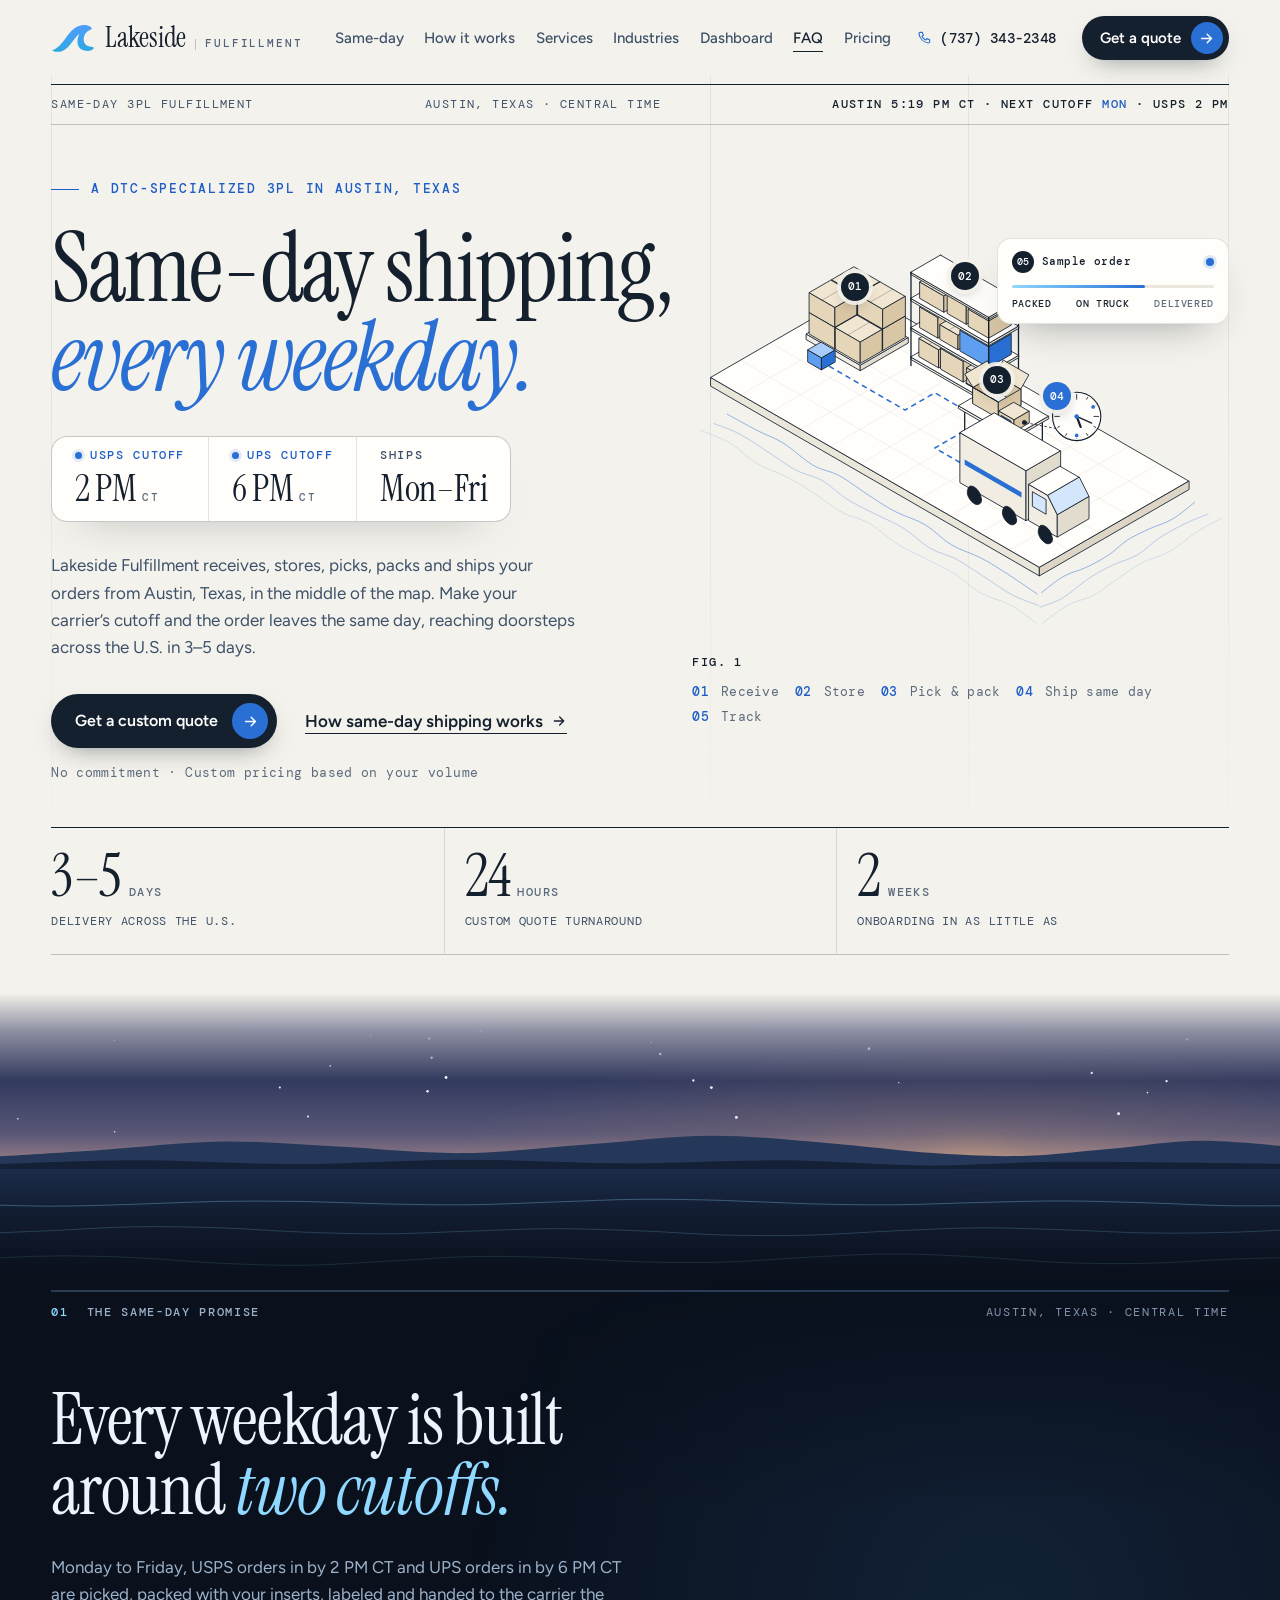
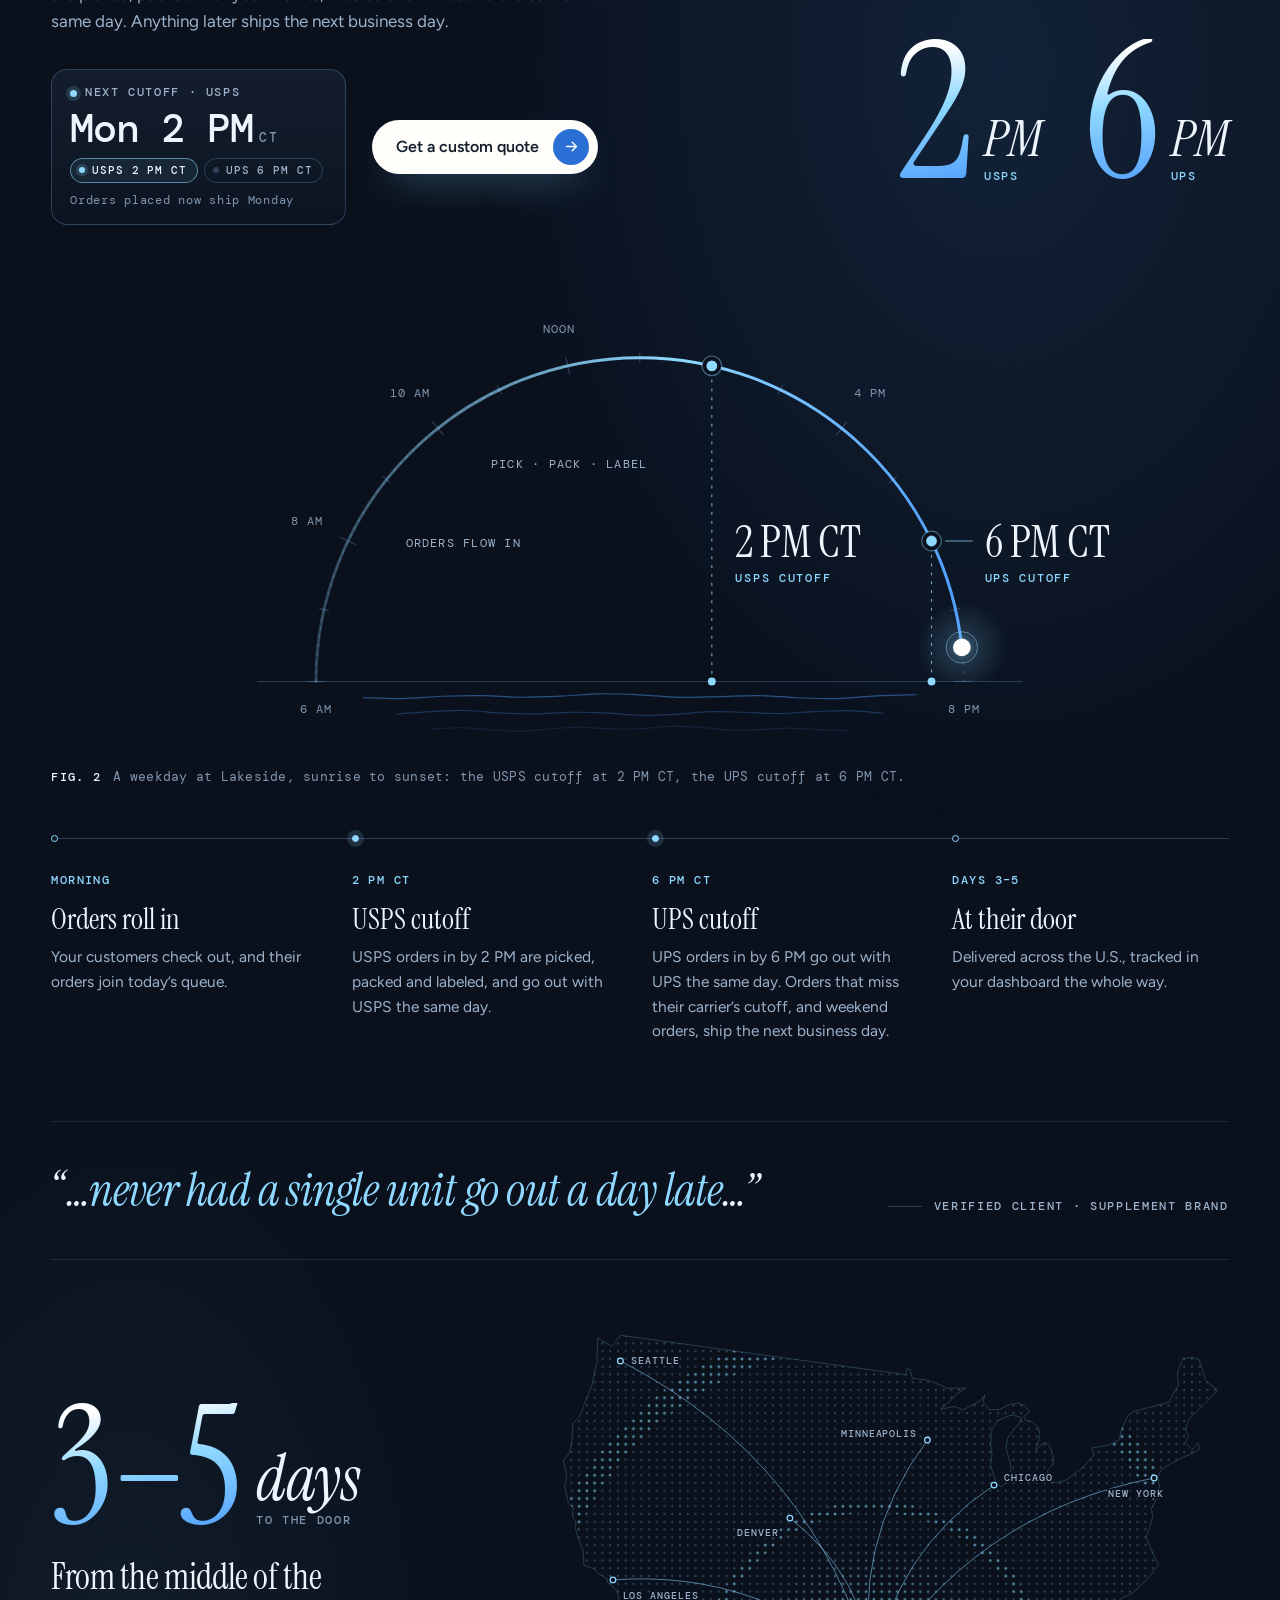
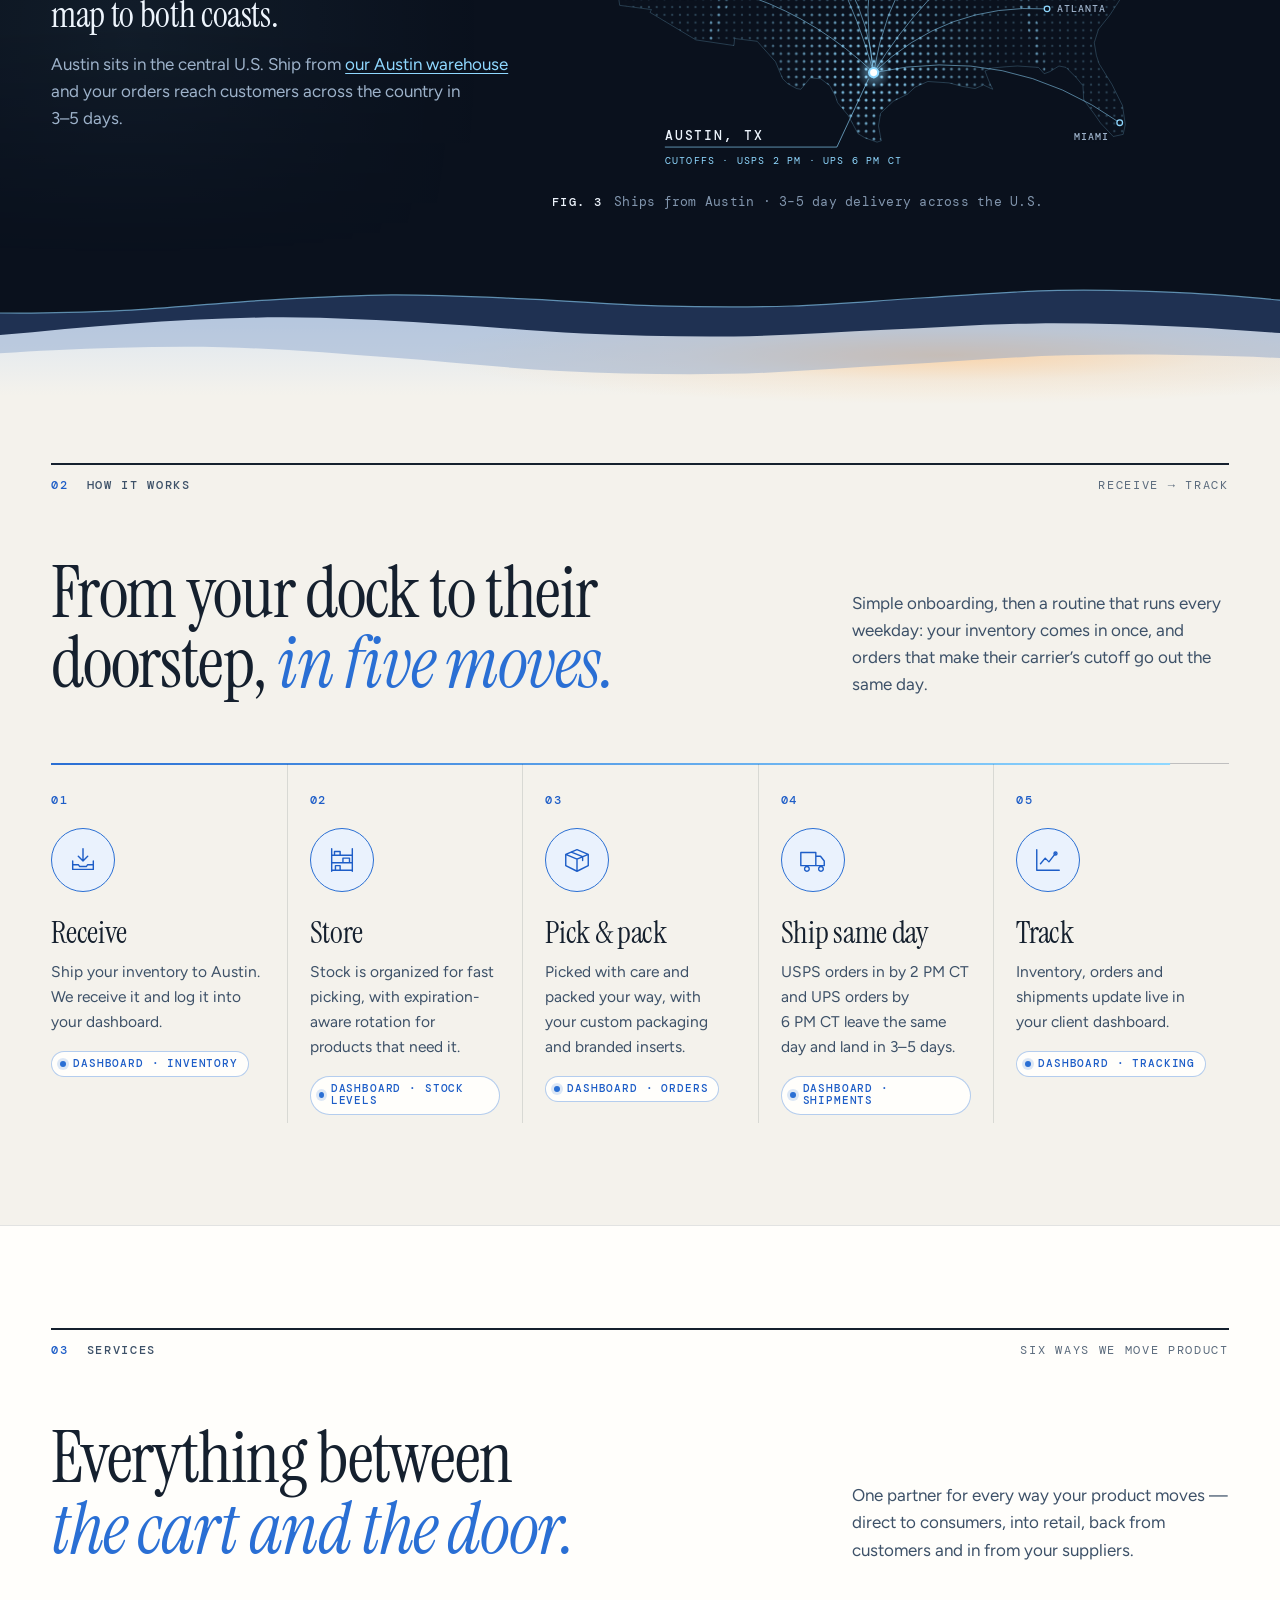
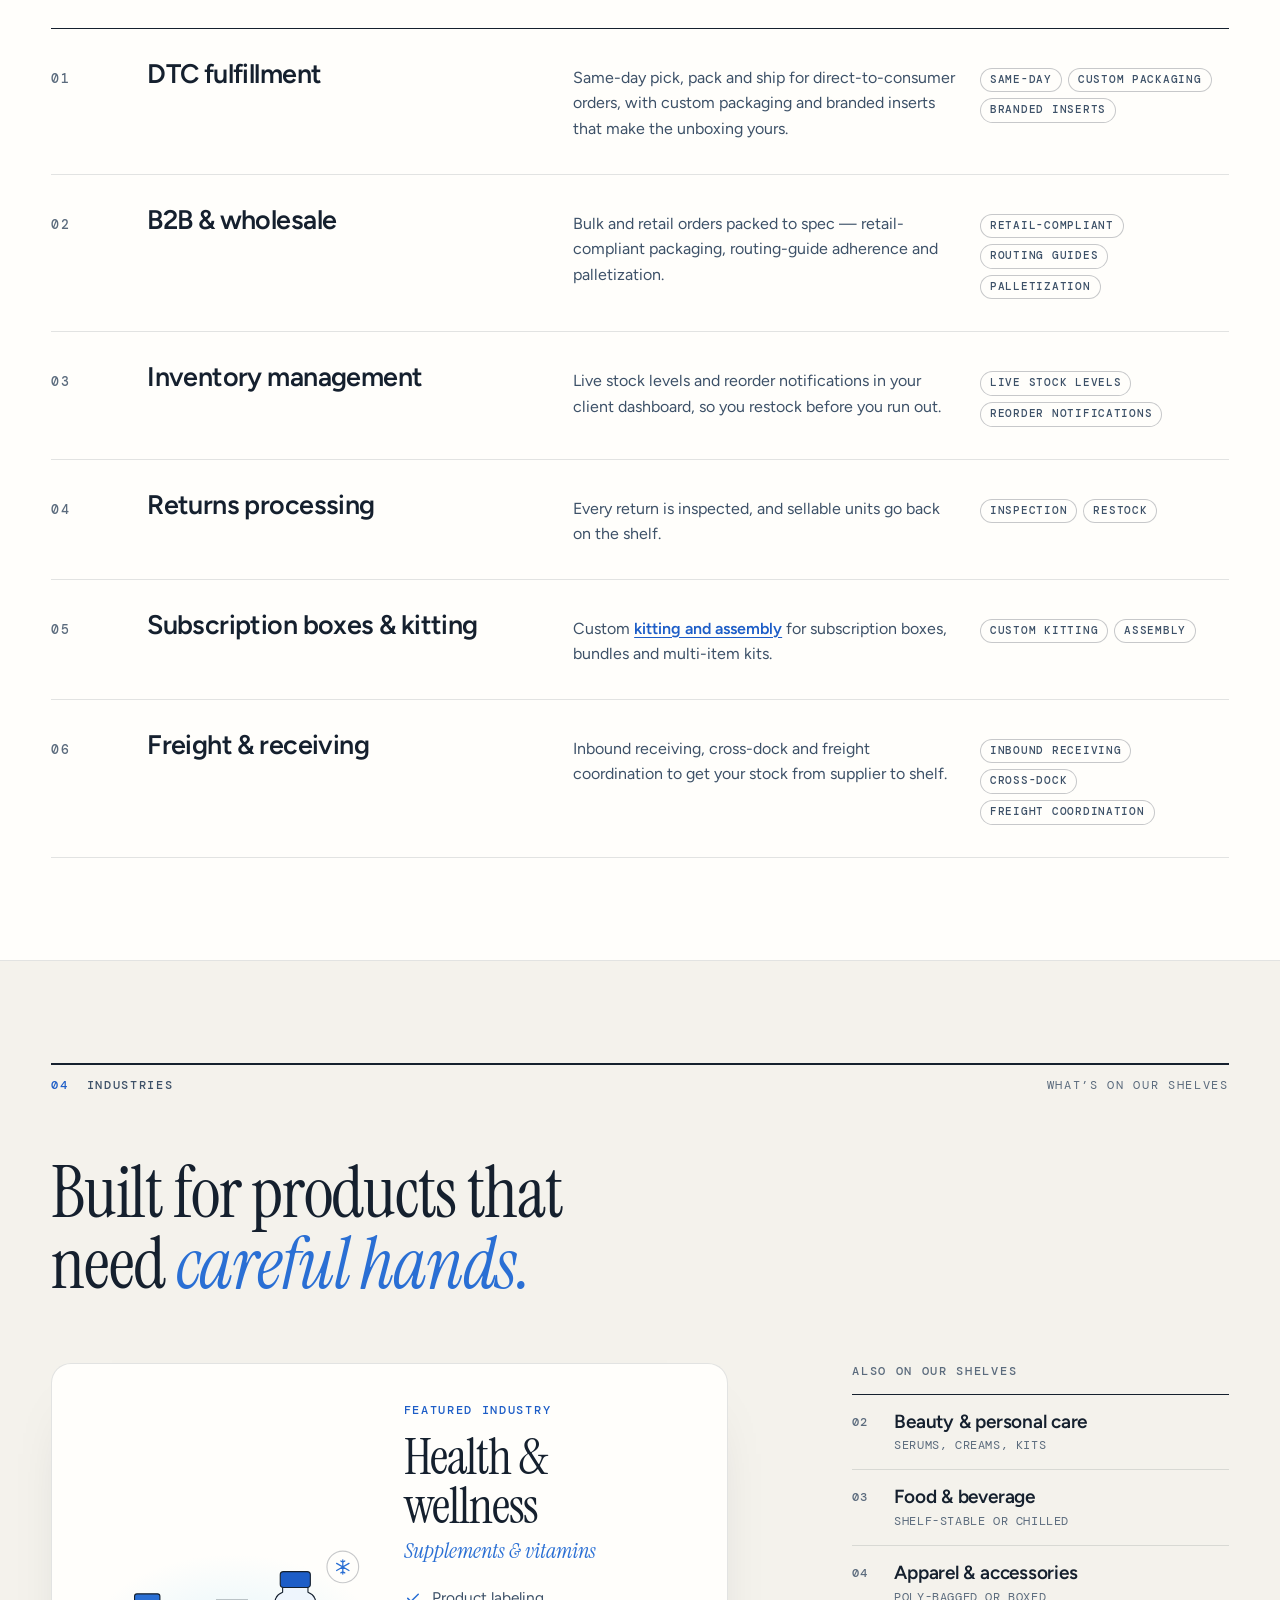
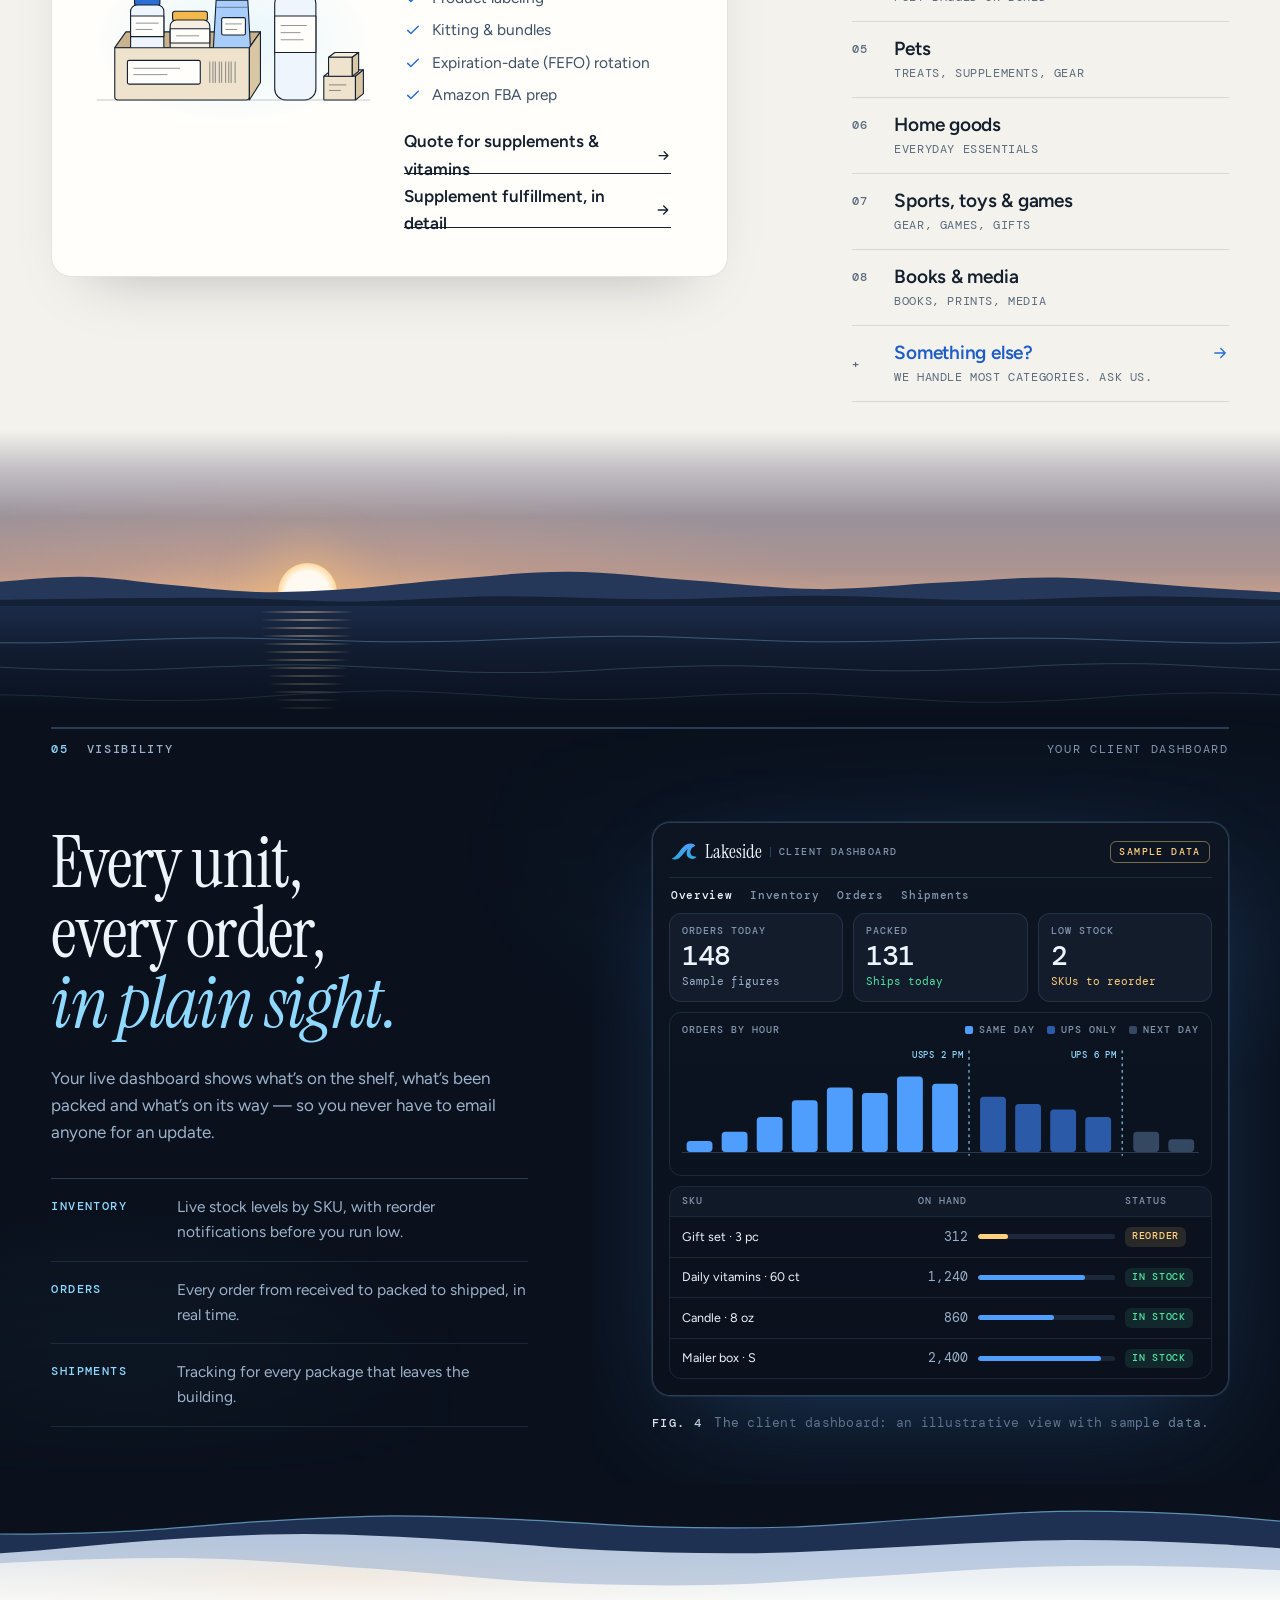
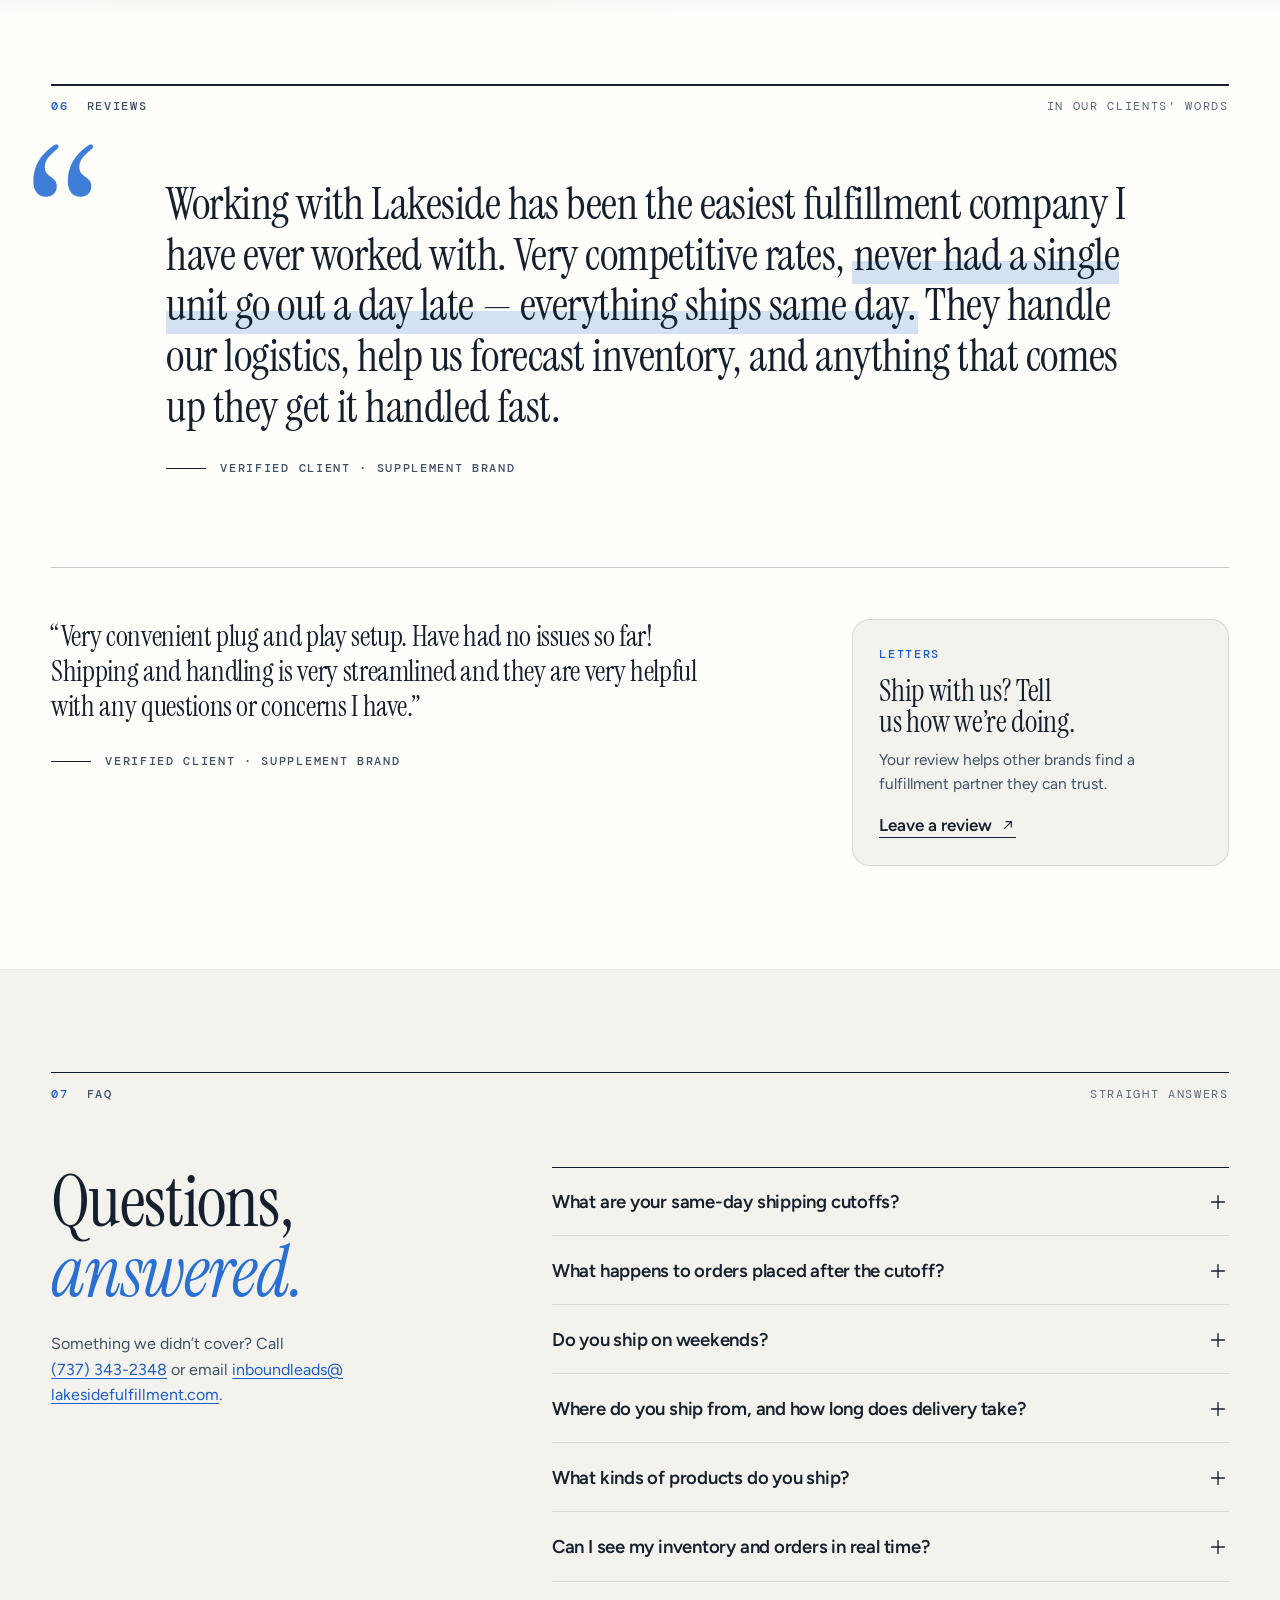
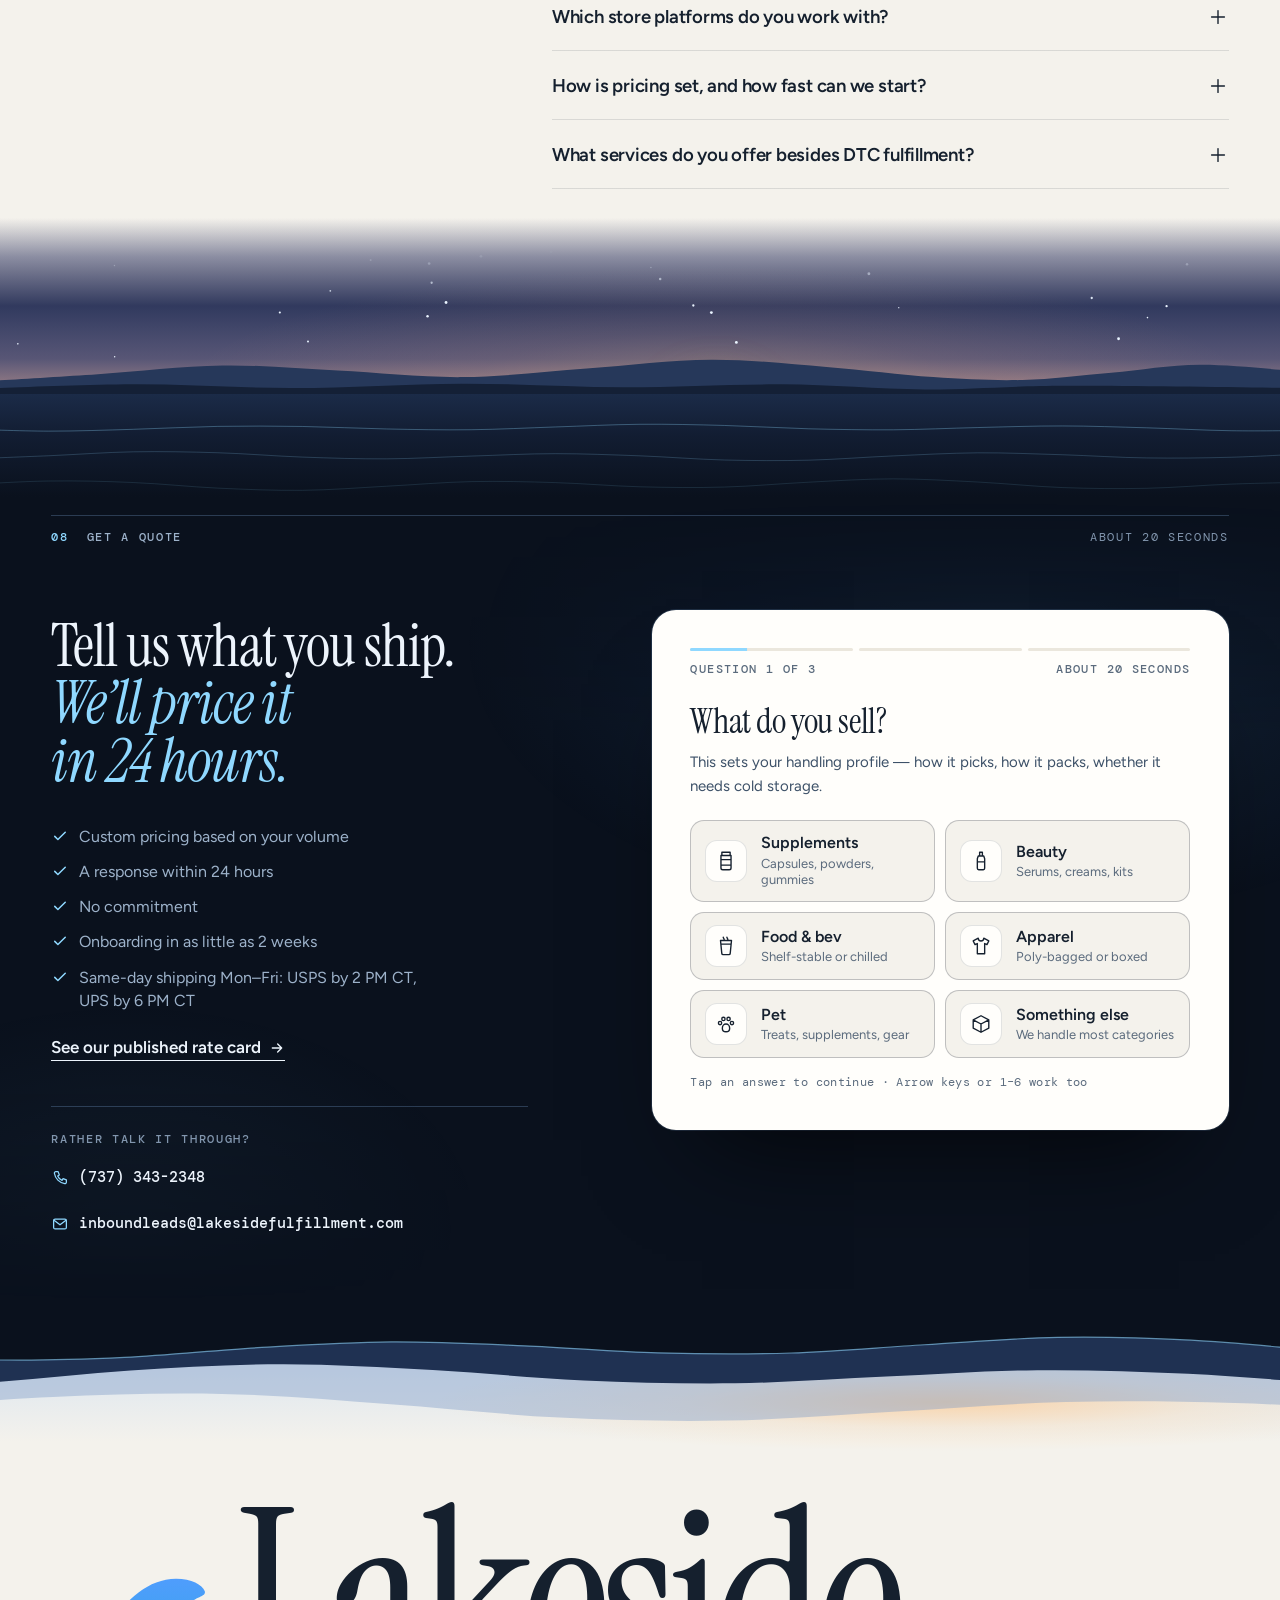
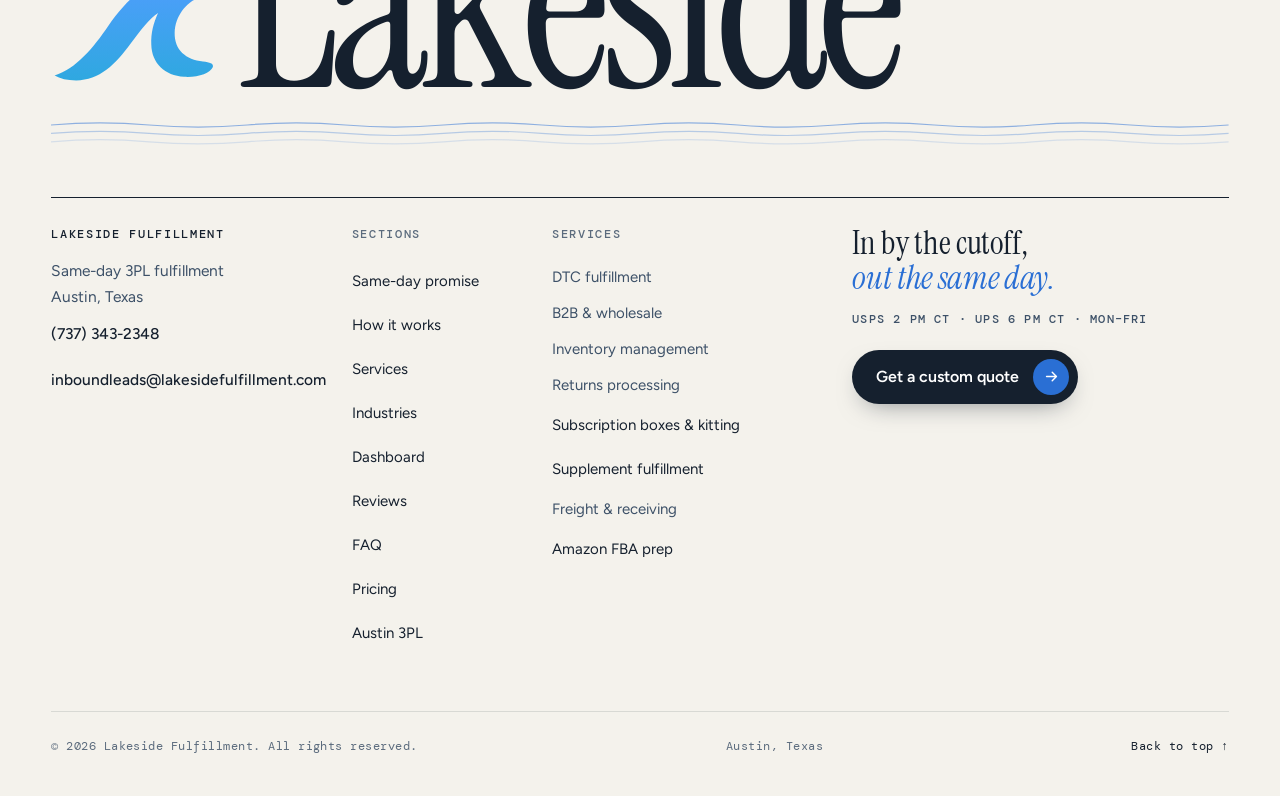
==== index.html @ 793bb011 "Structured data: one business entity, homepage @graph, pricing offers - Homepage: one @graph with Lo" ====
<!DOCTYPE html>
<!--
  CARRIER CUTOFF HOOKS (confirmed by KD 11-13: USPS 2 PM CT, UPS 6 PM CT, Monday to Friday, no weekend shipping):
  data-cutoff="usps"      every element that states the USPS same-day cutoff (2 PM CT).
  data-cutoff="ups"       every element that states the UPS same-day cutoff (6 PM CT).
  data-cutoff="usps ups"  elements that state both (meta tags, the masthead, the map label).
  The script constants CUTOFFS = [{carrier:'USPS', h:14}, {carrier:'UPS', h:18}] and SHIP_DAYS = [1..5] drive
  every countdown, the day-arc markers, ticks, drop lines and labels, the hero clock and the dashboard chart.
  Change the copy under the hooks and the constants together. No pickup clock times are stated anywhere:
  which cutoff applies depends on the carrier an order ships with.
-->
<html lang="en">
<head>
<meta charset="utf-8">
<meta name="viewport" content="width=device-width, initial-scale=1, viewport-fit=cover">
<title>Lakeside Fulfillment — Same-day 3PL in Austin, Texas</title>
<meta name="description" data-cutoff="usps ups" content="DTC-specialized 3PL in Austin, Texas. Same-day shipping Mon–Fri: USPS cutoff 2 PM CT, UPS cutoff 6 PM CT. 3–5 day U.S. delivery. Custom quote in 24 hours.">
<link rel="canonical" href="https://lakesidefulfillment.com/">
<meta name="theme-color" content="#f4f2ec">
<link rel="icon" type="image/png" sizes="64x64" href="assets/lakeside-wave-64.png">
<link rel="icon" type="image/png" sizes="192x192" href="assets/lakeside-wave-192.png">
<link rel="apple-touch-icon" href="assets/lakeside-wave-192.png">
<meta property="og:type" content="website">
<meta property="og:site_name" content="Lakeside Fulfillment">
<meta property="og:title" content="Lakeside Fulfillment — Same-day 3PL in Austin, Texas">
<meta property="og:description" data-cutoff="usps ups" content="Same-day shipping from Austin, Monday to Friday. USPS cutoff 2 PM CT, UPS cutoff 6 PM CT, and 3–5 day delivery across the U.S.">
<meta property="og:url" content="https://lakesidefulfillment.com/">
<meta property="og:image" content="https://lakesidefulfillment.com/assets/lakeside-wave-512.png">
<meta name="twitter:card" content="summary">
<meta name="twitter:title" content="Lakeside Fulfillment — Same-day 3PL in Austin, Texas">
<meta name="twitter:description" data-cutoff="usps ups" content="Same-day shipping from Austin, Monday to Friday. USPS cutoff 2 PM CT, UPS cutoff 6 PM CT, and 3–5 day delivery across the U.S.">
<!-- Structured data: one entity (#business) shared by every page; FAQPage text mirrors the visible FAQ word for word, so edit both together. TODO(Nick): add openingHoursSpecification when hours are confirmed; add sameAs + hasMap with the Google Business Profile URL; if the street address is not public on Maps, drop streetAddress here and on the landing pages. Never add geo or aggregateRating by guess -->
<script type="application/ld+json">{"@context": "https://schema.org", "@graph": [{"@type": "LocalBusiness", "@id": "https://lakesidefulfillment.com/#business", "name": "Lakeside Fulfillment", "url": "https://lakesidefulfillment.com/", "logo": {"@type": "ImageObject", "@id": "https://lakesidefulfillment.com/#logo", "url": "https://lakesidefulfillment.com/assets/lakeside-wave-512.png", "width": 512, "height": 512, "caption": "Lakeside Fulfillment"}, "image": {"@id": "https://lakesidefulfillment.com/#logo"}, "telephone": "+1-737-343-2348", "email": "inboundleads@lakesidefulfillment.com", "description": "DTC-specialized 3PL in Austin, Texas. Same-day shipping Mon–Fri: USPS cutoff 2 PM CT, UPS cutoff 6 PM CT. 3–5 day U.S. delivery. Custom quote in 24 hours.", "address": {"@type": "PostalAddress", "streetAddress": "3100 Scott Dr, STE 201", "addressLocality": "Austin", "addressRegion": "TX", "postalCode": "78734", "addressCountry": "US"}, "areaServed": {"@type": "Country", "name": "United States"}, "contactPoint": {"@type": "ContactPoint", "contactType": "sales", "telephone": "+1-737-343-2348", "email": "inboundleads@lakesidefulfillment.com", "areaServed": "US"}, "knowsAbout": ["Third-party logistics", "E-commerce order fulfillment", "Supplement fulfillment", "Kitting and assembly", "Amazon FBA prep"], "hasOfferCatalog": {"@type": "OfferCatalog", "name": "Fulfillment services", "itemListElement": [{"@type": "Offer", "itemOffered": {"@type": "Service", "name": "DTC fulfillment", "description": "Same-day pick, pack and ship for direct-to-consumer orders, with custom packaging and branded inserts that make the unboxing yours."}}, {"@type": "Offer", "itemOffered": {"@type": "Service", "name": "B2B & wholesale", "description": "Bulk and retail orders packed to spec — retail-compliant packaging, routing-guide adherence and palletization."}}, {"@type": "Offer", "itemOffered": {"@type": "Service", "name": "Inventory management", "description": "Live stock levels and reorder notifications in your client dashboard, so you restock before you run out."}}, {"@type": "Offer", "itemOffered": {"@type": "Service", "name": "Returns processing", "description": "Every return is inspected, and sellable units go back on the shelf."}}, {"@type": "Offer", "itemOffered": {"@type": "Service", "name": "Subscription boxes & kitting", "description": "Custom kitting and assembly for subscription boxes, bundles and multi-item kits.", "url": "https://lakesidefulfillment.com/kitting-assembly/"}}, {"@type": "Offer", "itemOffered": {"@type": "Service", "name": "Freight & receiving", "description": "Inbound receiving, cross-dock and freight coordination to get your stock from supplier to shelf."}}, {"@type": "Offer", "itemOffered": {"@type": "Service", "name": "Amazon FBA prep", "url": "https://lakesidefulfillment.com/kitting-assembly/"}}]}}, {"@type": "WebSite", "@id": "https://lakesidefulfillment.com/#website", "url": "https://lakesidefulfillment.com/", "name": "Lakeside Fulfillment", "inLanguage": "en-US", "publisher": {"@id": "https://lakesidefulfillment.com/#business"}}, {"@type": "WebPage", "@id": "https://lakesidefulfillment.com/#webpage", "url": "https://lakesidefulfillment.com/", "name": "Lakeside Fulfillment — Same-day 3PL in Austin, Texas", "description": "DTC-specialized 3PL in Austin, Texas. Same-day shipping Mon–Fri: USPS cutoff 2 PM CT, UPS cutoff 6 PM CT. 3–5 day U.S. delivery. Custom quote in 24 hours.", "isPartOf": {"@id": "https://lakesidefulfillment.com/#website"}, "about": {"@id": "https://lakesidefulfillment.com/#business"}, "inLanguage": "en-US"}, {"@type": "FAQPage", "@id": "https://lakesidefulfillment.com/#faq", "isPartOf": {"@id": "https://lakesidefulfillment.com/#webpage"}, "mainEntity": [{"@type": "Question", "name": "What are your same-day shipping cutoffs?", "acceptedAnswer": {"@type": "Answer", "text": "Monday to Friday, USPS orders in by 2 PM CT and UPS orders in by 6 PM CT ship the same day. Which cutoff applies depends on the carrier your order ships with. Same-day orders are picked, packed, labeled and handed to the carrier from our warehouse in Austin, Texas."}}, {"@type": "Question", "name": "What happens to orders placed after the cutoff?", "acceptedAnswer": {"@type": "Answer", "text": "It depends on the carrier. On weekdays, USPS orders placed after 2 PM CT ship the next business day, while UPS orders placed before 6 PM CT still ship the same day. Any order placed after 6 PM CT, and any weekend order, ships the next business day."}}, {"@type": "Question", "name": "Do you ship on weekends?", "acceptedAnswer": {"@type": "Answer", "text": "No. We ship Monday to Friday. Orders placed on Saturday or Sunday ship the next business day."}}, {"@type": "Question", "name": "Where do you ship from, and how long does delivery take?", "acceptedAnswer": {"@type": "Answer", "text": "We ship from our warehouse in Austin, Texas, a central U.S. location. Delivery takes 3–5 days across the U.S., so both coasts are within reach."}}, {"@type": "Question", "name": "What kinds of products do you ship?", "acceptedAnswer": {"@type": "Answer", "text": "We’re a DTC-specialized 3PL for many categories: health and wellness, including supplements and vitamins; beauty and personal care; food and beverage; apparel and accessories; pets; home goods; sports, toys and games; and books and media. We offer product labeling, kitting and bundles, and expiration-date (FEFO) rotation."}}, {"@type": "Question", "name": "Can I see my inventory and orders in real time?", "acceptedAnswer": {"@type": "Answer", "text": "Yes. Your client dashboard shows inventory, orders and shipments live, with stock levels and reorder notifications."}}, {"@type": "Question", "name": "Which store platforms do you work with?", "acceptedAnswer": {"@type": "Answer", "text": "Orders reach us through ShipStation, which connects to Shopify, WooCommerce and most other carts. Connecting your store is part of onboarding."}}, {"@type": "Question", "name": "How is pricing set, and how fast can we start?", "acceptedAnswer": {"@type": "Answer", "text": "Your rate depends on your monthly order volume and on how your product packs: its size, weight and fragility. Our published pricing ranges show where most brands land. Tell us what you sell and roughly how many orders you ship a month, and we’ll send a custom quote within 24 hours, with no commitment. Onboarding can take as little as 2 weeks."}}, {"@type": "Question", "name": "What services do you offer besides DTC fulfillment?", "acceptedAnswer": {"@type": "Answer", "text": "Besides DTC fulfillment, we handle B2B and wholesale (retail-compliant packaging, routing guides, palletization), returns processing with inspection and restock, subscription boxes and kitting, Amazon FBA prep and product labeling, and freight and receiving: inbound receiving, cross-dock and freight coordination. Custom packaging and branded inserts are available too."}}]}]}</script>
<!-- Google tag (gtag.js): GA4 G-BYE6PHLJ33 (Nick, 11-12), on every page -->
<script async src="https://www.googletagmanager.com/gtag/js?id=G-BYE6PHLJ33"></script>
<script>
  window.dataLayer = window.dataLayer || [];
  function gtag(){dataLayer.push(arguments);}
  gtag('js', new Date());
  gtag('config', 'G-BYE6PHLJ33');
</script>
<link rel="preconnect" href="https://fonts.googleapis.com">
<link rel="preconnect" href="https://fonts.gstatic.com" crossorigin>
<link rel="stylesheet" href="https://fonts.googleapis.com/css2?family=DM+Mono:wght@400;500&family=Figtree:wght@400;500;600;700&family=Instrument+Serif:ital@0;1&display=swap">
<link rel="stylesheet" href="assets/site.css">
</head>
<body>
<a class="skip" href="#main">Skip to content</a>

<svg class="sprite" aria-hidden="true" focusable="false" width="0" height="0">
  <defs>
    <linearGradient id="wave-g" x1="0" y1="0" x2="0" y2="1"><stop offset="0" stop-color="#4f9dfd"/><stop offset="1" stop-color="#2fa8e0"/></linearGradient>
    <symbol id="wave" viewBox="72 134 370 242"><path fill="url(#wave-g)" d="M80 357C128 342 166 296 200 246C242 186 288 143 350 142C385 142 408 155 414 170C416 176 410 180 402 183C372 195 348 225 347 262C346 300 372 322 410 326C425 328 434 330 432 338C426 352 398 362 368 360C325 357 296 330 295 288C294 262 300 240 310 218C292 230 272 255 250 285C215 333 180 368 128 368C108 368 92 364 80 357Z"/></symbol>
    <symbol id="i-arrow" viewBox="0 0 24 24"><path d="M5 12h14M13 6l6 6-6 6"/></symbol>
    <symbol id="i-ext" viewBox="0 0 24 24"><path d="M7 17 17 7M9 7h8v8"/></symbol>
    <symbol id="i-phone" viewBox="0 0 24 24"><path d="M6.5 3.5h3l1.6 4.4-2.2 1.4a11 11 0 0 0 5.8 5.8l1.4-2.2 4.4 1.6v3a2 2 0 0 1-2.2 2A16.5 16.5 0 0 1 4.5 5.7a2 2 0 0 1 2-2.2z"/></symbol>
    <symbol id="i-mail" viewBox="0 0 24 24"><rect x="3.5" y="5.5" width="17" height="13" rx="2"/><path d="m4 7 8 6 8-6"/></symbol>
    <symbol id="i-check" viewBox="0 0 24 24"><path d="m5 12.5 4.2 4.2L19 7"/></symbol>
    <symbol id="i-plus" viewBox="0 0 24 24"><path d="M12 5v14M5 12h14"/></symbol>
    <symbol id="i-menu" viewBox="0 0 24 24"><path d="M4 9h16M4 15h16"/></symbol>
    <symbol id="i-close" viewBox="0 0 24 24"><path d="M6 6l12 12M18 6 6 18"/></symbol>
    <symbol id="i-receive" viewBox="0 0 32 32"><path d="M16 4v13M11 12l5 5 5-5M5 17v9h22v-9M5 21h6l1.5 2h7l1.5-2h6"/></symbol>
    <symbol id="i-store" viewBox="0 0 32 32"><path d="M5 4v24M27 4v24M5 11h22M5 19h22M5 27h22M8 7h6v4H8zM17 14h7v5h-7zM9 22h5v5H9z"/></symbol>
    <symbol id="i-pack" viewBox="0 0 32 32"><path d="M4 10 16 5l12 5-12 5zM4 10v12l12 6 12-6V10M16 15v13M10 7.5l12 5v4"/></symbol>
    <symbol id="i-truck" viewBox="0 0 32 32"><path d="M3 8h16v14H3zM19 12h5l4 5v5h-9M7 25.5a2.5 2.5 0 1 0 0-.01M22 25.5a2.5 2.5 0 1 0 0-.01"/></symbol>
    <symbol id="i-track" viewBox="0 0 32 32"><path d="M4 5v22h24M8 20l5-6 4 4 7-9"/><circle cx="24" cy="9" r="1.6"/></symbol>
    <symbol id="c-bottle" viewBox="0 0 24 24"><path d="M7.5 2.5h9v3.5h-9zM6.5 6h11v13.5a2 2 0 0 1-2 2h-7a2 2 0 0 1-2-2zM6.5 10.5h11v6h-11"/></symbol>
    <symbol id="c-beauty" viewBox="0 0 24 24"><path d="M10.5 2.5h3v4h-3zM9 6.5h6l1 3v10.5a1.5 1.5 0 0 1-1.5 1.5h-5A1.5 1.5 0 0 1 8 20V9.5zM8 13h8"/></symbol>
    <symbol id="c-food" viewBox="0 0 24 24"><path d="M6 6h12l-1.4 14a1.5 1.5 0 0 1-1.5 1.4H8.9a1.5 1.5 0 0 1-1.5-1.4zM6.4 10h11.2M9 2.5c0 1.2 1 1.3 1 2.5M13 2.5c0 1.2 1 1.3 1 2.5"/></symbol>
    <symbol id="c-apparel" viewBox="0 0 24 24"><path d="M9 3.5 3.5 6.5l2 4 2.5-1.2V20.5h8V9.3l2.5 1.2 2-4L15 3.5a3 3 0 0 1-6 0z"/></symbol>
    <symbol id="c-pet" viewBox="0 0 24 24"><path d="M8 16.5c0-2.4 1.8-4.5 4-4.5s4 2.1 4 4.5-1.8 4-4 4-4-1.6-4-4z"/><circle cx="5.5" cy="11" r="1.8"/><circle cx="9.2" cy="6.5" r="1.8"/><circle cx="14.8" cy="6.5" r="1.8"/><circle cx="18.5" cy="11" r="1.8"/></symbol>
    <symbol id="c-other" viewBox="0 0 24 24"><path d="m12 3 8.5 4.5v9L12 21l-8.5-4.5v-9zM3.5 7.5 12 12l8.5-4.5M12 12v9"/></symbol>
    <symbol id="i-snow" viewBox="0 0 24 24"><path d="M12 3v18M4.2 7.5l15.6 9M4.2 16.5l15.6-9M9.5 4.5 12 6l2.5-1.5M9.5 19.5 12 18l2.5 1.5"/></symbol>
  </defs>
</svg>

<header class="hdr" id="hdr">
  <div class="wrap hdr-in">
    <a class="brand" href="#top" aria-label="Lakeside Fulfillment — back to top">
      <svg class="mark" width="44" height="29" aria-hidden="true"><use href="#wave"/></svg>
      <span class="wm"><span class="wm-1">Lakeside</span><span class="wm-2">Fulfillment</span></span>
    </a>
    <nav class="nav" aria-label="Primary">
      <ul>
        <li><a href="#promise">Same-day</a></li>
        <li><a href="#how">How it works</a></li>
        <li><a href="#services">Services</a></li>
        <li><a href="#industries">Industries</a></li>
        <li><a href="#visibility">Dashboard</a></li>
        <li><a href="#faq">FAQ</a></li>
        <li><a href="/pricing/">Pricing</a></li>
      </ul>
    </nav>
    <a class="hdr-tel" href="tel:+17373432348"><svg class="ic" aria-hidden="true"><use href="#i-phone"/></svg>(737) 343-2348</a>
    <a class="btn btn-ink btn-sm hdr-cta" href="/quote/">Get a quote<span class="chip" aria-hidden="true"><svg class="ic"><use href="#i-arrow"/></svg></span></a>
    <a class="menu-btn" id="menu-btn" href="#site-map" aria-controls="sheet" aria-expanded="false"><span>Menu</span><svg class="ic" aria-hidden="true"><use href="#i-menu"/></svg></a>
  </div>
</header>

<div class="sheet" id="sheet" role="dialog" aria-modal="true" aria-label="Site menu" hidden>
  <div class="sheet-top">
    <a class="brand" href="#top" data-close><svg class="mark" width="44" height="29" aria-hidden="true"><use href="#wave"/></svg><span class="wm"><span class="wm-1">Lakeside</span><span class="wm-2">Fulfillment</span></span></a>
    <button class="sheet-x" type="button" data-close aria-label="Close menu"><svg class="ic" aria-hidden="true"><use href="#i-close"/></svg></button>
  </div>
  <nav aria-label="Menu">
  <ol class="sheet-nav">
    <li style="--i:0"><a href="#promise" data-close><span>01</span>Same-day promise</a></li>
    <li style="--i:1"><a href="#how" data-close><span>02</span>How it works</a></li>
    <li style="--i:2"><a href="#services" data-close><span>03</span>Services</a></li>
    <li style="--i:3"><a href="#industries" data-close><span>04</span>Industries</a></li>
    <li style="--i:4"><a href="#visibility" data-close><span>05</span>Dashboard</a></li>
    <li style="--i:5"><a href="#reviews" data-close><span>06</span>Reviews</a></li>
    <li style="--i:6"><a href="#faq" data-close><span>07</span>FAQ</a></li>
    <li style="--i:7"><a href="/pricing/" data-close><span>08</span>Pricing</a></li>
  </ol>
  </nav>
  <div class="sheet-foot">
    <a class="btn btn-ink btn-block" href="/quote/" data-close>Get a custom quote<span class="chip" aria-hidden="true"><svg class="ic"><use href="#i-arrow"/></svg></span></a>
    <div class="sheet-contact">
      <a href="tel:+17373432348"><svg class="ic" aria-hidden="true"><use href="#i-phone"/></svg>(737) 343-2348</a>
      <a href="mailto:inboundleads@lakesidefulfillment.com"><svg class="ic" aria-hidden="true"><use href="#i-mail"/></svg><span>inboundleads@<wbr>lakesidefulfillment.com</span></a>
    </div>
    <p class="mono-s">Same-day 3PL · Austin, Texas</p>
  </div>
</div>

<main id="main">

<!-- ============================================================ HERO -->
<section class="hero" id="top" aria-labelledby="h1">
  <div class="guides" aria-hidden="true"><div class="wrap"></div></div>
  <div class="wrap">
    <div class="masthead">
      <span class="mh-a">Same-day 3PL fulfillment</span>
      <span class="mh-b">Austin, Texas · Central Time</span>
      <span class="mh-c" id="austin-now" data-cutoff="usps ups">Cutoffs · <span data-cutoff="usps">USPS 2&nbsp;PM</span> · <span data-cutoff="ups">UPS 6&nbsp;PM</span>&nbsp;CT · <span class="nowrap">Mon–Fri</span></span>
    </div>
    <div class="hero-grid">
      <div class="hero-copy">
        <h1 id="h1">
          <span class="h1-kicker">A DTC-specialized 3PL in Austin, Texas</span><span class="sr">: </span>
          <span class="h1-main"><span class="ln"><span>Same-day <br class="br-m">shipping,</span></span> <span class="ln"><span><em>every weekday.</em></span></span></span>
        </h1>
        <ul class="cuts" aria-label="Same-day shipping cutoffs, Central Time">
          <li data-cutoff="usps"><span class="cuts-k"><i aria-hidden="true"></i>USPS cutoff</span><b>2 PM <small>CT</small></b></li>
          <li data-cutoff="ups"><span class="cuts-k"><i aria-hidden="true"></i>UPS cutoff</span><b>6 PM <small>CT</small></b></li>
          <li><span class="cuts-k">Ships</span><b>Mon–Fri</b></li>
        </ul>
        <p class="lede">Lakeside Fulfillment receives, stores, picks, packs and ships your orders from Austin, Texas, in the middle of the map. Make your carrier’s cutoff and the order leaves the same day, reaching doorsteps across the U.S. in <span class="nowrap">3–5 days</span>.</p>
        <div class="cta-row">
          <a class="btn btn-ink" href="/quote/">Get a custom quote<span class="chip" aria-hidden="true"><svg class="ic"><use href="#i-arrow"/></svg></span></a>
          <a class="tlink" href="#promise"><span>How same-day shipping works</span></a>
        </div>
        <p class="cta-note">No commitment · Custom pricing based on your volume</p>
      </div>
      <figure class="hero-art" aria-labelledby="fig1" data-play>
        <div class="art-stage" id="art-stage">
          <svg class="ha" viewBox="30 18 612 462" width="660" height="490" role="img" aria-label="Illustration of one order's journey through the Lakeside warehouse: a pallet is received, cartons are shelved, the order is packed at a table, and it ships out the same day.">
            <g class="lake"><path class="rip r1" d="M65.8 222.4C71.6 225.6 89.7 235.7 100.5 241.3C111.3 246.9 120 249.2 130.8 255.9C141.6 262.6 154.6 275.4 165.4 281.7C176.2 288 185 287.8 195.8 293.7C206.6 299.6 219.6 309.9 230.4 316.8C241.2 323.8 249.9 329.8 260.7 335.4C271.5 341 284.5 344.2 295.3 350.6C306.1 357 314.9 367.5 325.7 373.9C336.5 380.3 349.5 383.7 360.3 389.3C371.1 394.9 379.8 400.7 390.6 407.6C401.4 414.5 419.4 427 425.2 430.9"/><path class="rip r1" d="M608 324.5C603.7 327.8 590.7 339.1 582 344.2C573.3 349.3 564.7 351.2 556 355.2C547.3 359.2 537.9 363.3 530 368.4C522.1 373.5 516.3 380.3 508.4 385.6C500.5 390.9 491.1 395.9 482.4 400C473.7 404.1 465.1 405.4 456.4 410.3C447.7 415.2 434.7 426.1 430.4 429.3"/><path class="rip r2" d="M50.3 233.2C55.4 235.3 69.8 240 80.6 245.7C91.4 251.5 104.4 260.8 115.2 267.7C126 274.6 135.4 282 145.5 287.3C155.6 292.6 165.7 293.6 175.8 299.3C185.9 305.1 195.3 315.1 206.1 321.8C216.9 328.6 230 334.2 240.8 339.8C251.6 345.4 261 348.8 271.1 355.2C281.2 361.6 291.3 372.3 301.4 378.2C311.5 384.1 320.9 385 331.7 390.7C342.5 396.5 355.6 405.8 366.4 412.7C377.2 419.6 386.6 427 396.7 432.3C406.8 437.6 422 442.3 427 444.3"/><path class="rip r2" d="M623.6 338.2C619.3 340 607 344.4 597.6 349C588.2 353.6 576.7 359.7 567.3 365.8C557.9 371.9 550.7 380.3 541.3 385.7C531.9 391.1 520.4 393.8 511 398.4C501.6 403 494.4 406.8 485 413C475.6 419.2 464.1 430.2 454.7 435.7C445.3 441.2 433 444.5 428.7 446.2"/><path class="rip r3" d="M34.7 241C40.5 243.5 58.5 249.6 69.3 256C80.1 262.4 88.8 272.8 99.6 279.3C110.4 285.8 123.5 289.3 134.3 294.9C145.1 300.5 153.8 306 164.6 312.9C175.4 319.8 188.4 330.6 199.2 336.5C210 342.4 218.7 342.2 229.5 348.4C240.3 354.6 253.4 367.1 264.2 373.9C275 380.7 283.7 383.5 294.5 389.1C305.3 394.7 318.3 400.5 329.1 407.3C339.9 414.1 348.6 423.7 359.4 429.7C370.2 435.8 383.3 437.7 394.1 443.6C404.9 449.5 419.4 461.4 424.4 464.9"/><path class="rip r3" d="M639.2 342.9C634.1 345.8 618.9 353.5 608.8 360C598.7 366.5 588.6 376.4 578.5 382.1C568.4 387.8 557.6 389.3 548.2 394C538.8 398.8 531.6 404.3 522.2 410.6C512.8 416.9 502 426.4 491.9 431.9C481.8 437.4 471.7 438.1 461.6 443.6C451.5 449.1 436.4 461.3 431.3 464.8"/></g><g class="slab"><polygon class="fl" points="46.8,190 427.8,410 427.8,400 46.8,180"/><polygon class="fr" points="601.1,310 427.8,410 427.8,400 601.1,300"/><polygon class="ft" points="220,80 601.1,300 427.8,400 46.8,180"/><line class="grid" x1="254.6" y1="100" x2="81.4" y2="200"/><line class="grid" x1="289.3" y1="120" x2="116.1" y2="220"/><line class="grid" x1="323.9" y1="140" x2="150.7" y2="240"/><line class="grid" x1="358.6" y1="160" x2="185.4" y2="260"/><line class="grid" x1="393.2" y1="180" x2="220" y2="280"/><line class="grid" x1="427.8" y1="200" x2="254.6" y2="300"/><line class="grid" x1="462.5" y1="220" x2="289.3" y2="320"/><line class="grid" x1="497.1" y1="240" x2="323.9" y2="340"/><line class="grid" x1="531.8" y1="260" x2="358.6" y2="360"/><line class="grid" x1="566.4" y1="280" x2="393.2" y2="380"/><line class="grid" x1="185.4" y1="100" x2="566.4" y2="320"/><line class="grid" x1="150.7" y1="120" x2="531.8" y2="340"/><line class="grid" x1="116.1" y1="140" x2="497.1" y2="360"/><line class="grid" x1="81.4" y1="160" x2="462.5" y2="380"/></g><path class="route" d="M175 161.6L272 217.6L306.6 197.6L362 229.6L306.6 261.6L360.3 292.6L346.4 300.6L358.6 307.6"/><g class="st st1" style="--i:0"><polygon class="wl" points="157.6,136 220,172 220,165.6 157.6,129.6"/><polygon class="wr" points="275.4,140 220,172 220,165.6 275.4,133.6"/><polygon class="wt" points="213.1,97.6 275.4,133.6 220,165.6 157.6,129.6"/><polygon class="kl" points="187.1,114.6 216.5,131.6 216.5,106.6 187.1,89.6"/><polygon class="kr" points="242.5,116.6 216.5,131.6 216.5,106.6 242.5,91.6"/><polygon class="kt" points="213.1,74.6 242.5,91.6 216.5,106.6 187.1,89.6"/><line class="tape" x1="227.8" y1="83.1" x2="201.8" y2="98.1"/><polygon class="kl" points="217.4,132.1 246,148.6 246,123.6 217.4,107.1"/><polygon class="kr" points="272,133.6 246,148.6 246,123.6 272,108.6"/><polygon class="kt" points="243.4,92.1 272,108.6 246,123.6 217.4,107.1"/><line class="tape" x1="257.7" y1="100.4" x2="231.7" y2="115.4"/><polygon class="kl" points="161.1,129.6 190.6,146.6 190.6,121.6 161.1,104.6"/><polygon class="kr" points="215.7,132.1 190.6,146.6 190.6,121.6 215.7,107.1"/><polygon class="kt" points="186.2,90.1 215.7,107.1 190.6,121.6 161.1,104.6"/><line class="tape" x1="200.9" y1="98.6" x2="175.8" y2="113.1"/><polygon class="kl" points="191.4,147.1 220,163.6 220,138.6 191.4,122.1"/><polygon class="kr" points="245.1,149.1 220,163.6 220,138.6 245.1,124.1"/><polygon class="kt" points="216.5,107.6 245.1,124.1 220,138.6 191.4,122.1"/><line class="tape" x1="230.8" y1="115.9" x2="205.7" y2="130.4"/><polygon class="kl" points="187.1,89.6 216.5,106.6 216.5,83.6 187.1,66.6"/><polygon class="kr" points="242.5,91.6 216.5,106.6 216.5,83.6 242.5,68.6"/><polygon class="kt" points="213.1,51.6 242.5,68.6 216.5,83.6 187.1,66.6"/><line class="tape" x1="227.8" y1="60.1" x2="201.8" y2="75.1"/><polygon class="kl" points="217.4,107.1 246,123.6 246,100.6 217.4,84.1"/><polygon class="kr" points="272,108.6 246,123.6 246,100.6 272,85.6"/><polygon class="kt" points="243.4,69.1 272,85.6 246,100.6 217.4,84.1"/><line class="tape" x1="257.7" y1="77.4" x2="231.7" y2="92.4"/><polygon class="kl" points="161.1,104.6 190.6,121.6 190.6,98.6 161.1,81.6"/><polygon class="kr" points="215.7,107.1 190.6,121.6 190.6,98.6 215.7,84.1"/><polygon class="kt" points="186.2,67.1 215.7,84.1 190.6,98.6 161.1,81.6"/><line class="tape" x1="200.9" y1="75.6" x2="175.8" y2="90.1"/></g><g class="st st2" style="--i:1"><line class="post" x1="313.5" y1="146" x2="313.5" y2="38"/><line class="post" x1="403.6" y1="198" x2="403.6" y2="90"/><polygon class="wl" points="278.9,159 369,211 369,208.2 278.9,156.2"/><polygon class="wr" points="403.6,191 369,211 369,208.2 403.6,188.2"/><polygon class="wt" points="313.5,136.2 403.6,188.2 369,208.2 278.9,156.2"/><polygon class="kl" points="288.4,155.7 310.9,168.7 310.9,147.7 288.4,134.7"/><polygon class="kr" points="336.9,153.7 310.9,168.7 310.9,147.7 336.9,132.7"/><polygon class="kt" points="314.4,119.7 336.9,132.7 310.9,147.7 288.4,134.7"/><line class="tape" x1="325.7" y1="126.2" x2="299.7" y2="141.2"/><polygon class="kl" points="313.5,170.2 339.5,185.2 339.5,161.2 313.5,146.2"/><polygon class="kr" points="365.5,170.2 339.5,185.2 339.5,161.2 365.5,146.2"/><polygon class="kt" points="339.5,131.2 365.5,146.2 339.5,161.2 313.5,146.2"/><line class="tape" x1="352.5" y1="138.7" x2="326.5" y2="153.7"/><polygon class="kl" points="343.8,186.7 369.8,201.7 369.8,183.7 343.8,168.7"/><polygon class="kr" points="394.1,187.7 369.8,201.7 369.8,183.7 394.1,169.7"/><polygon class="kt" points="368.1,154.7 394.1,169.7 369.8,183.7 343.8,168.7"/><line class="tape" x1="381.1" y1="162.2" x2="356.8" y2="176.2"/><polygon class="wl" points="278.9,125 369,177 369,174.2 278.9,122.2"/><polygon class="wr" points="403.6,157 369,177 369,174.2 403.6,154.2"/><polygon class="wt" points="313.5,102.2 403.6,154.2 369,174.2 278.9,122.2"/><polygon class="kl" points="289.3,122.2 310.1,134.2 310.1,110.2 289.3,98.2"/><polygon class="kr" points="336,119.2 310.1,134.2 310.1,110.2 336,95.2"/><polygon class="kt" points="315.3,83.2 336,95.2 310.1,110.2 289.3,98.2"/><line class="tape" x1="325.7" y1="89.2" x2="299.7" y2="104.2"/><polygon class="kl" points="312.7,135.7 333.4,147.7 333.4,130.7 312.7,118.7"/><polygon class="kr" points="359.4,132.7 333.4,147.7 333.4,130.7 359.4,115.7"/><polygon class="kt" points="338.6,103.7 359.4,115.7 333.4,130.7 312.7,118.7"/><line class="tape" x1="349" y1="109.7" x2="323.1" y2="124.7"/><polygon class="al" points="336,149.2 369,168.2 369,144.2 336,125.2"/><polygon class="ar" points="394.9,153.2 369,168.2 369,144.2 394.9,129.2"/><polygon class="at" points="362,110.2 394.9,129.2 369,144.2 336,125.2"/><polygon class="wl" points="278.9,91 369,143 369,140.2 278.9,88.2"/><polygon class="wr" points="403.6,123 369,143 369,140.2 403.6,120.2"/><polygon class="wt" points="313.5,68.2 403.6,120.2 369,140.2 278.9,88.2"/><polygon class="kl" points="289.3,88.2 317,104.2 317,85.2 289.3,69.2"/><polygon class="kr" points="343,89.2 317,104.2 317,85.2 343,70.2"/><polygon class="kt" points="315.3,54.2 343,70.2 317,85.2 289.3,69.2"/><line class="tape" x1="329.1" y1="62.2" x2="303.1" y2="77.2"/><polygon class="kl" points="321.3,105.7 343,118.2 343,94.2 321.3,81.7"/><polygon class="kr" points="367.2,104.2 343,118.2 343,94.2 367.2,80.2"/><polygon class="kt" points="345.6,67.7 367.2,80.2 343,94.2 321.3,81.7"/><line class="tape" x1="356.4" y1="74" x2="332.2" y2="88"/><polygon class="kl" points="345.6,120.7 369,134.2 369,114.2 345.6,100.7"/><polygon class="kr" points="394.9,119.2 369,134.2 369,114.2 394.9,99.2"/><polygon class="kt" points="371.6,85.7 394.9,99.2 369,114.2 345.6,100.7"/><line class="tape" x1="383.2" y1="92.5" x2="357.3" y2="107.5"/><polygon class="wl" points="278.9,60.4 369,112.4 369,110 278.9,58"/><polygon class="wr" points="403.6,92.4 369,112.4 369,110 403.6,90"/><polygon class="wt" points="313.5,38 403.6,90 369,110 278.9,58"/><line class="post" x1="278.9" y1="166" x2="278.9" y2="58"/><line class="post" x1="369" y1="218" x2="369" y2="110"/></g><g class="st st3" style="--i:2"><line class="post" x1="341.2" y1="254" x2="341.2" y2="216"/><line class="post" x1="431.3" y1="266" x2="431.3" y2="228"/><line class="post" x1="396.7" y1="286" x2="396.7" y2="248"/><polygon class="wl" points="334.3,216 396.7,252 396.7,248.8 334.3,212.8"/><polygon class="wr" points="438.2,228 396.7,252 396.7,248.8 438.2,224.8"/><polygon class="wt" points="375.9,188.8 438.2,224.8 396.7,248.8 334.3,212.8"/><polygon class="kr" points="376.8,176.3 406.2,193.3 406.2,212.3 376.8,195.3"/><polygon class="kin" points="376.8,176.3 350.8,191.3 350.8,210.3 376.8,195.3"/><polygon class="kt" points="376.8,176.3 406.2,193.3 415.7,176.8 386.3,159.8"/><polygon class="kt" points="376.8,176.3 350.8,191.3 341.2,175.8 367.2,160.8"/><polygon class="kl" points="350.8,210.3 380.2,227.3 380.2,208.3 350.8,191.3"/><polygon class="kr" points="406.2,212.3 380.2,227.3 380.2,208.3 406.2,193.3"/><polygon class="kt" points="380.2,208.3 371.6,203.3 342.1,186.3 350.8,191.3"/><polygon class="kl" points="381.1,232.8 398.4,242.8 398.4,228.8 381.1,218.8"/><polygon class="kr" points="415.7,232.8 398.4,242.8 398.4,228.8 415.7,218.8"/><polygon class="kt" points="398.4,208.8 415.7,218.8 398.4,228.8 381.1,218.8"/><polygon class="lab" points="383.7,231.3 394.9,237.8 394.9,230.4 383.7,223.9"/><line class="post hid" x1="375.9" y1="234" x2="375.9" y2="196"/></g><g class="parcel" transform="translate(175 162)"><g class="parcel-in"><polygon class="al" points="-15.6,0 0,9 0,-5 -15.6,-14"/><polygon class="ar" points="15.6,0 0,9 0,-5 15.6,-14"/><polygon class="at" points="0,-23 15.6,-14 0,-5 -15.6,-14"/></g></g><g class="st st4" style="--i:3"><polygon class="wl" points="336,302 412.3,346 412.3,288 336,244"/><polygon class="wr" points="452.1,323 412.3,346 412.3,288 452.1,265"/><polygon class="wt" points="375.9,221 452.1,265 412.3,288 336,244"/><polygon class="stripe" points="341.2,281 407.1,319 407.1,313 341.2,275"/><polygon class="wl" points="415.7,346 448.6,365 448.6,339 437.4,316.5 415.7,304"/><polygon class="wr" points="485,344 448.6,365 448.6,339 485,318"/><polygon class="glass" points="485,318 448.6,339 437.4,316.5 473.7,295.5"/><polygon class="wt" points="452.1,283 473.7,295.5 437.4,316.5 415.7,304"/><polygon class="win" points="420.1,329.5 435.6,338.5 435.6,321.5 420.1,312.5"/><path class="wheel" d="M360.6 321.4C360.4 319.3 359.6 315.6 358.2 313.2C356.8 310.8 354.3 308.1 352.3 307C350.3 305.9 347.7 305.2 346.4 306.4C345.1 307.6 344 311.7 344.3 314.4C344.6 317.1 346.5 320.4 348.2 322.5C349.9 324.6 352.6 326.6 354.5 327.1C356.4 327.6 358.5 326.6 359.5 325.6C360.5 324.7 360.8 323.5 360.6 321.4Z"/><path class="wheel" d="M401.3 344.9C401.1 342.8 400.3 339.1 398.9 336.7C397.5 334.3 395 331.6 393 330.5C391.1 329.4 388.5 328.7 387.2 329.9C385.9 331.1 384.7 335.2 385 337.9C385.3 340.6 387.2 343.9 388.9 346C390.6 348.1 393.3 350.1 395.2 350.6C397.1 351.1 399.2 350.1 400.2 349.1C401.2 348.2 401.5 347 401.3 344.9Z"/><path class="wheel" d="M442.9 366.9C442.7 364.8 441.9 361.1 440.5 358.7C439.1 356.3 436.6 353.6 434.6 352.5C432.6 351.4 430 350.7 428.7 351.9C427.4 353.1 426.3 357.2 426.6 359.9C426.9 362.6 428.7 365.9 430.4 368C432.1 370.1 434.9 372.1 436.8 372.6C438.7 373.1 440.8 372.1 441.8 371.1C442.8 370.2 443.1 369 442.9 366.9Z"/></g><g class="clock"><line class="lead" x1="446.9" y1="239" x2="410.5" y2="232"/><circle class="lead-dot" cx="410.5" cy="232" r="2.4"/><circle class="clock-face" cx="471.1" cy="225" r="28"/><line class="tick" x1="471.1" y1="205" x2="471.1" y2="199.5"/><line class="tick" x1="482.6" y1="205.1" x2="483.9" y2="202.9"/><line class="tick" x1="491.1" y1="213.5" x2="493.2" y2="212.3"/><line class="tick" x1="491.1" y1="225" x2="496.6" y2="225"/><line class="tick" x1="491.1" y1="236.5" x2="493.2" y2="237.8"/><line class="tick" x1="482.6" y1="244.9" x2="483.9" y2="247.1"/><line class="tick" x1="471.1" y1="245" x2="471.1" y2="250.5"/><line class="tick" x1="459.6" y1="244.9" x2="458.4" y2="247.1"/><line class="tick" x1="451.2" y1="236.5" x2="449.1" y2="237.8"/><line class="tick" x1="451.1" y1="225" x2="445.6" y2="225"/><line class="tick" x1="451.2" y1="213.5" x2="449.1" y2="212.3"/><line class="tick" x1="459.6" y1="205.1" x2="458.4" y2="202.9"/><circle class="cut-dot" data-cutoff="usps" cx="490.2" cy="214" r="2.8"/><circle class="cut-dot" data-cutoff="ups" cx="471.1" cy="247" r="2.8"/><g class="hand-h" style="transform-origin:471.1px 225px"><line class="hand" x1="471.1" y1="225" x2="460.5" y2="217.5"/></g><g class="hand-m" style="transform-origin:471.1px 225px"><line class="hand thin" x1="471.1" y1="225" x2="487.6" y2="215.5"/></g><circle class="hub" cx="471.1" cy="225" r="2.6"/></g>
          </svg>
          <span class="pin" aria-hidden="true" style="left:30.3%;top:12.4%">01</span>
          <span class="pin" aria-hidden="true" style="left:50.9%;top:9.7%">02</span>
          <span class="pin" aria-hidden="true" style="left:56.8%;top:35.7%">03</span>
          <span class="pin pin-hot" aria-hidden="true" style="left:68%;top:39.8%">04</span>
          <div class="track" aria-hidden="true">
            <div class="track-top"><span class="pin pin-in">05</span><span>Sample order</span><i class="live"></i></div>
            <div class="track-line"><b style="--w:100%"></b></div>
            <div class="track-steps"><span class="on">Packed</span><span class="on">On truck</span><span>Delivered</span></div>
          </div>
        </div>
        <figcaption id="fig1" class="figcap"><span class="fig-n">Fig. 1</span>
          <ol class="legend"><li><b>01</b> Receive</li><li><b>02</b> Store</li><li><b>03</b> Pick &amp; pack</li><li><b>04</b> Ship same day</li><li><b>05</b> Track</li></ol>
        </figcaption>
      </figure>
    </div>
    <dl class="facts">
      <div><dt>Delivery across the U.S.</dt><dd>3–5 <small>days</small></dd></div>
      <div><dt>Custom quote turnaround</dt><dd>24 <small>hours</small></dd></div>
      <div><dt>Onboarding in as little as</dt><dd>2 <small>weeks</small></dd></div>
    </dl>
  </div>
</section>

<!-- dusk: day into night -->
<div class="sky dusk" data-edge=".1" aria-hidden="true" data-play><div class="s-sky"></div><div class="s-dark"></div><div class="s-glow"></div><svg class="s-stars" viewBox="0 0 1440 200" preserveAspectRatio="xMidYMid slice" aria-hidden="true" focusable="false"><circle cx="20.1" cy="142.7" r="0.9"/><circle class="st-tw" cx="314.8" cy="107.5" r="1.2"/><circle cx="481" cy="111.6" r="1.4"/><circle class="st-tw" cx="780" cy="99.6" r="1.3"/><circle cx="1163.5" cy="31.7" r="1"/><circle class="st-tw" cx="1011.1" cy="102" r="0.7"/><circle cx="977.5" cy="63.9" r="1.6"/><circle class="st-tw" cx="1150.4" cy="17.8" r="1.2"/><circle cx="1312.4" cy="100.3" r="1.3"/><circle class="st-tw" cx="828.4" cy="141.1" r="1.6"/><circle cx="541.1" cy="44.2" r="1.5"/><circle class="st-tw" cx="485.2" cy="21" r="0.9"/><circle cx="619.9" cy="38.7" r="1.6"/><circle class="st-tw" cx="800.3" cy="107.5" r="1.6"/><circle cx="102.1" cy="35.8" r="1.2"/><circle class="st-tw" cx="732.3" cy="56.8" r="0.8"/><circle cx="1292.6" cy="11.4" r="1"/><circle class="st-tw" cx="501.8" cy="96.2" r="1.6"/><circle cx="740.8" cy="22.5" r="1"/><circle class="st-tw" cx="417" cy="48.4" r="1.1"/><circle cx="485.6" cy="74" r="1.3"/><circle class="st-tw" cx="346.5" cy="140" r="1.1"/><circle cx="1228.2" cy="91.1" r="1.3"/><circle class="st-tw" cx="742.7" cy="69.7" r="1.4"/><circle cx="1335.4" cy="53.1" r="1.4"/><circle class="st-tw" cx="371.6" cy="83" r="1"/><circle cx="482.8" cy="52.3" r="1.5"/><circle class="st-tw" cx="1248.6" cy="16.6" r="1.5"/><circle cx="128.8" cy="54.6" r="0.8"/><circle class="st-tw" cx="129" cy="157.3" r="0.8"/><circle cx="905.3" cy="20.1" r="1.1"/><circle class="st-tw" cx="850.1" cy="19.4" r="1.6"/><circle cx="1258.4" cy="137" r="1.6"/><circle class="st-tw" cx="1290.9" cy="113.2" r="0.9"/></svg><div class="s-sun"></div><svg class="s-hills" viewBox="0 0 1440 60" preserveAspectRatio="none" aria-hidden="true" focusable="false"><path class="s-far" d="M-20 42C1.7 40.3 65 35.7 110 32C155 28.3 205 20.8 250 20C295 19.2 335 24.3 380 27C425 29.7 473.3 36.5 520 36C566.7 35.5 613.3 28 660 24C706.7 20 755 12.3 800 12C845 11.7 888.3 18 930 22C971.7 26 1013.3 33 1050 36C1086.7 39 1116.7 41 1150 40C1183.3 39 1216.7 33.5 1250 30C1283.3 26.5 1315 19.3 1350 19C1385 18.7 1441.7 26.5 1460 28L1460 61H-20Z"/><path class="s-near" d="M-20 52C8.3 51 91.7 46.2 150 46C208.3 45.8 268.3 51.2 330 51C391.7 50.8 458.3 45.2 520 45C581.7 44.8 640 49.8 700 50C760 50.2 823.3 45.5 880 46C936.7 46.5 986.7 52.7 1040 53C1093.3 53.3 1130 48.3 1200 48C1270 47.7 1416.7 50.5 1460 51L1460 61H-20Z"/></svg><div class="s-lake"></div><div class="s-ref"></div><svg class="s-rips" viewBox="0 0 1440 100" preserveAspectRatio="none" aria-hidden="true" focusable="false"><path class="s-rip" d="M-40 15.6C-24.2 16 23.3 18 55 18.1C86.7 18.1 118.3 16.9 150 15.9C181.7 15 213.3 13 245 12.4C276.7 11.9 308.3 12 340 12.5C371.7 13 403.3 14.9 435 15.5C466.7 16.2 498.3 16.8 530 16.4C561.7 16 593.3 14.2 625 13.1C656.7 12 688.3 10.2 720 9.9C751.7 9.6 783.3 10.4 815 11.3C846.7 12.2 878.3 14.4 910 15.3C941.7 16.1 973.3 16.7 1005 16.5C1036.7 16.2 1068.3 14.6 1100 13.8C1131.7 13 1163.3 11.8 1195 11.9C1226.7 11.9 1258.3 13.2 1290 14.1C1321.7 15.1 1353.3 17.1 1385 17.6C1416.7 18.1 1464.2 17.3 1480 17.2"/><path class="s-rip" d="M-40 51.6C-24.2 50.9 23.3 48.9 55 47.5C86.7 46 118.3 43.4 150 42.8C181.7 42.2 213.3 42.9 245 43.9C276.7 44.9 308.3 47.9 340 49.1C371.7 50.3 403.3 51.4 435 51.2C466.7 51 498.3 48.9 530 47.9C561.7 46.9 593.3 45 625 45C656.7 45 688.3 46.4 720 47.6C751.7 48.9 783.3 51.7 815 52.6C846.7 53.4 878.3 53.6 910 52.8C941.7 51.9 973.3 49.1 1005 47.7C1036.7 46.2 1068.3 44.3 1100 44C1131.7 43.8 1163.3 45.3 1195 46.3C1226.7 47.3 1258.3 49.7 1290 50.1C1321.7 50.6 1353.3 50.2 1385 49.3C1416.7 48.3 1464.2 45.4 1480 44.6"/><path class="s-rip" d="M-40 82.3C-24.2 81.5 23.3 78.1 55 77.7C86.7 77.2 118.3 78 150 79.5C181.7 80.9 213.3 84.6 245 86.2C276.7 87.7 308.3 89.2 340 88.8C371.7 88.5 403.3 85.7 435 83.9C466.7 82.2 498.3 79.1 530 78.4C561.7 77.7 593.3 78.5 625 79.6C656.7 80.6 688.3 83.7 720 84.6C751.7 85.5 783.3 85.9 815 84.9C846.7 84 878.3 80.7 910 79.1C941.7 77.4 973.3 75.1 1005 75.1C1036.7 75.1 1068.3 77.2 1100 78.9C1131.7 80.6 1163.3 84.3 1195 85.5C1226.7 86.8 1258.3 87.1 1290 86.4C1321.7 85.7 1353.3 82.6 1385 81.4C1416.7 80.1 1464.2 79.3 1480 78.9"/></svg></div>

<!-- ============================================================ THE PROMISE (night band 1) -->
<section class="night promise" id="promise" aria-labelledby="promise-h">
  <div class="wrap">
    <div class="runhead" data-fx="rule"><span>01</span><span>The same-day promise</span><span class="rh-r">Austin, Texas · Central Time</span></div>
    <div class="pr-top">
      <div class="pr-copy">
        <h2 id="promise-h" class="display" data-fx="title"><span class="ln"><span>Every weekday is built</span></span> <span class="ln"><span>around <em>two cutoffs.</em></span></span></h2>
        <p class="lede" data-fx="rise">Monday to Friday, USPS orders in by <span data-cutoff="usps">2&nbsp;PM&nbsp;CT</span> and UPS orders in by <span data-cutoff="ups">6&nbsp;PM&nbsp;CT</span> are picked, packed with your inserts, labeled and handed to the carrier the same day. Anything later ships the next business day.</p>
        <div class="pr-act">
          <p class="cd" id="cd" data-fx="rise" role="timer" data-cutoff="usps ups" data-play><span class="cd-l" id="cd-l">Same-day cutoffs · Mon–Fri</span><span class="cd-t" id="cd-t"></span><span class="cd-cuts" id="cd-cuts"><span data-cutoff="usps">USPS 2 PM CT</span><span data-cutoff="ups">UPS 6 PM CT</span></span><span class="cd-sub" id="cd-sub">Weekend orders ship the next business day</span></p>
          <a class="btn btn-ice" href="/quote/">Get a custom quote<span class="chip" aria-hidden="true"><svg class="ic"><use href="#i-arrow"/></svg></span></a>
        </div>
      </div>
      <p class="pr-num pr-pair" aria-hidden="true" data-fx="rise"><span class="pr-c" data-cutoff="usps"><span class="pr-2">2</span><span class="pr-pm"><i>PM</i><small>USPS</small></span></span><span class="pr-c" data-cutoff="ups"><span class="pr-2">6</span><span class="pr-pm"><i>PM</i><small>UPS</small></span></span></p>
    </div>
    <figure class="arc" id="arc" aria-labelledby="arc-cap">
      <svg class="arc-w" viewBox="0 0 1200 470" width="1200" height="470" aria-hidden="true" data-cx="600" data-cy="400" data-r="330"><defs><linearGradient id="litw" x1="0" x2="1"><stop offset="0" stop-color="#8fd8ff" stop-opacity=".25"/><stop offset=".55" stop-color="#8fd8ff"/><stop offset="1" stop-color="#4f9dfd"/></linearGradient><radialGradient id="sunw"><stop offset="0" stop-color="#8fd8ff" stop-opacity=".5"/><stop offset=".35" stop-color="#8fd8ff" stop-opacity=".15"/><stop offset="1" stop-color="#8fd8ff" stop-opacity="0"/></radialGradient><clipPath id="hzw"><rect x="0" y="-80" width="1200" height="480"/></clipPath></defs><path class="arc-day" d="M270 400A330 330 0 0 1 930 400"/><path class="arc-lit" id="dw-lit" pathLength="1" d="M270 400A330 330 0 0 1 930 400"/><line class="arc-tick" x1="261" y1="400" x2="279" y2="400"/><line class="arc-tick" x1="273.4" y1="325.5" x2="283.1" y2="327.7"/><line class="arc-tick" x1="294.6" y1="252.9" x2="310.8" y2="260.7"/><line class="arc-tick" x1="338.1" y1="191.1" x2="345.9" y2="197.4"/><line class="arc-tick" x1="388.6" y1="135" x2="399.9" y2="149"/><line class="arc-tick" x1="454.6" y1="98.2" x2="459" y2="107.2"/><line class="arc-tick" x1="524.6" y1="69.5" x2="528.6" y2="87"/><line class="arc-tick" x1="600" y1="65" x2="600" y2="75"/><line class="arc-tick cut" data-cutoff="usps" x1="675.4" y1="69.5" x2="671.4" y2="87"/><line class="arc-tick" x1="745.4" y1="98.2" x2="741" y2="107.2"/><line class="arc-tick" x1="811.4" y1="135" x2="800.1" y2="149"/><line class="arc-tick" x1="861.9" y1="191.1" x2="854.1" y2="197.4"/><line class="arc-tick cut" data-cutoff="ups" x1="905.4" y1="252.9" x2="889.2" y2="260.7"/><line class="arc-tick" x1="926.6" y1="325.5" x2="916.9" y2="327.7"/><line class="arc-tick" x1="939" y1="400" x2="921" y2="400"/><text class="arc-h" x="270" y="432" text-anchor="middle">6 AM</text><text class="arc-h" x="261.2" y="240.9" text-anchor="middle">8 AM</text><text class="arc-h" x="365.6" y="110" text-anchor="middle">10 AM</text><text class="arc-h" x="518.1" y="45.2" text-anchor="middle">NOON</text><text class="arc-h" x="834.4" y="110" text-anchor="middle">4 PM</text><text class="arc-h" x="930" y="432" text-anchor="middle">8 PM</text><line class="horizon" x1="210" y1="400" x2="990" y2="400"/><path class="lake-l l1" d="M318 416.4C324.7 416.6 344.9 417.7 358.3 417.4C371.7 417.2 385.1 415.5 398.6 415C412 414.5 425.4 414.2 438.9 414.4C452.3 414.5 465.7 415.9 479.1 416C492.6 416.1 506 415.5 519.4 414.9C532.9 414.4 546.3 412.7 559.7 412.5C573.1 412.3 586.6 413 600 413.6C613.4 414.3 626.9 415.8 640.3 416.1C653.7 416.4 667.1 415.6 680.6 415.3C694 415 707.4 414.1 720.9 414.3C734.3 414.5 747.7 416 761.1 416.5C774.6 417 788 417.7 801.4 417.4C814.9 417.1 828.3 415.3 841.7 414.7C855.1 414 875.3 413.7 882 413.5"/><path class="lake-l l2" d="M352 433.1C357.9 432.7 375.6 431.2 387.4 430.6C399.2 430 411 429.3 422.9 429.5C434.7 429.7 446.5 431.4 458.3 432C470.1 432.5 481.9 433.1 493.7 433C505.5 432.9 517.3 431.6 529.1 431.4C541 431.2 552.8 431.5 564.6 432C576.4 432.5 588.2 434.2 600 434.4C611.8 434.6 623.6 434 635.4 433.4C647.2 432.8 659 431.1 670.9 430.7C682.7 430.4 694.5 431 706.3 431.3C718.1 431.6 729.9 432.7 741.7 432.6C753.5 432.5 765.3 431.2 777.1 430.7C789 430.3 800.8 429.4 812.6 429.7C824.4 430 842.1 431.9 848 432.4"/><path class="lake-l l3" d="M388 448.2C393 448.1 408.2 447 418.3 447.1C428.4 447.3 438.5 448.7 448.6 449.2C458.7 449.8 468.8 450.7 478.9 450.5C489 450.3 499 448.7 509.1 448.1C519.2 447.4 529.3 446.6 539.4 446.6C549.5 446.7 559.6 448 569.7 448.2C579.8 448.5 589.9 448.5 600 448.1C610.1 447.6 620.2 446 630.3 445.8C640.4 445.5 650.5 446 660.6 446.6C670.7 447.2 680.8 449 690.9 449.4C701 449.9 711 449.4 721.1 449.1C731.2 448.8 741.3 447.6 751.4 447.5C761.5 447.5 771.6 448.5 781.7 449C791.8 449.4 807 449.9 812 450.1"/><line class="drop" data-cutoff="usps" x1="673.4" y1="92.3" x2="673.4" y2="400"/><circle class="drop-dot" data-cutoff="usps" cx="673.4" cy="400" r="4"/><line class="drop" data-cutoff="ups" x1="897.3" y1="270.8" x2="897.3" y2="400"/><circle class="drop-dot" data-cutoff="ups" cx="897.3" cy="400" r="4"/><g class="cut-m" data-cutoff="usps" transform="translate(673.4 78.3)"><circle class="cm-pulse" r="10"/><circle class="cm-ring" r="10"/><circle class="cm-dot" r="4.5"/></g><g class="cut-m" data-cutoff="ups" transform="translate(897.3 256.8)"><circle class="cm-pulse" r="10"/><circle class="cm-ring" r="10"/><circle class="cm-dot" r="4.5"/></g><g clip-path="url(#hzw)"><g class="sun" id="dw-sun" transform="translate(673.4 78.3)"><circle class="sun-glow" r="46"/><circle class="sun-ring" r="16"/><circle class="sun-core" r="9"/></g></g><text class="arc-note" x="361.3" y="262.9" text-anchor="start">ORDERS FLOW IN</text><text class="arc-note" x="528" y="182" text-anchor="middle">PICK · PACK · LABEL</text><g class="arc-lbl" data-cutoff="usps" data-anchor="x" transform="translate(673.4 0)"><text class="arc-big" x="24" y="273" data-fmt="long">2 PM CT</text><text class="arc-sm" x="24" y="299">USPS cutoff</text></g><g class="arc-lbl" data-cutoff="ups" data-anchor="pt" transform="translate(897.3 256.8)"><line class="arc-lead" x1="14" y1="0" x2="42" y2="0"/><text class="arc-big" x="54" y="16" data-fmt="long">6 PM CT</text><text class="arc-sm" x="54" y="42">UPS cutoff</text></g></svg>
      <svg class="arc-c" viewBox="0 0 600 360" width="600" height="360" aria-hidden="true" data-cx="300" data-cy="300" data-r="236"><defs><linearGradient id="litc" x1="0" x2="1"><stop offset="0" stop-color="#8fd8ff" stop-opacity=".25"/><stop offset=".55" stop-color="#8fd8ff"/><stop offset="1" stop-color="#4f9dfd"/></linearGradient><radialGradient id="sunc"><stop offset="0" stop-color="#8fd8ff" stop-opacity=".5"/><stop offset=".35" stop-color="#8fd8ff" stop-opacity=".15"/><stop offset="1" stop-color="#8fd8ff" stop-opacity="0"/></radialGradient><clipPath id="hzc"><rect x="0" y="-80" width="600" height="380"/></clipPath></defs><path class="arc-day" d="M64 300A236 236 0 0 1 536 300"/><path class="arc-lit" id="dc-lit" pathLength="1" d="M64 300A236 236 0 0 1 536 300"/><line class="arc-tick" x1="55" y1="300" x2="73" y2="300"/><line class="arc-tick" x1="65" y1="246.4" x2="74.8" y2="248.6"/><line class="arc-tick" x1="79.3" y1="193.7" x2="95.5" y2="201.5"/><line class="arc-tick" x1="111.6" y1="149.7" x2="119.4" y2="156"/><line class="arc-tick" x1="147.2" y1="108.5" x2="158.5" y2="122.5"/><line class="arc-tick" x1="195.4" y1="82.9" x2="199.8" y2="91.9"/><line class="arc-tick" x1="245.5" y1="61.1" x2="249.5" y2="78.7"/><line class="arc-tick" x1="300" y1="59" x2="300" y2="69"/><line class="arc-tick cut" data-cutoff="usps" x1="354.5" y1="61.1" x2="350.5" y2="78.7"/><line class="arc-tick" x1="404.6" y1="82.9" x2="400.2" y2="91.9"/><line class="arc-tick" x1="452.8" y1="108.5" x2="441.5" y2="122.5"/><line class="arc-tick" x1="488.4" y1="149.7" x2="480.6" y2="156"/><line class="arc-tick cut" data-cutoff="ups" x1="520.7" y1="193.7" x2="504.5" y2="201.5"/><line class="arc-tick" x1="535" y1="246.4" x2="525.2" y2="248.6"/><line class="arc-tick" x1="545" y1="300" x2="527" y2="300"/><text class="arc-h" x="64" y="330" text-anchor="middle">6 AM</text><text class="arc-h" x="239.5" y="39.8" text-anchor="middle">NOON</text><text class="arc-h" x="536" y="330" text-anchor="middle">8 PM</text><line class="horizon" x1="4" y1="300" x2="596" y2="300"/><path class="lake-l l1" d="M104 315.2C108.7 315.3 122.7 316.2 132 316C141.3 315.8 150.7 314.4 160 314C169.3 313.6 178.7 313.3 188 313.5C197.3 313.6 206.7 314.7 216 314.8C225.3 314.9 234.7 314.4 244 314C253.3 313.5 262.7 312.1 272 311.9C281.3 311.8 290.7 312.4 300 312.9C309.3 313.4 318.7 314.7 328 314.9C337.3 315.1 346.7 314.5 356 314.2C365.3 314 374.7 313.3 384 313.4C393.3 313.6 402.7 314.8 412 315.2C421.3 315.6 430.7 316.2 440 315.9C449.3 315.7 458.7 314.3 468 313.7C477.3 313.2 491.3 312.9 496 312.8"/><path class="lake-l l2" d="M134 328.9C138 328.5 149.8 327.4 157.7 326.9C165.6 326.4 173.5 325.8 181.4 325.9C189.3 326.1 197.2 327.5 205.1 328C213 328.4 221 328.9 228.9 328.8C236.8 328.8 244.7 327.6 252.6 327.5C260.5 327.4 268.4 327.6 276.3 328C284.2 328.4 292.1 329.8 300 330C307.9 330.2 315.8 329.7 323.7 329.2C331.6 328.7 339.5 327.2 347.4 327C355.3 326.7 363.2 327.2 371.1 327.4C379 327.7 387 328.5 394.9 328.5C402.8 328.4 410.7 327.4 418.6 327C426.5 326.6 434.4 325.9 442.3 326.1C450.2 326.3 462 327.9 466 328.3"/><path class="lake-l l3" d="M166 342.2C169.2 342 178.8 341.1 185.1 341.3C191.5 341.4 197.9 342.5 204.3 343C210.7 343.5 217 344.2 223.4 344.1C229.8 343.9 236.2 342.6 242.6 342C249 341.5 255.3 340.8 261.7 340.9C268.1 340.9 274.5 342 280.9 342.2C287.2 342.4 293.6 342.4 300 342C306.4 341.7 312.8 340.4 319.1 340.2C325.5 340 331.9 340.3 338.3 340.8C344.7 341.3 351 342.8 357.4 343.2C363.8 343.5 370.2 343.2 376.6 342.9C383 342.7 389.3 341.6 395.7 341.6C402.1 341.6 408.5 342.4 414.9 342.8C421.2 343.2 430.8 343.6 434 343.8"/><line class="drop" data-cutoff="usps" x1="352.5" y1="83.9" x2="352.5" y2="300"/><circle class="drop-dot" data-cutoff="usps" cx="352.5" cy="300" r="4"/><line class="drop" data-cutoff="ups" x1="512.6" y1="211.6" x2="512.6" y2="300"/><circle class="drop-dot" data-cutoff="ups" cx="512.6" cy="300" r="4"/><g class="cut-m" data-cutoff="usps" transform="translate(352.5 69.9)"><circle class="cm-pulse" r="10"/><circle class="cm-ring" r="10"/><circle class="cm-dot" r="4.5"/></g><g class="cut-m" data-cutoff="ups" transform="translate(512.6 197.6)"><circle class="cm-pulse" r="10"/><circle class="cm-ring" r="10"/><circle class="cm-dot" r="4.5"/></g><g clip-path="url(#hzc)"><g class="sun" id="dc-sun" transform="translate(352.5 69.9)"><circle class="sun-glow" r="40"/><circle class="sun-ring" r="16"/><circle class="sun-core" r="9"/></g></g><g class="arc-lbl" data-cutoff="usps" data-anchor="x" transform="translate(352.5 0)"><text class="arc-big" x="-16" y="196" text-anchor="end" data-fmt="short">2 PM</text><text class="arc-sm" x="-16" y="220" text-anchor="end">USPS cutoff</text></g><g class="arc-lbl" data-cutoff="ups" data-anchor="x" transform="translate(512.6 0)"><text class="arc-big" x="-16" y="262" text-anchor="end" data-fmt="short">6 PM</text><text class="arc-sm" x="-16" y="284" text-anchor="end">UPS cutoff</text></g></svg>
      <figcaption id="arc-cap" class="figcap night-cap"><span class="fig-n">Fig. 2</span><span>A weekday at Lakeside, sunrise to sunset: the USPS cutoff at <span data-cutoff="usps">2&nbsp;PM&nbsp;CT</span>, the UPS cutoff at <span data-cutoff="ups">6&nbsp;PM&nbsp;CT</span>.</span></figcaption>
    </figure>
    <ol class="day">
      <li data-fx="rise"><span class="day-t">Morning</span><h3>Orders roll in</h3><p>Your customers check out, and their orders join today’s queue.</p></li>
      <li data-fx="rise" data-cutoff="usps"><span class="day-t">2 PM CT</span><h3>USPS cutoff</h3><p>USPS orders in by <span data-cutoff="usps">2&nbsp;PM</span> are picked, packed and labeled, and go out with USPS the same day.</p></li>
      <li data-fx="rise" data-cutoff="ups"><span class="day-t">6 PM CT</span><h3>UPS cutoff</h3><p>UPS orders in by <span data-cutoff="ups">6&nbsp;PM</span> go out with UPS the same day. Orders that miss their carrier’s cutoff, and weekend orders, ship the next business day.</p></li>
      <li data-fx="rise"><span class="day-t">Days 3–5</span><h3>At their door</h3><p>Delivered across the U.S., tracked in your dashboard the whole way.</p></li>
    </ol>
    <figure class="pr-proof" data-fx="rise">
      <blockquote><p>“…<span>never had a single unit go out a day late</span>…”</p></blockquote>
      <figcaption>Verified client · Supplement brand</figcaption>
    </figure>
    <div class="reach-row">
      <div class="reach-copy">
        <p class="pr-num pr-num-s" aria-hidden="true" data-fx="rise"><span class="pr-2">3–5</span><span class="pr-pm"><i>days</i><small>to the door</small></span></p>
        <h3 class="h3-d" data-fx="rise">From the middle of the map to both coasts.</h3>
        <p data-fx="rise">Austin sits in the central U.S. Ship from <a href="/austin-3pl/">our Austin warehouse</a> and your orders reach customers across the country in <span class="nowrap">3–5 days</span>.</p>
      </div>
      <figure class="map" data-fx="map" data-play aria-labelledby="map-cap">
        <svg viewBox="0 0 960 640" width="960" height="640" aria-hidden="true">
          <defs>
            <pattern id="mdA" width="11" height="11" patternUnits="userSpaceOnUse"><circle cx="5.5" cy="5.5" r="1.6" fill="rgba(143,216,255,.24)"/></pattern>
            <pattern id="mdB" width="11" height="11" patternUnits="userSpaceOnUse"><circle cx="5.5" cy="5.5" r="2.1" fill="#8fd8ff"/></pattern>
            <pattern id="mdAm" width="16" height="16" patternUnits="userSpaceOnUse"><circle cx="8" cy="8" r="2.7" fill="rgba(143,216,255,.26)"/></pattern>
            <pattern id="mdBm" width="16" height="16" patternUnits="userSpaceOnUse"><circle cx="8" cy="8" r="3.4" fill="#8fd8ff"/></pattern>
            <clipPath id="usc"><path d="M65 20L85 32L97 16L503 72L503 63L508 65L511 77L535 80L560 91L587 91L576 98L561 112L551 121L564 118L572 117L583 122L594 116L607 109L614 101L611 111L621 122L636 121L646 115L661 112L671 116L677 125L669 131L671 136L682 139L690 147L692 157L690 165L686 179L694 171L700 168L705 172L712 190L710 200L703 207L703 213L699 222L715 225L728 222L752 204L769 185L765 176L788 172L805 164L807 151L817 129L825 124L875 111L879 103L888 87L887 68L895 49L908 47L918 51L927 80L944 94L929 110L908 130L902 137L899 151L903 159L898 168L908 178L916 169L919 177L911 182L897 188L878 198L864 207L859 217L860 221L862 237L858 247L852 258L850 262L852 273L847 290L843 301L844 307L851 322L860 342L846 360L823 382L806 390L791 413L775 433L769 452L772 470L776 482L794 511L809 541L813 568L810 582L796 585L778 566L769 553L754 533L753 513L744 502L729 487L719 485L706 493L698 496L690 487L660 485L645 486L633 487L624 488L614 492L619 505L625 518L612 512L600 517L582 514L563 509L533 507L515 515L504 525L484 535L466 552L463 570L467 591L461 593L444 587L434 581L420 555L405 537L402 528L394 513L381 503L366 502L353 518L347 517L334 510L327 503L317 479L291 450L259 446L258 456L204 448L139 409L141 405L96 399L95 392L92 378L81 368L79 367L78 361L67 355L59 347L45 342L45 332L44 321L37 304L33 289L34 281L29 273L30 261L23 253L18 230L21 214L16 194L25 182L28 165L30 141L40 130L49 105L57 86L60 69L64 55L64 39ZM664 132L652 129L643 132L631 138L623 153L622 169L624 184L622 200L630 226L637 231L646 223L651 212L650 197L644 177L646 162L655 149L663 141L666 133Z"/></clipPath>
            <radialGradient id="mrg"><stop offset="0" stop-color="#fff"/><stop offset="1" stop-color="#fff" stop-opacity="0"/></radialGradient>
            <radialGradient id="ag"><stop offset="0" stop-color="#8fd8ff" stop-opacity=".6"/><stop offset="1" stop-color="#8fd8ff" stop-opacity="0"/></radialGradient>
            <mask id="mmk" maskUnits="userSpaceOnUse" x="0" y="0" width="960" height="611"><rect width="960" height="611" fill="#000"/><circle class="ring" cx="456" cy="494" r="560"/><circle class="ring rg2" cx="456" cy="494" r="560"/><circle cx="456" cy="494" r="190" fill="url(#mrg)"/></mask>
          </defs>
          <g clip-path="url(#usc)"><rect class="m-base" width="960" height="611"/><rect class="m-lit" width="960" height="611" mask="url(#mmk)"/></g>
          <path class="m-edge" d="M65 20L85 32L97 16L503 72L503 63L508 65L511 77L535 80L560 91L587 91L576 98L561 112L551 121L564 118L572 117L583 122L594 116L607 109L614 101L611 111L621 122L636 121L646 115L661 112L671 116L677 125L669 131L671 136L682 139L690 147L692 157L690 165L686 179L694 171L700 168L705 172L712 190L710 200L703 207L703 213L699 222L715 225L728 222L752 204L769 185L765 176L788 172L805 164L807 151L817 129L825 124L875 111L879 103L888 87L887 68L895 49L908 47L918 51L927 80L944 94L929 110L908 130L902 137L899 151L903 159L898 168L908 178L916 169L919 177L911 182L897 188L878 198L864 207L859 217L860 221L862 237L858 247L852 258L850 262L852 273L847 290L843 301L844 307L851 322L860 342L846 360L823 382L806 390L791 413L775 433L769 452L772 470L776 482L794 511L809 541L813 568L810 582L796 585L778 566L769 553L754 533L753 513L744 502L729 487L719 485L706 493L698 496L690 487L660 485L645 486L633 487L624 488L614 492L619 505L625 518L612 512L600 517L582 514L563 509L533 507L515 515L504 525L484 535L466 552L463 570L467 591L461 593L444 587L434 581L420 555L405 537L402 528L394 513L381 503L366 502L353 518L347 517L334 510L327 503L317 479L291 450L259 446L258 456L204 448L139 409L141 405L96 399L95 392L92 378L81 368L79 367L78 361L67 355L59 347L45 342L45 332L44 321L37 304L33 289L34 281L29 273L30 261L23 253L18 230L21 214L16 194L25 182L28 165L30 141L40 130L49 105L57 86L60 69L64 55L64 39ZM664 132L652 129L643 132L631 138L623 153L622 169L624 184L622 200L630 226L637 231L646 223L651 212L650 197L644 177L646 162L655 149L663 141L666 133Z"/>
          <g class="arcs"><path class="reach" pathLength="1" style="--i:0" d="M456.1 494.4Q373.8 194.4 97 52.4"/><path class="com" pathLength="1" style="--i:0" d="M456.1 494.4Q373.8 194.4 97 52.4"/><path class="reach" pathLength="1" style="--i:1" d="M456.1 494.4Q300.2 347.3 86.4 362.9"/><path class="com" pathLength="1" style="--i:1" d="M456.1 494.4Q300.2 347.3 86.4 362.9"/><path class="reach" pathLength="1" style="--i:2" d="M456.1 494.4Q444.9 358.7 337.4 275.3"/><path class="com" pathLength="1" style="--i:2" d="M456.1 494.4Q444.9 358.7 337.4 275.3"/><path class="reach" pathLength="1" style="--i:3" d="M456.1 494.4Q483 323.9 626.9 228.5"/><path class="com" pathLength="1" style="--i:3" d="M456.1 494.4Q483 323.9 626.9 228.5"/><path class="reach" pathLength="1" style="--i:4" d="M456.1 494.4Q594.3 268.9 853.9 218.4"/><path class="com" pathLength="1" style="--i:4" d="M456.1 494.4Q594.3 268.9 853.9 218.4"/><path class="reach" pathLength="1" style="--i:5" d="M456.1 494.4Q646.2 453.2 805.1 565.4"/><path class="com" pathLength="1" style="--i:5" d="M456.1 494.4Q646.2 453.2 805.1 565.4"/><path class="reach" pathLength="1" style="--i:6" d="M456.1 494.4Q421.7 312.8 532.4 164.6"/><path class="com" pathLength="1" style="--i:6" d="M456.1 494.4Q421.7 312.8 532.4 164.6"/><path class="reach" pathLength="1" style="--i:7" d="M456.1 494.4Q559.2 395.1 702.1 404"/><path class="com" pathLength="1" style="--i:7" d="M456.1 494.4Q559.2 395.1 702.1 404"/></g>
          <g class="dests"><circle class="dest" style="--i:0" cx="97" cy="52.4" r="4"/><circle class="dest" style="--i:1" cx="86.4" cy="362.9" r="4"/><circle class="dest" style="--i:2" cx="337.4" cy="275.3" r="4"/><circle class="dest" style="--i:3" cx="626.9" cy="228.5" r="4"/><circle class="dest" style="--i:4" cx="853.9" cy="218.4" r="4"/><circle class="dest" style="--i:5" cx="805.1" cy="565.4" r="4"/><circle class="dest" style="--i:6" cx="532.4" cy="164.6" r="4"/><circle class="dest" style="--i:7" cx="702.1" cy="404" r="4"/></g>
          <g class="cities"><text class="city" style="--i:0" x="112" y="57" text-anchor="start">Seattle</text><text class="city" style="--i:1" x="100" y="390" text-anchor="start">Los Angeles</text><text class="city d-only" style="--i:2" x="322" y="300" text-anchor="end">Denver</text><text class="city d-only" style="--i:3" x="641" y="222" text-anchor="start">Chicago</text><text class="city p-only" style="--i:3" x="612" y="214" text-anchor="end">Chicago</text><text class="city" style="--i:4" x="868" y="246" text-anchor="end">New York</text><text class="city" style="--i:5" x="790" y="590" text-anchor="end">Miami</text><text class="city d-only" style="--i:6" x="518" y="160" text-anchor="end">Minneapolis</text><text class="city d-only" style="--i:7" x="716" y="409" text-anchor="start">Atlanta</text></g>
          <path class="lead-l" pathLength="1" d="M449 503L404 600H160"/>
          <text class="map-l" x="160" y="590">Austin, TX</text>
          <text class="map-s" x="160" y="624" data-cutoff="usps ups">Cutoffs · USPS 2 PM · UPS 6 PM CT</text>
          <g class="austin" transform="translate(456.1 494.4)"><circle class="pulse" r="10"/><circle class="pulse p2" r="10"/><circle class="a-glow" r="24"/><circle class="a-core" r="6.5"/></g>
        </svg>
        <figcaption id="map-cap" class="figcap night-cap"><span class="fig-n">Fig. 3</span> <span>Ships from Austin · <span class="nowrap">3–5 day</span> delivery across the U.S.</span></figcaption>
      </figure>
    </div>
  </div>
</section>

<!-- dawn: night into day -->
<div class="sky dawn" data-edge=".5" aria-hidden="true" data-play><div class="d-light"></div><div class="d-glow"></div><svg class="d-waves" viewBox="0 0 1440 120" preserveAspectRatio="none" aria-hidden="true" focusable="false"><g class="w3"><path class="w-drift" d="M-160 88.9C-128.3 86.9 -33.3 79.5 30 76.9C93.3 74.4 156.7 72.5 220 73.8C283.3 75 346.7 80.3 410 84.4C473.3 88.5 536.7 95.5 600 98.4C663.3 101.2 726.7 102.6 790 101.5C853.3 100.5 916.7 95.3 980 92.1C1043.3 88.9 1106.7 83.7 1170 82.2C1233.3 80.7 1296.7 81.5 1360 83.2C1423.3 84.9 1518.3 90.9 1550 92.4L1550 -20H-160Z"/></g><g class="w2"><path class="w-drift" d="M-160 77C-131.7 75.9 -46.7 73.8 10 70.5C66.7 67.2 123.3 60.5 180 57.2C236.7 53.9 293.3 50.7 350 50.6C406.7 50.5 463.3 53.9 520 56.7C576.7 59.6 633.3 65.2 690 67.5C746.7 69.8 803.3 71.1 860 70.5C916.7 69.8 973.3 65.8 1030 63.5C1086.7 61.2 1143.3 57.4 1200 56.9C1256.7 56.4 1313.3 58.1 1370 60.6C1426.7 63.1 1511.7 69.9 1540 71.8L1540 -20H-160Z"/></g><g class="w1"><path d="M-160 43.1C-135 44.6 -60 50.9 -10 51.9C40 53 90 51.5 140 49.4C190 47.3 240 42 290 39.3C340 36.6 390 33.7 440 33.3C490 33 540 35.4 590 37.3C640 39.1 690 43.4 740 44.6C790 45.9 840 46.2 890 44.8C940 43.4 990 38.9 1040 36.2C1090 33.5 1140 29.3 1190 28.5C1240 27.7 1290 29 1340 31.4C1390 33.8 1465 41 1490 43L1490 -20H-160Z"/><path class="w-foam" d="M-160 43.1C-135 44.6 -60 50.9 -10 51.9C40 53 90 51.5 140 49.4C190 47.3 240 42 290 39.3C340 36.6 390 33.7 440 33.3C490 33 540 35.4 590 37.3C640 39.1 690 43.4 740 44.6C790 45.9 840 46.2 890 44.8C940 43.4 990 38.9 1040 36.2C1090 33.5 1140 29.3 1190 28.5C1240 27.7 1290 29 1340 31.4C1390 33.8 1465 41 1490 43"/></g></svg></div>

<!-- ============================================================ HOW IT WORKS -->
<section class="sec how" id="how" aria-labelledby="how-h">
  <div class="wrap">
    <div class="runhead" data-fx="rule"><span>02</span><span>How it works</span><span class="rh-r">Receive → Track</span></div>
    <div class="sec-head">
      <h2 id="how-h" class="display" data-fx="title"><span class="ln"><span>From your dock to their</span></span> <span class="ln"><span>doorstep, <em>in five moves.</em></span></span></h2>
      <p class="lede" data-fx="rise">Simple onboarding, then a routine that runs every weekday: your inventory comes in once, and orders that make their carrier’s cutoff go out the same day.</p>
    </div>
    <ol class="steps" id="steps">
      <li data-fx="pop"><span class="st-n">01</span><span class="st-ic"><svg aria-hidden="true"><use href="#i-receive"/></svg></span><h3>Receive</h3><p>Ship your inventory to Austin. We receive it and log it into your dashboard.</p><span class="st-dash"><i></i>Dashboard · inventory</span></li>
      <li data-fx="pop"><span class="st-n">02</span><span class="st-ic"><svg aria-hidden="true"><use href="#i-store"/></svg></span><h3>Store</h3><p>Stock is organized for fast picking, with expiration-aware rotation for products that need it.</p><span class="st-dash"><i></i>Dashboard · stock levels</span></li>
      <li data-fx="pop"><span class="st-n">03</span><span class="st-ic"><svg aria-hidden="true"><use href="#i-pack"/></svg></span><h3>Pick &amp; pack</h3><p>Picked with care and packed your way, with your custom packaging and branded inserts.</p><span class="st-dash"><i></i>Dashboard · orders</span></li>
      <li data-fx="pop"><span class="st-n">04</span><span class="st-ic"><svg aria-hidden="true"><use href="#i-truck"/></svg></span><h3>Ship same day</h3><p>USPS orders in by <span data-cutoff="usps">2&nbsp;PM&nbsp;CT</span> and UPS orders by <span data-cutoff="ups">6&nbsp;PM&nbsp;CT</span> leave the same day and land in <span class="nowrap">3–5 days</span>.</p><span class="st-dash"><i></i>Dashboard · shipments</span></li>
      <li data-fx="pop"><span class="st-n">05</span><span class="st-ic"><svg aria-hidden="true"><use href="#i-track"/></svg></span><h3>Track</h3><p>Inventory, orders and shipments update live in your client dashboard.</p><span class="st-dash"><i></i>Dashboard · tracking</span></li>
    </ol>
  </div>
</section>

<!-- ============================================================ SERVICES -->
<section class="sec services" id="services" aria-labelledby="svc-h">
  <div class="wrap">
    <div class="runhead" data-fx="rule"><span>03</span><span>Services</span><span class="rh-r">Six ways we move product</span></div>
    <div class="sec-head">
      <h2 id="svc-h" class="display" data-fx="title"><span class="ln"><span>Everything between</span></span> <span class="ln"><span><em>the cart and the door.</em></span></span></h2>
      <p class="lede" data-fx="rise">One partner for every way your product moves — direct to consumers, into retail, back from customers and in from your suppliers.</p>
    </div>
    <ol class="ix" id="ix">
      <li class="ix-row" data-fx="slide"><span class="ix-n">01</span><h3>DTC fulfillment</h3><p>Same-day pick, pack and ship for direct-to-consumer orders, with custom packaging and branded inserts that make the unboxing yours.</p><ul class="ix-t"><li>Same-day</li><li>Custom packaging</li><li>Branded inserts</li></ul></li>
      <li class="ix-row" data-fx="slide"><span class="ix-n">02</span><h3>B2B &amp; wholesale</h3><p>Bulk and retail orders packed to spec — retail-compliant packaging, routing-guide adherence and palletization.</p><ul class="ix-t"><li>Retail-compliant</li><li>Routing guides</li><li>Palletization</li></ul></li>
      <li class="ix-row" data-fx="slide"><span class="ix-n">03</span><h3>Inventory management</h3><p>Live stock levels and reorder notifications in your client dashboard, so you restock before you run out.</p><ul class="ix-t"><li>Live stock levels</li><li>Reorder notifications</li></ul></li>
      <li class="ix-row" data-fx="slide"><span class="ix-n">04</span><h3>Returns processing</h3><p>Every return is inspected, and sellable units go back on the shelf.</p><ul class="ix-t"><li>Inspection</li><li>Restock</li></ul></li>
      <li class="ix-row" data-fx="slide"><span class="ix-n">05</span><h3>Subscription boxes &amp; kitting</h3><p>Custom <a href="/kitting-assembly/">kitting and assembly</a> for subscription boxes, bundles and multi-item kits.</p><ul class="ix-t"><li>Custom kitting</li><li>Assembly</li></ul></li>
      <li class="ix-row" data-fx="slide"><span class="ix-n">06</span><h3>Freight &amp; receiving</h3><p>Inbound receiving, cross-dock and freight coordination to get your stock from supplier to shelf.</p><ul class="ix-t"><li>Inbound receiving</li><li>Cross-dock</li><li>Freight coordination</li></ul></li>
    </ol>
  </div>
</section>

<!-- ============================================================ INDUSTRIES -->
<section class="sec industries pre-dusk" id="industries" aria-labelledby="ind-h">
  <div class="wrap">
    <div class="runhead" data-fx="rule"><span>04</span><span>Industries</span><span class="rh-r">What’s on our shelves</span></div>
    <div class="sec-head">
      <h2 id="ind-h" class="display" data-fx="title"><span class="ln"><span>Built for products that</span></span> <span class="ln"><span>need <em>careful hands.</em></span></span></h2>
    </div>
    <div class="ind">
      <article class="feat" data-fx="clip" data-play aria-labelledby="feat-h">
        <div class="feat-art" aria-hidden="true">
          <svg viewBox="0 0 360 250" width="360" height="250">
            <path class="fa-floor" d="M8 226H352"/>
            <g class="fa-kit">
              <path class="fa-in" d="M30 160 44 140H214L200 160Z"/>
              <g class="fa-b"><rect class="fa-cap" x="55" y="92" width="32" height="15" rx="3"/><rect class="fa-body" x="50" y="106" width="42" height="64" rx="8"/><rect class="fa-label" x="50" y="120" width="42" height="26"/><path class="fa-txt" d="M57 129H85M57 137H77"/></g>
              <g class="fa-b"><rect class="fa-cap alt" x="103" y="114" width="44" height="12" rx="3"/><rect class="fa-jar" x="100" y="125" width="50" height="45" rx="8"/><rect class="fa-label" x="100" y="136" width="50" height="18"/><path class="fa-txt" d="M108 145H136"/></g>
              <g class="fa-b"><path class="fa-pouch" d="M158 100H198L202 170H154Z"/><path class="fa-zip" d="M159 109H197"/><rect class="fa-label" x="165" y="122" width="30" height="22" rx="2"/><path class="fa-txt" d="M170 130H190M170 137H184"/></g>
              <path class="fa-box" d="M30 160H200V222a4 4 0 0 1-4 4H34a4 4 0 0 1-4-4Z"/>
              <path class="fa-box2" d="M200 160 214 140V204L200 226Z"/>
              <rect class="fa-label" x="46" y="176" width="92" height="30" rx="2"/>
              <path class="fa-txt" d="M54 186H112M54 194H96"/>
              <path class="fa-bars" d="M150 178v26M154 178v26M157 178v26M162 178v26M165 178v26M170 178v26M174 178v26M177 178v26M182 178v26"/>
            </g>
            <g class="fa-tall">
              <rect class="fa-cap deep" x="239" y="64" width="38" height="20" rx="4"/>
              <path class="fa-body" d="M242 84H274V90Q284 94 284 104V212A14 14 0 0 1 270 226H246A14 14 0 0 1 232 212V104Q232 94 242 90Z"/>
              <rect class="fa-label" x="232" y="120" width="52" height="46"/>
              <path class="fa-txt" d="M240 132H272M240 141H264M240 150H268"/>
            </g>
            <g class="fa-snow"><circle class="fa-snow-bg" cx="318" cy="58" r="20"/><svg x="306" y="46" width="24" height="24"><use href="#i-snow"/></svg></g>
            <g class="fa-ctn"><path class="fa-top" d="M294 196l10-8h40l-10 8z"/><rect class="fa-box" x="294" y="196" width="40" height="30" rx="1"/><path class="fa-box2" d="M334 196l10-8v30l-10 8z"/><path class="fa-txt" d="M301 207H322M301 214H315"/><path class="fa-top" d="M300 172l8-6h30l-8 6z"/><rect class="fa-box" x="300" y="172" width="30" height="24" rx="1"/><path class="fa-box2" d="M330 172l8-6v24l-8 6z"/></g>
          </svg>
        </div>
        <div class="feat-body">
          <p class="feat-k">Featured industry</p>
          <h3 id="feat-h">Health &amp; wellness</h3>
          <p class="feat-sub">Supplements &amp; vitamins</p>
          <ul class="ticks">
            <li><svg class="ic" aria-hidden="true"><use href="#i-check"/></svg>Product labeling</li>
            <li><svg class="ic" aria-hidden="true"><use href="#i-check"/></svg>Kitting &amp; bundles</li>
            <li><svg class="ic" aria-hidden="true"><use href="#i-check"/></svg>Expiration-date (FEFO) rotation</li>
            <li><svg class="ic" aria-hidden="true"><use href="#i-check"/></svg>Amazon FBA prep</li>
          </ul>
          <a class="tlink" href="/quote/?sell=Supplements%20%26%20vitamins">Quote for supplements &amp; vitamins</a>
          <a class="tlink" href="/supplement-fulfillment/">Supplement fulfillment, in detail</a>
        </div>
      </article>
      <div class="others">
        <p class="others-k" data-fx="rise">Also on our shelves</p>
        <ol class="ol-ind">
          <li data-fx="slide"><span>02</span><b>Beauty &amp; personal care</b><i>Serums, creams, kits</i></li>
          <li data-fx="slide"><span>03</span><b>Food &amp; beverage</b><i>Shelf-stable or chilled</i></li>
          <li data-fx="slide"><span>04</span><b>Apparel &amp; accessories</b><i>Poly-bagged or boxed</i></li>
          <li data-fx="slide"><span>05</span><b>Pets</b><i>Treats, supplements, gear</i></li>
          <li data-fx="slide"><span>06</span><b>Home goods</b><i>Everyday essentials</i></li>
          <li data-fx="slide"><span>07</span><b>Sports, toys &amp; games</b><i>Gear, games, gifts</i></li>
          <li data-fx="slide"><span>08</span><b>Books &amp; media</b><i>Books, prints, media</i></li>
          <li class="ol-more" data-fx="slide"><a href="/quote/?sell=Something%20else"><span>+</span><b>Something else?</b><svg class="ic" aria-hidden="true"><use href="#i-arrow"/></svg><i>We handle most categories. Ask us.</i></a></li>
        </ol>
      </div>
    </div>
  </div>
</section>

<!-- dusk: day into night -->
<div class="sky dusk flip" data-edge=".1" aria-hidden="true" data-play style="--sx:24%"><div class="s-sky"></div><div class="s-dark"></div><div class="s-glow"></div><svg class="s-stars" viewBox="0 0 1440 200" preserveAspectRatio="xMidYMid slice" aria-hidden="true" focusable="false"><circle cx="20.1" cy="142.7" r="0.9"/><circle class="st-tw" cx="314.8" cy="107.5" r="1.2"/><circle cx="481" cy="111.6" r="1.4"/><circle class="st-tw" cx="780" cy="99.6" r="1.3"/><circle cx="1163.5" cy="31.7" r="1"/><circle class="st-tw" cx="1011.1" cy="102" r="0.7"/><circle cx="977.5" cy="63.9" r="1.6"/><circle class="st-tw" cx="1150.4" cy="17.8" r="1.2"/><circle cx="1312.4" cy="100.3" r="1.3"/><circle class="st-tw" cx="828.4" cy="141.1" r="1.6"/><circle cx="541.1" cy="44.2" r="1.5"/><circle class="st-tw" cx="485.2" cy="21" r="0.9"/><circle cx="619.9" cy="38.7" r="1.6"/><circle class="st-tw" cx="800.3" cy="107.5" r="1.6"/><circle cx="102.1" cy="35.8" r="1.2"/><circle class="st-tw" cx="732.3" cy="56.8" r="0.8"/><circle cx="1292.6" cy="11.4" r="1"/><circle class="st-tw" cx="501.8" cy="96.2" r="1.6"/><circle cx="740.8" cy="22.5" r="1"/><circle class="st-tw" cx="417" cy="48.4" r="1.1"/><circle cx="485.6" cy="74" r="1.3"/><circle class="st-tw" cx="346.5" cy="140" r="1.1"/><circle cx="1228.2" cy="91.1" r="1.3"/><circle class="st-tw" cx="742.7" cy="69.7" r="1.4"/><circle cx="1335.4" cy="53.1" r="1.4"/><circle class="st-tw" cx="371.6" cy="83" r="1"/><circle cx="482.8" cy="52.3" r="1.5"/><circle class="st-tw" cx="1248.6" cy="16.6" r="1.5"/><circle cx="128.8" cy="54.6" r="0.8"/><circle class="st-tw" cx="129" cy="157.3" r="0.8"/><circle cx="905.3" cy="20.1" r="1.1"/><circle class="st-tw" cx="850.1" cy="19.4" r="1.6"/><circle cx="1258.4" cy="137" r="1.6"/><circle class="st-tw" cx="1290.9" cy="113.2" r="0.9"/></svg><div class="s-sun"></div><svg class="s-hills" viewBox="0 0 1440 60" preserveAspectRatio="none" aria-hidden="true" focusable="false"><path class="s-far" d="M-20 42C1.7 40.3 65 35.7 110 32C155 28.3 205 20.8 250 20C295 19.2 335 24.3 380 27C425 29.7 473.3 36.5 520 36C566.7 35.5 613.3 28 660 24C706.7 20 755 12.3 800 12C845 11.7 888.3 18 930 22C971.7 26 1013.3 33 1050 36C1086.7 39 1116.7 41 1150 40C1183.3 39 1216.7 33.5 1250 30C1283.3 26.5 1315 19.3 1350 19C1385 18.7 1441.7 26.5 1460 28L1460 61H-20Z"/><path class="s-near" d="M-20 52C8.3 51 91.7 46.2 150 46C208.3 45.8 268.3 51.2 330 51C391.7 50.8 458.3 45.2 520 45C581.7 44.8 640 49.8 700 50C760 50.2 823.3 45.5 880 46C936.7 46.5 986.7 52.7 1040 53C1093.3 53.3 1130 48.3 1200 48C1270 47.7 1416.7 50.5 1460 51L1460 61H-20Z"/></svg><div class="s-lake"></div><div class="s-ref"></div><svg class="s-rips" viewBox="0 0 1440 100" preserveAspectRatio="none" aria-hidden="true" focusable="false"><path class="s-rip" d="M-40 15.6C-24.2 16 23.3 18 55 18.1C86.7 18.1 118.3 16.9 150 15.9C181.7 15 213.3 13 245 12.4C276.7 11.9 308.3 12 340 12.5C371.7 13 403.3 14.9 435 15.5C466.7 16.2 498.3 16.8 530 16.4C561.7 16 593.3 14.2 625 13.1C656.7 12 688.3 10.2 720 9.9C751.7 9.6 783.3 10.4 815 11.3C846.7 12.2 878.3 14.4 910 15.3C941.7 16.1 973.3 16.7 1005 16.5C1036.7 16.2 1068.3 14.6 1100 13.8C1131.7 13 1163.3 11.8 1195 11.9C1226.7 11.9 1258.3 13.2 1290 14.1C1321.7 15.1 1353.3 17.1 1385 17.6C1416.7 18.1 1464.2 17.3 1480 17.2"/><path class="s-rip" d="M-40 51.6C-24.2 50.9 23.3 48.9 55 47.5C86.7 46 118.3 43.4 150 42.8C181.7 42.2 213.3 42.9 245 43.9C276.7 44.9 308.3 47.9 340 49.1C371.7 50.3 403.3 51.4 435 51.2C466.7 51 498.3 48.9 530 47.9C561.7 46.9 593.3 45 625 45C656.7 45 688.3 46.4 720 47.6C751.7 48.9 783.3 51.7 815 52.6C846.7 53.4 878.3 53.6 910 52.8C941.7 51.9 973.3 49.1 1005 47.7C1036.7 46.2 1068.3 44.3 1100 44C1131.7 43.8 1163.3 45.3 1195 46.3C1226.7 47.3 1258.3 49.7 1290 50.1C1321.7 50.6 1353.3 50.2 1385 49.3C1416.7 48.3 1464.2 45.4 1480 44.6"/><path class="s-rip" d="M-40 82.3C-24.2 81.5 23.3 78.1 55 77.7C86.7 77.2 118.3 78 150 79.5C181.7 80.9 213.3 84.6 245 86.2C276.7 87.7 308.3 89.2 340 88.8C371.7 88.5 403.3 85.7 435 83.9C466.7 82.2 498.3 79.1 530 78.4C561.7 77.7 593.3 78.5 625 79.6C656.7 80.6 688.3 83.7 720 84.6C751.7 85.5 783.3 85.9 815 84.9C846.7 84 878.3 80.7 910 79.1C941.7 77.4 973.3 75.1 1005 75.1C1036.7 75.1 1068.3 77.2 1100 78.9C1131.7 80.6 1163.3 84.3 1195 85.5C1226.7 86.8 1258.3 87.1 1290 86.4C1321.7 85.7 1353.3 82.6 1385 81.4C1416.7 80.1 1464.2 79.3 1480 78.9"/></svg></div>

<!-- ============================================================ VISIBILITY (night band 2) -->
<section class="night vis" id="visibility" aria-labelledby="vis-h">
  <div class="wrap">
    <div class="runhead" data-fx="rule"><span>05</span><span>Visibility</span><span class="rh-r">Your client dashboard</span></div>
    <div class="vis-grid">
      <div class="vis-copy">
        <h2 id="vis-h" class="display" data-fx="title"><span class="ln"><span>Every unit,</span></span> <span class="ln"><span>every order,</span></span> <span class="ln"><span><em>in plain sight.</em></span></span></h2>
        <p class="lede" data-fx="rise">Your live dashboard shows what’s on the shelf, what’s been packed and what’s on its way — so you never have to email anyone for an update.</p>
        <dl class="vis-list">
          <div data-fx="slide"><dt>Inventory</dt><dd>Live stock levels by SKU, with reorder notifications before you run low.</dd></div>
          <div data-fx="slide"><dt>Orders</dt><dd>Every order from received to packed to shipped, in real time.</dd></div>
          <div data-fx="slide"><dt>Shipments</dt><dd>Tracking for every package that leaves the building.</dd></div>
        </dl>
      </div>
      <figure class="vis-art" aria-labelledby="dash-cap">
        <div class="dash" aria-hidden="true" data-fx="clip">
          <div class="d-top"><svg class="mark" width="26" height="17"><use href="#wave"/></svg><b>Lakeside</b><span class="d-tag">Client dashboard</span><span class="d-sample">Sample data</span></div>
          <div class="d-tabs"><span class="on">Overview</span><span>Inventory</span><span>Orders</span><span>Shipments</span></div>
          <div class="d-kpis">
            <div><span>Orders today</span><b>148</b><em>Sample figures</em></div>
            <div><span>Packed</span><b>131</b><em class="g">Ships today</em></div>
            <div><span>Low stock</span><b>2</b><em class="a">SKUs to reorder</em></div>
          </div>
          <div class="d-chart">
            <div class="d-ch-h"><span>Orders by hour</span><span class="d-key"><span><i></i>Same day</span><span><i class="win"></i>UPS only</span><span><i class="nd"></i>Next day</span></span></div>
            <svg viewBox="0 0 560 128" width="560" height="128"><g class="d-bars" id="d-bars"><rect x="5" y="104" width="28" height="12" rx="4"/><rect x="43" y="94" width="28" height="22" rx="4"/><rect x="81" y="78" width="28" height="38" rx="4"/><rect x="119" y="60" width="28" height="56" rx="4"/><rect x="157" y="46" width="28" height="70" rx="4"/><rect x="195" y="52" width="28" height="64" rx="4"/><rect x="233" y="34" width="28" height="82" rx="4"/><rect x="271" y="42" width="28" height="74" rx="4"/><rect class="win" x="323" y="56" width="28" height="60" rx="4"/><rect class="win" x="361" y="64" width="28" height="52" rx="4"/><rect class="win" x="399" y="70" width="28" height="46" rx="4"/><rect class="win" x="437" y="78" width="28" height="38" rx="4"/><rect class="aft" x="489" y="94" width="28" height="22" rx="4"/><rect class="aft" x="527" y="102" width="28" height="14" rx="4"/></g><path class="d-cut" data-cutoff="usps" d="M311 6V120"/><text class="d-cut-t" data-cutoff="usps" x="305" y="14" text-anchor="end">USPS 2 PM</text><path class="d-cut" data-cutoff="ups" d="M477 6V120"/><text class="d-cut-t" data-cutoff="ups" x="471" y="14" text-anchor="end">UPS 6 PM</text><path class="d-axis" d="M0 116.5H560"/></svg>
          </div>
          <div class="d-table">
            <div class="d-row d-hd"><span>SKU</span><span>On hand</span><span></span><span>Status</span></div>
            <div class="d-row"><span>Gift set · 3 pc</span><span>312</span><span class="d-bar"><i style="width:22%" class="a"></i></span><span class="chip-a">Reorder</span></div>
            <div class="d-row"><span>Daily vitamins · 60 ct</span><span>1,240</span><span class="d-bar"><i style="width:78%"></i></span><span class="chip-g">In stock</span></div>
            <div class="d-row"><span>Candle · 8 oz</span><span>860</span><span class="d-bar"><i style="width:56%"></i></span><span class="chip-g">In stock</span></div>
            <div class="d-row"><span>Mailer box · S</span><span>2,400</span><span class="d-bar"><i style="width:90%"></i></span><span class="chip-g">In stock</span></div>
          </div>
        </div>
        <figcaption id="dash-cap" class="figcap night-cap"><span class="fig-n">Fig. 4</span> The client dashboard: an illustrative view with sample data.</figcaption>
      </figure>
    </div>
  </div>
</section>

<!-- dawn: night into day -->
<div class="sky dawn" data-edge=".5" aria-hidden="true" data-play style="--day:var(--paper-2);--gx:26%"><div class="d-light"></div><div class="d-glow"></div><svg class="d-waves" viewBox="0 0 1440 120" preserveAspectRatio="none" aria-hidden="true" focusable="false"><g class="w3"><path class="w-drift" d="M-160 88.9C-128.3 86.9 -33.3 79.5 30 76.9C93.3 74.4 156.7 72.5 220 73.8C283.3 75 346.7 80.3 410 84.4C473.3 88.5 536.7 95.5 600 98.4C663.3 101.2 726.7 102.6 790 101.5C853.3 100.5 916.7 95.3 980 92.1C1043.3 88.9 1106.7 83.7 1170 82.2C1233.3 80.7 1296.7 81.5 1360 83.2C1423.3 84.9 1518.3 90.9 1550 92.4L1550 -20H-160Z"/></g><g class="w2"><path class="w-drift" d="M-160 77C-131.7 75.9 -46.7 73.8 10 70.5C66.7 67.2 123.3 60.5 180 57.2C236.7 53.9 293.3 50.7 350 50.6C406.7 50.5 463.3 53.9 520 56.7C576.7 59.6 633.3 65.2 690 67.5C746.7 69.8 803.3 71.1 860 70.5C916.7 69.8 973.3 65.8 1030 63.5C1086.7 61.2 1143.3 57.4 1200 56.9C1256.7 56.4 1313.3 58.1 1370 60.6C1426.7 63.1 1511.7 69.9 1540 71.8L1540 -20H-160Z"/></g><g class="w1"><path d="M-160 43.1C-135 44.6 -60 50.9 -10 51.9C40 53 90 51.5 140 49.4C190 47.3 240 42 290 39.3C340 36.6 390 33.7 440 33.3C490 33 540 35.4 590 37.3C640 39.1 690 43.4 740 44.6C790 45.9 840 46.2 890 44.8C940 43.4 990 38.9 1040 36.2C1090 33.5 1140 29.3 1190 28.5C1240 27.7 1290 29 1340 31.4C1390 33.8 1465 41 1490 43L1490 -20H-160Z"/><path class="w-foam" d="M-160 43.1C-135 44.6 -60 50.9 -10 51.9C40 53 90 51.5 140 49.4C190 47.3 240 42 290 39.3C340 36.6 390 33.7 440 33.3C490 33 540 35.4 590 37.3C640 39.1 690 43.4 740 44.6C790 45.9 840 46.2 890 44.8C940 43.4 990 38.9 1040 36.2C1090 33.5 1140 29.3 1190 28.5C1240 27.7 1290 29 1340 31.4C1390 33.8 1465 41 1490 43"/></g></svg></div>

<!-- ============================================================ REVIEWS -->
<section class="sec reviews" id="reviews" aria-labelledby="rev-h">
  <div class="wrap">
    <div class="runhead" id="testimonials" data-fx="rule"><span>06</span><span>Reviews</span><span class="rh-r">In our clients’ words</span></div>
    <h2 id="rev-h" class="sr">What clients say</h2>
    <figure class="pull" data-fx="rise">
      <span class="qmark" aria-hidden="true">“</span>
      <blockquote><p>Working with Lakeside has been the easiest fulfillment company I have ever worked with. Very competitive rates, <mark>never had a single unit go out a day late — everything ships same day.</mark> They handle our logistics, help us forecast inventory, and anything that comes up they get it handled fast.</p></blockquote>
      <figcaption><span class="rule-s"></span>Verified client · Supplement brand</figcaption>
    </figure>
    <div class="rev-row">
      <figure class="pull pull-s" data-fx="rise">
        <blockquote><p>“Very convenient plug and play setup. Have had no issues so far! Shipping and handling is very streamlined and they are very helpful with any questions or concerns I have.”</p></blockquote>
        <figcaption><span class="rule-s"></span>Verified client · Supplement brand</figcaption>
      </figure>
      <aside class="letter" data-fx="rise" aria-labelledby="letter-h">
        <p class="feat-k">Letters</p>
        <h3 id="letter-h">Ship with us? Tell us how we’re doing.</h3>
        <p>Your review helps other brands find a fulfillment partner they can trust.</p>
        <a class="tlink" href="https://docs.google.com/forms/d/e/1FAIpQLSenGO7fmb72tJkM8x6o81GaAl1Ic8IctPUCqahVb4ky-nECEw/viewform" target="_blank" rel="noopener">Leave a review<svg class="ic" aria-hidden="true"><use href="#i-ext"/></svg><span class="sr"> (opens in a new tab)</span></a>
      </aside>
    </div>
  </div>
</section>

<!-- ============================================================ FAQ -->
<section class="sec faq pre-dusk" id="faq" aria-labelledby="faq-h">
  <div class="wrap">
    <div class="runhead" data-fx="rule"><span>07</span><span>FAQ</span><span class="rh-r">Straight answers</span></div>
    <div class="faq-grid">
      <div class="faq-head">
        <h2 id="faq-h" class="display" data-fx="title"><span class="ln"><span>Questions,</span></span> <span class="ln"><span><em>answered.</em></span></span></h2>
        <p data-fx="rise">Something we didn’t cover? Call <a href="tel:+17373432348">(737) 343-2348</a> or email <a href="mailto:inboundleads@lakesidefulfillment.com">inboundleads@<wbr>lakesidefulfillment.com</a>.</p>
      </div>
      <div class="qa">
        <details data-fx="slide"><summary><span>What are your same-day shipping cutoffs?</span><svg class="ic pm" aria-hidden="true"><use href="#i-plus"/></svg></summary><div class="ans"><p>Monday to Friday, USPS orders in by <span data-cutoff="usps">2&nbsp;PM&nbsp;CT</span> and UPS orders in by <span data-cutoff="ups">6&nbsp;PM&nbsp;CT</span> ship the same day. Which cutoff applies depends on the carrier your order ships with. Same-day orders are picked, packed, labeled and handed to the carrier from our warehouse in Austin, Texas.</p></div></details>
        <details data-fx="slide"><summary><span>What happens to orders placed after the cutoff?</span><svg class="ic pm" aria-hidden="true"><use href="#i-plus"/></svg></summary><div class="ans"><p>It depends on the carrier. On weekdays, USPS orders placed after <span data-cutoff="usps">2&nbsp;PM&nbsp;CT</span> ship the next business day, while UPS orders placed before <span data-cutoff="ups">6&nbsp;PM&nbsp;CT</span> still ship the same day. Any order placed after <span data-cutoff="ups">6&nbsp;PM&nbsp;CT</span>, and any weekend order, ships the next business day.</p></div></details>
        <details data-fx="slide"><summary><span>Do you ship on weekends?</span><svg class="ic pm" aria-hidden="true"><use href="#i-plus"/></svg></summary><div class="ans"><p>No. We ship Monday to Friday. Orders placed on Saturday or Sunday ship the next business day.</p></div></details>
        <details data-fx="slide"><summary><span>Where do you ship from, and how long does delivery take?</span><svg class="ic pm" aria-hidden="true"><use href="#i-plus"/></svg></summary><div class="ans"><p>We ship from <a href="/austin-3pl/">our warehouse in Austin, Texas</a>, a central U.S. location. Delivery takes <span class="nowrap">3–5 days</span> across the U.S., so both coasts are within reach.</p></div></details>
        <details data-fx="slide"><summary><span>What kinds of products do you ship?</span><svg class="ic pm" aria-hidden="true"><use href="#i-plus"/></svg></summary><div class="ans"><p>We’re a DTC-specialized 3PL for many categories: health and wellness, including <a href="/supplement-fulfillment/">supplements and vitamins</a>; beauty and personal care; food and beverage; apparel and accessories; pets; home goods; sports, toys and games; and books and media. We offer product labeling, <a href="/kitting-assembly/">kitting and bundles</a>, and expiration-date (FEFO) rotation.</p></div></details>
        <details data-fx="slide"><summary><span>Can I see my inventory and orders in real time?</span><svg class="ic pm" aria-hidden="true"><use href="#i-plus"/></svg></summary><div class="ans"><p>Yes. Your client dashboard shows inventory, orders and shipments live, with stock levels and reorder notifications.</p></div></details>
        <details data-fx="slide"><summary><span>Which store platforms do you work with?</span><svg class="ic pm" aria-hidden="true"><use href="#i-plus"/></svg></summary><div class="ans"><p>Orders reach us through ShipStation, which connects to Shopify, WooCommerce and most other carts. Connecting your store is part of onboarding.</p></div></details>
        <details data-fx="slide"><summary><span>How is pricing set, and how fast can we start?</span><svg class="ic pm" aria-hidden="true"><use href="#i-plus"/></svg></summary><div class="ans"><p>Your rate depends on your monthly order volume and on how your product packs: its size, weight and fragility. Our <a href="/pricing/">published pricing ranges</a> show where most brands land. Tell us what you sell and roughly how many orders you ship a month, and we’ll send a custom quote within 24&nbsp;hours, with no commitment. Onboarding can take as little as 2&nbsp;weeks.</p></div></details>
        <details data-fx="slide"><summary><span>What services do you offer besides DTC fulfillment?</span><svg class="ic pm" aria-hidden="true"><use href="#i-plus"/></svg></summary><div class="ans"><p>Besides DTC fulfillment, we handle B2B and wholesale (retail-compliant packaging, routing guides, palletization), returns processing with inspection and restock, <a href="/kitting-assembly/">subscription boxes and kitting</a>, Amazon FBA prep and product labeling, and freight and receiving: inbound receiving, cross-dock and freight coordination. Custom packaging and branded inserts are available too.</p></div></details>
      </div>
    </div>
  </div>
</section>

<!-- dusk: day into night -->
<div class="sky dusk" data-edge=".1" aria-hidden="true" data-play style="--sx:56%"><div class="s-sky"></div><div class="s-dark"></div><div class="s-glow"></div><svg class="s-stars" viewBox="0 0 1440 200" preserveAspectRatio="xMidYMid slice" aria-hidden="true" focusable="false"><circle cx="20.1" cy="142.7" r="0.9"/><circle class="st-tw" cx="314.8" cy="107.5" r="1.2"/><circle cx="481" cy="111.6" r="1.4"/><circle class="st-tw" cx="780" cy="99.6" r="1.3"/><circle cx="1163.5" cy="31.7" r="1"/><circle class="st-tw" cx="1011.1" cy="102" r="0.7"/><circle cx="977.5" cy="63.9" r="1.6"/><circle class="st-tw" cx="1150.4" cy="17.8" r="1.2"/><circle cx="1312.4" cy="100.3" r="1.3"/><circle class="st-tw" cx="828.4" cy="141.1" r="1.6"/><circle cx="541.1" cy="44.2" r="1.5"/><circle class="st-tw" cx="485.2" cy="21" r="0.9"/><circle cx="619.9" cy="38.7" r="1.6"/><circle class="st-tw" cx="800.3" cy="107.5" r="1.6"/><circle cx="102.1" cy="35.8" r="1.2"/><circle class="st-tw" cx="732.3" cy="56.8" r="0.8"/><circle cx="1292.6" cy="11.4" r="1"/><circle class="st-tw" cx="501.8" cy="96.2" r="1.6"/><circle cx="740.8" cy="22.5" r="1"/><circle class="st-tw" cx="417" cy="48.4" r="1.1"/><circle cx="485.6" cy="74" r="1.3"/><circle class="st-tw" cx="346.5" cy="140" r="1.1"/><circle cx="1228.2" cy="91.1" r="1.3"/><circle class="st-tw" cx="742.7" cy="69.7" r="1.4"/><circle cx="1335.4" cy="53.1" r="1.4"/><circle class="st-tw" cx="371.6" cy="83" r="1"/><circle cx="482.8" cy="52.3" r="1.5"/><circle class="st-tw" cx="1248.6" cy="16.6" r="1.5"/><circle cx="128.8" cy="54.6" r="0.8"/><circle class="st-tw" cx="129" cy="157.3" r="0.8"/><circle cx="905.3" cy="20.1" r="1.1"/><circle class="st-tw" cx="850.1" cy="19.4" r="1.6"/><circle cx="1258.4" cy="137" r="1.6"/><circle class="st-tw" cx="1290.9" cy="113.2" r="0.9"/></svg><div class="s-sun"></div><svg class="s-hills" viewBox="0 0 1440 60" preserveAspectRatio="none" aria-hidden="true" focusable="false"><path class="s-far" d="M-20 42C1.7 40.3 65 35.7 110 32C155 28.3 205 20.8 250 20C295 19.2 335 24.3 380 27C425 29.7 473.3 36.5 520 36C566.7 35.5 613.3 28 660 24C706.7 20 755 12.3 800 12C845 11.7 888.3 18 930 22C971.7 26 1013.3 33 1050 36C1086.7 39 1116.7 41 1150 40C1183.3 39 1216.7 33.5 1250 30C1283.3 26.5 1315 19.3 1350 19C1385 18.7 1441.7 26.5 1460 28L1460 61H-20Z"/><path class="s-near" d="M-20 52C8.3 51 91.7 46.2 150 46C208.3 45.8 268.3 51.2 330 51C391.7 50.8 458.3 45.2 520 45C581.7 44.8 640 49.8 700 50C760 50.2 823.3 45.5 880 46C936.7 46.5 986.7 52.7 1040 53C1093.3 53.3 1130 48.3 1200 48C1270 47.7 1416.7 50.5 1460 51L1460 61H-20Z"/></svg><div class="s-lake"></div><div class="s-ref"></div><svg class="s-rips" viewBox="0 0 1440 100" preserveAspectRatio="none" aria-hidden="true" focusable="false"><path class="s-rip" d="M-40 15.6C-24.2 16 23.3 18 55 18.1C86.7 18.1 118.3 16.9 150 15.9C181.7 15 213.3 13 245 12.4C276.7 11.9 308.3 12 340 12.5C371.7 13 403.3 14.9 435 15.5C466.7 16.2 498.3 16.8 530 16.4C561.7 16 593.3 14.2 625 13.1C656.7 12 688.3 10.2 720 9.9C751.7 9.6 783.3 10.4 815 11.3C846.7 12.2 878.3 14.4 910 15.3C941.7 16.1 973.3 16.7 1005 16.5C1036.7 16.2 1068.3 14.6 1100 13.8C1131.7 13 1163.3 11.8 1195 11.9C1226.7 11.9 1258.3 13.2 1290 14.1C1321.7 15.1 1353.3 17.1 1385 17.6C1416.7 18.1 1464.2 17.3 1480 17.2"/><path class="s-rip" d="M-40 51.6C-24.2 50.9 23.3 48.9 55 47.5C86.7 46 118.3 43.4 150 42.8C181.7 42.2 213.3 42.9 245 43.9C276.7 44.9 308.3 47.9 340 49.1C371.7 50.3 403.3 51.4 435 51.2C466.7 51 498.3 48.9 530 47.9C561.7 46.9 593.3 45 625 45C656.7 45 688.3 46.4 720 47.6C751.7 48.9 783.3 51.7 815 52.6C846.7 53.4 878.3 53.6 910 52.8C941.7 51.9 973.3 49.1 1005 47.7C1036.7 46.2 1068.3 44.3 1100 44C1131.7 43.8 1163.3 45.3 1195 46.3C1226.7 47.3 1258.3 49.7 1290 50.1C1321.7 50.6 1353.3 50.2 1385 49.3C1416.7 48.3 1464.2 45.4 1480 44.6"/><path class="s-rip" d="M-40 82.3C-24.2 81.5 23.3 78.1 55 77.7C86.7 77.2 118.3 78 150 79.5C181.7 80.9 213.3 84.6 245 86.2C276.7 87.7 308.3 89.2 340 88.8C371.7 88.5 403.3 85.7 435 83.9C466.7 82.2 498.3 79.1 530 78.4C561.7 77.7 593.3 78.5 625 79.6C656.7 80.6 688.3 83.7 720 84.6C751.7 85.5 783.3 85.9 815 84.9C846.7 84 878.3 80.7 910 79.1C941.7 77.4 973.3 75.1 1005 75.1C1036.7 75.1 1068.3 77.2 1100 78.9C1131.7 80.6 1163.3 84.3 1195 85.5C1226.7 86.8 1258.3 87.1 1290 86.4C1321.7 85.7 1353.3 82.6 1385 81.4C1416.7 80.1 1464.2 79.3 1480 78.9"/></svg></div>

<!-- ============================================================ QUOTE (night band 3) -->
<section class="night quote" id="quote" aria-labelledby="quote-h">
  <div class="wrap">
    <div class="runhead" data-fx="rule"><span>08</span><span>Get a quote</span><span class="rh-r">About 20 seconds</span></div>
    <div class="q-grid">
      <div class="q-head">
        <h2 id="quote-h" class="display" data-fx="title"><span class="ln"><span>Tell us what you ship.</span></span> <span class="ln"><span><em>We’ll price it</em></span></span> <span class="ln"><span><em>in 24 hours.</em></span></span></h2>
      </div>
      <div class="q-card" id="q-card">
        <form class="qf" id="quote-form" name="quote-request" method="POST" action="/thank-you/" data-netlify="true" data-netlify-honeypot="bot-field">
          <input type="hidden" name="form-name" value="quote-request">
          <p class="hp" hidden><label>Leave this empty <input name="bot-field" tabindex="-1" autocomplete="off"></label></p>
          <input type="hidden" name="what-you-sell" id="qf-sell" value="">
          <input type="hidden" name="monthly-orders" id="qf-vol" value="">
          <input type="hidden" name="last-name" value="">
          <input type="hidden" name="company-name" value="">
          <input type="hidden" name="fulfillment-type" value="">

          <div class="qf-head">
            <div class="qf-rail" aria-hidden="true"><i></i><i></i><i></i></div>
            <div class="qf-meta"><span id="qf-stepno">Question 1 of 3</span><span id="qf-time">About 20 seconds</span></div>
          </div>
          <p class="sr" id="qf-live" aria-live="polite"></p>

          <fieldset class="qf-step on" id="qf-1" data-step="1">
            <legend class="qf-q" tabindex="-1">What do you sell?</legend>
            <noscript><p class="qf-ns">JavaScript is off, so the answer buttons won’t respond. Add your name and email below and we’ll ask about your products and volume when we reply, or call <a href="tel:+17373432348">(737) 343-2348</a>.</p></noscript>
            <p class="qf-sub">This sets your handling profile — how it picks, how it packs, whether it needs cold storage.</p>
            <div class="qf-choices two" role="group" aria-label="What do you sell?">
              <button type="button" class="qf-choice" aria-pressed="false" data-sell="Supplements &amp; vitamins"><span class="qf-ic"><svg aria-hidden="true"><use href="#c-bottle"/></svg></span><span class="qf-lbl">Supplements<small>Capsules, powders, gummies</small></span></button>
              <button type="button" class="qf-choice" aria-pressed="false" data-sell="Beauty &amp; skincare"><span class="qf-ic"><svg aria-hidden="true"><use href="#c-beauty"/></svg></span><span class="qf-lbl">Beauty<small>Serums, creams, kits</small></span></button>
              <button type="button" class="qf-choice" aria-pressed="false" data-sell="Food &amp; beverage"><span class="qf-ic"><svg aria-hidden="true"><use href="#c-food"/></svg></span><span class="qf-lbl">Food &amp; bev<small>Shelf-stable or chilled</small></span></button>
              <button type="button" class="qf-choice" aria-pressed="false" data-sell="Apparel &amp; accessories"><span class="qf-ic"><svg aria-hidden="true"><use href="#c-apparel"/></svg></span><span class="qf-lbl">Apparel<small>Poly-bagged or boxed</small></span></button>
              <button type="button" class="qf-choice" aria-pressed="false" data-sell="Pet products"><span class="qf-ic"><svg aria-hidden="true"><use href="#c-pet"/></svg></span><span class="qf-lbl">Pet<small>Treats, supplements, gear</small></span></button>
              <button type="button" class="qf-choice" aria-pressed="false" data-sell="Something else"><span class="qf-ic"><svg aria-hidden="true"><use href="#c-other"/></svg></span><span class="qf-lbl">Something else<small>We handle most categories</small></span></button>
            </div>
            <p class="qf-hint" id="qf-hint1">Tap an answer to continue<span class="kb"> · Arrow keys work too</span></p>
          </fieldset>

          <fieldset class="qf-step" id="qf-2" data-step="2">
            <legend class="qf-q" tabindex="-1">How many orders a month?</legend>
            <div class="qf-picked" id="qf-picked2" hidden><button type="button" class="qf-edit" data-go="1" aria-label="Change what you sell"><svg class="ic" aria-hidden="true"><use href="#i-check"/></svg><span data-show="sell"></span><em>Change</em></button></div>
            <p class="qf-sub">Your best estimate is fine. Volume is the single biggest driver of your rate.</p>
            <div class="qf-choices" role="group" aria-label="How many orders a month?">
              <button type="button" class="qf-choice" aria-pressed="false" data-vol="0 &#8211; 500"><span class="qf-ic vol" data-n="1"><i></i><i></i><i></i><i></i></span><span class="qf-lbl">Under 500<small>Starting out or seasonal</small></span></button>
              <button type="button" class="qf-choice" aria-pressed="false" data-vol="500 &#8211; 2,000"><span class="qf-ic vol" data-n="2"><i></i><i></i><i></i><i></i></span><span class="qf-lbl">500 – 2,000<small>Growing brand</small></span></button>
              <button type="button" class="qf-choice" aria-pressed="false" data-vol="2,000 &#8211; 10,000"><span class="qf-ic vol" data-n="3"><i></i><i></i><i></i><i></i></span><span class="qf-lbl">2,000 – 10,000<small>Established volume</small></span></button>
              <button type="button" class="qf-choice" aria-pressed="false" data-vol="10,000+"><span class="qf-ic vol" data-n="4"><i></i><i></i><i></i><i></i></span><span class="qf-lbl">10,000+<small>High volume — custom pricing</small></span></button>
            </div>
            <p class="qf-hint" id="qf-hint2" hidden></p>
            <button type="button" class="qf-back" data-go="1">← Back</button>
          </fieldset>

          <fieldset class="qf-step" id="qf-3" data-step="3">
            <legend class="qf-q" tabindex="-1">Where do we send it?</legend>
            <p class="qf-sub">Last one. We’ll put together your custom pricing and send it within 24 hours.</p>
            <div class="qf-picked" id="qf-picked3" hidden><button type="button" class="qf-edit" data-go="1" aria-label="Change what you sell"><svg class="ic" aria-hidden="true"><use href="#i-check"/></svg><span data-show="sell"></span><em>Edit</em></button><button type="button" class="qf-edit" data-go="2" aria-label="Change monthly orders"><svg class="ic" aria-hidden="true"><use href="#i-check"/></svg><span data-show="vol"></span><em>Edit</em></button></div>
            <div class="qf-fields">
              <div class="fld"><label for="qf-fn">First name</label><input type="text" id="qf-fn" name="first-name" autocomplete="given-name" placeholder="e.g. Jake" required></div>
              <div class="fld"><label for="qf-ph">Phone <span class="opt">optional</span></label><input type="tel" id="qf-ph" name="phone" autocomplete="tel" placeholder="e.g. (512) 555-0123"></div>
              <div class="fld full"><label for="qf-em">Business email</label><input type="email" id="qf-em" name="business-email" autocomplete="email" placeholder="you@yourbrand.com" required></div>
            </div>
            <div class="qf-err" id="qf-err" role="alert" hidden></div>
            <button type="submit" class="btn btn-ink btn-block" id="submit-btn"><span class="btn-t">Get my custom quote</span><span class="chip" aria-hidden="true"><svg class="ic"><use href="#i-arrow"/></svg></span></button>
            <div class="qf-foot"><button type="button" class="qf-back" data-go="2">← Back</button><p class="qf-note">No spam. No commitment.</p></div>
          </fieldset>
        </form>
      </div>
      <div class="q-aside">
        <ul class="ticks ticks-n" data-fx="rise">
          <li><svg class="ic" aria-hidden="true"><use href="#i-check"/></svg>Custom pricing based on your volume</li>
          <li><svg class="ic" aria-hidden="true"><use href="#i-check"/></svg>A response within 24&nbsp;hours</li>
          <li><svg class="ic" aria-hidden="true"><use href="#i-check"/></svg>No commitment</li>
          <li><svg class="ic" aria-hidden="true"><use href="#i-check"/></svg>Onboarding in as little as 2&nbsp;weeks</li>
          <li><svg class="ic" aria-hidden="true"><use href="#i-check"/></svg><span>Same-day shipping <span class="nowrap">Mon–Fri</span>: <span class="nowrap">USPS by <span data-cutoff="usps">2&nbsp;PM&nbsp;CT</span></span>, <span class="nowrap">UPS by <span data-cutoff="ups">6&nbsp;PM&nbsp;CT</span></span></span></li>
        </ul>
        <p class="q-rates" data-fx="rise"><a class="tlink" href="/pricing/">See our published rate card</a></p>
        <div class="q-contact" data-fx="rise">
          <p>Rather talk it through?</p>
          <a href="tel:+17373432348"><svg class="ic" aria-hidden="true"><use href="#i-phone"/></svg>(737) 343-2348</a>
          <a href="mailto:inboundleads@lakesidefulfillment.com"><svg class="ic" aria-hidden="true"><use href="#i-mail"/></svg>inboundleads@<wbr>lakesidefulfillment.com</a>
        </div>
      </div>
    </div>
  </div>
</section>

<!-- dawn: night into day -->
<div class="sky dawn" data-edge=".5" aria-hidden="true" data-play><div class="d-light"></div><div class="d-glow"></div><svg class="d-waves" viewBox="0 0 1440 120" preserveAspectRatio="none" aria-hidden="true" focusable="false"><g class="w3"><path class="w-drift" d="M-160 88.9C-128.3 86.9 -33.3 79.5 30 76.9C93.3 74.4 156.7 72.5 220 73.8C283.3 75 346.7 80.3 410 84.4C473.3 88.5 536.7 95.5 600 98.4C663.3 101.2 726.7 102.6 790 101.5C853.3 100.5 916.7 95.3 980 92.1C1043.3 88.9 1106.7 83.7 1170 82.2C1233.3 80.7 1296.7 81.5 1360 83.2C1423.3 84.9 1518.3 90.9 1550 92.4L1550 -20H-160Z"/></g><g class="w2"><path class="w-drift" d="M-160 77C-131.7 75.9 -46.7 73.8 10 70.5C66.7 67.2 123.3 60.5 180 57.2C236.7 53.9 293.3 50.7 350 50.6C406.7 50.5 463.3 53.9 520 56.7C576.7 59.6 633.3 65.2 690 67.5C746.7 69.8 803.3 71.1 860 70.5C916.7 69.8 973.3 65.8 1030 63.5C1086.7 61.2 1143.3 57.4 1200 56.9C1256.7 56.4 1313.3 58.1 1370 60.6C1426.7 63.1 1511.7 69.9 1540 71.8L1540 -20H-160Z"/></g><g class="w1"><path d="M-160 43.1C-135 44.6 -60 50.9 -10 51.9C40 53 90 51.5 140 49.4C190 47.3 240 42 290 39.3C340 36.6 390 33.7 440 33.3C490 33 540 35.4 590 37.3C640 39.1 690 43.4 740 44.6C790 45.9 840 46.2 890 44.8C940 43.4 990 38.9 1040 36.2C1090 33.5 1140 29.3 1190 28.5C1240 27.7 1290 29 1340 31.4C1390 33.8 1465 41 1490 43L1490 -20H-160Z"/><path class="w-foam" d="M-160 43.1C-135 44.6 -60 50.9 -10 51.9C40 53 90 51.5 140 49.4C190 47.3 240 42 290 39.3C340 36.6 390 33.7 440 33.3C490 33 540 35.4 590 37.3C640 39.1 690 43.4 740 44.6C790 45.9 840 46.2 890 44.8C940 43.4 990 38.9 1040 36.2C1090 33.5 1140 29.3 1190 28.5C1240 27.7 1290 29 1340 31.4C1390 33.8 1465 41 1490 43"/></g></svg></div>

</main>

<!-- ============================================================ FOOTER -->
<footer class="foot" id="site-map">
  <div class="wrap">
    <div class="foot-mark" aria-hidden="true" data-fx="clip"><svg class="mark" width="160" height="105"><use href="#wave"/></svg><span><i style="--k:0">L</i><i style="--k:1">a</i><i style="--k:2">k</i><i style="--k:3">e</i><i style="--k:4">s</i><i style="--k:5">i</i><i style="--k:6">d</i><i style="--k:7">e</i></span></div>
    <svg data-play class="foot-lake" viewBox="0 0 1200 40" preserveAspectRatio="none" aria-hidden="true"><path d="M0 10Q50 4 100 10T200 10T300 10T400 10T500 10T600 10T700 10T800 10T900 10T1000 10T1100 10T1200 10"/><path d="M0 22Q50 16 100 22T200 22T300 22T400 22T500 22T600 22T700 22T800 22T900 22T1000 22T1100 22T1200 22"/><path d="M0 34Q50 28 100 34T200 34T300 34T400 34T500 34T600 34T700 34T800 34T900 34T1000 34T1100 34T1200 34"/></svg>
    <div class="foot-grid">
      <div class="f-nap">
        <h2 class="f-h">Lakeside Fulfillment</h2>
        <address>
          <span>Same-day 3PL fulfillment</span>
          <span>Austin, Texas</span>
          <!-- TODO(Nick): street address. If it is public on Maps, show "3100 Scott Dr, STE 201, Austin, TX 78734" here on every page to match the JSON-LD. If NOT, remove streetAddress from the JSON-LD on every page and from the /austin-3pl/ FAQ answer. Business hours go here too once confirmed. -->
          <a href="tel:+17373432348">(737) 343-2348</a>
          <a href="mailto:inboundleads@lakesidefulfillment.com">inboundleads@<wbr>lakesidefulfillment.com</a>
        </address>
      </div>
      <nav class="f-col" aria-label="Sections">
        <h2 class="f-h">Sections</h2>
        <ul><li><a href="#promise">Same-day promise</a></li><li><a href="#how">How it works</a></li><li><a href="#services">Services</a></li><li><a href="#industries">Industries</a></li><li><a href="#visibility">Dashboard</a></li><li><a href="#reviews">Reviews</a></li><li><a href="#faq">FAQ</a></li><li><a href="/pricing/">Pricing</a></li><li><a href="/austin-3pl/">Austin 3PL</a></li></ul>
      </nav>
      <div class="f-col">
        <h2 class="f-h">Services</h2>
        <ul><li>DTC fulfillment</li><li>B2B &amp; wholesale</li><li>Inventory management</li><li>Returns processing</li><li><a href="/kitting-assembly/">Subscription boxes &amp; kitting</a></li><li><a href="/supplement-fulfillment/">Supplement fulfillment</a></li><li>Freight &amp; receiving</li><li><a href="/kitting-assembly/">Amazon FBA prep</a></li></ul>
      </div>
      <div class="f-cta">
        <p class="f-big">In by the cutoff, <em>out the same&nbsp;day.</em></p>
        <p class="f-cuts"><span class="nowrap">USPS <span data-cutoff="usps">2&nbsp;PM&nbsp;CT</span></span> · <span class="nowrap">UPS <span data-cutoff="ups">6&nbsp;PM&nbsp;CT</span></span> · <span class="nowrap">Mon–Fri</span></p>
        <a class="btn btn-ink" href="/quote/">Get a custom quote<span class="chip" aria-hidden="true"><svg class="ic"><use href="#i-arrow"/></svg></span></a>
      </div>
    </div>
    <div class="foot-bot">
      <p>© 2026 Lakeside Fulfillment. All rights reserved.</p>
      <p>Austin, Texas</p>
      <a href="#top">Back to top ↑</a>
    </div>
  </div>
</footer>

<nav class="mbar" id="mbar" aria-label="Quick actions">
  <a class="mbar-call" href="tel:+17373432348" aria-label="Call Lakeside Fulfillment at (737) 343-2348"><svg class="ic" aria-hidden="true"><use href="#i-phone"/></svg></a>
  <a class="btn btn-paper mbar-cta" href="/quote/">Get a quote<span class="chip" aria-hidden="true"><svg class="ic"><use href="#i-arrow"/></svg></span></a>
</nav>

<script>
(function () {
var root = document.documentElement, W = window;
var $ = function (s, c) { return (c || document).querySelector(s); };
var $$ = function (s, c) { return [].slice.call((c || document).querySelectorAll(s)); };
var clamp = function (v, a, b) { return Math.max(a, Math.min(b, v)); };
var motionOK = !!(W.matchMedia && matchMedia('screen and (prefers-reduced-motion: no-preference)').matches);
/* Carrier cutoffs in Central Time (24 h), confirmed 11-13. They drive the countdowns, the day-arc markers, ticks,
   drop lines and labels, the hero clock and the dashboard chart. Copy that states them carries data-cutoff="<key>". */
var CUTOFFS = [{ carrier: 'USPS', key: 'usps', h: 14 }, { carrier: 'UPS', key: 'ups', h: 18 }];
/* Shipping days, 0 = Sunday: Monday to Friday. Weekend orders ship the next business day. */
var SHIP_DAYS = [1, 2, 3, 4, 5];
/* Austin dates with no carrier pickup, 'YYYY-MM-DD' (e.g. carrier holidays). Empty until Nick confirms them; a listed date
   is skipped by both countdowns exactly like a weekend day. */
var CLOSED = [];
CUTOFFS.sort(function (a, b) { return a.h - b.h; });
var byKey = function (k) { return CUTOFFS.filter(function (c) { return c.key === k; })[0]; };
var hm = function (h) { return (h % 12 || 12) + (h < 12 ? '\u00a0AM' : '\u00a0PM'); }; /* no-break space: a time never splits from its unit */
var setHands = function () {};
var MH_STATIC = ($('#austin-now') || {}).innerHTML; /* the no-JS masthead line, restored for print */
var DAYS = ['Sunday', 'Monday', 'Tuesday', 'Wednesday', 'Thursday', 'Friday', 'Saturday'];
var WD = ['Sun', 'Mon', 'Tue', 'Wed', 'Thu', 'Fri', 'Sat'];
var fmtCT = null;
try { fmtCT = new Intl.DateTimeFormat('en-US', { timeZone: 'America/Chicago', weekday: 'short', year: 'numeric', month: 'numeric', day: 'numeric', hour: 'numeric', minute: 'numeric', second: 'numeric', hourCycle: 'h23' }); } catch (e) {}
/* Austin wall-clock time, whatever the viewer's own timezone is */
var ct = function () {
var d = new Date(), o = {};
if (!fmtCT) return { wd: d.getDay(), y: d.getFullYear(), mo: d.getMonth() + 1, d: d.getDate(), h: d.getHours(), m: d.getMinutes(), s: d.getSeconds() };
fmtCT.formatToParts(d).forEach(function (x) { o[x.type] = x.value; });
return { wd: WD.indexOf(o.weekday), y: +o.year, mo: +o.month, d: +o.day, h: +o.hour % 24, m: +o.minute, s: +o.second };
};
var p2 = function (n) { return (n < 10 ? '0' : '') + n; };
var clock12 = function (t) { return (t.h % 12 || 12) + ':' + p2(t.m) + (t.h < 12 ? ' AM' : ' PM'); };
/* is the Austin day `add` days after t a shipping day? (a ship weekday and not a CLOSED date) */
var isoDay = function (t, add) { return new Date(Date.UTC(t.y, t.mo - 1, t.d + add)).toISOString().slice(0, 10); };
var isShip = function (t, add) { return SHIP_DAYS.indexOf((t.wd + add) % 7) >= 0 && (!CLOSED.length || CLOSED.indexOf(isoDay(t, add)) < 0); };
/* The next cutoff: today's next carrier cutoff on a shipping day; otherwise the first cutoff of the next shipping day. */
var nextCut = function (t) {
var sec = t.h * 3600 + t.m * 60 + t.s, i;
if (isShip(t, 0)) for (i = 0; i < CUTOFFS.length; i++) if (sec < CUTOFFS[i].h * 3600) return { c: CUTOFFS[i], i: i, add: 0, wd: t.wd, rem: CUTOFFS[i].h * 3600 - sec };
var add = 1;
while (!isShip(t, add) && add < 21) add++;
var nd = (t.wd + add) % 7;
return { c: CUTOFFS[0], i: 0, add: add, wd: nd, rem: 86400 - sec + (add - 1) * 86400 + CUTOFFS[0].h * 3600 };
};
var arcAng = function (h) { return Math.PI - ((h - 6) / 14) * Math.PI; };

/* ---------- cutoff-driven geometry: day-arc markers and labels, hero clock, dashboard chart ---------- */
try {
$$('.arc svg').forEach(function (svg) {
var cx = +svg.dataset.cx, cy = +svg.dataset.cy, r = +svg.dataset.r;
CUTOFFS.forEach(function (c) {
var a = arcAng(c.h), co = Math.cos(a), sn = Math.sin(a), x = cx + r * co, y = cy - r * sn, q = '[data-cutoff="' + c.key + '"]';
var tk = $('.arc-tick.cut' + q, svg);
if (tk) { tk.setAttribute('x1', (cx + (r + 9) * co).toFixed(1)); tk.setAttribute('y1', (cy - (r + 9) * sn).toFixed(1)); tk.setAttribute('x2', (cx + (r - 9) * co).toFixed(1)); tk.setAttribute('y2', (cy - (r - 9) * sn).toFixed(1)); }
var m = $('.cut-m' + q, svg); if (m) m.setAttribute('transform', 'translate(' + x.toFixed(1) + ' ' + y.toFixed(1) + ')');
var dl = $('.drop' + q, svg); if (dl) { dl.setAttribute('x1', x.toFixed(1)); dl.setAttribute('x2', x.toFixed(1)); dl.setAttribute('y1', (y + 14).toFixed(1)); }
var dd = $('.drop-dot' + q, svg); if (dd) dd.setAttribute('cx', x.toFixed(1));
var lb = $('.arc-lbl' + q, svg);
if (lb) {
lb.setAttribute('transform', 'translate(' + x.toFixed(1) + ' ' + (lb.dataset.anchor === 'pt' ? y.toFixed(1) : 0) + ')');
var big = $('.arc-big', lb); big.textContent = hm(c.h) + (big.dataset.fmt === 'short' ? '' : ' CT');
$('.arc-sm', lb).textContent = c.carrier + ' cutoff';
}
});
});
/* hero clock: live Austin time. Its two azure dots mark the carrier cutoffs; the hands never sit on a fixed 'pickup' time. */
var hH = $('.ha .hand-h line'), hMn = $('.ha .hand-m line');
setHands = function (t) {
var a = ((t.h % 12) + t.m / 60) / 6 * Math.PI, b = t.m / 30 * Math.PI;
if (hH) { hH.setAttribute('x2', (471.1 + 13 * Math.sin(a)).toFixed(1)); hH.setAttribute('y2', (225 - 13 * Math.cos(a)).toFixed(1)); }
if (hMn) { hMn.setAttribute('x2', (471.1 + 19 * Math.sin(b)).toFixed(1)); hMn.setAttribute('y2', (225 - 19 * Math.cos(b)).toFixed(1)); }
};
setHands(ct());
$$('.ha .cut-dot').forEach(function (d) {
var c = byKey(d.dataset.cutoff); if (!c) return;
var g = (c.h % 12) / 12 * 2 * Math.PI;
d.setAttribute('cx', (471.1 + 22 * Math.sin(g)).toFixed(1)); d.setAttribute('cy', (225 - 22 * Math.cos(g)).toFixed(1));
});
/* chart: one bar per hour from 6 AM, a gap and a labelled line at each cutoff */
var START = 6, SLOT = 38, GAP = 14, BW = 28;
$$('#d-bars rect').forEach(function (b, i) {
var k = CUTOFFS.filter(function (c) { return c.h <= START + i; }).length;
b.setAttribute('x', 5 + SLOT * i + GAP * k);
b.setAttribute('class', k === 0 ? '' : k < CUTOFFS.length ? 'win' : 'aft');
});
CUTOFFS.forEach(function (c, j) {
var bi = c.h - START, lx = (5 + SLOT * (bi - 1) + GAP * j + BW + 5 + SLOT * bi + GAP * (j + 1)) / 2;
var ln = $('.d-cut[data-cutoff="' + c.key + '"]'), tx = $('.d-cut-t[data-cutoff="' + c.key + '"]');
if (ln) ln.setAttribute('d', 'M' + lx + ' 6V120');
if (tx) { tx.setAttribute('x', lx - 6); tx.textContent = c.carrier + ' ' + hm(c.h).toUpperCase(); }
});
} catch (e) { if (W.console) console.warn('cutoff geometry:', e); }

/* ---------- menu sheet ---------- */
try {
var sheet = $('#sheet'), mbtn = $('#menu-btn'), lastFocus = null;
mbtn.setAttribute('role', 'button');
var openMenu = function () {
lastFocus = document.activeElement;
sheet.hidden = false; root.classList.add('menu-open'); mbtn.setAttribute('aria-expanded', 'true');
setTimeout(function () { $('.sheet-x', sheet).focus(); }, 30);
};
var closeMenu = function (restore) {
if (sheet.hidden) return;
sheet.hidden = true; root.classList.remove('menu-open'); mbtn.setAttribute('aria-expanded', 'false');
if (restore && lastFocus) lastFocus.focus();
};
mbtn.addEventListener('click', function (e) { e.preventDefault(); openMenu(); });
mbtn.addEventListener('keydown', function (e) { if (e.key === ' ') { e.preventDefault(); openMenu(); } });
$$('[data-close]', sheet).forEach(function (el) { el.addEventListener('click', function () { closeMenu(el.tagName === 'BUTTON'); }); });
document.addEventListener('keydown', function (e) {
if (sheet.hidden) return;
if (e.key === 'Escape') { closeMenu(true); return; }
if (e.key === 'Tab') {
var f = $$('a,button', sheet), a = f[0], z = f[f.length - 1];
if (e.shiftKey && document.activeElement === a) { e.preventDefault(); z.focus(); }
else if (!e.shiftKey && document.activeElement === z) { e.preventDefault(); a.focus(); }
}
});
addEventListener('resize', function () { if (innerWidth > 1060) closeMenu(false); });
} catch (e) { if (W.console) console.warn('menu:', e); }

/* ---------- Austin clock: masthead line + the next-cutoff countdown ---------- */
try {
var mh = $('#austin-now'), cd = $('#cd'), cdT = $('#cd-t'), cdL = $('#cd-l'), cdS = $('#cd-sub'), cdC = $$('#cd-cuts > span');
var printing = false, lastMin = -1, lastState = '', lastS = -1, built = false, H = null, M, S;
var put = function (el, s) { if (el.textContent !== s) el.textContent = s; };
var cutTag = function (c) { return '<span data-cutoff="' + c.key + '">' + c.carrier + '\u00a0' + hm(c.h) + '</span>'; };
var tick = function () {
if (document.hidden || printing) return;
var t = ct(), n = nextCut(t), c = n.c, today = n.add === 0, state = c.key + n.add + n.wd;
if (t.m !== lastMin || state !== lastState) {
lastMin = t.m; setHands(t);
var left = Math.ceil(n.rem / 60), lh = Math.floor(left / 60);
mh.innerHTML = '<i>Austin ' + clock12(t) + ' CT · </i>' + (today
? '<b>' + (lh ? lh + 'h ' : '') + (left % 60) + 'm</b> to the ' + cutTag(c) + ' cutoff'
: 'Next cutoff <b>' + WD[n.wd] + '</b> · ' + cutTag(c));
}
if (state !== lastState) {
lastState = state;
cdC.forEach(function (s) {
var k = byKey(s.dataset.cutoff), ki = CUTOFFS.indexOf(k);
s.classList.toggle('now', k === c);
s.classList.toggle('past', today && ki < n.i);
});
}
if (!cd || (built && !cd.classList.contains('play'))) return;
if (n.rem < 86400) {
if (!H) { cdT.innerHTML = '<b>00</b><i>:</i><b>00</b><i>:</i><b>00</b>'; var bs = $$('b', cdT); H = bs[0]; M = bs[1]; S = bs[2]; }
H.textContent = p2(Math.floor(n.rem / 3600)); M.textContent = p2(Math.floor(n.rem % 3600 / 60)); S.textContent = p2(n.rem % 60);
if (motionOK && built && lastS !== n.rem % 60 && S.animate) S.animate([{ transform: 'translateY(-34%)' }, { transform: 'none' }], { duration: 420, easing: 'cubic-bezier(.16,1,.3,1)' }); /* motion only: the digit never fades, so it stays AA mid-flip */
lastS = n.rem % 60;
put(cdL, today ? c.carrier + ' cutoff in' : 'Next cutoff in · ' + c.carrier);
put(cdS, today ? 'In by ' + hm(c.h) + '\u00a0CT, ' + c.carrier + ' orders ship today' : DAYS[n.wd] + ' ' + hm(c.h) + '\u00a0CT · Orders placed now ship ' + (n.add === 1 ? 'tomorrow' : DAYS[n.wd]));
} else {
H = null;
put(cdL, 'Next cutoff · ' + c.carrier);
var far = WD[n.wd] + ' ' + hm(c.h).replace('\u00a0', '&nbsp;') + ' <small>CT</small>';
if (cdT.innerHTML !== far) cdT.innerHTML = far;
put(cdS, 'Orders placed now ship ' + DAYS[n.wd]);
}
built = true;
};
(function loop() { tick(); setTimeout(loop, 1015 - Date.now() % 1000); })();
} catch (e) { if (W.console) console.warn('clock:', e); }

/* ---------- nav spy and ambient-animation pausing ---------- */
try {
if ('IntersectionObserver' in W) {
var links = $$('.nav a');
var spy = new IntersectionObserver(function (es) {
es.forEach(function (en) {
if (en.isIntersecting) links.forEach(function (l) { l.setAttribute('aria-current', l.getAttribute('href') === '#' + en.target.id ? 'true' : 'false'); });
});
}, { rootMargin: '-45% 0px -50% 0px' });
links.forEach(function (l) { var s = $(l.getAttribute('href')); if (s) spy.observe(s); });
['#top', '#reviews', '#quote', '#site-map'].forEach(function (id) { var s = $(id); if (s) spy.observe(s); }); /* sections with no nav link clear the highlight */
var pio = new IntersectionObserver(function (es) { es.forEach(function (en) { en.target.classList.toggle('play', en.isIntersecting); }); }, { rootMargin: '120px 0px' });
$$('[data-play]').forEach(function (el) { pio.observe(el); });
} else $$('[data-play]').forEach(function (el) { el.classList.add('play'); });
addEventListener('beforeprint', function () { $$('.qa details').forEach(function (d) { d.open = true; }); printing = true; var m = $('#austin-now'); if (m && MH_STATIC) m.innerHTML = MH_STATIC; });
addEventListener('afterprint', function () { printing = false; lastMin = -1; lastState = ''; });
} catch (e) {}

/* ---------- scroll layer: one rAF loop that reads every rect first, then writes ----------
   Always on: header tighten, header tone (night only while a dark stretch is under the header), phone bar.
   Motion only: progress line, parallax, dusk/dawn progress (--k), the day-arc sun, scrubbed figures, reveals. */
try {
var hero = $('.hero'), mbar = $('#mbar'), quote = $('#quote'), fgrid = $('.foot-grid'), hdr = $('#hdr'), meta = $('meta[name="theme-color"]');
var ticking = false, fx = null, night = null;
var zones = $$('.sky').map(function (el) { return { el: el, edge: +el.dataset.edge || 0.5, k: -1 }; });
/* each dark stretch runs from a dusk zone's horizon to the next dawn zone's wave edge */
var spans = [];
zones.forEach(function (z, i) { if (z.el.classList.contains('dusk') && zones[i + 1] && zones[i + 1].el.classList.contains('dawn')) spans.push([i, i + 1]); });
var frame = function () {
ticking = false;
/* read */
var y = scrollY, vh = innerHeight, hb = hero.getBoundingClientRect().bottom, q = quote.getBoundingClientRect(), ft = fgrid.getBoundingClientRect().top, mid = hdr.offsetHeight / 2;
var zr = zones.map(function (z) { return z.el.getBoundingClientRect(); });
var st = fx ? fx.read(vh) : null;
/* write */
root.classList.toggle('scrolled', y > 12);
var on = spans.some(function (p) { var a = zr[p[0]], b = zr[p[1]]; return a.top + a.height * zones[p[0]].edge <= mid && b.top + b.height * zones[p[1]].edge > mid; });
if (on !== night) {
night = on; root.classList.add('tone-snap'); root.classList.toggle('on-night', on); if (meta) meta.setAttribute('content', on ? '#0a111d' : '#f4f2ec');
requestAnimationFrame(function () { requestAnimationFrame(function () { root.classList.remove('tone-snap'); }); });
}
mbar.classList.toggle('show', hb < vh * 0.35 && (q.top > vh * 0.8 || q.bottom < 0) && ft > vh * 0.9 && !root.classList.contains('menu-open'));
if (fx) fx.write(st, y, vh, hb, zr);
};
var moving = false, still = 0;
var settle = function () { moving = false; root.classList.remove('scrolling'); };
var onScroll = function () { if (!ticking) { ticking = true; requestAnimationFrame(frame); } if (!moving) { moving = true; root.classList.add('scrolling'); } clearTimeout(still); still = setTimeout(settle, 180); };
addEventListener('scroll', onScroll, { passive: true });
addEventListener('resize', onScroll, { passive: true });
frame();
if (!motionOK) return;
var targets = $$('[data-fx]');
$$('[data-fx=title]').forEach(function (t) { $$('.ln', t).forEach(function (l, i) { l.style.setProperty('--li', i); }); });
$$('#d-bars rect').forEach(function (r, i) { r.style.setProperty('--i', i); });
var reveal = function (els) {
var count = new Map();
els.forEach(function (el) {
if (el.classList.contains('in')) return;
var g = el.parentElement, n = count.get(g) || 0;
count.set(g, n + 1);
el.style.setProperty('--d', Math.min(n, 7) * 80 + 'ms');
el.classList.add('in');
});
};
var sweep = function () {
var late = targets.filter(function (el) { return !el.classList.contains('in') && el.getBoundingClientRect().top < innerHeight; });
if (late.length) reveal(late);
};
if (!('IntersectionObserver' in W)) reveal(targets);
else {
var io = new IntersectionObserver(function (es) {
var show = es.filter(function (e) { return e.isIntersecting; }).map(function (e) { io.unobserve(e.target); return e.target; });
if (show.length) reveal(show);
}, { rootMargin: '0px 0px -8% 0px', threshold: 0.08 });
targets.forEach(function (t) { io.observe(t); });
document.addEventListener('focusin', function (e) {
var late = targets.filter(function (t) { return !t.classList.contains('in') && t.contains(e.target); });
if (late.length) reveal(late);
}, true);
addEventListener('load', function () { setTimeout(sweep, 1200); });
var idle; addEventListener('scroll', function () { clearTimeout(idle); idle = setTimeout(sweep, 160); }, { passive: true });
}
if (W.matchMedia && matchMedia('(hover:hover)').matches) {
$('#ix').addEventListener('pointermove', function (e) {
var row = e.target.closest('.ix-row'); if (!row) return;
var r = row.getBoundingClientRect();
row.style.setProperty('--mx', (e.clientX - r.left + 18).toFixed(0) + 'px'); row.style.setProperty('--my', (e.clientY - r.top).toFixed(0) + 'px');
}, { passive: true });
}
var bar = document.createElement('div');
bar.setAttribute('aria-hidden', 'true');
bar.style.cssText = 'position:fixed;top:0;left:0;right:0;height:2px;z-index:60;pointer-events:none;background:linear-gradient(90deg,#8fd8ff,#2a6fd4);box-shadow:0 0 10px rgba(79,157,253,.5);transform-origin:0 50%;transform:scaleX(0)';
document.body.appendChild(bar);
var stage = $('#art-stage'), prNum = $('.pr-top .pr-num'), fm = $('.foot-mark'), arcFig = $('#arc'), stepsEl = $('#steps'), lis = $$('#steps > li'), dash = $('.dash');
var suns = $$('.arc svg').map(function (svg) {
return { svg: svg, cx: +svg.dataset.cx, cy: +svg.dataset.cy, r: +svg.dataset.r, sun: $('.sun', svg), lit: $('.arc-lit', svg),
marks: CUTOFFS.map(function (c) { return { h: c.h, el: $('.cut-m[data-cutoff="' + c.key + '"]', svg), hit: null }; }).filter(function (m) { return m.el; }) };
});
var near = function (r, vh, m) { return r.bottom > -m && r.top < vh + m; };
fx = {
read: function (vh) {
var w = innerWidth, sr = stepsEl.getBoundingClientRect(), vert = w <= 1060, stepsNear = near(sr, vh, 60);
return {
w: w, max: root.scrollHeight - vh, pr: prNum.getBoundingClientRect(), ar: arcFig.getBoundingClientRect(), sr: sr, vert: vert, stepsNear: stepsNear,
dr: dash.getBoundingClientRect(), fr: fm.getBoundingClientRect(),
lr: stepsNear && vert ? lis.map(function (li) { return li.getBoundingClientRect(); }) : null,
sunW: suns.map(function (s) { return s.svg.getBoundingClientRect().width; })
};
},
write: function (s, y, vh, hb, zr) {
var w = s.w;
bar.style.transform = 'scaleX(' + (s.max > 0 ? Math.min(1, y / s.max) : 0) + ')';
if (s.max - y < 4) setTimeout(sweep, 0);
/* dusk builds as a zone rises through the viewport; dawn the same way */
zones.forEach(function (z, i) {
var r = zr[i];
if (r.bottom < -40 || r.top > vh + 40) return;
var k = clamp((vh - r.top) / (vh * 0.9), 0, 1);
if (Math.abs(k - z.k) > 0.008 || (k !== z.k && (k === 0 || k === 1))) { z.k = k; z.el.style.setProperty('--k', k.toFixed(3)); }
});
if (hb > 0 && w > 1060) { stage.style.setProperty('--hp', (y * -0.07).toFixed(1) + 'px'); stage.style.setProperty('--hp2', (y * -0.06).toFixed(1) + 'px'); }
var pr = s.pr;
var pnMax = w > 1060 ? 36 : 16; /* stacked layouts: never drift up into the button above */
if (near(pr, vh, 100)) prNum.style.setProperty('--pn', clamp(((pr.top + pr.height / 2) - vh / 2) * 0.12, -pnMax, pnMax).toFixed(1) + 'px');
/* the sun crosses the whole day, 6 AM to 8 PM, passing each carrier cutoff */
if (near(s.ar, vh, 50)) {
var p = clamp((vh * 0.92 - s.ar.top) / (vh * 0.85), 0, 1), hour = 6 + p * 14, a = arcAng(hour);
suns.forEach(function (o, i) {
if (!s.sunW[i]) return;
o.sun.setAttribute('transform', 'translate(' + (o.cx + o.r * Math.cos(a)).toFixed(1) + ' ' + (o.cy - o.r * Math.sin(a)).toFixed(1) + ')');
o.lit.style.strokeDasharray = ((hour - 6) / 14).toFixed(4) + ' 1';
o.marks.forEach(function (m) { var hit = hour >= m.h - 0.02; if (hit !== m.hit) { m.hit = hit; m.el.classList.toggle('hit', hit); } });
});
}
if (s.stepsNear) {
if (!s.vert) {
var sp = clamp((vh * 0.84 - s.sr.top) / (vh * 0.46), 0, 1);
stepsEl.style.setProperty('--sp', sp.toFixed(3));
lis.forEach(function (li, i) { li.classList.toggle('lit', sp >= i / 5 + 0.03); });
} else {
var line = vh * 0.64, ih = w <= 760 ? 56 : 64;
lis.forEach(function (li, i) {
var r = s.lr[i];
li.style.setProperty('--f', clamp((line - r.top - ih) / Math.max(1, r.height - ih), 0, 1).toFixed(3));
li.classList.toggle('lit', line > r.top + ih * 0.4);
});
}
}
var dr = s.dr;
if (near(dr, vh, 0)) {
var e = clamp((vh - dr.top) / (vh * 0.75), 0, 1), k = (1 - e) * (1 - e);
dash.style.setProperty('--tx', ((w > 760 ? 18 : 10) * k).toFixed(2) + 'deg');
dash.style.setProperty('--ty', ((w > 1060 ? -9 : 0) * k).toFixed(2) + 'deg');
dash.style.setProperty('--ts', (1 - 0.06 * k).toFixed(4));
}
if (s.fr.top < vh) fm.style.setProperty('--fm', Math.max(0, (s.fr.top - vh * 0.55) * 0.18).toFixed(1) + 'px');
}
};
frame();
root.classList.add('fx'); // LAST: if anything above threw, nothing was ever hidden
var rm = matchMedia('(prefers-reduced-motion: reduce)'), rmOff = function () { if (rm.matches) root.classList.remove('fx'); }; /* not the screen query: print must not switch motion off */
if (rm.addEventListener) rm.addEventListener('change', rmOff); else if (rm.addListener) rm.addListener(rmOff);
} catch (e) {
root.classList.remove('fx');
if (W.console) console.warn('motion layer off:', e);
}
})();
</script>
<script src="assets/quote-form.js"></script>
</body>
</html>
---- assets/site.css ----
:root{
--paper:#f4f2ec;--paper-2:#fffefb;--paper-3:#ebe7dd;--ink:#15202e;--soft:#3d5168;--mute:#5b6b7d;
--line:rgba(21,32,46,.12);--line-2:rgba(21,32,46,.24);
--azure:#2a6fd4;--deep:#1d5dc7;--ice:#8fd8ff;--az-n:#4f9dfd;
--night:#060b14;--night-2:#0a111d;--night-3:#0d1522;--n-text:#edf4fc;--n-soft:#9db2ca;--n-mute:#8296ae;--n-line:rgba(148,197,255,.12);--n-line-2:rgba(148,197,255,.24);
--serif:"Instrument Serif","Iowan Old Style",Georgia,serif;--sans:Figtree,system-ui,-apple-system,"Segoe UI",sans-serif;--mono:"DM Mono",ui-monospace,Menlo,Consolas,monospace;
--ease:cubic-bezier(.16,1,.3,1);--pop:cubic-bezier(.22,1.25,.36,1);
--gut:clamp(16px,4vw,56px);--max:1320px;--hdr:76px;
}
*,*::before,*::after{box-sizing:border-box}
html{-webkit-text-size-adjust:100%;scroll-padding-top:72px}
body{margin:0;background:var(--paper);color:var(--ink);font:400 17px/1.6 var(--sans);-webkit-font-smoothing:antialiased;text-rendering:optimizeLegibility;overflow-x:clip}
img,svg{display:block;max-width:100%}
h1,h2,h3,p,ol,ul,dl,dd,figure,blockquote{margin:0}
ol,ul{padding:0;list-style:none}
a{color:inherit}
button{font:inherit;color:inherit}
::selection{background:#cfe0fb;color:var(--ink)}
:focus-visible{outline:2px solid var(--azure);outline-offset:3px;border-radius:6px}
.night :focus-visible{outline-color:var(--ice)}
.sprite{position:absolute;width:0;height:0;overflow:hidden}
.sr{position:absolute!important;width:1px;height:1px;padding:0;margin:-1px;overflow:hidden;clip:rect(0 0 0 0);white-space:nowrap;border:0}
.skip{position:absolute;left:12px;top:-60px;z-index:100;background:var(--ink);color:#fff;padding:12px 16px;border-radius:10px;text-decoration:none;font-weight:600}
.skip:focus{top:12px}
.wrap{width:min(100% - 2*var(--gut),var(--max));margin-inline:auto}
.ic{width:18px;height:18px;fill:none;stroke:currentColor;stroke-width:1.7;stroke-linecap:round;stroke-linejoin:round;flex:none}
.nowrap{white-space:nowrap}
.br-m{display:none}
.display{font:400 clamp(42px,5.6vw,84px)/.98 var(--serif);letter-spacing:-.018em}
h3,.qa summary span{text-wrap:balance}
.lede,.day p,.steps p{text-wrap:pretty}
.display em,.h1-main em{font-style:italic;color:var(--azure)}
.night .display em{color:var(--ice)}
.lede{font-size:clamp(17px,1.3vw,19.5px);line-height:1.6;color:var(--soft);max-width:34em}
.night .lede{color:var(--n-soft)}
.ln{display:block;padding-bottom:.1em;margin-bottom:-.1em}
.ln>span{display:inline-block}
.figcap{display:flex;gap:12px;align-items:baseline;flex-wrap:wrap;margin-top:18px;font:400 12.5px/1.5 var(--mono);color:var(--mute);letter-spacing:.02em}
.fig-n{font-weight:500;color:var(--ink);text-transform:uppercase;letter-spacing:.12em;font-size:11.5px}
.night-cap{color:var(--n-mute)}.night-cap .fig-n{color:var(--n-text)}
.feat-k,.others-k{font:500 12px/1.4 var(--mono);text-transform:uppercase;letter-spacing:.14em;color:var(--deep)}
.mono-s{font:400 12px/1.5 var(--mono);color:var(--mute);letter-spacing:.06em;text-transform:uppercase}
.btn{display:inline-flex;align-items:center;justify-content:space-between;gap:14px;min-height:54px;padding:0 9px 0 24px;border-radius:999px;border:0;font:600 16px/1 var(--sans);text-decoration:none;cursor:pointer;white-space:nowrap;
transition:translate .35s var(--ease),scale .12s ease,box-shadow .35s var(--ease),background-color .25s ease}
.btn .chip{display:grid;place-items:center;width:36px;height:36px;border-radius:50%;background:var(--azure);color:#fff;transition:translate .35s var(--ease),background-color .25s}
.btn .chip .ic{width:17px;height:17px;stroke-width:2}
.btn-ink{background:var(--ink);color:#fff;box-shadow:0 10px 26px -12px rgba(21,32,46,.55)}
.btn-paper{background:var(--paper-2);color:var(--ink)}
.btn-sm{min-height:44px;padding:0 6px 0 18px;font-size:15px;gap:10px}
.btn-sm .chip{width:32px;height:32px}
.btn-block{display:flex;width:100%}
@media (hover:hover){
.btn:hover{translate:0 -2px;box-shadow:0 18px 36px -14px rgba(21,32,46,.55)}
.btn:hover .chip{translate:3px 0;background:var(--deep)}
}
.btn:active{scale:.97}
.tlink{display:inline-flex;align-items:center;gap:8px;min-height:44px;font-weight:600;color:var(--ink);text-decoration:none;background:linear-gradient(currentColor,currentColor) 0 calc(100% - 9px)/100% 1px no-repeat;transition:background-size .5s var(--ease),color .2s}
.tlink .ic{width:16px;height:16px}
.tlink::after{content:"";width:16px;height:16px;background:currentColor;-webkit-mask:url("data:image/svg+xml,%3Csvg xmlns='http://www.w3.org/2000/svg' viewBox='0 0 24 24' fill='none' stroke='black' stroke-width='2' stroke-linecap='round' stroke-linejoin='round'%3E%3Cpath d='M5 12h14M13 6l6 6-6 6'/%3E%3C/svg%3E") center/contain no-repeat;mask:url("data:image/svg+xml,%3Csvg xmlns='http://www.w3.org/2000/svg' viewBox='0 0 24 24' fill='none' stroke='black' stroke-width='2' stroke-linecap='round' stroke-linejoin='round'%3E%3Cpath d='M5 12h14M13 6l6 6-6 6'/%3E%3C/svg%3E") center/contain no-repeat;transition:translate .35s var(--ease)}
.tlink:has(.ic)::after{display:none}
@media (hover:hover){.tlink:hover{color:var(--deep);background-size:0 1px;background-position:100% calc(100% - 9px)}.tlink:hover::after{translate:4px 0}}
.night .tlink{color:var(--n-text)}
.hdr{position:fixed;inset:0 0 auto;z-index:50;background:rgba(244,242,236,.94);-webkit-backdrop-filter:saturate(160%) blur(14px);backdrop-filter:saturate(160%) blur(14px);transition:background-color .4s ease,box-shadow .4s ease,-webkit-backdrop-filter .4s,backdrop-filter .4s}
.hdr-in{display:flex;align-items:center;gap:clamp(16px,2vw,28px);height:var(--hdr);transition:height .45s var(--ease)}
.scrolled .hdr{box-shadow:0 1px 0 var(--line),0 8px 16px -14px rgba(21,32,46,.14)} /* faint: text sliding under it stays AA */
.scrolled .hdr-in{height:62px}
.brand{display:flex;align-items:center;gap:10px;text-decoration:none;color:var(--ink);min-height:44px;margin-right:auto}
.brand .mark{width:44px;height:auto;aspect-ratio:370/242;transition:scale .45s var(--ease);transform-origin:50% 60%}
.scrolled .hdr .mark{scale:.86}
.hdr,.hdr .wm-1,.hdr .wm-2,.nav a,.hdr-tel,.menu-btn{transition:background-color .25s ease,color .25s ease,border-color .25s ease,box-shadow .25s ease}
.on-night .hdr{background:rgba(8,14,24,.92);box-shadow:0 1px 0 var(--n-line)}
.on-night .hdr .wm-1,.on-night .hdr-tel{color:var(--n-text)}
.on-night .hdr .wm-2{color:var(--n-mute);border-color:var(--n-line-2)}
.on-night .nav a{color:var(--n-soft)}
.on-night .nav a:hover,.on-night .nav a[aria-current="true"]{color:var(--n-text)}
.on-night .nav a::after{background:var(--ice)}
.on-night .hdr-tel .ic{color:var(--ice)}
.on-night .hdr-cta{background:var(--paper-2);color:var(--ink);box-shadow:none}
.on-night .menu-btn{background:rgba(255,255,255,.06);border-color:var(--n-line-2);color:var(--n-text)}
.on-night .hdr :focus-visible{outline-color:var(--ice)}
.tone-snap .hdr,.tone-snap .hdr *,.tone-snap .mbar{transition:none!important} /* the tone switch is a hard cut: no mid-grey frame */
.wm{display:flex;align-items:baseline;gap:9px}
.wm-1{font:400 28px/1 var(--serif);letter-spacing:-.01em}
.wm-2{font:500 10.5px/1 var(--mono);text-transform:uppercase;letter-spacing:.18em;color:#52627a;padding-left:9px;border-left:1px solid var(--line-2)}
.nav ul{display:flex;gap:clamp(14px,1.6vw,26px)}
.nav a{position:relative;display:flex;align-items:center;min-height:44px;padding:0 8px;margin:0 -8px;font-size:15px;font-weight:500;color:var(--soft);text-decoration:none;transition:color .2s}
.nav a::after{content:"";position:absolute;left:8px;right:8px;bottom:8px;height:1px;background:var(--ink);scale:0 1;transform-origin:100% 50%;transition:scale .5s var(--ease)}
.nav a:hover,.nav a[aria-current="true"]{color:var(--ink)}
.nav a:hover::after,.nav a[aria-current="true"]::after{scale:1 1;transform-origin:0 50%}
.hdr-tel{display:flex;align-items:center;gap:8px;font:500 14px/1 var(--mono);color:var(--ink);text-decoration:none;min-height:44px;letter-spacing:.02em}
.hdr-tel .ic{width:16px;height:16px;color:var(--azure)}
.menu-btn{display:none;align-items:center;gap:10px;min-height:44px;min-width:44px;padding:0 14px;border:1px solid var(--line-2);border-radius:999px;background:var(--paper-2);text-decoration:none;font:500 13px/1 var(--mono);text-transform:uppercase;letter-spacing:.12em;color:var(--ink);cursor:pointer}
.menu-btn:active{scale:.96}
.sheet{position:fixed;inset:0;z-index:80;background:var(--paper);display:flex;flex-direction:column;padding:12px var(--gut) calc(24px + env(safe-area-inset-bottom));overflow-y:auto;overscroll-behavior:contain}
.sheet[hidden]{display:none}
.sheet-top{display:flex;align-items:center;justify-content:space-between;min-height:52px}
.sheet-x{display:grid;place-items:center;width:48px;height:48px;border-radius:50%;border:1px solid var(--line-2);background:var(--paper-2);cursor:pointer}
.sheet-x .ic{width:20px;height:20px}
.sheet-nav{margin:16px 0 24px;border-top:1px solid var(--ink)}
.sheet-nav a{display:flex;align-items:baseline;gap:16px;padding:12px 0;border-bottom:1px solid var(--line);font:400 clamp(30px,8.4vw,42px)/1.05 var(--serif);text-decoration:none;letter-spacing:-.01em}
.sheet-nav a:active{color:var(--deep)}
.sheet-nav span{font:500 12px/1 var(--mono);color:var(--deep);letter-spacing:.1em;min-width:22px}
.sheet-foot{margin-top:auto;display:grid;gap:18px}
.sheet-contact{display:grid;gap:4px}
.sheet-contact a{display:flex;align-items:center;gap:10px;min-height:44px;font:500 14px/1.3 var(--mono);text-decoration:none}
.sheet-contact .ic{color:var(--azure)}
html.menu-open{overflow:hidden}
.hero{position:relative;padding-top:calc(var(--hdr) + 8px);overflow:clip}
.guides{position:absolute;inset:0;pointer-events:none;-webkit-mask:linear-gradient(#000 40%,transparent 92%);mask:linear-gradient(#000 40%,transparent 92%)}
.guides .wrap{height:100%;border-inline:1px solid var(--line);background:linear-gradient(var(--line),var(--line)) 56% 0/1px 100% no-repeat,linear-gradient(var(--line),var(--line)) 78% 0/1px 100% no-repeat;opacity:.55}
.masthead{position:relative;display:flex;justify-content:space-between;gap:16px;padding:11px 0;border-top:1.5px solid var(--ink);border-bottom:1px solid var(--line-2);font:400 12px/1.4 var(--mono);text-transform:uppercase;letter-spacing:.12em;color:var(--soft)}
.mh-c{color:var(--ink);font-weight:500}
.mh-c b{font-weight:500;color:var(--deep)}
.mh-c i{font-style:normal}
.hero-grid{position:relative;display:grid;grid-template-columns:repeat(12,minmax(0,1fr));column-gap:24px;align-items:center;padding:clamp(28px,4.4vw,64px) 0 clamp(28px,3.4vw,48px)}
.hero-copy{grid-column:1/8;grid-row:1;position:relative;z-index:2}
h1{font-weight:400}
.h1-kicker{text-wrap:balance;display:flex;align-items:center;gap:12px;font:500 12.5px/1.4 var(--mono);text-transform:uppercase;letter-spacing:.14em;color:var(--deep);margin-bottom:clamp(18px,2vw,26px)}
.h1-kicker::before{content:"";width:28px;height:1px;background:currentColor}
.h1-main{display:block;font:400 clamp(56px,7.5vw,116px)/.93 var(--serif);letter-spacing:-.024em;color:var(--ink)}
.tz{font:500 13px/1 var(--mono);letter-spacing:.12em;color:var(--mute);vertical-align:top;position:relative;top:.55em;margin-left:-.3em}
.hero .lede{margin-top:clamp(22px,2.4vw,32px);max-width:31em}
.cta-row{display:flex;align-items:center;flex-wrap:wrap;gap:14px 28px;margin-top:clamp(26px,2.6vw,36px)}
.cta-note{margin-top:16px;font:400 12.5px/1.5 var(--mono);color:var(--mute);letter-spacing:.03em}
.hero-art{grid-column:7/13;grid-row:1;margin-left:7%;position:relative;z-index:1}
.art-stage{position:relative;translate:0 var(--hp,0px)}
.ha{width:100%;height:auto;overflow:visible}
.ha polygon,.ha path,.ha line,.ha circle{stroke:var(--ink);stroke-width:1;stroke-linejoin:round;stroke-linecap:round}
.ft,.wt{fill:#fffefb}.fl{fill:#ebe6da}.fr{fill:#ddd6c7}.wl{fill:#f1ede3}.wr{fill:#e2dccf}
.ha .grid{stroke:rgba(21,32,46,.07)}
.kt{fill:#f1e6d1}.kl{fill:#e5d6b9}.kr{fill:#d8c6a4}.kin{fill:#c9b38c}
.at{fill:#a9cdfb}.al{fill:#5d9ef0}.ar{fill:#2a6fd4}
.ha .tape{stroke:rgba(21,32,46,.3)}
.lab{fill:var(--azure)}
.ha .stripe{fill:var(--azure);stroke:none}
.glass,.win{fill:#d4e6fb}
.wheel{fill:var(--ink)}
.ha .post{stroke-width:1.5}
.hid{display:none}
.ha .route{fill:none;stroke:var(--azure);stroke-width:1.8;stroke-dasharray:5 6}
.ha .rip{fill:none;stroke:var(--azure);stroke-width:1.1;opacity:.5}
.ha .r2{opacity:.3}.ha .r3{opacity:.16}
.ha .lead{stroke-dasharray:2 3.5;stroke-width:1}
.ha .lead-dot{fill:var(--ink)}
.ha .clock-face{fill:#fffefb;stroke-width:1.3}
.ha .hand{stroke-width:2.6}.ha .hand.thin{stroke-width:1.6}
.ha .hub{fill:var(--azure);stroke:none}
.pin{position:absolute;display:grid;place-items:center;width:28px;height:28px;margin:-14px 0 0 -14px;border-radius:50%;background:var(--ink);color:#fff;font:500 11px/1 var(--mono);letter-spacing:.02em;box-shadow:0 0 0 4px rgba(244,242,236,.9),0 6px 14px -4px rgba(21,32,46,.4)}
.pin-hot{background:var(--azure)}
.track{position:absolute;right:0;top:0;width:min(44%,232px);padding:12px 14px 13px;background:var(--paper-2);border:1px solid var(--line);border-radius:14px;box-shadow:0 18px 40px -22px rgba(21,32,46,.45);font:500 11px/1.3 var(--mono);color:var(--ink);translate:0 var(--hp2,0px)}
.track-top{display:flex;align-items:center;gap:8px;letter-spacing:.04em}
.pin-in{position:static;margin:0;width:22px;height:22px;font-size:10px;box-shadow:none}
.live{width:8px;height:8px;border-radius:50%;background:var(--azure);margin-left:auto;box-shadow:0 0 0 3px rgba(42,111,212,.16)}
.track-line{position:relative;height:3px;margin:12px 0 9px;border-radius:3px;background:var(--paper-3);overflow:hidden}
.track-line b{position:absolute;inset:0 auto 0 0;width:66%;border-radius:3px;background:linear-gradient(90deg,var(--ice),var(--azure))}
.track-steps{display:flex;justify-content:space-between;color:var(--mute);font-size:10px;letter-spacing:.06em;text-transform:uppercase}
.track-steps .on{color:var(--ink)}
.legend{display:flex;flex-wrap:wrap;gap:6px 16px}
.legend b{font-weight:500;color:var(--deep);margin-right:4px}
.ha .cut-dot{fill:var(--azure);stroke:var(--paper-2);stroke-width:1.2}
.cuts{display:grid;grid-template-columns:repeat(3,auto);justify-content:start;width:max-content;max-width:100%;margin-top:clamp(24px,2.6vw,34px);background:var(--paper-2);border:1px solid var(--line-2);border-radius:16px;box-shadow:0 22px 44px -34px rgba(21,32,46,.5)}
.cuts li{display:grid;align-content:start;gap:8px;padding:13px clamp(16px,1.8vw,26px) 14px;border-left:1px solid var(--line)}
.cuts li:first-child{border-left:0}
.cuts-k{display:flex;align-items:center;gap:8px;font:500 11.5px/1 var(--mono);text-transform:uppercase;letter-spacing:.14em;color:var(--deep);white-space:nowrap}
.cuts-k i{width:7px;height:7px;border-radius:50%;background:var(--azure);box-shadow:0 0 0 3px rgba(42,111,212,.14)}
.cuts li:last-child .cuts-k{color:var(--soft)}
.cuts b{display:flex;align-items:baseline;gap:6px;font:400 clamp(32px,2.9vw,44px)/1 var(--serif);letter-spacing:-.012em;color:var(--ink);white-space:nowrap}
.cuts small{font:500 11px/1 var(--mono);letter-spacing:.12em;color:var(--mute)}
.facts{display:grid;grid-template-columns:repeat(3,minmax(0,1fr));border-top:1.5px solid var(--ink);border-bottom:1px solid var(--line-2);margin-bottom:clamp(20px,3vw,40px);position:relative;background:var(--paper)}
.facts>div{display:flex;flex-direction:column-reverse;justify-content:flex-end;gap:10px;padding:22px 20px 24px;border-left:1px solid var(--line)}
.facts>div:first-child{border-left:0;padding-left:0}
.facts dd{font:400 clamp(44px,4.6vw,72px)/.9 var(--serif);letter-spacing:-.02em;display:flex;align-items:baseline;gap:8px}
.facts small{font:500 12px/1 var(--mono);letter-spacing:.12em;text-transform:uppercase;color:var(--mute)}
.facts dt{font:400 12px/1.45 var(--mono);letter-spacing:.06em;text-transform:uppercase;color:var(--soft)}
.sec{padding:clamp(64px,8vw,128px) 0}
.runhead{display:grid;grid-template-columns:auto 1fr auto;gap:18px;align-items:center;padding-top:14px;margin-bottom:clamp(40px,5vw,72px);font:500 12px/1.4 var(--mono);text-transform:uppercase;letter-spacing:.14em;color:var(--soft);position:relative}
.runhead::before{content:"";position:absolute;left:0;right:0;top:0;height:1.5px;background:var(--ink);transform-origin:0 50%}
.runhead>span:first-child{color:var(--deep)}
.rh-r{color:var(--mute);font-weight:400}
.night .runhead{color:var(--n-soft)}.night .runhead::before{background:var(--n-line-2)}.night .runhead>span:first-child{color:var(--ice)}.night .rh-r{color:var(--n-mute)}
.sec-head{display:grid;grid-template-columns:repeat(12,minmax(0,1fr));column-gap:24px;align-items:end;margin-bottom:clamp(40px,5vw,72px)}
.sec-head .display{grid-column:1/9}
.sec-head .lede{grid-column:9/13;font-size:17px}
.night{position:relative;background:var(--night-2);color:var(--n-text);padding:clamp(8px,1.4vw,20px) 0 clamp(36px,4vw,56px);overflow:clip}
.night::before{content:"";position:absolute;inset:0;pointer-events:none;background:radial-gradient(60% 50% at 78% 18%,rgba(79,157,253,.12),transparent 70%),radial-gradient(40% 40% at 10% 90%,rgba(143,216,255,.06),transparent 70%);-webkit-mask:linear-gradient(transparent,#000 240px,#000 calc(100% - 240px),transparent);mask:linear-gradient(transparent,#000 240px,#000 calc(100% - 240px),transparent)}
.night>.wrap{position:relative}
.pr-top{display:grid;grid-template-columns:repeat(12,minmax(0,1fr));column-gap:24px;align-items:end}
.pr-copy{grid-column:1/8}
.pr-copy .lede{margin-top:28px}
.pr-num{grid-column:8/13;justify-self:end;display:flex;align-items:flex-end;gap:14px;line-height:.78;translate:0 var(--pn,0px)}
.pr-pair{gap:clamp(22px,3.2vw,48px)}
.pr-c{display:flex;align-items:flex-end;gap:10px}
.pr-pair .pr-2{font-size:clamp(130px,15vw,236px)}
.pr-pair .pr-pm i{font-size:clamp(40px,4vw,62px)}
.pr-2{white-space:nowrap;font:400 clamp(150px,21vw,320px)/.78 var(--serif);letter-spacing:-.04em;background:linear-gradient(170deg,#fff 10%,var(--ice) 45%,var(--az-n) 100%);-webkit-background-clip:text;background-clip:text;color:transparent;padding-right:.04em}
.pr-pm{display:flex;flex-direction:column;gap:10px;padding-bottom:.4em}
.pr-pm i{font:italic 400 clamp(44px,5vw,76px)/.8 var(--serif);color:var(--n-text)}
.pr-pm small{font:500 12px/1 var(--mono);letter-spacing:.14em;text-transform:uppercase;color:var(--n-mute)}
.pr-c .pr-pm small{color:var(--ice)}
.pr-act{display:flex;flex-wrap:wrap;align-items:center;gap:18px 26px;margin-top:34px}
.cd{display:grid;gap:8px;padding:16px 22px 15px 18px;border:1px solid var(--n-line-2);border-radius:16px;background:linear-gradient(180deg,rgba(148,197,255,.07),rgba(148,197,255,.02));min-width:252px}
.cd-t:empty{display:none}
.cd-cuts{display:flex;flex-wrap:wrap;gap:6px;margin:2px 0 1px}
.cd-cuts span{display:inline-flex;align-items:center;gap:7px;padding:6px 10px 6px 8px;border:1px solid var(--n-line-2);border-radius:999px;font:500 11px/1 var(--mono);letter-spacing:.08em;text-transform:uppercase;color:var(--n-soft);white-space:nowrap;transition:border-color .4s,color .4s,background-color .4s}
.cd-cuts span::before{content:"";width:6px;height:6px;border-radius:50%;background:var(--n-line-2);transition:background-color .4s,box-shadow .4s}
.cd-cuts .now{border-color:rgba(143,216,255,.55);color:var(--n-text);background:rgba(143,216,255,.08)}
.cd-cuts .now::before{background:var(--ice);box-shadow:0 0 0 3px rgba(143,216,255,.18)}
.cd-cuts .past{color:var(--n-mute)}
.cd-cuts .past::before{background:transparent;border:1px solid var(--n-mute)}
.cd-l{display:flex;align-items:center;gap:8px;font:500 11.5px/1.2 var(--mono);text-transform:uppercase;letter-spacing:.14em;color:var(--n-soft)}
.cd-l::before{content:"";width:7px;height:7px;border-radius:50%;background:var(--ice);box-shadow:0 0 0 4px rgba(143,216,255,.16)}
.cd-t{display:flex;align-items:baseline;font:500 40px/1 var(--mono);letter-spacing:-.03em;font-variant-numeric:tabular-nums;color:var(--n-text)}
.cd-t b{font-weight:500;display:inline-block;min-width:1.2em}
.cd-t i{font-style:normal;color:var(--n-mute);margin:0 .06em}
.cd-t small{font:500 13px/1 var(--mono);letter-spacing:.12em;color:var(--n-mute);margin-left:.5em}
.cd-sub{font:400 12px/1.4 var(--mono);letter-spacing:.06em;color:var(--n-mute)}
.btn-ice{background:var(--paper-2);color:var(--ink);box-shadow:0 18px 40px -18px rgba(143,216,255,.45)}
.pr-proof{display:grid;grid-template-columns:repeat(12,minmax(0,1fr));column-gap:24px;align-items:end;margin-top:clamp(48px,6vw,88px);padding:clamp(28px,3.4vw,44px) 0;border-block:1px solid var(--n-line)}
.pr-proof blockquote{grid-column:1/9;position:relative}
.pr-proof p{font:italic 400 clamp(30px,3.6vw,54px)/1.08 var(--serif);letter-spacing:-.012em;color:var(--n-text);text-wrap:balance}
.pr-proof p span{color:var(--ice)}
.pr-proof figcaption{grid-column:9/13;justify-self:end;display:flex;align-items:center;gap:12px;font:500 12px/1.5 var(--mono);text-transform:uppercase;letter-spacing:.14em;color:var(--n-soft);text-align:right}
.pr-proof figcaption::before{content:"";width:34px;height:1px;background:var(--n-line-2);flex:none}
.pr-proof+.reach-row{margin-top:0;border-top:0}
.arc{margin-top:clamp(36px,5vw,64px)}
.arc svg{width:100%;height:auto;overflow:visible}
.arc-c{display:none!important}
.arc-day{fill:none;stroke:var(--n-line-2);stroke-width:1.2;stroke-dasharray:2 7;stroke-linecap:round}
.arc-lit{fill:none;stroke-width:3;stroke-linecap:round;stroke-dasharray:.5714 1}
#dw-lit{stroke:url(#litw)}#dc-lit{stroke:url(#litc)}
.arc-tick{stroke:var(--n-line-2);stroke-width:1.2}
.arc-tick.cut{stroke:var(--ice);stroke-width:2}
.cm-ring{fill:var(--night-2);stroke:rgba(143,216,255,.45);stroke-width:1.2}
.cm-dot{fill:var(--ice);stroke:var(--ice);stroke-width:2}
.cm-pulse{fill:none;stroke:var(--ice);stroke-width:1.5;opacity:0}
.arc-lead{stroke:var(--ice);stroke-width:1.2;opacity:.6}
.arc-h{font:400 12.5px var(--mono);fill:var(--n-mute);letter-spacing:.08em}
.horizon{stroke:var(--n-line-2);stroke-width:1}
.lake-l{fill:none;stroke:var(--az-n);stroke-width:1.2;opacity:.45}.l2{opacity:.26}.l3{opacity:.13}
.drop{stroke:var(--ice);stroke-width:1.2;stroke-dasharray:3 6;opacity:.7}
.drop-dot{fill:var(--ice)}
#dw-sun .sun-glow{fill:url(#sunw)}#dc-sun .sun-glow{fill:url(#sunc)}
.sun-ring{fill:none;stroke:rgba(143,216,255,.5);stroke-width:1}
.sun-core{fill:#fff}
.arc-note{font:400 12.5px var(--mono);fill:var(--n-soft);letter-spacing:.1em}
.arc-big{font:400 46px var(--serif);fill:var(--n-text);letter-spacing:-.01em}
.arc-sm{font:500 12.5px var(--mono);fill:var(--ice);letter-spacing:.14em;text-transform:uppercase}
.arc-sm.dim{fill:var(--n-mute)}
.day{display:grid;grid-template-columns:repeat(4,minmax(0,1fr));column-gap:24px;margin-top:clamp(36px,4vw,56px);border-top:1px solid var(--n-line-2)}
.day li{position:relative;padding:26px 8px 0 0}
.day li::before{content:"";position:absolute;top:-4px;left:0;width:7px;height:7px;border-radius:50%;background:var(--night-2);border:1.5px solid var(--ice)}
.day li[data-cutoff]::before{background:var(--ice);box-shadow:0 0 0 5px rgba(143,216,255,.15)}
.day-t{font:500 12px/1.4 var(--mono);color:var(--ice);letter-spacing:.12em;text-transform:uppercase}
.day h3{font:400 clamp(26px,2.3vw,34px)/1.05 var(--serif);margin:12px 0 10px}
.day p{font-size:15.5px;color:var(--n-soft);max-width:22em}
.reach-row{display:grid;grid-template-columns:repeat(12,minmax(0,1fr));column-gap:24px;align-items:center;margin-top:clamp(72px,9vw,140px);padding-top:clamp(40px,5vw,64px);border-top:1px solid var(--n-line)}
.reach-copy{grid-column:1/6}
.pr-num-s{justify-self:start;margin-bottom:26px}
.pr-num-s .pr-2{font-size:clamp(110px,13vw,200px)}
.h3-d{font:400 clamp(30px,2.8vw,42px)/1.05 var(--serif);margin-bottom:16px;letter-spacing:-.01em}
.reach-copy p:last-child{color:var(--n-soft);max-width:30em}
.map{grid-column:6/13}
.map svg{width:100%;height:auto;overflow:visible}
.m-base{fill:url(#mdA)}.m-lit{fill:url(#mdB)}
.city.p-only{display:none}
.m-edge{fill:none;stroke:rgba(143,216,255,.3);stroke-width:1;stroke-linejoin:round}
.ring{fill:none;stroke:#fff;stroke-width:38;transform-origin:456px 494px;transform-box:view-box;opacity:.5}
.ring{transform:scale(.42)}.ring.rg2{transform:scale(.86)}
.reach{fill:none;stroke:rgba(143,216,255,.55);stroke-width:1.4;stroke-linecap:round;stroke-dasharray:1;stroke-dashoffset:0}
.com{fill:none;stroke:#e6f6ff;stroke-width:2.6;stroke-linecap:round;stroke-dasharray:0 1;opacity:0}
.dest{fill:var(--night-2);stroke:var(--ice);stroke-width:1.8}
.city{font:500 13.5px var(--mono);fill:var(--n-soft);letter-spacing:.1em;text-transform:uppercase;paint-order:stroke;stroke:var(--night-2);stroke-width:5px;stroke-linejoin:round}
.pulse{fill:none;stroke:var(--ice);stroke-width:1.2;opacity:0}
.a-glow{fill:url(#ag)}
.a-core{fill:#fff;stroke:var(--ice);stroke-width:3}
.lead-l{fill:none;stroke:var(--ice);stroke-width:1.2;opacity:.75}
.map-l{font:500 19px var(--mono);fill:var(--n-text);letter-spacing:.14em;text-transform:uppercase}
.map-s{font:400 14px var(--mono);fill:var(--ice);letter-spacing:.12em;text-transform:uppercase}
.steps{display:grid;grid-template-columns:repeat(5,minmax(0,1fr));border-top:1px solid var(--line-2);position:relative}
.steps::before{content:"";position:absolute;left:0;top:-1px;height:2px;width:100%;background:linear-gradient(90deg,var(--azure),var(--ice));transform-origin:0 50%;scale:var(--sp,1) 1}
.steps li{position:relative;padding:30px 22px 8px;border-left:1px solid var(--line)}
.steps li:first-child{border-left:0;padding-left:0}
.st-n{display:block;font:500 12px/1 var(--mono);letter-spacing:.12em;color:var(--deep)}
.st-ic{display:grid;place-items:center;width:64px;height:64px;margin:22px 0 26px;border-radius:50%;border:1px solid var(--line-2);background:var(--paper-2);color:var(--ink);transition:background-color .35s,color .35s,border-color .35s}
.st-ic svg{width:30px;height:30px;fill:none;stroke:currentColor;stroke-width:1.5;stroke-linecap:round;stroke-linejoin:round}
.steps h3{font:400 clamp(28px,2.4vw,36px)/1 var(--serif);margin-bottom:12px;letter-spacing:-.01em}
.steps p{font-size:15.5px;color:var(--soft)}
.st-dash{display:inline-flex;align-items:center;gap:7px;margin-top:16px;padding:6px 10px 6px 8px;border:1px solid var(--line);border-radius:999px;background:var(--paper-2);font:500 10.5px/1.2 var(--mono);text-transform:uppercase;letter-spacing:.08em;color:var(--soft);transition:border-color .5s,color .5s,background-color .5s}
.st-dash i{width:6px;height:6px;border-radius:50%;background:var(--line-2);transition:background-color .5s,box-shadow .5s}
.steps li.lit .st-ic{background:#eaf2fd;border-color:var(--azure);color:var(--deep)}
.steps li.lit .st-dash{border-color:rgba(42,111,212,.35);color:var(--deep)}
.steps li.lit .st-dash i{background:var(--azure);box-shadow:0 0 0 3px rgba(42,111,212,.16)}
@media (hover:hover){.steps li:hover .st-ic{background:var(--ink);color:#fff;border-color:var(--ink)}}
.services{background:var(--paper-2);border-block:1px solid var(--line)}
.ix{border-top:1.5px solid var(--ink)}
.ix-row{position:relative;display:grid;grid-template-columns:72px minmax(0,4.2fr) minmax(0,4fr) minmax(0,2.6fr);column-gap:24px;align-items:baseline;padding:30px 0 32px;border-bottom:1px solid var(--line)}
.ix-row::before{content:"";position:absolute;inset:0 -18px;background:radial-gradient(420px 220px at var(--mx,30%) var(--my,50%),rgba(143,216,255,.28),transparent 70%),var(--paper);border-radius:6px;scale:1 0;transform-origin:50% 100%;transition:scale .5s var(--ease);z-index:0}
.ix-row>*{position:relative;z-index:1}
.ix-n{font:500 13px/1 var(--mono);color:var(--mute);letter-spacing:.1em;transition:color .3s}
.ix-row h3{font:600 clamp(23px,2.1vw,30px)/1.12 var(--sans);letter-spacing:-.022em;transition:translate .5s var(--ease)}
.ix-row p{color:var(--soft);font-size:16px}
.ix-t{display:flex;flex-wrap:wrap;gap:6px}
.ix-t li{padding:5px 9px;border:1px solid var(--line-2);border-radius:999px;font:500 10.5px/1.2 var(--mono);letter-spacing:.07em;text-transform:uppercase;color:var(--soft);white-space:nowrap;background:var(--paper-2);transition:border-color .3s,color .3s}
@media (hover:hover){.ix-row:hover::before{scale:1 1}.ix-row:hover .ix-n{color:var(--deep)}.ix-row:hover h3{translate:8px 0}.ix-row:hover .ix-t li{border-color:rgba(42,111,212,.4);color:var(--deep)}}
.ind{display:grid;grid-template-columns:repeat(12,minmax(0,1fr));column-gap:24px;align-items:start}
.feat{grid-column:1/8;position:sticky;top:104px;display:grid;grid-template-columns:minmax(0,1fr) minmax(0,1fr);gap:28px;padding:clamp(24px,3vw,40px);background:var(--paper-2);border:1px solid var(--line);border-radius:20px;box-shadow:0 30px 60px -40px rgba(21,32,46,.35)}
.feat-art{align-self:center;background:radial-gradient(70% 60% at 50% 60%,rgba(143,216,255,.22),transparent 72%)}
.feat-art svg{width:100%;height:auto}
.feat-art svg *{stroke:var(--ink);stroke-width:1.4;stroke-linejoin:round;stroke-linecap:round}
.fa-floor{stroke:var(--line-2)!important}
.fa-in{fill:#c9b38c}.fa-box{fill:#efe3cd}.fa-box2{fill:#d8c6a4}.fa-top{fill:#f6ecda}
.fa-body{fill:#eef5fd}.fa-cap{fill:var(--azure)}.fa-cap.alt{fill:#f2b84b}.fa-cap.deep{fill:var(--deep)}
.fa-jar{fill:#f7efe2}.fa-pouch{fill:#a9cdfb}
.fa-label{fill:#fffefb}
.fa-txt,.fa-bars,.fa-zip{fill:none;stroke-width:1.1!important;opacity:.55}
.fa-snow-bg{fill:#fffefb;stroke:var(--line-2)!important}
.fa-snow use,.fa-snow svg{fill:none;stroke:var(--azure)!important;stroke-width:1.6}
.feat h3{font:400 clamp(40px,4vw,60px)/.95 var(--serif);letter-spacing:-.02em;margin:14px 0 8px}
.feat-sub{font:italic 400 22px/1.2 var(--serif);color:var(--azure);margin-bottom:22px}
.ticks{display:grid;gap:10px;margin-bottom:22px}
.ticks li{display:flex;gap:10px;align-items:flex-start;font-size:15.5px;line-height:1.45;color:var(--soft)}
.ticks .ic{width:18px;height:18px;margin-top:2px;color:var(--azure);stroke-width:2}
.others{grid-column:9/13}
.others-k{color:var(--mute);padding-bottom:14px;border-bottom:1.5px solid var(--ink)}
.ol-ind li{display:grid;grid-template-columns:34px minmax(0,1fr);column-gap:8px;padding:15px 0 14px;border-bottom:1px solid var(--line)}
.ol-ind span{font:500 12px/2 var(--mono);color:var(--mute);letter-spacing:.08em;grid-row:span 2}
.ol-ind b{font:600 19px/1.25 var(--sans);letter-spacing:-.012em}
.ol-more a{display:grid;grid-template-columns:34px minmax(0,1fr) auto;column-gap:8px;align-items:center;min-height:44px;text-decoration:none;color:var(--ink)}
.ol-more{display:block!important}
.ol-more b{color:var(--deep)}
.ol-more i{grid-column:2/4}
.ol-more .ic{width:18px;height:18px;color:var(--azure);transition:translate .35s var(--ease)}
@media (hover:hover){.ol-more a:hover .ic{translate:4px 0}}
.ol-ind i{font:400 12px/1.6 var(--mono);font-style:normal;color:var(--mute);letter-spacing:.05em;text-transform:uppercase;margin-top:3px}
.vis-grid{display:grid;grid-template-columns:repeat(12,minmax(0,1fr));column-gap:24px;align-items:center}
.night .vis-list{border-top-color:var(--n-line-2)}
.night .vis-list div{border-bottom-color:var(--n-line)}
.night .vis-list dt{color:var(--ice)}
.night .vis-list dd{color:var(--n-soft)}
.night .dash{box-shadow:0 0 0 1px rgba(143,216,255,.1),0 40px 110px -40px rgba(79,157,253,.42),0 60px 90px -50px rgba(0,0,0,.8)}
.vis-copy{grid-column:1/6}
.vis-copy .lede{margin-top:26px}
.vis-list{margin-top:32px;border-top:1px solid var(--line-2)}
.vis-list div{display:grid;grid-template-columns:110px minmax(0,1fr);gap:16px;padding:16px 0;border-bottom:1px solid var(--line)}
.vis-list dt{font:500 12px/1.9 var(--mono);text-transform:uppercase;letter-spacing:.12em;color:var(--deep)}
.vis-list dd{font-size:15.5px;color:var(--soft)}
.vis-art{grid-column:7/13}
.vis-art{perspective:1600px}
.dash{transform:rotateX(var(--tx,0deg)) rotateY(var(--ty,0deg)) scale(var(--ts,1));transform-origin:50% 100%;padding:16px;border-radius:18px;background:linear-gradient(180deg,#0d1522,#0a111d);border:1px solid var(--n-line-2);color:var(--n-text);box-shadow:0 50px 90px -40px rgba(10,17,29,.6),0 0 0 6px rgba(21,32,46,.04);font:400 12px/1.3 var(--sans)}
.d-top{display:flex;align-items:center;gap:8px;padding:2px 2px 14px;border-bottom:1px solid var(--n-line)}
.d-top .mark{width:26px;height:auto}
.d-top b{font:400 19px/1 var(--serif)}
.d-tag{font:500 10px/1 var(--mono);text-transform:uppercase;letter-spacing:.14em;color:var(--n-mute);padding-left:8px;border-left:1px solid var(--n-line-2)}
.d-sample{margin-left:auto;padding:5px 8px;border:1px solid rgba(255,207,125,.45);border-radius:6px;font:500 10px/1 var(--mono);text-transform:uppercase;letter-spacing:.14em;color:#ffcf7d;white-space:nowrap}
.d-tabs{display:flex;gap:18px;padding:12px 2px;font:500 11px/1 var(--mono);color:var(--n-mute);letter-spacing:.06em}
.d-tabs .on{color:var(--n-text);box-shadow:0 9px 0 -7px var(--az-n)}
.d-kpis{display:grid;grid-template-columns:repeat(3,minmax(0,1fr));gap:10px}
.d-kpis div{padding:12px;border-radius:12px;background:rgba(148,197,255,.05);border:1px solid var(--n-line);display:grid;gap:6px}
.d-kpis span{font:500 10px/1 var(--mono);color:var(--n-mute);text-transform:uppercase;letter-spacing:.1em}
.d-kpis b{font:500 28px/1 var(--mono);letter-spacing:-.04em;font-variant-numeric:tabular-nums}
.d-kpis em{font:400 10.5px/1.2 var(--mono);font-style:normal;color:var(--n-soft)}
.d-kpis em.g{color:#52e5a3}.d-kpis em.a{color:#ffcf7d}
.d-chart{margin-top:10px;padding:12px;border-radius:12px;border:1px solid var(--n-line)}
.d-ch-h{display:flex;flex-wrap:wrap;gap:6px 12px;justify-content:space-between;font:500 10px/1 var(--mono);color:var(--n-mute);text-transform:uppercase;letter-spacing:.1em;margin-bottom:10px}
.d-key{display:flex;flex-wrap:wrap;gap:5px 12px}.d-key>span{display:inline-flex;align-items:center;gap:6px;white-space:nowrap}.d-key i{width:8px;height:8px;border-radius:2px;background:var(--az-n)}
.d-key i.win{background:#2a5aa8}.d-key i.nd{background:rgba(148,197,255,.3)}
.d-chart svg{width:100%;height:auto}
.d-bars rect{fill:var(--az-n)}
.d-bars rect.win{fill:#2a5aa8}
.d-bars rect.aft{fill:rgba(148,197,255,.3)}
.d-cut{stroke:var(--ice);stroke-dasharray:3 4;stroke-width:1.2}
.d-cut-t{font:500 10px var(--mono);fill:var(--ice);letter-spacing:.08em}
.d-axis{stroke:var(--n-line-2)}
.d-table{margin-top:10px;border-radius:12px;border:1px solid var(--n-line);overflow:hidden}
.d-row{display:grid;grid-template-columns:minmax(0,1.6fr) 56px minmax(0,1fr) 74px;gap:10px;align-items:center;padding:10px 12px;border-top:1px solid var(--n-line);font-size:12.5px}
.d-row span:nth-child(2){font-family:var(--mono);color:var(--n-soft);text-align:right}
.d-hd{border-top:0;font:500 9.5px/1 var(--mono)!important;color:var(--n-mute);text-transform:uppercase;letter-spacing:.12em;background:rgba(148,197,255,.04)}
.d-hd span{white-space:nowrap}
.d-hd span:nth-child(2){text-align:right;color:var(--n-mute);direction:rtl}
.d-bar{height:5px;border-radius:5px;background:rgba(148,197,255,.12);overflow:hidden}
.d-bar i{display:block;height:100%;border-radius:5px;background:var(--az-n)}
.d-bar i.a{background:#ffcf7d}
.chip-a,.chip-g{justify-self:start;white-space:nowrap;font:500 9.5px/1 var(--mono);text-transform:uppercase;letter-spacing:.08em;padding:5px 7px;border-radius:6px}
.chip-a{color:#ffcf7d;background:rgba(255,207,125,.12)}.chip-g{color:#52e5a3;background:rgba(82,229,163,.1)}
.reviews{background:var(--paper-2);border-bottom:1px solid var(--line)}
.pull{position:relative}
.pull>.qmark{position:absolute;left:-.06em;top:-.2em;font:400 clamp(160px,18vw,280px)/1 var(--serif);color:var(--azure);opacity:.9;pointer-events:none}
.pull blockquote{padding-left:clamp(0px,9vw,140px)}
.pull blockquote p{font:400 clamp(30px,3.5vw,52px)/1.13 var(--serif);letter-spacing:-.012em;max-width:22em;text-wrap:pretty}
.pull mark{color:inherit;background:linear-gradient(transparent 60%,rgba(42,111,212,.2) 60%) 0 0/100% 100% no-repeat;padding:0 .04em}
.pull figcaption{display:flex;align-items:center;gap:14px;margin-top:28px;padding-left:clamp(0px,9vw,140px);font:500 12px/1.4 var(--mono);text-transform:uppercase;letter-spacing:.14em;color:var(--soft)}
.rule-s{width:40px;height:1px;background:var(--ink)}
.rev-row{display:grid;grid-template-columns:repeat(12,minmax(0,1fr));column-gap:24px;margin-top:clamp(56px,7vw,96px);padding-top:clamp(36px,4vw,56px);border-top:1px solid var(--line-2)}
.pull-s{grid-column:1/8}
.pull-s blockquote,.pull-s figcaption{padding-left:0}
.pull-s blockquote p{font-size:clamp(24px,2.3vw,32px);line-height:1.2;color:var(--ink)}
.letter{grid-column:9/13;padding:26px 26px 18px;border-radius:18px;background:var(--paper);border:1px solid var(--line)}
.letter h3{font:400 30px/1.05 var(--serif);margin:12px 0 10px;letter-spacing:-.01em}
.letter p:not(.feat-k){font-size:15.5px;color:var(--soft);margin-bottom:6px}
.faq-grid{display:grid;grid-template-columns:repeat(12,minmax(0,1fr));column-gap:24px;align-items:start}
.faq-head{grid-column:1/5;position:sticky;top:96px}
.faq-head p{margin-top:24px;color:var(--soft);font-size:16px;max-width:22em}
.faq-head a{color:var(--deep);text-underline-offset:3px}
.faq-head a[href^=tel],.qf-err a[href^=tel]{white-space:nowrap}
.qa{grid-column:6/13;border-top:1.5px solid var(--ink)}
.qa details{border-bottom:1px solid var(--line)}
.qa summary{display:flex;align-items:center;justify-content:space-between;gap:24px;min-height:44px;padding:22px 0;cursor:pointer;list-style:none;font:600 clamp(18px,1.45vw,21px)/1.3 var(--sans);letter-spacing:-.012em;transition:color .2s}
.qa summary::-webkit-details-marker{display:none}
.qa .pm{width:22px;height:22px;stroke-width:1.5;transition:rotate .45s var(--ease),color .2s}
.qa details[open] .pm{rotate:45deg;color:var(--azure)}
.qa summary:hover{color:var(--deep)}
.ans{padding:0 56px 26px 0}
.ans p{color:var(--soft);max-width:40em}
.quote{padding-bottom:clamp(72px,9vw,136px)}
.q-grid{display:grid;grid-template-columns:repeat(12,minmax(0,1fr));grid-template-rows:auto 1fr;column-gap:24px;align-items:start}
.q-head{grid-column:1/6;grid-row:1;padding-top:8px}
.q-aside{grid-column:1/6;grid-row:2}
.q-head .display{font-size:clamp(42px,4.6vw,70px)}
.ticks-n{margin:34px 0 0;gap:12px}
.ticks-n li{color:var(--n-soft);font-size:16px}
.ticks-n .ic{color:var(--ice)}
.q-contact{margin-top:36px;padding-top:24px;border-top:1px solid var(--n-line-2);display:grid;gap:2px}
.q-contact p{font:500 12px/1.4 var(--mono);text-transform:uppercase;letter-spacing:.14em;color:var(--n-mute);margin-bottom:6px}
.q-contact a{display:flex;align-items:center;gap:10px;min-height:44px;font:500 15px/1.3 var(--mono);color:var(--n-text);text-decoration:none}
.q-contact .ic{color:var(--ice)}
@media (hover:hover){.q-contact a:hover{color:var(--ice)}}
.q-card{grid-column:7/13;grid-row:1/span 2;position:relative;background:var(--paper-2);color:var(--ink);border-radius:24px;padding:clamp(22px,3vw,40px);box-shadow:0 60px 100px -50px rgba(0,0,0,.7),0 0 0 1px rgba(148,197,255,.15)}
.qf{margin:0}
.qf fieldset{border:0;margin:0;padding:0;min-width:0}
.qf-head{margin-bottom:26px}
.qf-rail{display:grid;grid-template-columns:repeat(3,1fr);gap:6px}
.qf-rail i{height:3px;border-radius:3px;background:var(--paper-3);position:relative;overflow:hidden}
.qf-rail i::after{content:"";position:absolute;inset:0;background:var(--azure);scale:0 1;transform-origin:0 50%;transition:scale .6s var(--ease)}
.qf-rail i.done::after{scale:1 1}
.qf-rail i.cur::after{scale:.35 1;background:var(--ice)}
.qf-meta{display:flex;justify-content:space-between;gap:12px;margin-top:12px;font:500 11.5px/1.3 var(--mono);text-transform:uppercase;letter-spacing:.12em;color:var(--mute)}
.qf-q{display:block;padding:0;font:400 clamp(30px,2.7vw,40px)/1.05 var(--serif);letter-spacing:-.012em;margin-bottom:10px;outline:none}
.qf-sub{font-size:15px;color:var(--soft);margin-bottom:22px;max-width:36em}
.qf-choices{display:grid;grid-template-columns:1fr;gap:10px}
.qf-choices.two{grid-template-columns:1fr 1fr}
.qf-choice{display:flex;align-items:center;gap:14px;min-height:68px;padding:12px 14px;text-align:left;background:var(--paper);border:1px solid var(--line-2);border-radius:14px;cursor:pointer;font:600 16px/1.2 var(--sans);color:var(--ink);transition:border-color .2s,background-color .2s,translate .3s var(--ease),scale .12s,box-shadow .3s var(--ease)}
.qf-ic{display:grid;place-items:center;flex:none;width:42px;height:42px;border-radius:12px;background:var(--paper-2);border:1px solid var(--line);color:var(--ink);transition:background-color .2s,color .2s,border-color .2s}
.qf-ic svg{width:22px;height:22px;fill:none;stroke:currentColor;stroke-width:1.5;stroke-linecap:round;stroke-linejoin:round}
.qf-lbl{display:flex;flex-direction:column;gap:3px;min-width:0}
.qf-lbl small{font:400 13px/1.3 var(--sans);color:var(--mute)}
.vol{display:flex;align-items:flex-end;justify-content:center;gap:3px;padding-bottom:12px}
.vol i{width:4px;border-radius:2px;background:var(--line-2)}
.vol i:nth-child(1){height:6px}.vol i:nth-child(2){height:10px}.vol i:nth-child(3){height:14px}.vol i:nth-child(4){height:18px}
.vol[data-n="1"] i:nth-child(-n+1),.vol[data-n="2"] i:nth-child(-n+2),.vol[data-n="3"] i:nth-child(-n+3),.vol[data-n="4"] i{background:var(--azure)}
@media (hover:hover){.qf-choice:hover{border-color:var(--azure);translate:0 -2px;box-shadow:0 12px 24px -16px rgba(42,111,212,.5)}}
.qf-choice:active{scale:.98}
.qf-choice[aria-pressed="true"]{border-color:var(--azure);background:#eaf2fd;box-shadow:inset 0 0 0 1px var(--azure)}
.qf-choice[aria-pressed="true"] .qf-ic{background:var(--azure);border-color:var(--azure);color:#fff}
.qf-choice[aria-pressed="true"] .vol i{background:rgba(255,255,255,.4)}
.qf-choice[aria-pressed="true"] .vol[data-n="1"] i:nth-child(-n+1),.qf-choice[aria-pressed="true"] .vol[data-n="2"] i:nth-child(-n+2),.qf-choice[aria-pressed="true"] .vol[data-n="3"] i:nth-child(-n+3),.qf-choice[aria-pressed="true"] .vol[data-n="4"] i{background:#fff}
.qf-hint{margin-top:16px;font:400 12px/1.4 var(--mono);color:var(--mute);letter-spacing:.03em}
.qf-hint.warn{color:#b3361f;font-weight:500}
.qf-picked{display:flex;flex-wrap:wrap;gap:8px;margin:2px 0 18px}
.qf-picked[hidden]{display:none}
.qf-edit{display:inline-flex;align-items:center;gap:8px;min-height:44px;max-width:100%;padding:0 5px 0 12px;border:1px solid var(--line-2);border-radius:999px;background:var(--paper);font:600 14px/1.2 var(--sans);color:var(--ink);cursor:pointer;transition:border-color .2s,background-color .2s,scale .12s}
.qf-edit>span{overflow:hidden;text-overflow:ellipsis;white-space:nowrap;min-width:0}
.qf-edit .ic{width:16px;height:16px;color:var(--azure);stroke-width:2.2}
.qf-edit em{flex:none;font:500 10.5px/1 var(--mono);letter-spacing:.1em;text-transform:uppercase;font-style:normal;color:var(--deep);padding:8px 9px;border-radius:999px;background:#eaf2fd}
@media (hover:hover){.qf-edit:hover{border-color:var(--azure)}}
.qf-edit:active{scale:.97}
.qf:not(.qf-js) .qf-back,.qf:not(.qf-js) .qf-picked,.qf:not(.qf-js) .qf-hint{display:none}
.qf-ns{margin:0 0 20px;padding:12px 14px;border-radius:12px;background:#fff4e2;border:1px solid #efc277;font-size:14.5px;line-height:1.5}
.qf-ns a{color:var(--deep);font-weight:600}
.qf-back{display:inline-flex;align-items:center;min-height:44px;margin-top:10px;padding:0 4px 0 0;background:none;border:0;cursor:pointer;font:500 13px/1 var(--mono);letter-spacing:.06em;color:var(--soft)}
.qf-back:hover{color:var(--deep)}
.qf-fields{display:grid;grid-template-columns:1fr 1fr;gap:14px;margin-bottom:18px}
.fld{display:grid;gap:7px}
.fld.full{grid-column:1/-1}
.fld label{font:500 11.5px/1.2 var(--mono);text-transform:uppercase;letter-spacing:.12em;color:var(--soft)}
.opt{color:var(--mute);font-weight:400;margin-left:4px}
.fld input{width:100%;min-height:54px;padding:0 16px;border:1px solid var(--line-2);border-radius:12px;background:var(--paper);font:400 16px/1 var(--sans);color:var(--ink);transition:border-color .2s,box-shadow .2s,background-color .2s}
.fld input::placeholder{color:#5f6b7a;opacity:1}
.fld input:focus{outline:none;border-color:var(--azure);background:#fff;box-shadow:0 0 0 4px rgba(42,111,212,.16)}
.fld input[aria-invalid="true"]{border-color:#c2412d;box-shadow:0 0 0 4px rgba(194,65,45,.12)}
.qf-err{margin-bottom:16px;padding:14px 16px;border-radius:12px;background:#fff4e2;border:1px solid #efc277;font-size:14.5px;line-height:1.5;color:var(--ink)}
.qf-err a{color:var(--deep);font-weight:600}
.qf-foot{display:flex;justify-content:space-between;align-items:center;gap:16px}
.qf-note{font:400 12px/1.4 var(--mono);color:var(--mute);margin-top:10px}
.btn[disabled]{opacity:.7;cursor:progress}
.qf-js .qf-step:not(.on){display:none}
.qf-done{padding:12px 0 6px;outline:none}
.qf-done[hidden]{display:none}
.done-mark{width:64px;height:64px;margin-bottom:22px}
.done-mark circle{fill:#eaf2fd;stroke:var(--azure);stroke-width:1.5}
.done-mark path{fill:none;stroke:var(--azure);stroke-width:3;stroke-linecap:round;stroke-linejoin:round}
.qf-done h3{font:400 clamp(30px,2.8vw,40px)/1.08 var(--serif);letter-spacing:-.01em;margin-bottom:14px}
.qf-done p{color:var(--soft)}
.qf-done a{color:var(--deep)}
.foot{padding:clamp(32px,4vw,56px) 0 28px;overflow:clip}
.foot-mark{display:flex;align-items:flex-end;gap:clamp(10px,1.4vw,22px);font:400 clamp(92px,19.5vw,300px)/.78 var(--serif);letter-spacing:-.04em;color:var(--ink);translate:0 var(--fm,0px)}
.foot-mark .mark{width:clamp(70px,13vw,200px);height:auto;margin-bottom:.06em}
.foot-mark>span{display:flex}
.foot-mark>span i{font-style:normal;display:inline-block}
.foot-lake{width:100%;height:28px;margin:18px 0 clamp(36px,4vw,56px)}
.foot-lake path{fill:none;stroke:var(--azure);stroke-width:1.2;vector-effect:non-scaling-stroke;opacity:.5}
.foot-lake path:nth-child(2){opacity:.3}.foot-lake path:nth-child(3){opacity:.15}
.foot-grid{display:grid;grid-template-columns:repeat(12,minmax(0,1fr));column-gap:24px;row-gap:40px;padding-top:28px;border-top:1.5px solid var(--ink)}
.f-h{font:500 12px/1.4 var(--mono);text-transform:uppercase;letter-spacing:.14em;color:var(--mute);margin-bottom:16px}
.f-nap{grid-column:1/4}
.f-nap .f-h{color:var(--ink)}
address{display:grid;gap:2px;font-style:normal;font-size:15.5px;color:var(--soft)}
address a{display:flex;align-items:center;min-height:44px;color:var(--ink);text-decoration:none;font-weight:500}
address a:hover{color:var(--deep)}
.f-col{grid-column:span 2}
.f-col li{display:flex;align-items:center;min-height:36px;font-size:15px;color:var(--soft)}
.f-col a{display:inline-flex;align-items:center;min-height:44px;min-width:44px;text-decoration:none;color:var(--ink)}
.f-col a:hover{color:var(--deep)}
.f-col:nth-of-type(2){grid-column:span 3}
.f-cta{grid-column:9/13;display:grid;gap:22px;align-content:start;justify-items:start}
.f-big{font:400 clamp(30px,2.6vw,40px)/1.05 var(--serif);letter-spacing:-.01em;text-wrap:balance}
.f-big em{font-style:italic;color:var(--azure)}
.f-cuts{margin-top:-8px;font:500 12px/1.5 var(--mono);letter-spacing:.1em;text-transform:uppercase;color:var(--soft)}
.foot-bot{display:flex;justify-content:space-between;align-items:center;gap:16px;flex-wrap:wrap;margin-top:56px;padding-top:12px;border-top:1px solid var(--line);font:400 12px/1.5 var(--mono);color:var(--mute);letter-spacing:.04em}
.foot-bot a{display:inline-flex;align-items:center;min-height:44px;color:var(--ink);text-decoration:none}
/* ---------- day to night: dusk and dawn zones. Decorative and text-free, so no text ever sits on a moving gradient.
   --k (0..1) is scroll progress, written by the scroll layer; the CSS default is the static (reduced-motion / no-JS) look. */
.sky{position:relative;overflow:clip;pointer-events:none;--k:.55;--day:var(--paper)}
.sky>*{position:absolute}
.sky svg{display:block;max-width:none}
.pre-dusk{padding-bottom:clamp(16px,2.2vw,32px)}
.sky+.sec{padding-top:clamp(36px,4.4vw,64px)}
.quote{padding-bottom:clamp(40px,5vw,72px)}
.dusk{height:clamp(220px,31vh,320px);background:var(--night-2);--hz:63%;--sx:76%;--sd:clamp(44px,4.6vw,70px)}
.s-sky,.s-dark,.s-stars{left:0;right:0;top:0;height:var(--hz);width:100%}
.s-sky{background:linear-gradient(180deg,var(--day) 0%,#f3ede6 16%,#f1e0d6 42%,#f3cdb0 72%,#f5bb8c 100%)}
.s-dark{background:linear-gradient(180deg,rgba(37,50,98,0) 0%,rgba(37,50,98,.5) 22%,rgba(28,40,82,.9) 50%,rgba(44,54,104,.78) 80%,rgba(86,78,128,.5) 100%);opacity:var(--k)}
.s-glow{left:calc(var(--sx) - 42%);width:84%;top:calc(var(--hz) - 46%);height:92%;background:radial-gradient(closest-side,rgba(255,196,132,.7),rgba(255,176,128,.24) 48%,rgba(255,176,128,0));opacity:calc(1 - var(--k)*.62)}
.s-stars{opacity:clamp(0,calc((var(--k) - .55)*2.6),1);-webkit-mask:linear-gradient(transparent 0 18%,#000 48%);mask:linear-gradient(transparent 0 18%,#000 48%)}
.s-stars circle{fill:#eaf4ff}
.s-sun{left:var(--sx);top:var(--hz);width:var(--sd);height:var(--sd);margin-left:calc(var(--sd)/-2);border-radius:50%;background:radial-gradient(circle,#fffaf1 0 50%,#ffe7c2 62%,#ffd394 72%,rgba(255,207,125,0) 74%);box-shadow:0 0 calc(var(--sd)*.8) calc(var(--sd)*.28) rgba(255,196,120,.4);translate:0 calc((var(--k)*1.08 - 1)*(var(--sd) + 26px))}
.s-hills{left:0;width:100%;height:clamp(24px,3.4vw,46px);top:calc(var(--hz) - clamp(24px,3.4vw,46px) + 1px)}
.s-far{fill:#26385a}.s-near{fill:#142036}
.flip :is(.s-hills,.s-stars,.s-rips){scale:-1 1}
.s-lake{left:0;right:0;top:var(--hz);bottom:0;background:linear-gradient(180deg,#1b2b48 0%,#121d32 40%,var(--night-2) 100%)}
.s-ref{left:var(--sx);top:calc(var(--hz) + 5px);width:calc(var(--sd)*1.6);height:44%;margin-left:calc(var(--sd)*-.8);background:repeating-linear-gradient(180deg,rgba(255,216,165,.9) 0 2px,transparent 2px 8px);-webkit-mask:radial-gradient(50% 100% at 50% 0,#000 10%,transparent 100%);mask:radial-gradient(50% 100% at 50% 0,#000 10%,transparent 100%);opacity:calc((1 - var(--k))*.85)}
.s-rips{left:0;width:100%;top:calc(var(--hz) + 8%);height:30%}
.s-rip{fill:none;stroke:rgba(143,216,255,.32);stroke-width:1;vector-effect:non-scaling-stroke}
.s-rip:nth-child(2){stroke:rgba(143,216,255,.2)}.s-rip:nth-child(3){stroke:rgba(143,216,255,.12)}
.dawn{height:clamp(116px,16vh,176px);background:var(--day)}
.d-light{inset:0;background:linear-gradient(180deg,#c9d7e7 0%,#dfe7ef 42%,var(--day) 92%)}
.d-glow{inset:0;background:radial-gradient(40% 34% at var(--gx,74%) 64%,rgba(255,204,148,.78),rgba(255,214,166,.28) 52%,rgba(255,214,166,0) 100%);opacity:calc(var(--k)*.95)}
.d-waves{left:0;top:0;width:100%;height:80%;overflow:visible}
.w1 path{fill:var(--night-2)}.w2 path{fill:#1f3152}.w3 path{fill:#7e9cc6;opacity:.42}
.w1 .w-foam{fill:none;stroke:rgba(143,216,255,.6);stroke-width:1.2;vector-effect:non-scaling-stroke}
.w2{translate:calc(var(--k)*-34px) calc(var(--k)*6px)}.w3{translate:calc(var(--k)*30px) calc(var(--k)*14px)}
@media (max-width:760px){
.dusk{height:clamp(196px,28vh,246px);--sx:72%}
.dawn{height:clamp(100px,14vh,132px)}
.d-waves{height:84%}
}
.mbar{display:none}
@keyframes parcel{0%{translate:0 0;opacity:0}5%{translate:0 0;opacity:1}8%{translate:0 0}31.5%{translate:97px 56px}39.9%{translate:131.6px 36px}53.3%{translate:187.1px 68px}66.7%{translate:131.6px 100px}79.7%{translate:185.3px 131px}83.1%{translate:171.5px 139px}86%{translate:183.6px 146px}88%,100%{translate:183.6px 146px;opacity:0}}
@media screen and (prefers-reduced-motion:no-preference){
html{scroll-behavior:smooth}
html.fx [data-fx]{transition:opacity .9s var(--ease) var(--d,0ms),translate .9s var(--ease) var(--d,0ms),scale .9s var(--pop) var(--d,0ms),clip-path 1.2s var(--ease) var(--d,0ms)}
html.fx [data-fx=rise]:not(.in){opacity:0;translate:0 28px}
html.fx [data-fx=pop]:not(.in){opacity:0;translate:0 26px;scale:.94}
html.fx [data-fx=slide]:not(.in){opacity:0;translate:-26px 0}
html.fx [data-fx=clip]{clip-path:inset(-60px -60px -90px -60px round 20px)}
html.fx [data-fx=clip]:not(.in){clip-path:inset(22% 0 0 0 round 20px);opacity:0;translate:0 30px}
html.fx [data-fx=title] .ln{clip-path:inset(-.4em -1em 0 -.3em)}
html.fx [data-fx=title] .ln>span{transform-origin:0 100%;transition:translate 1.2s var(--ease) calc(var(--d,0ms) + var(--li,0)*110ms),rotate 1.2s var(--ease) calc(var(--d,0ms) + var(--li,0)*110ms)}
html.fx [data-fx=title]:not(.in) .ln>span{translate:0 135%;rotate:4deg}
html.fx [data-fx=rule]::before{transition:scale 1.3s var(--ease)}
html.fx [data-fx=rule]:not(.in)::before{scale:0 1}
html.fx [data-fx=rule]:not(.in){opacity:.001}
html.fx [data-fx=rule]{transition:opacity .6s ease .2s}
html.fx [data-fx=rule]>span{transition:letter-spacing 1.3s var(--ease) .15s,opacity 1s ease .15s}
html.fx [data-fx=rule]:not(.in)>span{letter-spacing:.42em;opacity:0}
html.fx .steps{--sp:0}
html.fx .steps li{--f:0}
html.fx .steps::before{transition:scale .25s linear}
html.fx .steps li .st-ic{transition:scale .7s var(--pop) calc(var(--d,0ms) + 250ms),background-color .35s,color .35s,border-color .35s}
html.fx .steps li:not(.in) .st-ic{scale:.5}
html.fx .qa details{border-bottom-color:transparent;background:linear-gradient(var(--line),var(--line)) 0 100%/0 1px no-repeat;transition:opacity .8s var(--ease) var(--d,0ms),translate .9s var(--ease) var(--d,0ms),background-size 1.1s var(--ease) calc(var(--d,0ms) + 200ms)}
html.fx .qa details.in{background-size:100% 1px}
html.fx .ix-row{transition:opacity .8s var(--ease) var(--d,0ms),translate .9s var(--ease) var(--d,0ms)}
html.fx .pull mark{transition:background-size 1.4s var(--ease) .6s}
html.fx .pull:not(.in) mark{background-size:0 100%}
html.fx .map .reach{transition:stroke-dashoffset 1.6s var(--ease) calc(var(--i)*110ms + 200ms)}
html.fx .map:not(.in) .reach{stroke-dashoffset:1}
html.fx .map .dest,html.fx .map .city{transition:opacity .5s ease calc(var(--i)*110ms + 1.1s)}
html.fx .map:not(.in) .dest,html.fx .map:not(.in) .city{opacity:0}
html.fx .map .lead-l{stroke-dasharray:1;transition:stroke-dashoffset 1s var(--ease) .6s}
html.fx .map:not(.in) .lead-l{stroke-dashoffset:1}
html.fx .map .map-l,html.fx .map .map-s{transition:opacity .7s ease 1s}
html.fx .map:not(.in) .map-l,html.fx .map:not(.in) .map-s{opacity:0}
html.fx .map.in .pulse{animation:pulse 3.2s ease-out infinite}
html.fx .map.in .pulse.p2{animation-delay:1.6s}
html.fx .map.in .com{opacity:1;animation:comet 3.8s cubic-bezier(.45,0,.25,1) calc(var(--i)*420ms + 1.8s) infinite backwards}
html.fx .map.in .ring{animation:ring 6.4s cubic-bezier(.2,.6,.3,1) infinite}
html.fx .map.in .ring.rg2{animation-delay:-3.2s}
@keyframes pulse{0%{opacity:.8;scale:1}100%{opacity:0;scale:7}}
@keyframes comet{0%{stroke-dasharray:0 1;stroke-dashoffset:0}35%{stroke-dasharray:.14 1;stroke-dashoffset:-.26}100%{stroke-dasharray:0 1;stroke-dashoffset:-1}}
@keyframes ring{from{transform:scale(.04);opacity:.95}to{transform:scale(1.05);opacity:0}}
html.fx .pulse{transform-box:fill-box;transform-origin:center}
html.fx [data-play]:not(.play) :is(.parcel-in,.rip,.ring,.com,.pulse,.fa-b,.fa-tall,.st-tw,.s-rip,.w-drift),html.fx .foot-lake:not(.play) path,html.fx.scrolling .sky :is(.st-tw,.s-rip,.w-drift){animation-play-state:paused}
html.fx .feat.in .fa-b,html.fx .feat.in .fa-tall{animation:bob 5.6s ease-in-out infinite}
html.fx .feat.in .fa-b:nth-child(3){animation-delay:-1.4s}html.fx .feat.in .fa-b:nth-child(4){animation-delay:-2.8s}html.fx .feat.in .fa-tall{animation-delay:-4s;animation-duration:6.4s}
html.fx .cut-m:not(.hit) .cm-dot{fill:var(--night-2)}
html.fx .cm-dot{transition:fill .4s ease}
html.fx .cm-pulse{transform-box:fill-box;transform-origin:center}
html.fx .cut-m.hit .cm-pulse{animation:cmp 1.5s var(--ease) 1}
@keyframes cmp{0%{opacity:.9;scale:.5}100%{opacity:0;scale:2.8}}
html.fx .st-tw{animation:twinkle 3.6s ease-in-out infinite alternate}
html.fx .st-tw:nth-child(3n){animation-delay:-1.2s;animation-duration:4.4s}html.fx .st-tw:nth-child(3n+1){animation-delay:-2.5s}
@keyframes twinkle{from{opacity:1}to{opacity:.35}}
html.fx .s-rip{animation:ripple 7s ease-in-out infinite alternate}
html.fx .s-rip:nth-child(2){animation-delay:-2.4s}html.fx .s-rip:nth-child(3){animation-delay:-4.8s}
html.fx .w-drift{animation:drift 11s ease-in-out infinite alternate}
html.fx .w2 .w-drift{animation-duration:14s;animation-delay:-5s}html.fx .w3 .w-drift{animation-duration:17s;animation-delay:-9s}
@keyframes drift{from{translate:-22px 0}to{translate:22px 0}}
html.fx .cuts{animation:rise 1s var(--ease) .36s backwards}
@keyframes bob{50%{translate:0 -5px}}
html.fx .foot-mark>span i{transition:translate 1.1s var(--ease) calc(var(--k)*60ms + 200ms),opacity .8s ease calc(var(--k)*60ms + 200ms)}
html.fx .foot-mark:not(.in)>span i{translate:0 45%;opacity:0}
html.fx .d-bars rect{transform-box:fill-box;transform-origin:50% 100%;transition:scale .9s var(--ease) calc(var(--i,0)*60ms + 400ms)}
html.fx .dash:not(.in) .d-bars rect{scale:1 0}
html.fx .dash .d-bar i{transition:scale 1.2s var(--ease) .6s;transform-origin:0 50%}
html.fx .dash:not(.in) .d-bar i{scale:0 1}
html.fx .masthead{animation:fade .9s ease both}
html.fx .h1-kicker{animation:rise 1s var(--ease) .1s backwards}
html.fx .h1-main .ln{clip-path:inset(-.4em -1em 0 -.3em)}
html.fx .h1-main .ln>span{transform-origin:0 100%;animation:lineup 1.2s var(--ease) .18s backwards}
html.fx .h1-main .ln+.ln>span{animation-delay:.3s}
html.fx .hero .lede{animation:rise 1s var(--ease) .46s backwards}
html.fx .ha .lake,html.fx .ha .slab{animation:rise 1.1s var(--ease) .15s backwards}
html.fx .ha .st{animation:drop .8s var(--pop) calc(.32s + var(--i)*.1s) backwards}
html.fx .ha .route{animation:fade .8s ease .8s backwards}
html.fx .ha .clock{animation:fade .6s ease .7s backwards}
html.fx .ha .hand-h g,html.fx .ha .hand-h{animation:handh 1.6s var(--ease) .9s backwards}
html.fx .ha .hand-m{animation:handm 1.6s var(--ease) .9s backwards}
html.fx .ha .parcel-in{animation:parcel 9s linear 1.4s infinite}
html.fx .ha .rip{animation:ripple 7s ease-in-out infinite alternate}
html.fx .ha .r2{animation-delay:-2.3s}html.fx .ha .r3{animation-delay:-4.6s}
html.fx .pin{animation:pinpop .6s var(--pop) backwards}
html.fx .pin:nth-of-type(1){animation-delay:.62s}html.fx .pin:nth-of-type(2){animation-delay:.7s}html.fx .pin:nth-of-type(3){animation-delay:.78s}html.fx .pin:nth-of-type(4){animation-delay:.86s}
html.fx .track{animation:rise .8s var(--ease) .7s backwards}
html.fx .track-line b{animation:grow 2.2s var(--ease) 1.2s backwards}
html.fx .facts>div{animation:rise .9s var(--ease) backwards}
html.fx .facts>div:nth-child(1){animation-delay:.5s}html.fx .facts>div:nth-child(2){animation-delay:.58s}html.fx .facts>div:nth-child(3){animation-delay:.66s}
@keyframes fade{from{opacity:0}}
@keyframes rise{from{opacity:0;translate:0 26px}}
@keyframes lineup{from{translate:0 112%;rotate:4deg}}
@keyframes drop{from{opacity:0;translate:0 -22px}}
@keyframes pinpop{from{opacity:0;scale:.4}}
@keyframes grow{from{width:0}}
@keyframes handh{from{transform:rotate(-300deg)}}
@keyframes handm{from{transform:rotate(-1440deg)}}
@keyframes ripple{from{translate:-6px 0}to{translate:6px 0}}
.foot-lake path{animation:ripple 6s ease-in-out infinite alternate}
.foot-lake path:nth-child(2){animation-delay:-2s}.foot-lake path:nth-child(3){animation-delay:-4s}
html.menu-open .sheet-nav li{animation:rise .7s var(--ease) calc(var(--i)*55ms + 60ms) backwards}
html.menu-open .sheet{animation:fade .3s ease}
.qf-js .qf-step.on{animation:stepin .5s var(--ease)}
@keyframes stepin{from{opacity:0;translate:14px 0}}
.done-mark path{stroke-dasharray:40;animation:draw .8s var(--ease) .2s backwards}
@keyframes draw{from{stroke-dashoffset:40}}
}
@media (prefers-reduced-motion:reduce){html{scroll-behavior:auto}}
@media (hover:none) and (pointer:coarse){.kb{display:none}}
@media (max-width:1240px){.hdr-tel{display:none}}
@media (max-width:1060px){
.nav{display:none}
.menu-btn{display:inline-flex}
.hero-copy{grid-column:1/-1}
.hero-art{grid-column:1/-1;grid-row:2;margin:28px auto 0;width:min(100%,640px)}
.sec-head .display,.sec-head .lede{grid-column:1/-1}
.sec-head .lede{margin-top:20px}
.pr-copy{grid-column:1/-1}
.pr-num{grid-column:1/-1;justify-self:start;margin-top:28px}
.guides .wrap{background:none}
.mh-b{display:none}
.steps{grid-template-columns:1fr;border-top:0;padding-left:0}
.steps::before{display:none}
.steps li{display:grid;grid-template-columns:72px minmax(0,1fr);column-gap:18px;padding:0 0 30px;border-left:0}
.steps li::before,.steps li::after{content:"";position:absolute;left:31.5px;top:64px;bottom:0;width:1px;background:var(--line-2)}
.steps li::after{width:2px;left:31px;background:linear-gradient(var(--azure),var(--ice));transform-origin:50% 0;scale:1 var(--f,1)}
.steps li:last-child::before,.steps li:last-child::after{display:none}
.st-ic{grid-row:1/4;margin:0;background:var(--paper)}
.st-n{margin:6px 0 8px}
.st-dash{grid-column:2;justify-self:start;margin-top:14px}
.ix-row{grid-template-columns:48px minmax(0,1fr);row-gap:10px}
.ix-row p,.ix-t{grid-column:2}
.feat,.others{grid-column:1/-1}
.feat{position:relative;top:0}
.others{margin-top:40px}
.vis-copy,.vis-art{grid-column:1/-1}
.vis-art{margin-top:40px}
.reach-copy,.map{grid-column:1/-1}
.map{margin-top:32px}
.faq-head,.qa{grid-column:1/-1}
.faq-head{position:static;margin-bottom:36px}
.q-head,.q-card,.q-aside{grid-column:1/-1;grid-row:auto}
.q-card{margin-top:28px}
.q-aside{margin-top:44px}
.ticks-n{margin-top:0}
.pr-proof blockquote,.pr-proof figcaption{grid-column:1/-1}
.pr-proof figcaption{justify-self:start;margin-top:22px;text-align:left}
.pull-s,.letter{grid-column:1/-1}
.letter{margin-top:32px}
.f-nap{grid-column:1/7}.f-col{grid-column:span 3}.f-col:nth-of-type(2){grid-column:span 3}.f-cta{grid-column:1/-1}
}
@media (max-width:900px){
.arc-w{display:none!important}
.arc-c{display:block!important}
.arc-big{font-size:40px}.arc-sm{font-size:17px;letter-spacing:.06em}.arc-h{font-size:15px}
}
@media (max-width:760px){
:root{--hdr:64px}
.hdr-cta{display:none}
body{font-size:16px}
.scrolled .hdr-in{height:58px}
.brand .mark{width:38px}
.wm-1{font-size:25px}
.wm-2{font-size:9.5px;letter-spacing:.14em;padding-left:8px}
.menu-btn span{display:none}
.menu-btn{padding:0;width:46px;justify-content:center;border-radius:50%}
.masthead{font-size:11px;letter-spacing:.08em}
.mh-a,.mh-b,.mh-c i{display:none}
.mh-c{flex:1}
.hero-grid{padding-top:26px}
.br-m{display:inline}
.h1-main{font-size:clamp(54px,16.2vw,72px);line-height:.92}
.h1-kicker{font-size:11.5px;letter-spacing:.12em}
.h1-kicker::before{width:18px}
.tz{font-size:11px}
.cta-row{display:grid;gap:8px}
.cta-row .btn{width:100%}
.cta-row .tlink{justify-self:start}
.hero-art{margin-top:36px}
.pin{width:24px;height:24px;margin:-12px 0 0 -12px;font-size:10px;box-shadow:0 0 0 3px rgba(244,242,236,.9)}
.track{width:46%;padding:9px 10px;top:-3%}
.track-steps span:last-child{display:none}
.track-top span:nth-child(2){font-size:10px}
.legend{gap:4px 12px}
.cuts{grid-template-columns:repeat(3,minmax(0,auto));width:100%;margin-top:22px;border-radius:14px}
.cuts li{padding:12px 12px 13px;gap:7px}
.cuts-k{font-size:10.5px;letter-spacing:.1em;gap:6px}
.cuts-k i{width:6px;height:6px}
.cuts b{font-size:clamp(27px,8.4vw,34px);gap:4px}
.cuts small{font-size:9.5px;letter-spacing:.08em}
.facts>div{padding:16px 10px 18px}
.facts>div:last-child{padding-right:0}
.facts dd{font-size:clamp(34px,10.4vw,44px);flex-direction:column;align-items:flex-start;gap:6px}
.facts small{font-size:10.5px;letter-spacing:.1em}
.facts dt{font-size:10.5px;letter-spacing:.04em}
.runhead{grid-template-columns:auto 1fr;font-size:11px}
.rh-r{display:none}
.display{font-size:clamp(40px,11.4vw,56px);line-height:1}
.pr-2{font-size:clamp(150px,46vw,200px)}
.pr-pm i{font-size:52px}
.pr-pair{gap:clamp(14px,6vw,28px)}
.pr-pair .pr-2{font-size:clamp(104px,33vw,136px)}
.pr-pair .pr-pm i{font-size:clamp(32px,10vw,40px)}
.pr-c{gap:6px}
.pr-c .pr-pm{gap:8px}
.pr-c .pr-pm small{font-size:11px;letter-spacing:.12em}
.day{grid-template-columns:1fr;border-top:0;margin-top:28px;padding-left:22px;border-left:1px solid var(--n-line-2)}
.day li{padding:0 0 28px}
.day li::before{left:-26px;top:3px}
.day li:last-child{padding-bottom:0}
.pr-num-s .pr-2{font-size:120px}
.reach-row{margin-top:72px}
.map{margin-inline:calc(-1*var(--gut))}
.map .figcap{padding-inline:var(--gut)}
.m-base{fill:url(#mdAm)}.m-lit{fill:url(#mdBm)}
.map-l{font-size:31px}.map-s{font-size:23px}
.city{font-size:24px;letter-spacing:.05em;stroke-width:8px}.city.d-only{display:none}.city.p-only{display:inline}
.dest{r:6px}
.reach{stroke-width:2.2}
.pr-act{display:grid;gap:14px;margin-top:28px}
.pr-act .btn{width:100%}
.cd{min-width:0}
.cd-t{font-size:36px}
.pr-proof p{font-size:clamp(28px,8vw,36px)}
.pr-proof figcaption{font-size:11px;letter-spacing:.1em}
.steps li{grid-template-columns:58px minmax(0,1fr);column-gap:16px}
.st-ic{width:56px;height:56px}
.steps li::before{left:27.5px;top:56px}.steps li::after{left:27px;top:56px}
.ix-row{grid-template-columns:1fr;padding:24px 0}
.ix-row p,.ix-t{grid-column:1}
.ix-row::before{inset:0 -10px}
.ix-row h3{font-size:23px}
.feat{grid-template-columns:1fr;padding:22px 20px 18px;gap:12px}
.feat-art{max-width:320px}
.feat h3{font-size:44px}
.ol-ind b{font-size:18px}
.vis-list div{grid-template-columns:1fr;gap:4px}
.dash{padding:12px;border-radius:16px}
.d-tabs{gap:12px;overflow:hidden}
.d-tabs span:nth-child(4){display:none}
.d-kpis{gap:6px}
.d-kpis div{padding:9px}
.d-kpis b{font-size:22px}
.d-tag{display:none}
.d-cut-t{font-size:19px}
.d-ch-h{font-size:10px}
.d-kpis span{font-size:9.5px;letter-spacing:.05em;white-space:nowrap}
.d-kpis em{display:none}
.d-row{grid-template-columns:minmax(0,1fr) 46px 72px;padding:9px 10px}
.d-row>span:nth-child(3){display:none}
.pull>.qmark{font-size:150px;top:-.2em;left:-.04em}
.pull blockquote{padding-left:0;padding-top:64px}
.pull blockquote p{font-size:clamp(27px,7.6vw,34px);line-height:1.16}
.pull figcaption{padding-left:0;font-size:11px}
.pull-s blockquote{padding-top:0}
.pull-s blockquote p{font-size:23px}
.letter{padding:22px 20px 14px}
.qa summary{font-size:18px;padding:18px 0;gap:16px}
.ans{padding-right:0}
.q-card{padding:20px 16px 18px;border-radius:20px;margin-inline:-4px}
.qf-q{font-size:32px}
.qf-choices.two .qf-choice{flex-direction:column;align-items:flex-start;gap:10px;min-height:118px;padding:12px}
.qf-choices.two .qf-lbl small{font-size:12.5px}
.qf-fields{grid-template-columns:1fr}
.qf-foot{flex-direction:column-reverse;align-items:flex-start;gap:0}
.foot{padding-bottom:110px}
.foot-mark{font-size:clamp(84px,24vw,130px)}
.f-nap{grid-column:1/-1}.f-col,.f-col:nth-of-type(2){grid-column:span 6}
.f-col li{font-size:14.5px}
.f-col li,.f-col a{min-height:44px}
.foot-bot{flex-direction:column;align-items:flex-start;gap:6px;margin-top:40px}
.foot-bot a{display:inline-flex;align-items:center;min-height:44px}
.mbar{position:fixed;left:12px;right:12px;bottom:calc(12px + env(safe-area-inset-bottom));z-index:40;display:flex;gap:8px;padding:6px;border-radius:999px;background:rgba(21,32,46,.9);-webkit-backdrop-filter:blur(14px) saturate(150%);backdrop-filter:blur(14px) saturate(150%);box-shadow:0 20px 40px -16px rgba(6,11,20,.6);translate:0 140%;visibility:hidden;transition:translate .5s var(--ease),visibility 0s linear .5s}
.mbar.show{translate:0 0;visibility:visible;transition:translate .5s var(--ease),visibility 0s}
.on-night .mbar{box-shadow:0 0 0 1px rgba(148,197,255,.22),0 20px 40px -16px rgba(0,0,0,.7)}
.mbar-call{display:grid;place-items:center;width:50px;height:50px;border-radius:50%;background:rgba(255,255,255,.1);color:#fff;flex:none}
.mbar-call .ic{width:20px;height:20px}
.mbar-cta{flex:1;min-height:50px}
}
@media (max-width:380px){
.h1-main{font-size:56px}
.track .live{display:none}.track-top{gap:6px}
.wm-2{font-size:9px;letter-spacing:.12em;padding-left:7px}
}
@media (max-width:360px){.cuts{grid-template-columns:1fr 1fr}.cuts li:last-child{grid-column:1/-1;border-left:0;border-top:1px solid var(--line);display:flex;justify-content:space-between;align-items:baseline}}
@media (max-width:345px){.wm-2{display:none}.h1-main{font-size:52px}.cd-t{font-size:32px}.qf-choices.two .qf-choice{min-height:124px}}
@media print{
.hdr,.mbar,.sheet,.guides,.skip,.foot-lake,.art-stage .track,.qf-head,.qf-hint,.qf-back,.qf-picked,.cd,.rh-r,.sky{display:none!important}
.cuts{background:#fff!important;border:1px solid #000!important}
*,*::before,*::after{color:#000!important;-webkit-text-fill-color:#000!important;text-shadow:none!important;box-shadow:none!important}
body,.night,.services,.reviews,.q-card,.dash,.feat,.letter,.facts,.qf-choice,.fld input{background:#fff!important}
.night::before{display:none}
.night,.sec{padding:28px 0!important}
.hero{padding-top:0}
svg text{fill:#000!important}
.btn{border:1.5px solid #000!important;background:#fff!important}.btn .chip{display:none}
.dash,.q-card,.feat,.letter,.qf-choice,.d-kpis div,.d-chart,.d-table{border:1px solid #000!important}
.ix-t li,.st-dash{border-color:#000!important;background:#fff!important}
.pr-2{background:none!important}
a[href^="http"]::after{content:" (" attr(href) ")";font-size:10px;word-break:break-all}
details .ans{display:block}
}

/* ==================================================================== /quote/ and /thank-you/ (KD 11-13)
   The homepage's CSS above is unchanged; these rules only touch the two new pages. */
.subpage main{display:block}
.qpage{padding-top:calc(var(--hdr) + clamp(14px,2.2vw,32px))}
.qp-lede{margin-top:22px;max-width:25em;font-size:17px;line-height:1.6;color:var(--n-soft)}
.qp-rev{margin:34px 0 0;padding-top:24px;border-top:1px solid var(--n-line-2)}
.qp-rev blockquote{margin:0}
.qp-rev blockquote p{font:400 21px/1.4 var(--serif);font-style:italic;color:var(--n-text);max-width:24em}
.qp-rev figcaption{margin-top:14px;font:500 12px/1.4 var(--mono);text-transform:uppercase;letter-spacing:.14em;color:var(--n-mute)}
.subpage .q-contact{margin-top:30px}

.ty{padding:calc(var(--hdr) + clamp(30px,5vw,76px)) 0 clamp(56px,7vw,96px)}
.ty-wrap{display:grid;grid-template-columns:repeat(12,minmax(0,1fr));column-gap:24px;row-gap:clamp(40px,4.6vw,64px)}
.ty-card{grid-column:1/10}
.ty .done-mark{width:58px;height:58px;margin-bottom:24px}
.ty .done-mark circle{fill:rgba(143,216,255,.08);stroke:var(--ice)}
.ty .done-mark path{stroke:var(--ice)}
.ty-k{display:block;margin:0 0 16px;font:500 12px/1.4 var(--mono);text-transform:uppercase;letter-spacing:.14em;color:var(--ice)}
.ty-h{max-width:13.5em;font-size:clamp(40px,5vw,76px)}
.ty-recap{display:flex;flex-wrap:wrap;gap:8px;margin-top:26px}
.ty-recap[hidden],.ty-recap span[hidden]{display:none}
.ty-recap span{display:inline-flex;align-items:center;min-height:34px;padding:0 14px;border:1px solid var(--n-line-2);border-radius:999px;font:500 13px/1.3 var(--mono);color:var(--n-text)}
.ty-lede{margin-top:22px;max-width:34em;font-size:18px;line-height:1.6;color:var(--n-soft)}
.ty-next{grid-column:1/-1;padding-top:30px;border-top:1px solid var(--n-line-2)}
.ty-steps{display:grid;grid-template-columns:repeat(3,minmax(0,1fr));gap:clamp(20px,3vw,44px);margin:6px 0 0;padding:0;list-style:none}
.ty-steps li{display:grid;gap:8px;align-content:start}
.ty-n{font:500 13px/1 var(--mono);letter-spacing:.12em;color:var(--ice)}
.ty-steps b{font:600 19px/1.3 var(--sans);color:var(--n-text)}
.ty-steps p{margin:0;font-size:16px;line-height:1.55;color:var(--n-soft)}
.ty-sooner{grid-column:1/-1;display:flex;flex-wrap:wrap;align-items:center;gap:6px 28px;padding-top:24px;border-top:1px solid var(--n-line-2)}
.ty-sooner p{margin:0;font:500 12px/1.4 var(--mono);text-transform:uppercase;letter-spacing:.14em;color:var(--n-mute)}
.ty-sooner a{display:inline-flex;align-items:center;gap:10px;min-height:44px;font:500 15px/1.3 var(--mono);color:var(--n-text);text-decoration:none}
.ty-sooner a .ic{color:var(--ice)}
.ty-sooner a:hover{color:var(--ice)}
.ty-more-h{max-width:20em;margin:0 0 clamp(28px,3.4vw,44px);font:400 clamp(30px,3.4vw,48px)/1.08 var(--serif);letter-spacing:-.012em;color:var(--ink)}
.ty-links{display:grid;grid-template-columns:repeat(3,minmax(0,1fr));gap:16px;margin:0;padding:0;list-style:none}
.ty-links a{display:grid;gap:10px;align-content:start;height:100%;padding:24px 24px 18px;border:1px solid var(--line);border-radius:18px;background:var(--paper-2);color:var(--ink);text-decoration:none;transition:border-color .25s,translate .35s var(--ease)}
.ty-links a:hover{border-color:var(--azure);translate:0 -2px}
.ty-links b{font:600 19px/1.3 var(--sans)}
.ty-links a>span{font-size:15.5px;line-height:1.55;color:var(--soft)}
.ty-links i{display:inline-flex;align-items:center;gap:10px;margin-top:6px;font:600 15px/1.3 var(--sans);font-style:normal;color:var(--deep)}
.ty-links .chip{width:26px;height:26px}
@media (max-width:1060px){.ty-card{grid-column:1/-1}}
@media (max-width:760px){
  .ty-steps,.ty-links{grid-template-columns:1fr}
  .ty-steps{gap:24px}
  .ty-sooner{flex-direction:column;align-items:flex-start;gap:2px}
  .qp-rev blockquote p{font-size:19px}
}
@media (max-width:760px){.subpage .foot{padding-bottom:calc(32px + env(safe-area-inset-bottom))}}   /* no phone quote bar on these pages, so no room kept for it */
@media print{.subpage .hdr{position:static}}



/* ==================================================================== landing pages (Nick's 11-12 pages in the v2 design) */
.lp-hero{padding:calc(var(--hdr) + clamp(28px,4vw,64px)) 0 clamp(52px,6vw,92px)}
.lp-hero-in{display:grid;grid-template-columns:repeat(12,minmax(0,1fr));column-gap:24px;row-gap:44px;align-items:center}
.lp-hero-copy{grid-column:1/8}
.lp-crumbs{display:flex;flex-wrap:wrap;gap:10px;align-items:center;margin-bottom:22px;font:500 12px/1.4 var(--mono);text-transform:uppercase;letter-spacing:.14em;color:var(--n-mute)}
.lp-crumbs a{color:var(--n-soft);text-decoration:none}
.lp-crumbs a:hover{color:var(--ice)}
.lp-badge{display:inline-flex;align-items:center;gap:10px;margin:0 0 22px;padding:7px 14px;border:1px solid var(--n-line-2);border-radius:999px;font:500 12px/1.35 var(--mono);text-transform:uppercase;letter-spacing:.12em;color:var(--ice)}
.lp-badge::before{content:"";flex:none;width:7px;height:7px;border-radius:50%;background:var(--ice);box-shadow:0 0 0 4px rgba(143,216,255,.14)}
.lp-h{font-size:clamp(42px,5.4vw,80px)}
.lp-sub{margin-top:24px;max-width:33em;font-size:clamp(17px,1.3vw,19px);line-height:1.6;color:var(--n-soft)}
.lp-actions{display:flex;flex-wrap:wrap;align-items:center;gap:14px 28px;margin-top:32px}
.lp-call{display:inline-flex;align-items:center;gap:10px;min-height:44px;font:500 15px/1.3 var(--mono);color:var(--n-text);text-decoration:none}
.lp-call .ic{color:var(--ice)}
.lp-call:hover{color:var(--ice)}
.lp-board{grid-column:8/13;padding:26px 26px 20px;border:1px solid var(--n-line-2);border-radius:20px;background:rgba(255,255,255,.035)}
.lp-board-k{margin:0 0 8px;font:500 12px/1.4 var(--mono);text-transform:uppercase;letter-spacing:.14em;color:var(--n-mute)}
.lp-board dl{margin:0}
.lp-row{display:flex;justify-content:space-between;align-items:baseline;gap:18px;padding:13px 0;border-bottom:1px dashed var(--n-line-2)}
.lp-row dt{font-size:15px;color:var(--n-soft)}
.lp-row dd{margin:0;text-align:right;font:600 15px/1.35 var(--sans);color:var(--n-text)}
.lp-row dd.sky,.lp-row dd.green{color:var(--ice)}
.lp-board-f{display:flex;align-items:center;gap:10px;margin:16px 0 0;font:500 12.5px/1.45 var(--mono);color:var(--n-soft)}
.lp-dot{flex:none;width:7px;height:7px;border-radius:50%;background:var(--ice);box-shadow:0 0 0 4px rgba(143,216,255,.14)}
.lp-sec.alt{background:var(--paper-3)}
.lp-head{display:grid;grid-template-columns:repeat(12,minmax(0,1fr));column-gap:24px;row-gap:16px;margin-bottom:clamp(32px,4vw,52px)}
.lp-title{grid-column:1/8;margin:0;font:400 clamp(34px,3.9vw,58px)/1.04 var(--serif);letter-spacing:-.014em;color:var(--ink);text-wrap:balance}
.lp-lede{grid-column:8/13;align-self:end;margin:0;font-size:17px;line-height:1.6;color:var(--soft)}
.lp-cards{display:grid;grid-template-columns:repeat(3,minmax(0,1fr));gap:16px;margin:0;padding:0;list-style:none}
.lp-card{padding:26px 26px 24px;border:1px solid var(--line);border-radius:18px;background:var(--paper-2)}
.lp-n{display:block;margin-bottom:18px;font:500 13px/1 var(--mono);letter-spacing:.12em;color:var(--azure)}
.lp-card h3{margin:0 0 10px;font:600 19px/1.3 var(--sans);color:var(--ink)}
.lp-card p{margin:0;font-size:15.5px;line-height:1.6;color:var(--soft)}
.lp-card a,.lp-prose a,.lp-note a,.lp-sec .ans a{color:var(--deep);font-weight:600;text-underline-offset:3px}
.faq .ans a,.ix-row p a,.lp-table td a{color:var(--deep);font-weight:600;text-underline-offset:3px}
.lp-table td a{font-weight:inherit}
.night .reach-copy a{color:var(--ice);text-underline-offset:3px}
.feat-body .tlink{margin-right:18px}
.q-rates{margin-top:14px}
.lp-prose{max-width:40em}
.lp-prose p{margin:0 0 18px;font-size:18px;line-height:1.7;color:var(--soft)}
.lp-table-wrap{border:1px solid var(--line);border-radius:18px;background:var(--paper-2);overflow:hidden}
.lp-table{width:100%;border-collapse:collapse;font-size:16px}
.lp-table th{padding:16px 22px;text-align:left;font:500 12px/1.4 var(--mono);text-transform:uppercase;letter-spacing:.14em;color:var(--soft);border-bottom:1px solid var(--line)}
.lp-table td{padding:18px 22px;vertical-align:top;border-bottom:1px solid var(--line);color:var(--ink)}
.lp-table tr:last-child td{border-bottom:0}
.lp-table td:first-child{font-weight:600}
.lp-table td small{display:block;margin-top:4px;font-weight:400;font-size:14.5px;line-height:1.5;color:var(--soft)}
.lp-table .amt{font:600 16px/1.45 var(--mono);color:var(--deep);white-space:nowrap}
.lp-note{max-width:46em;margin:20px 0 0;font-size:15.5px;line-height:1.6;color:var(--soft)}
.lp-quotes{display:grid;grid-template-columns:repeat(2,minmax(0,1fr));gap:20px;max-width:1000px}
.lp-quote{margin:0;padding:28px;border:1px solid var(--line);border-radius:18px;background:var(--paper-2)}
.lp-stars{margin:0 0 14px;color:#a86d0c;letter-spacing:.18em;font-size:14px}
.lp-quote blockquote{margin:0}
.lp-quote blockquote p{margin:0;font:400 21px/1.42 var(--serif);font-style:italic;color:var(--ink)}
.lp-quote figcaption{margin-top:16px;font:500 12px/1.4 var(--mono);text-transform:uppercase;letter-spacing:.14em;color:var(--soft)}
.lp-related{margin-top:clamp(40px,5vw,64px);padding-top:24px;border-top:1px solid var(--line)}
.lp-related p{margin:0 0 14px;font:500 12px/1.4 var(--mono);text-transform:uppercase;letter-spacing:.14em;color:var(--soft)}
.lp-related ul{display:flex;flex-wrap:wrap;gap:10px;margin:0;padding:0;list-style:none}
.lp-related a{display:inline-flex;align-items:center;min-height:44px;padding:0 18px;border:1px solid var(--line);border-radius:999px;background:var(--paper-2);color:var(--ink);font-weight:600;font-size:15px;text-decoration:none;transition:border-color .2s,color .2s}
.lp-related a:hover{border-color:var(--azure);color:var(--deep)}
.lp-cta{padding:clamp(52px,7vw,104px) 0}
.lp-cta h2{max-width:15em;font-size:clamp(36px,4.4vw,64px)}
.lp-cta p{margin-top:20px;max-width:34em;font-size:18px;line-height:1.6;color:var(--n-soft)}
@media (max-width:1060px){
  .lp-hero-copy,.lp-board,.lp-title,.lp-lede{grid-column:1/-1}
  .lp-board{max-width:560px}
  .lp-cards{grid-template-columns:repeat(2,minmax(0,1fr))}
}
@media (max-width:760px){
  .lp-cards,.lp-quotes{grid-template-columns:1fr}
  .lp-board{padding:20px 18px 16px}
  .lp-table thead{display:none}
  .lp-table,.lp-table tbody{display:block}
  .lp-table tr{display:grid;grid-template-columns:auto 1fr;column-gap:12px;padding:16px 18px;border-bottom:1px solid var(--line)}
  .lp-table tr:last-child{border-bottom:0}
  .lp-table td{padding:0;border:0}
  .lp-table td:first-child{grid-column:1/-1;margin-bottom:8px}
  .lp-table td:last-child{align-self:baseline;color:var(--soft);font-size:14.5px}
  .lp-quote blockquote p{font-size:19px}
}
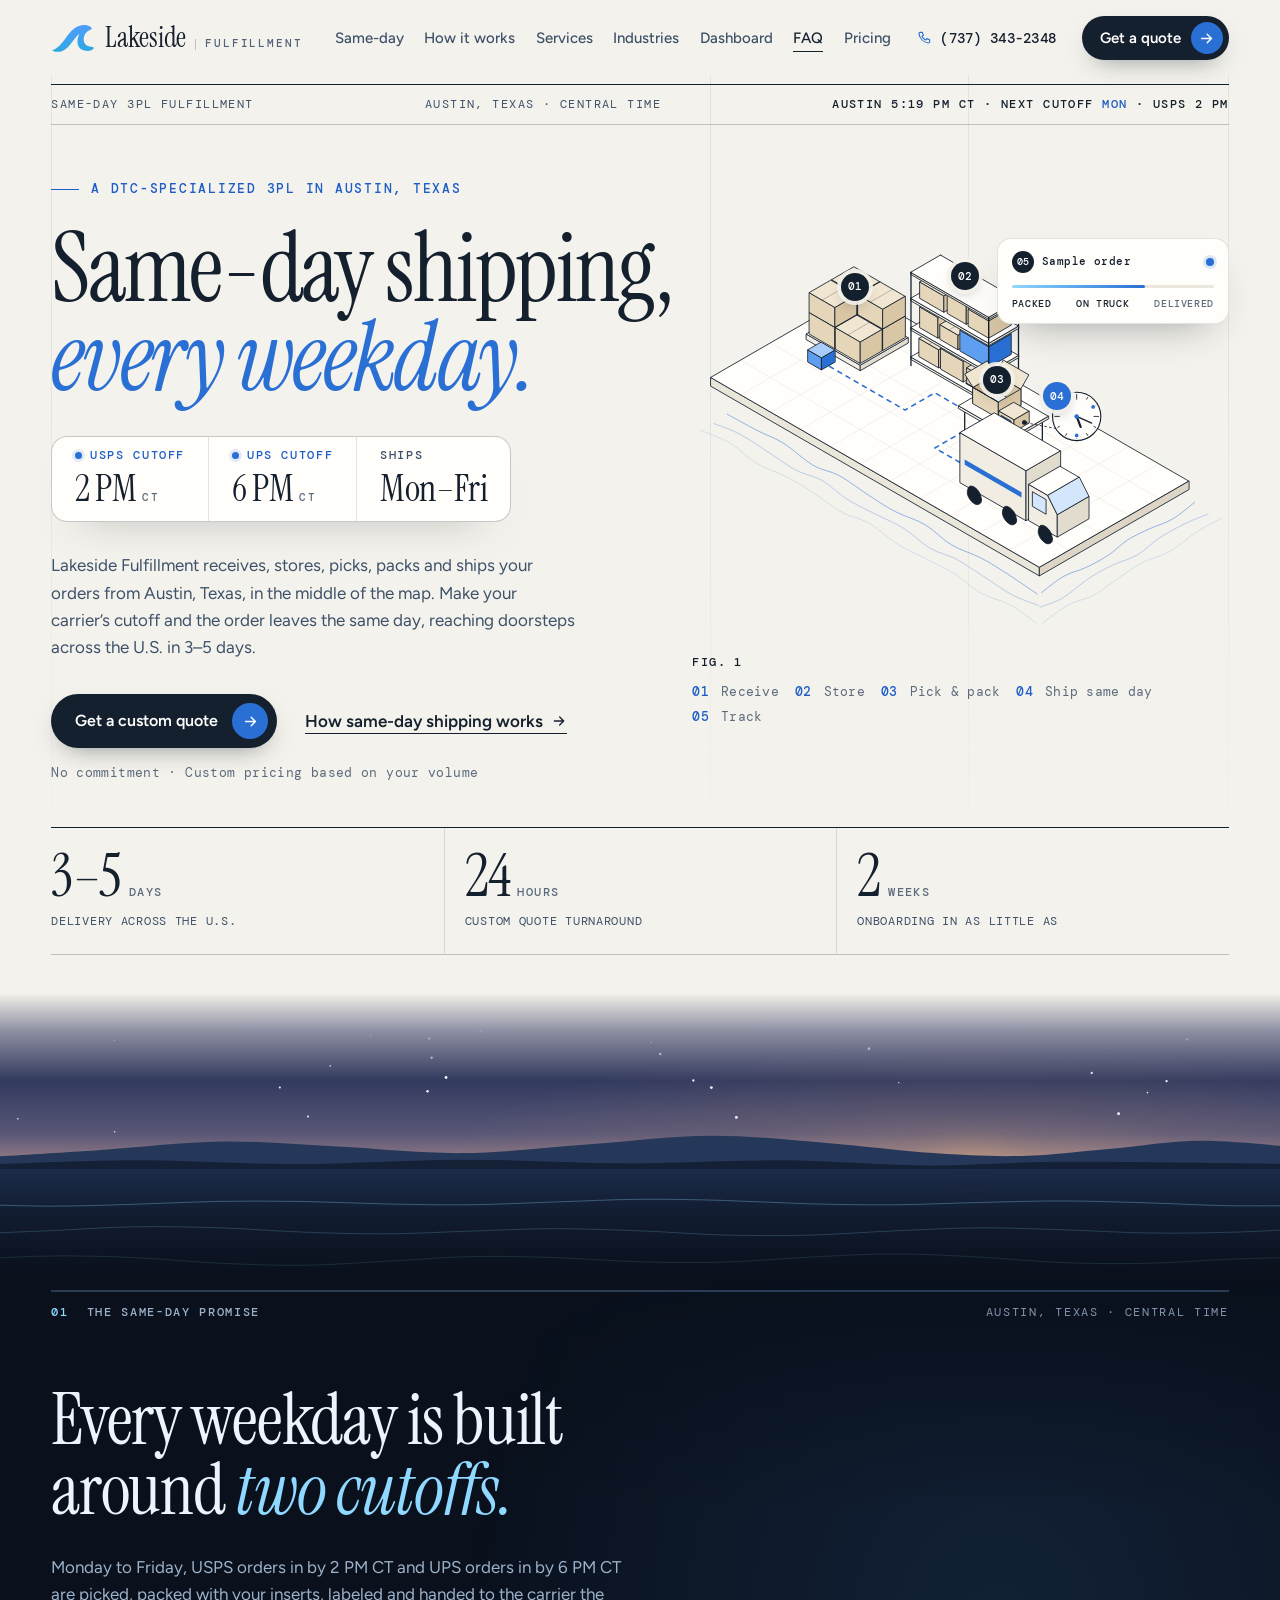
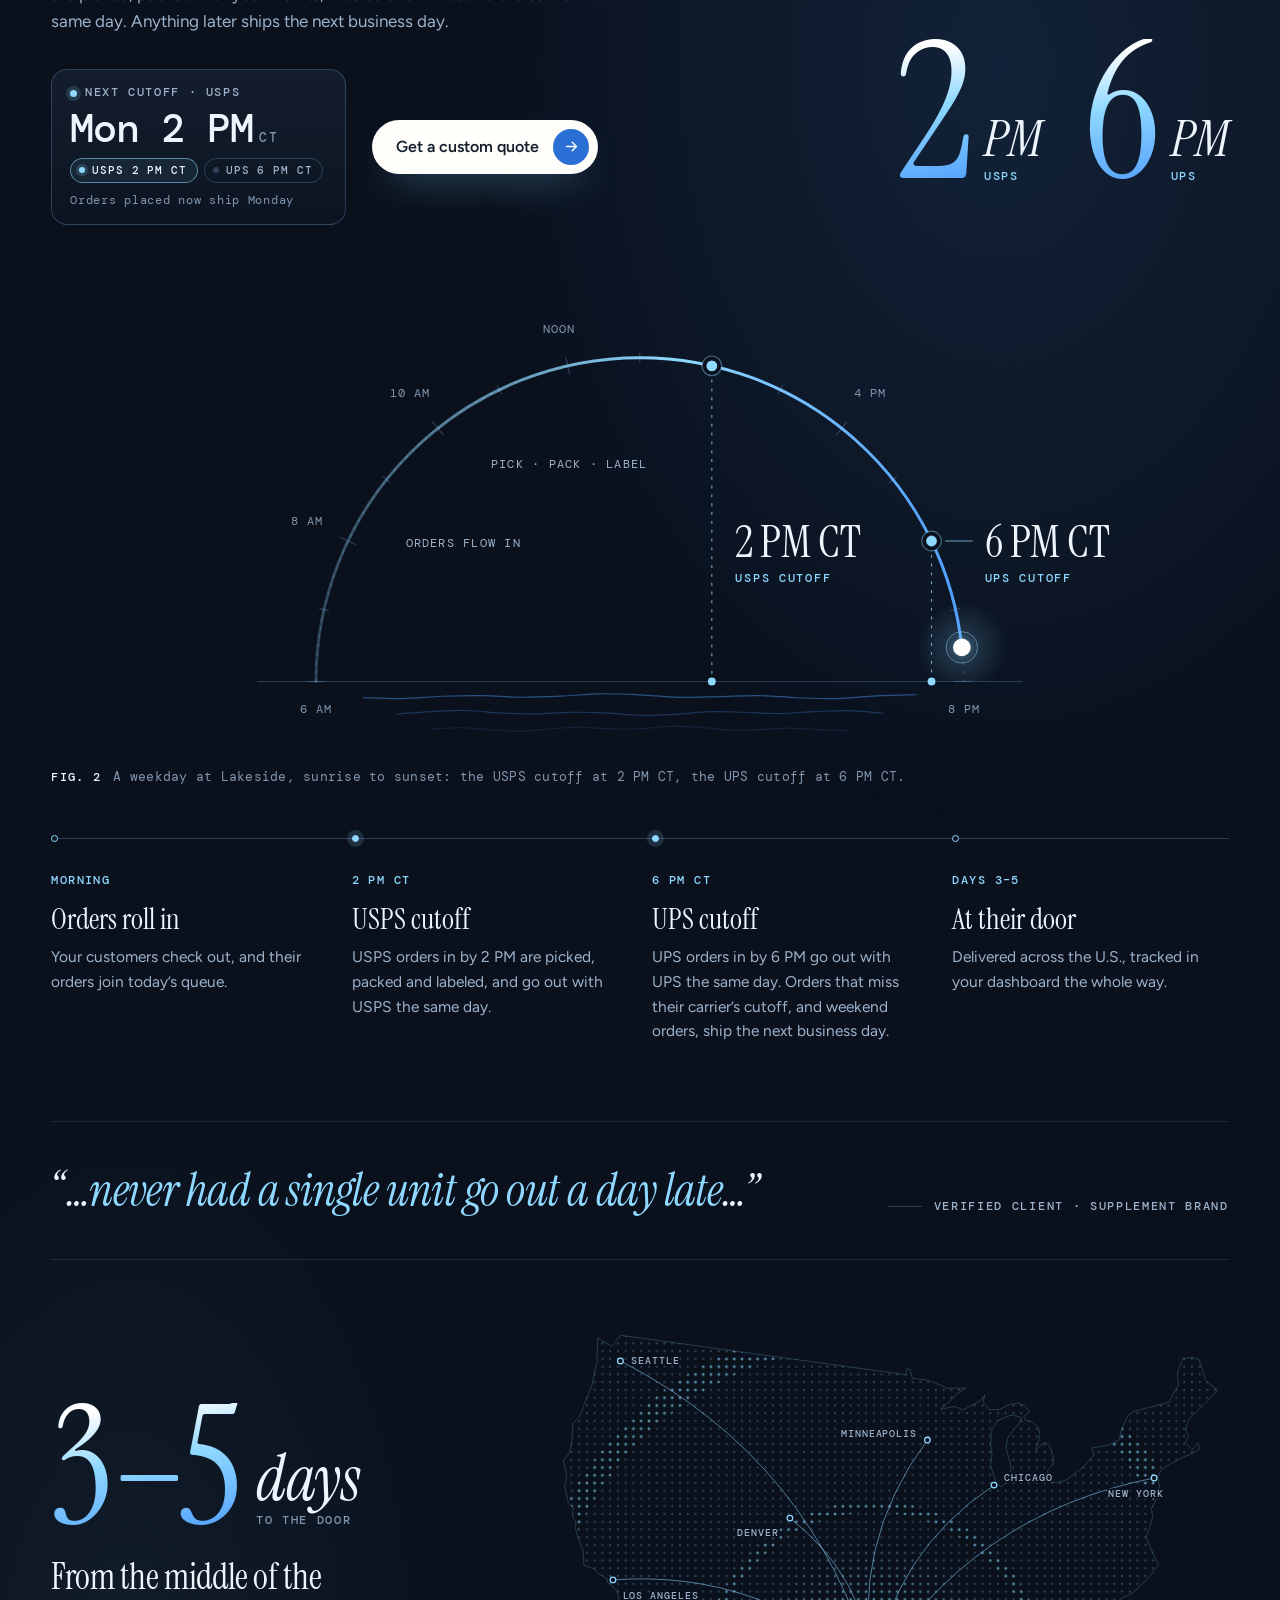
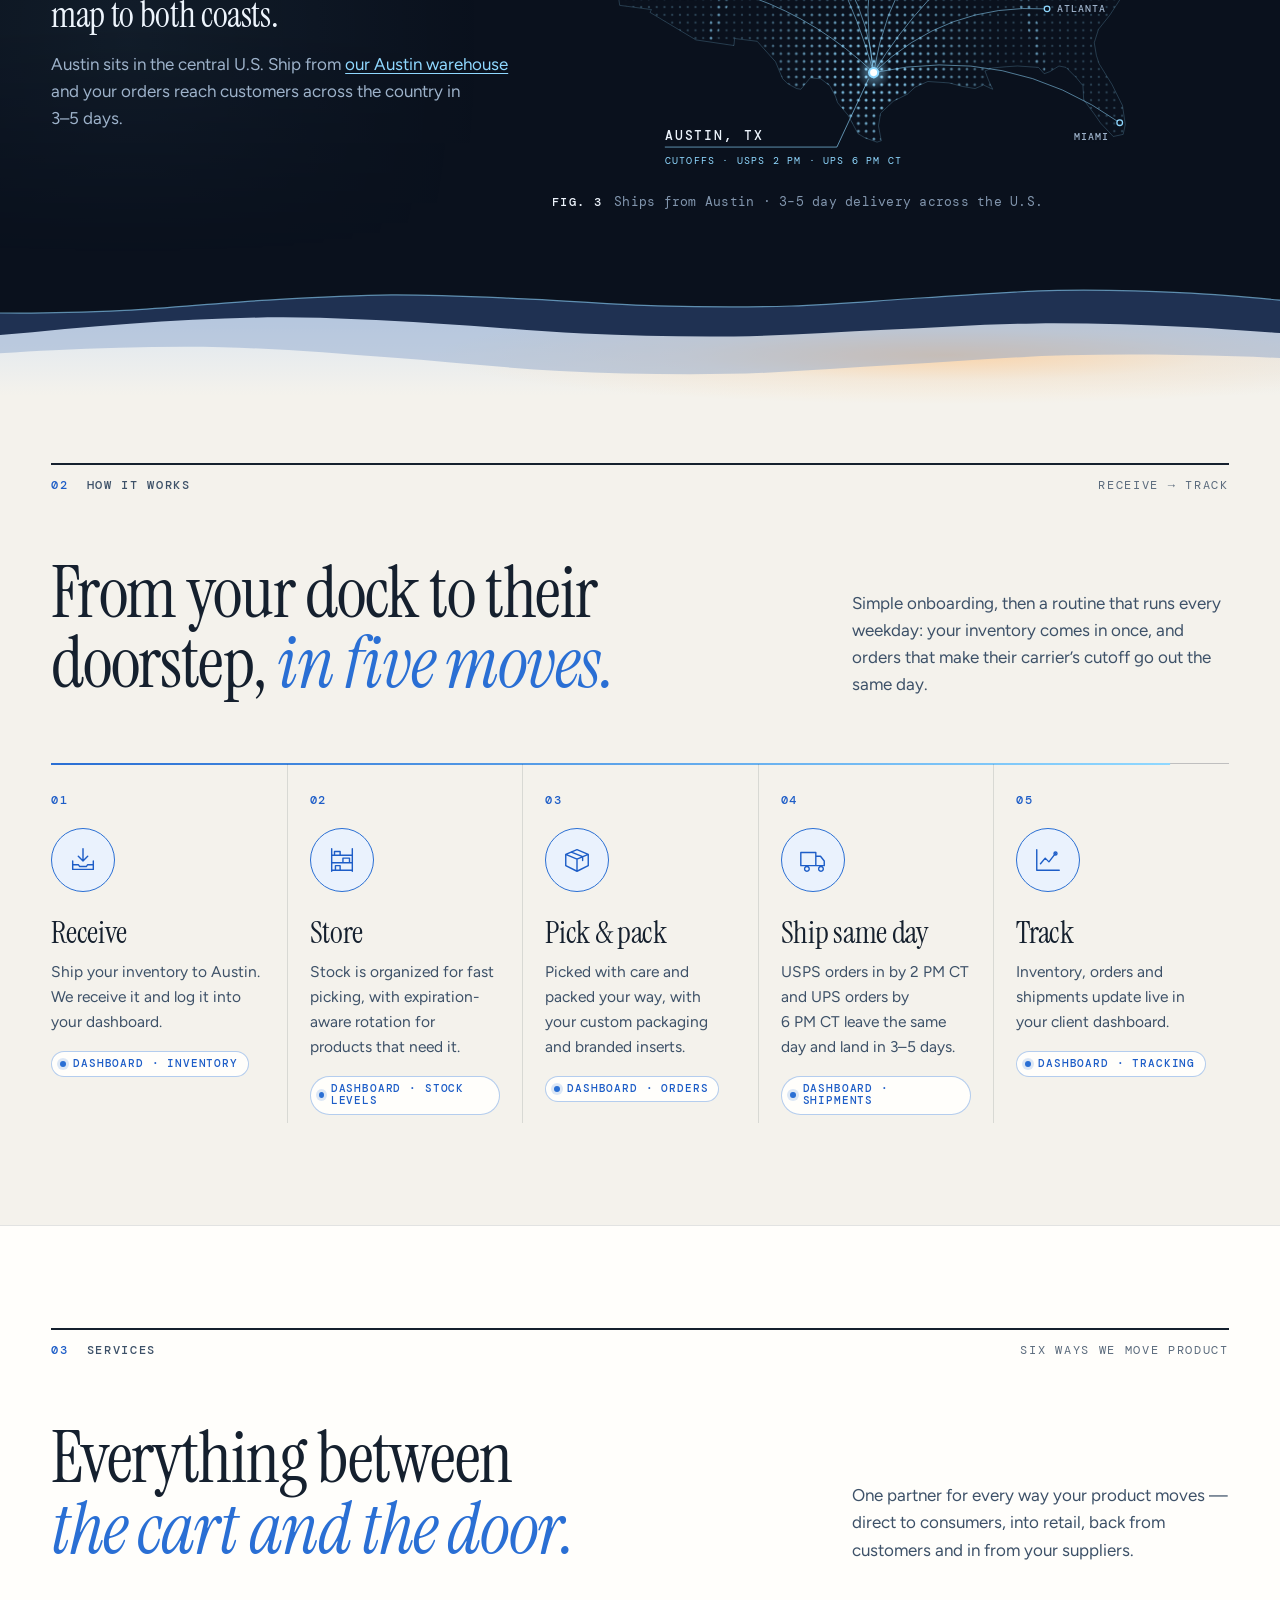
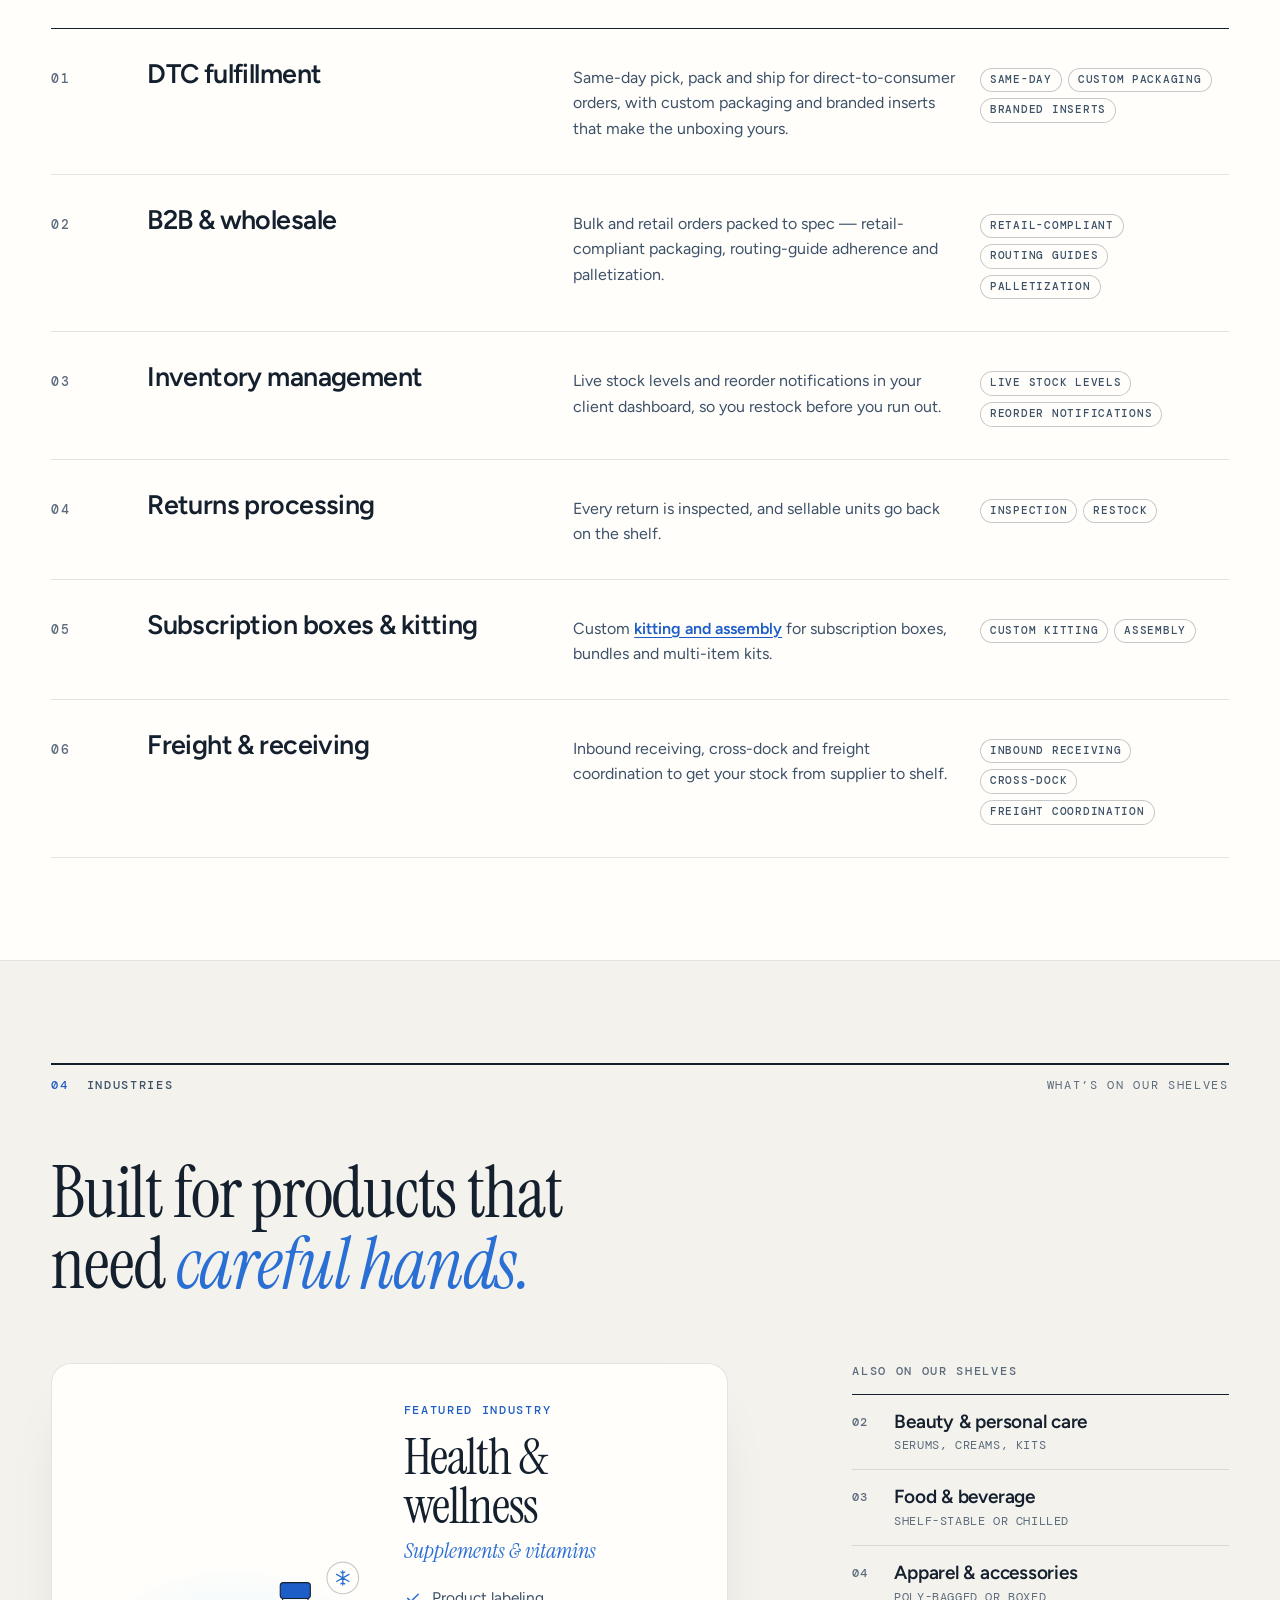
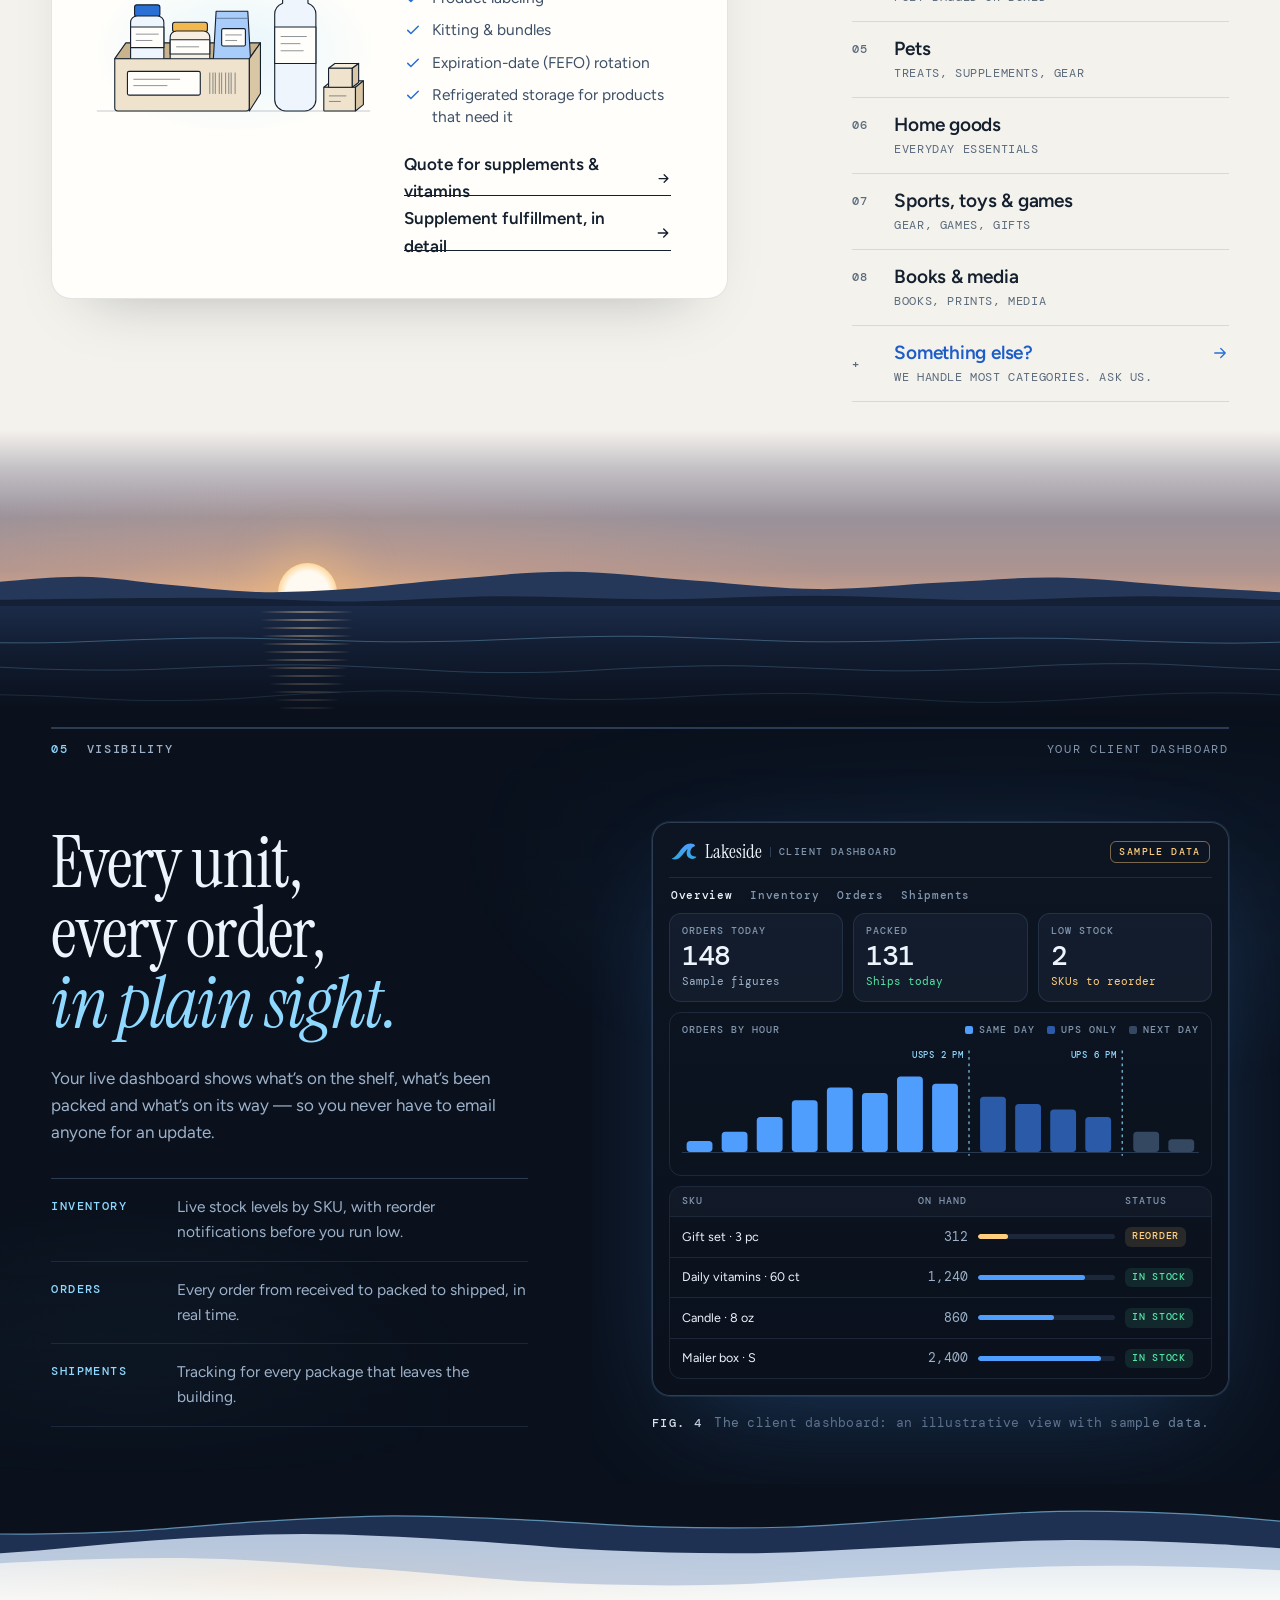
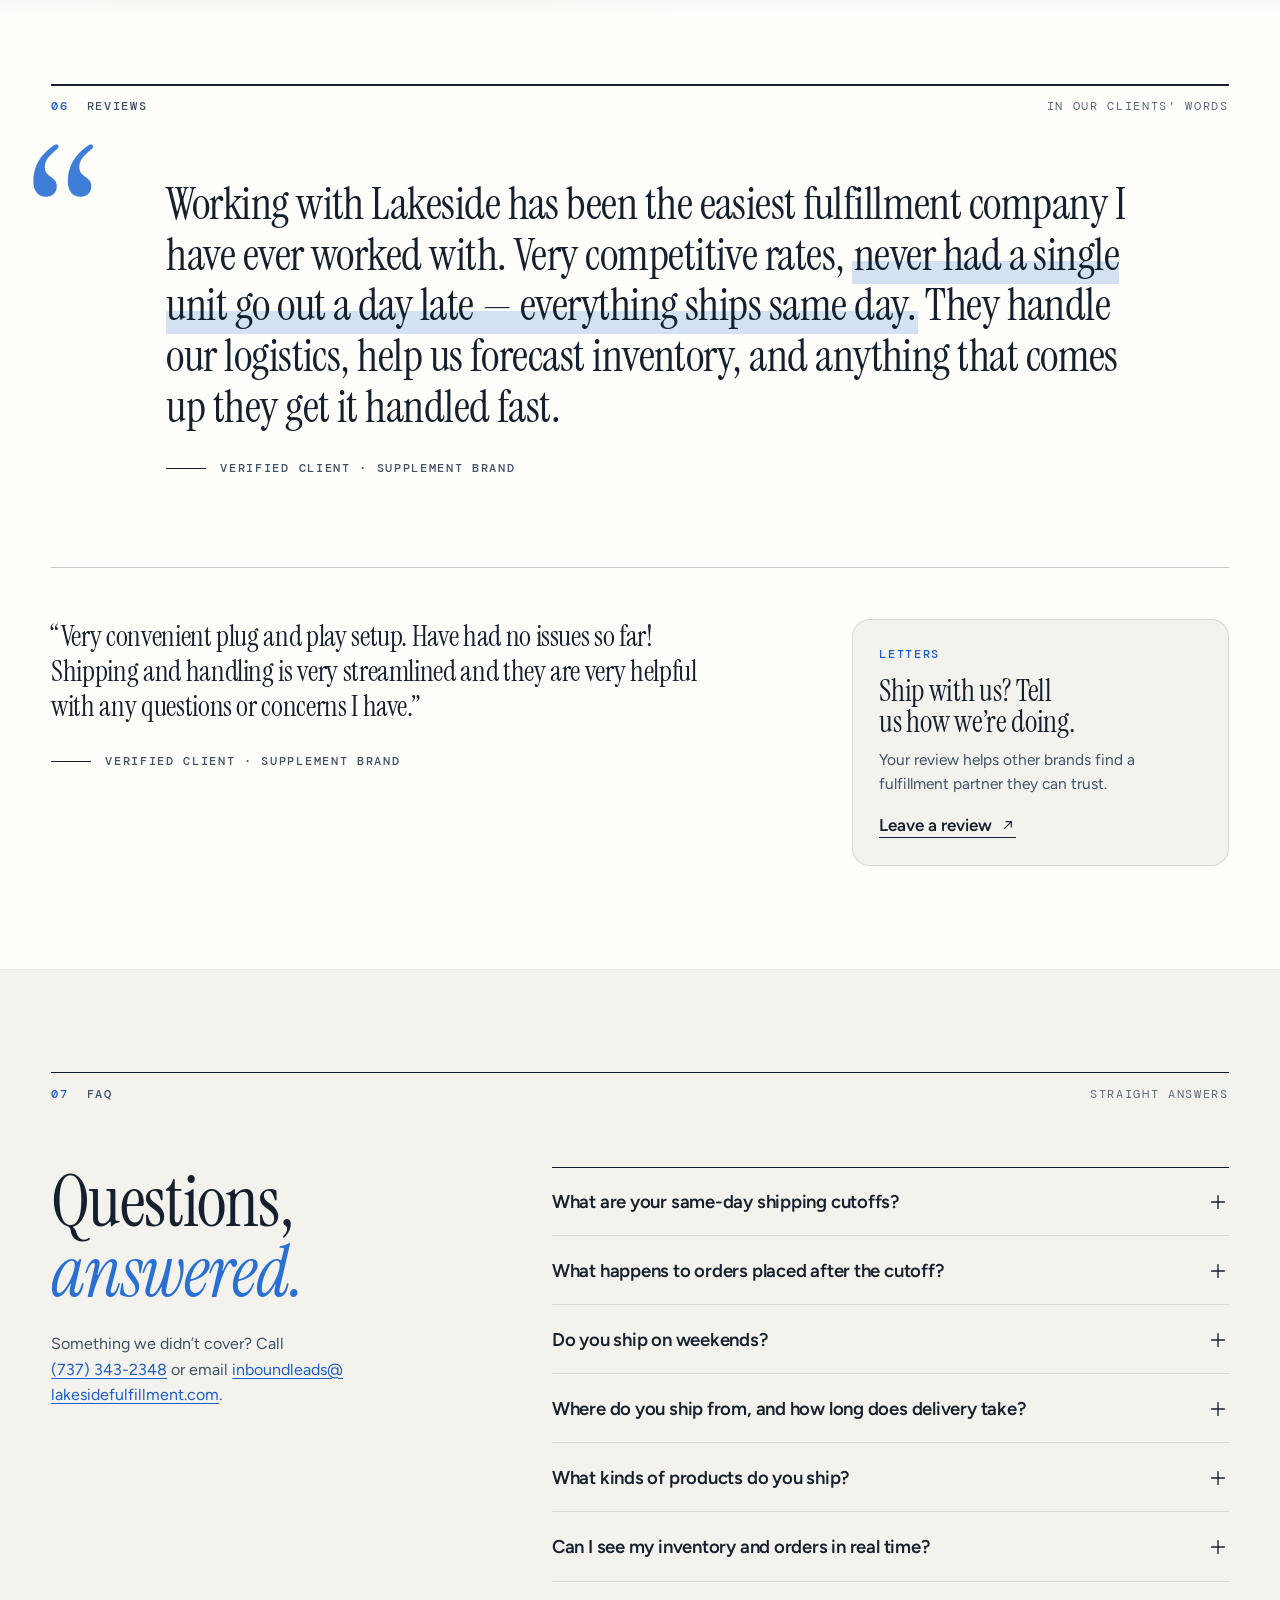
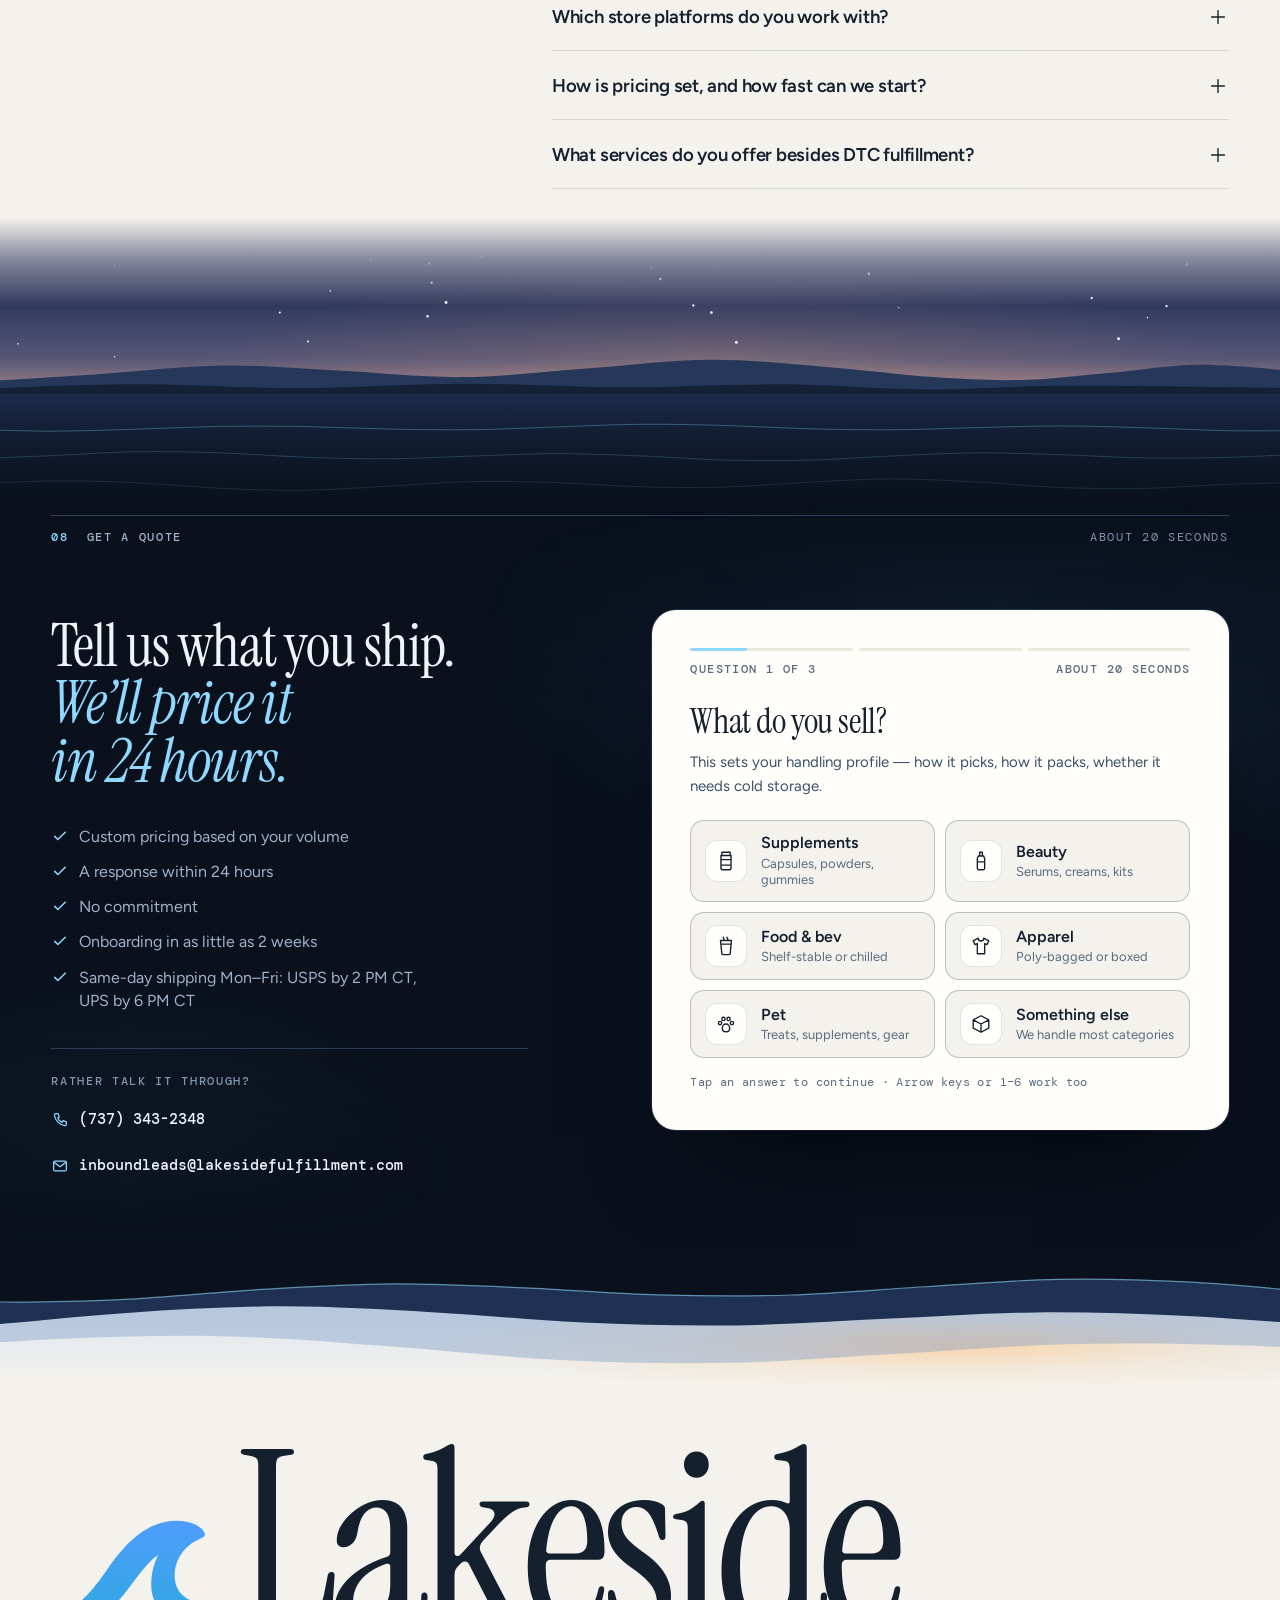
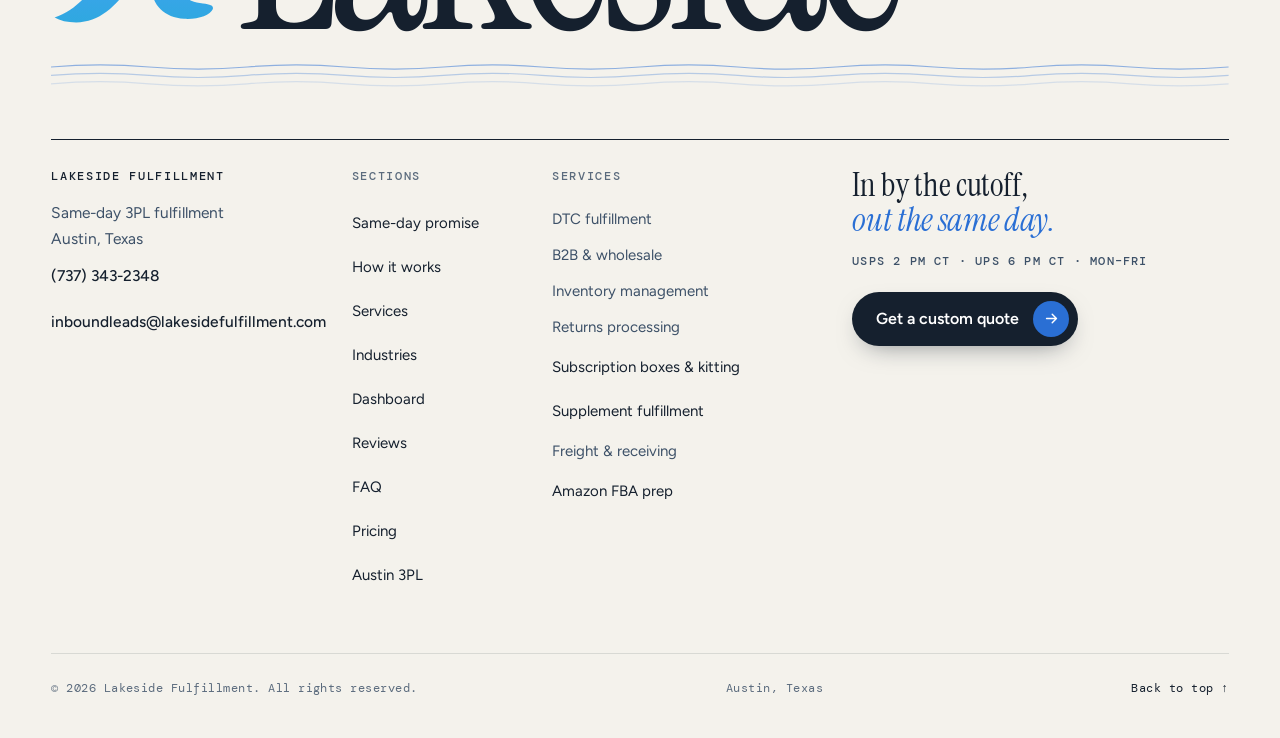
==== commit e3a11207: "KD calls: keep refrigerated storage, hold the rate-card link - Homepage: "Refrigerated storage for p" ====
--- a/index.html
+++ b/index.html
@@ -25,12 +25,18 @@
 <meta property="og:title" content="Lakeside Fulfillment — Same-day 3PL in Austin, Texas">
 <meta property="og:description" data-cutoff="usps ups" content="Same-day shipping from Austin, Monday to Friday. USPS cutoff 2 PM CT, UPS cutoff 6 PM CT, and 3–5 day delivery across the U.S.">
 <meta property="og:url" content="https://lakesidefulfillment.com/">
-<meta property="og:image" content="https://lakesidefulfillment.com/assets/lakeside-wave-512.png">
-<meta name="twitter:card" content="summary">
+<meta property="og:image" content="https://lakesidefulfillment.com/assets/og-card.png">
+<meta property="og:image:width" content="1200">
+<meta property="og:image:height" content="630">
+<meta property="og:image:alt" content="Lakeside Fulfillment, same-day 3PL in Austin, Texas. USPS cutoff 2 PM CT, UPS cutoff 6 PM CT, Monday to Friday.">
+<meta property="og:locale" content="en_US">
+<meta name="twitter:card" content="summary_large_image">
 <meta name="twitter:title" content="Lakeside Fulfillment — Same-day 3PL in Austin, Texas">
 <meta name="twitter:description" data-cutoff="usps ups" content="Same-day shipping from Austin, Monday to Friday. USPS cutoff 2 PM CT, UPS cutoff 6 PM CT, and 3–5 day delivery across the U.S.">
-<!-- Structured data: one entity (#business) shared by every page; FAQPage text mirrors the visible FAQ word for word, so edit both together. TODO(Nick): add openingHoursSpecification when hours are confirmed; add sameAs + hasMap with the Google Business Profile URL; if the street address is not public on Maps, drop streetAddress here and on the landing pages. Never add geo or aggregateRating by guess -->
-<script type="application/ld+json">{"@context": "https://schema.org", "@graph": [{"@type": "LocalBusiness", "@id": "https://lakesidefulfillment.com/#business", "name": "Lakeside Fulfillment", "url": "https://lakesidefulfillment.com/", "logo": {"@type": "ImageObject", "@id": "https://lakesidefulfillment.com/#logo", "url": "https://lakesidefulfillment.com/assets/lakeside-wave-512.png", "width": 512, "height": 512, "caption": "Lakeside Fulfillment"}, "image": {"@id": "https://lakesidefulfillment.com/#logo"}, "telephone": "+1-737-343-2348", "email": "inboundleads@lakesidefulfillment.com", "description": "DTC-specialized 3PL in Austin, Texas. Same-day shipping Mon–Fri: USPS cutoff 2 PM CT, UPS cutoff 6 PM CT. 3–5 day U.S. delivery. Custom quote in 24 hours.", "address": {"@type": "PostalAddress", "streetAddress": "3100 Scott Dr, STE 201", "addressLocality": "Austin", "addressRegion": "TX", "postalCode": "78734", "addressCountry": "US"}, "areaServed": {"@type": "Country", "name": "United States"}, "contactPoint": {"@type": "ContactPoint", "contactType": "sales", "telephone": "+1-737-343-2348", "email": "inboundleads@lakesidefulfillment.com", "areaServed": "US"}, "knowsAbout": ["Third-party logistics", "E-commerce order fulfillment", "Supplement fulfillment", "Kitting and assembly", "Amazon FBA prep"], "hasOfferCatalog": {"@type": "OfferCatalog", "name": "Fulfillment services", "itemListElement": [{"@type": "Offer", "itemOffered": {"@type": "Service", "name": "DTC fulfillment", "description": "Same-day pick, pack and ship for direct-to-consumer orders, with custom packaging and branded inserts that make the unboxing yours."}}, {"@type": "Offer", "itemOffered": {"@type": "Service", "name": "B2B & wholesale", "description": "Bulk and retail orders packed to spec — retail-compliant packaging, routing-guide adherence and palletization."}}, {"@type": "Offer", "itemOffered": {"@type": "Service", "name": "Inventory management", "description": "Live stock levels and reorder notifications in your client dashboard, so you restock before you run out."}}, {"@type": "Offer", "itemOffered": {"@type": "Service", "name": "Returns processing", "description": "Every return is inspected, and sellable units go back on the shelf."}}, {"@type": "Offer", "itemOffered": {"@type": "Service", "name": "Subscription boxes & kitting", "description": "Custom kitting and assembly for subscription boxes, bundles and multi-item kits.", "url": "https://lakesidefulfillment.com/kitting-assembly/"}}, {"@type": "Offer", "itemOffered": {"@type": "Service", "name": "Freight & receiving", "description": "Inbound receiving, cross-dock and freight coordination to get your stock from supplier to shelf."}}, {"@type": "Offer", "itemOffered": {"@type": "Service", "name": "Amazon FBA prep", "url": "https://lakesidefulfillment.com/kitting-assembly/"}}]}}, {"@type": "WebSite", "@id": "https://lakesidefulfillment.com/#website", "url": "https://lakesidefulfillment.com/", "name": "Lakeside Fulfillment", "inLanguage": "en-US", "publisher": {"@id": "https://lakesidefulfillment.com/#business"}}, {"@type": "WebPage", "@id": "https://lakesidefulfillment.com/#webpage", "url": "https://lakesidefulfillment.com/", "name": "Lakeside Fulfillment — Same-day 3PL in Austin, Texas", "description": "DTC-specialized 3PL in Austin, Texas. Same-day shipping Mon–Fri: USPS cutoff 2 PM CT, UPS cutoff 6 PM CT. 3–5 day U.S. delivery. Custom quote in 24 hours.", "isPartOf": {"@id": "https://lakesidefulfillment.com/#website"}, "about": {"@id": "https://lakesidefulfillment.com/#business"}, "inLanguage": "en-US"}, {"@type": "FAQPage", "@id": "https://lakesidefulfillment.com/#faq", "isPartOf": {"@id": "https://lakesidefulfillment.com/#webpage"}, "mainEntity": [{"@type": "Question", "name": "What are your same-day shipping cutoffs?", "acceptedAnswer": {"@type": "Answer", "text": "Monday to Friday, USPS orders in by 2 PM CT and UPS orders in by 6 PM CT ship the same day. Which cutoff applies depends on the carrier your order ships with. Same-day orders are picked, packed, labeled and handed to the carrier from our warehouse in Austin, Texas."}}, {"@type": "Question", "name": "What happens to orders placed after the cutoff?", "acceptedAnswer": {"@type": "Answer", "text": "It depends on the carrier. On weekdays, USPS orders placed after 2 PM CT ship the next business day, while UPS orders placed before 6 PM CT still ship the same day. Any order placed after 6 PM CT, and any weekend order, ships the next business day."}}, {"@type": "Question", "name": "Do you ship on weekends?", "acceptedAnswer": {"@type": "Answer", "text": "No. We ship Monday to Friday. Orders placed on Saturday or Sunday ship the next business day."}}, {"@type": "Question", "name": "Where do you ship from, and how long does delivery take?", "acceptedAnswer": {"@type": "Answer", "text": "We ship from our warehouse in Austin, Texas, a central U.S. location. Delivery takes 3–5 days across the U.S., so both coasts are within reach."}}, {"@type": "Question", "name": "What kinds of products do you ship?", "acceptedAnswer": {"@type": "Answer", "text": "We’re a DTC-specialized 3PL for many categories: health and wellness, including supplements and vitamins; beauty and personal care; food and beverage; apparel and accessories; pets; home goods; sports, toys and games; and books and media. We offer product labeling, kitting and bundles, and expiration-date (FEFO) rotation."}}, {"@type": "Question", "name": "Can I see my inventory and orders in real time?", "acceptedAnswer": {"@type": "Answer", "text": "Yes. Your client dashboard shows inventory, orders and shipments live, with stock levels and reorder notifications."}}, {"@type": "Question", "name": "Which store platforms do you work with?", "acceptedAnswer": {"@type": "Answer", "text": "Orders reach us through ShipStation, which connects to Shopify, WooCommerce and most other carts. Connecting your store is part of onboarding."}}, {"@type": "Question", "name": "How is pricing set, and how fast can we start?", "acceptedAnswer": {"@type": "Answer", "text": "Your rate depends on your monthly order volume and on how your product packs: its size, weight and fragility. Our published pricing ranges show where most brands land. Tell us what you sell and roughly how many orders you ship a month, and we’ll send a custom quote within 24 hours, with no commitment. Onboarding can take as little as 2 weeks."}}, {"@type": "Question", "name": "What services do you offer besides DTC fulfillment?", "acceptedAnswer": {"@type": "Answer", "text": "Besides DTC fulfillment, we handle B2B and wholesale (retail-compliant packaging, routing guides, palletization), returns processing with inspection and restock, subscription boxes and kitting, Amazon FBA prep and product labeling, and freight and receiving: inbound receiving, cross-dock and freight coordination. Custom packaging and branded inserts are available too."}}]}]}</script>
+<meta name="twitter:image" content="https://lakesidefulfillment.com/assets/og-card.png">
+<meta name="twitter:image:alt" content="Lakeside Fulfillment, same-day 3PL in Austin, Texas. USPS cutoff 2 PM CT, UPS cutoff 6 PM CT, Monday to Friday.">
+<!-- Structured data: one entity (#business) shared by every page; FAQPage text mirrors the visible FAQ word for word, so edit both together. Two visible questions ("What kinds of products do you ship?" and "What services do you offer besides DTC fulfillment?") are left out of FAQPage, and the offer catalog lists service names only, until Nick confirms the categories and services those answers list. TODO(Nick): add openingHoursSpecification when hours are confirmed; add sameAs + hasMap with the Google Business Profile URL; if the street address is not public on Maps, drop streetAddress here and on the landing pages. Never add geo or aggregateRating by guess -->
+<script type="application/ld+json">{"@context": "https://schema.org", "@graph": [{"@type": "LocalBusiness", "@id": "https://lakesidefulfillment.com/#business", "name": "Lakeside Fulfillment", "url": "https://lakesidefulfillment.com/", "logo": {"@type": "ImageObject", "@id": "https://lakesidefulfillment.com/#logo", "url": "https://lakesidefulfillment.com/assets/lakeside-wave-512.png", "width": 512, "height": 512, "caption": "Lakeside Fulfillment"}, "image": {"@id": "https://lakesidefulfillment.com/#logo"}, "telephone": "+1-737-343-2348", "email": "inboundleads@lakesidefulfillment.com", "description": "DTC-specialized 3PL in Austin, Texas. Same-day shipping Mon–Fri: USPS cutoff 2 PM CT, UPS cutoff 6 PM CT. 3–5 day U.S. delivery. Custom quote in 24 hours.", "address": {"@type": "PostalAddress", "streetAddress": "3100 Scott Dr, STE 201", "addressLocality": "Austin", "addressRegion": "TX", "postalCode": "78734", "addressCountry": "US"}, "areaServed": {"@type": "Country", "name": "United States"}, "contactPoint": {"@type": "ContactPoint", "contactType": "sales", "telephone": "+1-737-343-2348", "email": "inboundleads@lakesidefulfillment.com", "areaServed": "US"}, "knowsAbout": ["Third-party logistics", "E-commerce order fulfillment", "Supplement fulfillment", "Kitting and assembly", "Amazon FBA prep"], "hasOfferCatalog": {"@type": "OfferCatalog", "name": "Fulfillment services", "itemListElement": [{"@type": "Offer", "itemOffered": {"@type": "Service", "name": "DTC fulfillment"}}, {"@type": "Offer", "itemOffered": {"@type": "Service", "name": "B2B & wholesale"}}, {"@type": "Offer", "itemOffered": {"@type": "Service", "name": "Inventory management"}}, {"@type": "Offer", "itemOffered": {"@type": "Service", "name": "Returns processing"}}, {"@type": "Offer", "itemOffered": {"@type": "Service", "name": "Subscription boxes & kitting", "url": "https://lakesidefulfillment.com/kitting-assembly/"}}, {"@type": "Offer", "itemOffered": {"@type": "Service", "name": "Freight & receiving"}}, {"@type": "Offer", "itemOffered": {"@type": "Service", "name": "Amazon FBA prep", "url": "https://lakesidefulfillment.com/kitting-assembly/"}}]}}, {"@type": "WebSite", "@id": "https://lakesidefulfillment.com/#website", "url": "https://lakesidefulfillment.com/", "name": "Lakeside Fulfillment", "inLanguage": "en-US", "publisher": {"@id": "https://lakesidefulfillment.com/#business"}}, {"@type": "WebPage", "@id": "https://lakesidefulfillment.com/#webpage", "url": "https://lakesidefulfillment.com/", "name": "Lakeside Fulfillment — Same-day 3PL in Austin, Texas", "description": "DTC-specialized 3PL in Austin, Texas. Same-day shipping Mon–Fri: USPS cutoff 2 PM CT, UPS cutoff 6 PM CT. 3–5 day U.S. delivery. Custom quote in 24 hours.", "isPartOf": {"@id": "https://lakesidefulfillment.com/#website"}, "about": {"@id": "https://lakesidefulfillment.com/#business"}, "inLanguage": "en-US"}, {"@type": "FAQPage", "@id": "https://lakesidefulfillment.com/#faq", "isPartOf": {"@id": "https://lakesidefulfillment.com/#webpage"}, "mainEntity": [{"@type": "Question", "name": "What are your same-day shipping cutoffs?", "acceptedAnswer": {"@type": "Answer", "text": "Monday to Friday, USPS orders in by 2 PM CT and UPS orders in by 6 PM CT ship the same day. Which cutoff applies depends on the carrier your order ships with. Same-day orders are picked, packed, labeled and handed to the carrier from our warehouse in Austin, Texas."}}, {"@type": "Question", "name": "What happens to orders placed after the cutoff?", "acceptedAnswer": {"@type": "Answer", "text": "It depends on the carrier. On weekdays, USPS orders placed after 2 PM CT ship the next business day, while UPS orders placed before 6 PM CT still ship the same day. Any order placed after 6 PM CT, and any weekend order, ships the next business day."}}, {"@type": "Question", "name": "Do you ship on weekends?", "acceptedAnswer": {"@type": "Answer", "text": "No. We ship Monday to Friday. Orders placed on Saturday or Sunday ship the next business day."}}, {"@type": "Question", "name": "Where do you ship from, and how long does delivery take?", "acceptedAnswer": {"@type": "Answer", "text": "We ship from our warehouse in Austin, Texas, a central U.S. location. Delivery takes 3–5 days across the U.S., so both coasts are within reach."}}, {"@type": "Question", "name": "Can I see my inventory and orders in real time?", "acceptedAnswer": {"@type": "Answer", "text": "Yes. Your client dashboard shows inventory, orders and shipments live, with stock levels and reorder notifications."}}, {"@type": "Question", "name": "Which store platforms do you work with?", "acceptedAnswer": {"@type": "Answer", "text": "Orders reach us through ShipStation, which connects to Shopify, WooCommerce and most other carts. Connecting your store is part of onboarding."}}, {"@type": "Question", "name": "How is pricing set, and how fast can we start?", "acceptedAnswer": {"@type": "Answer", "text": "Your rate depends on your monthly order volume and on how your product packs: its size, weight and fragility. Our standard rates are published on our pricing page. Tell us what you sell and roughly how many orders you ship a month, and we’ll send a custom quote within 24 hours, with no commitment. Onboarding can take as little as 2 weeks."}}]}]}</script>
 <!-- Google tag (gtag.js): GA4 G-BYE6PHLJ33 (Nick, 11-12), on every page -->
 <script async src="https://www.googletagmanager.com/gtag/js?id=G-BYE6PHLJ33"></script>
 <script>
@@ -329,7 +335,7 @@
             <li><svg class="ic" aria-hidden="true"><use href="#i-check"/></svg>Product labeling</li>
             <li><svg class="ic" aria-hidden="true"><use href="#i-check"/></svg>Kitting &amp; bundles</li>
             <li><svg class="ic" aria-hidden="true"><use href="#i-check"/></svg>Expiration-date (FEFO) rotation</li>
-            <li><svg class="ic" aria-hidden="true"><use href="#i-check"/></svg>Amazon FBA prep</li>
+            <li><svg class="ic" aria-hidden="true"><use href="#i-check"/></svg>Refrigerated storage for products that need it</li>
           </ul>
           <a class="tlink" href="/quote/?sell=Supplements%20%26%20vitamins">Quote for supplements &amp; vitamins</a>
           <a class="tlink" href="/supplement-fulfillment/">Supplement fulfillment, in detail</a>
@@ -438,10 +444,10 @@
         <details data-fx="slide"><summary><span>What happens to orders placed after the cutoff?</span><svg class="ic pm" aria-hidden="true"><use href="#i-plus"/></svg></summary><div class="ans"><p>It depends on the carrier. On weekdays, USPS orders placed after <span data-cutoff="usps">2&nbsp;PM&nbsp;CT</span> ship the next business day, while UPS orders placed before <span data-cutoff="ups">6&nbsp;PM&nbsp;CT</span> still ship the same day. Any order placed after <span data-cutoff="ups">6&nbsp;PM&nbsp;CT</span>, and any weekend order, ships the next business day.</p></div></details>
         <details data-fx="slide"><summary><span>Do you ship on weekends?</span><svg class="ic pm" aria-hidden="true"><use href="#i-plus"/></svg></summary><div class="ans"><p>No. We ship Monday to Friday. Orders placed on Saturday or Sunday ship the next business day.</p></div></details>
         <details data-fx="slide"><summary><span>Where do you ship from, and how long does delivery take?</span><svg class="ic pm" aria-hidden="true"><use href="#i-plus"/></svg></summary><div class="ans"><p>We ship from <a href="/austin-3pl/">our warehouse in Austin, Texas</a>, a central U.S. location. Delivery takes <span class="nowrap">3–5 days</span> across the U.S., so both coasts are within reach.</p></div></details>
-        <details data-fx="slide"><summary><span>What kinds of products do you ship?</span><svg class="ic pm" aria-hidden="true"><use href="#i-plus"/></svg></summary><div class="ans"><p>We’re a DTC-specialized 3PL for many categories: health and wellness, including <a href="/supplement-fulfillment/">supplements and vitamins</a>; beauty and personal care; food and beverage; apparel and accessories; pets; home goods; sports, toys and games; and books and media. We offer product labeling, <a href="/kitting-assembly/">kitting and bundles</a>, and expiration-date (FEFO) rotation.</p></div></details>
+        <details data-fx="slide"><summary><span>What kinds of products do you ship?</span><svg class="ic pm" aria-hidden="true"><use href="#i-plus"/></svg></summary><div class="ans"><p>We’re a DTC-specialized 3PL for many categories: health and wellness, including <a href="/supplement-fulfillment/">supplements and vitamins</a>; beauty and personal care; food and beverage; apparel and accessories; pets; home goods; sports, toys and games; and books and media. We offer product labeling, <a href="/kitting-assembly/">kitting and bundles</a>, expiration-date (FEFO) rotation, and refrigerated storage for products that need it.</p></div></details>
         <details data-fx="slide"><summary><span>Can I see my inventory and orders in real time?</span><svg class="ic pm" aria-hidden="true"><use href="#i-plus"/></svg></summary><div class="ans"><p>Yes. Your client dashboard shows inventory, orders and shipments live, with stock levels and reorder notifications.</p></div></details>
         <details data-fx="slide"><summary><span>Which store platforms do you work with?</span><svg class="ic pm" aria-hidden="true"><use href="#i-plus"/></svg></summary><div class="ans"><p>Orders reach us through ShipStation, which connects to Shopify, WooCommerce and most other carts. Connecting your store is part of onboarding.</p></div></details>
-        <details data-fx="slide"><summary><span>How is pricing set, and how fast can we start?</span><svg class="ic pm" aria-hidden="true"><use href="#i-plus"/></svg></summary><div class="ans"><p>Your rate depends on your monthly order volume and on how your product packs: its size, weight and fragility. Our <a href="/pricing/">published pricing ranges</a> show where most brands land. Tell us what you sell and roughly how many orders you ship a month, and we’ll send a custom quote within 24&nbsp;hours, with no commitment. Onboarding can take as little as 2&nbsp;weeks.</p></div></details>
+        <details data-fx="slide"><summary><span>How is pricing set, and how fast can we start?</span><svg class="ic pm" aria-hidden="true"><use href="#i-plus"/></svg></summary><div class="ans"><p>Your rate depends on your monthly order volume and on how your product packs: its size, weight and fragility. Our standard rates are published on our <a href="/pricing/">pricing page</a>. Tell us what you sell and roughly how many orders you ship a month, and we’ll send a custom quote within 24&nbsp;hours, with no commitment. Onboarding can take as little as 2&nbsp;weeks.</p></div></details>
         <details data-fx="slide"><summary><span>What services do you offer besides DTC fulfillment?</span><svg class="ic pm" aria-hidden="true"><use href="#i-plus"/></svg></summary><div class="ans"><p>Besides DTC fulfillment, we handle B2B and wholesale (retail-compliant packaging, routing guides, palletization), returns processing with inspection and restock, <a href="/kitting-assembly/">subscription boxes and kitting</a>, Amazon FBA prep and product labeling, and freight and receiving: inbound receiving, cross-dock and freight coordination. Custom packaging and branded inserts are available too.</p></div></details>
       </div>
     </div>
@@ -527,7 +533,6 @@
           <li><svg class="ic" aria-hidden="true"><use href="#i-check"/></svg>Onboarding in as little as 2&nbsp;weeks</li>
           <li><svg class="ic" aria-hidden="true"><use href="#i-check"/></svg><span>Same-day shipping <span class="nowrap">Mon–Fri</span>: <span class="nowrap">USPS by <span data-cutoff="usps">2&nbsp;PM&nbsp;CT</span></span>, <span class="nowrap">UPS by <span data-cutoff="ups">6&nbsp;PM&nbsp;CT</span></span></span></li>
         </ul>
-        <p class="q-rates" data-fx="rise"><a class="tlink" href="/pricing/">See our published rate card</a></p>
         <div class="q-contact" data-fx="rise">
           <p>Rather talk it through?</p>
           <a href="tel:+17373432348"><svg class="ic" aria-hidden="true"><use href="#i-phone"/></svg>(737) 343-2348</a>
--- a/assets/site.css
+++ b/assets/site.css
@@ -628,7 +628,7 @@
 html.fx .h1-main .ln{clip-path:inset(-.4em -1em 0 -.3em)}
 html.fx .h1-main .ln>span{transform-origin:0 100%;animation:lineup 1.2s var(--ease) .18s backwards}
 html.fx .h1-main .ln+.ln>span{animation-delay:.3s}
-html.fx .hero .lede{animation:rise 1s var(--ease) .46s backwards}
+html.fx .hero .lede{animation:rise-lcp 1s var(--ease) .46s backwards}
 html.fx .ha .lake,html.fx .ha .slab{animation:rise 1.1s var(--ease) .15s backwards}
 html.fx .ha .st{animation:drop .8s var(--pop) calc(.32s + var(--i)*.1s) backwards}
 html.fx .ha .route{animation:fade .8s ease .8s backwards}
@@ -646,6 +646,8 @@
 html.fx .facts>div:nth-child(1){animation-delay:.5s}html.fx .facts>div:nth-child(2){animation-delay:.58s}html.fx .facts>div:nth-child(3){animation-delay:.66s}
 @keyframes fade{from{opacity:0}}
 @keyframes rise{from{opacity:0;translate:0 26px}}
+/* The hero lede is the homepage's LCP element. Starting its fade at .01 (invisible) instead of 0 lets Chrome count its first paint, so LCP lands at first paint instead of after the fade; the motion looks the same. */
+@keyframes rise-lcp{from{opacity:.01;translate:0 26px}}
 @keyframes lineup{from{translate:0 112%;rotate:4deg}}
 @keyframes drop{from{opacity:0;translate:0 -22px}}
 @keyframes pinpop{from{opacity:0;scale:.4}}
@@ -873,6 +875,7 @@
 .ty-wrap{display:grid;grid-template-columns:repeat(12,minmax(0,1fr));column-gap:24px;row-gap:clamp(40px,4.6vw,64px)}
 .ty-card{grid-column:1/10}
 .ty .done-mark{width:58px;height:58px;margin-bottom:24px}
+.ty .nf-mark{width:74px;height:auto;margin-bottom:26px}
 .ty .done-mark circle{fill:rgba(143,216,255,.08);stroke:var(--ice)}
 .ty .done-mark path{stroke:var(--ice)}
 .ty-k{display:block;margin:0 0 16px;font:500 12px/1.4 var(--mono);text-transform:uppercase;letter-spacing:.14em;color:var(--ice)}
@@ -950,7 +953,6 @@
 .lp-table td a{font-weight:inherit}
 .night .reach-copy a{color:var(--ice);text-underline-offset:3px}
 .feat-body .tlink{margin-right:18px}
-.q-rates{margin-top:14px}
 .lp-prose{max-width:40em}
 .lp-prose p{margin:0 0 18px;font-size:18px;line-height:1.7;color:var(--soft)}
 .lp-table-wrap{border:1px solid var(--line);border-radius:18px;background:var(--paper-2);overflow:hidden}
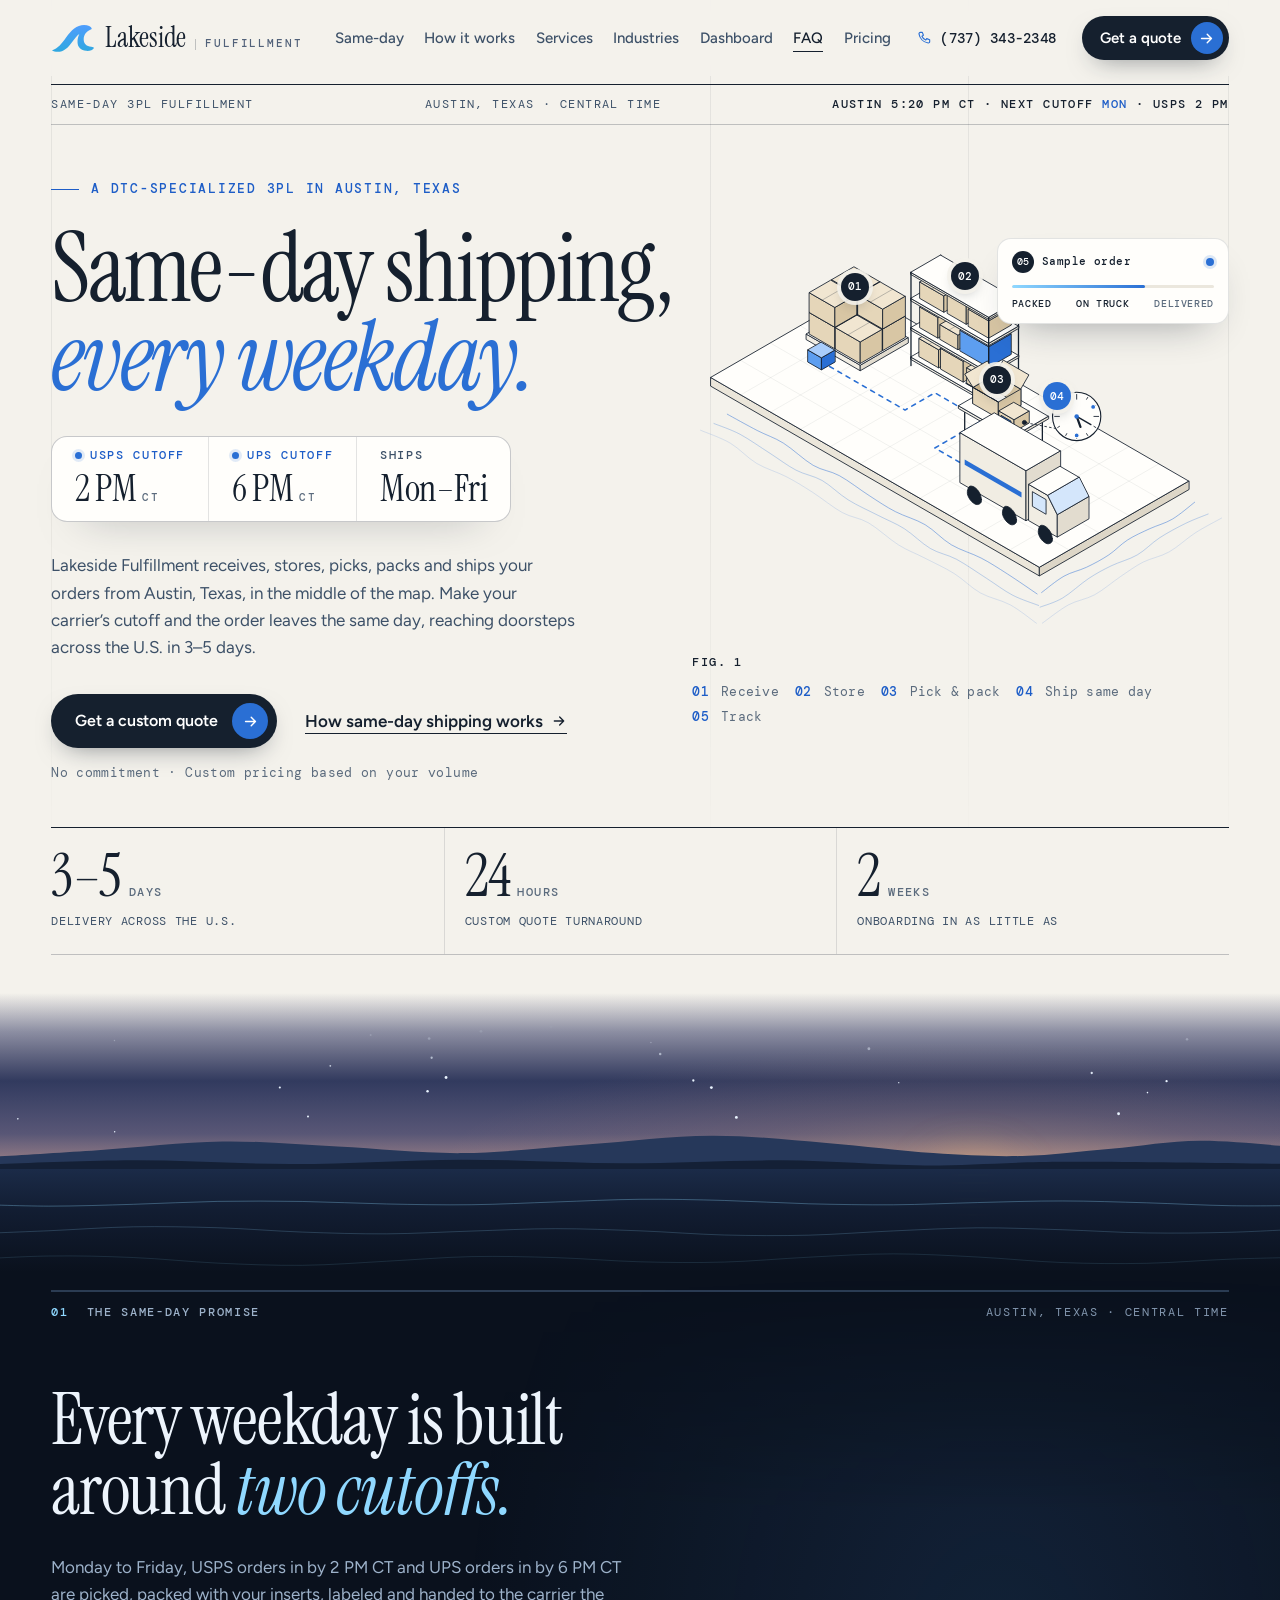
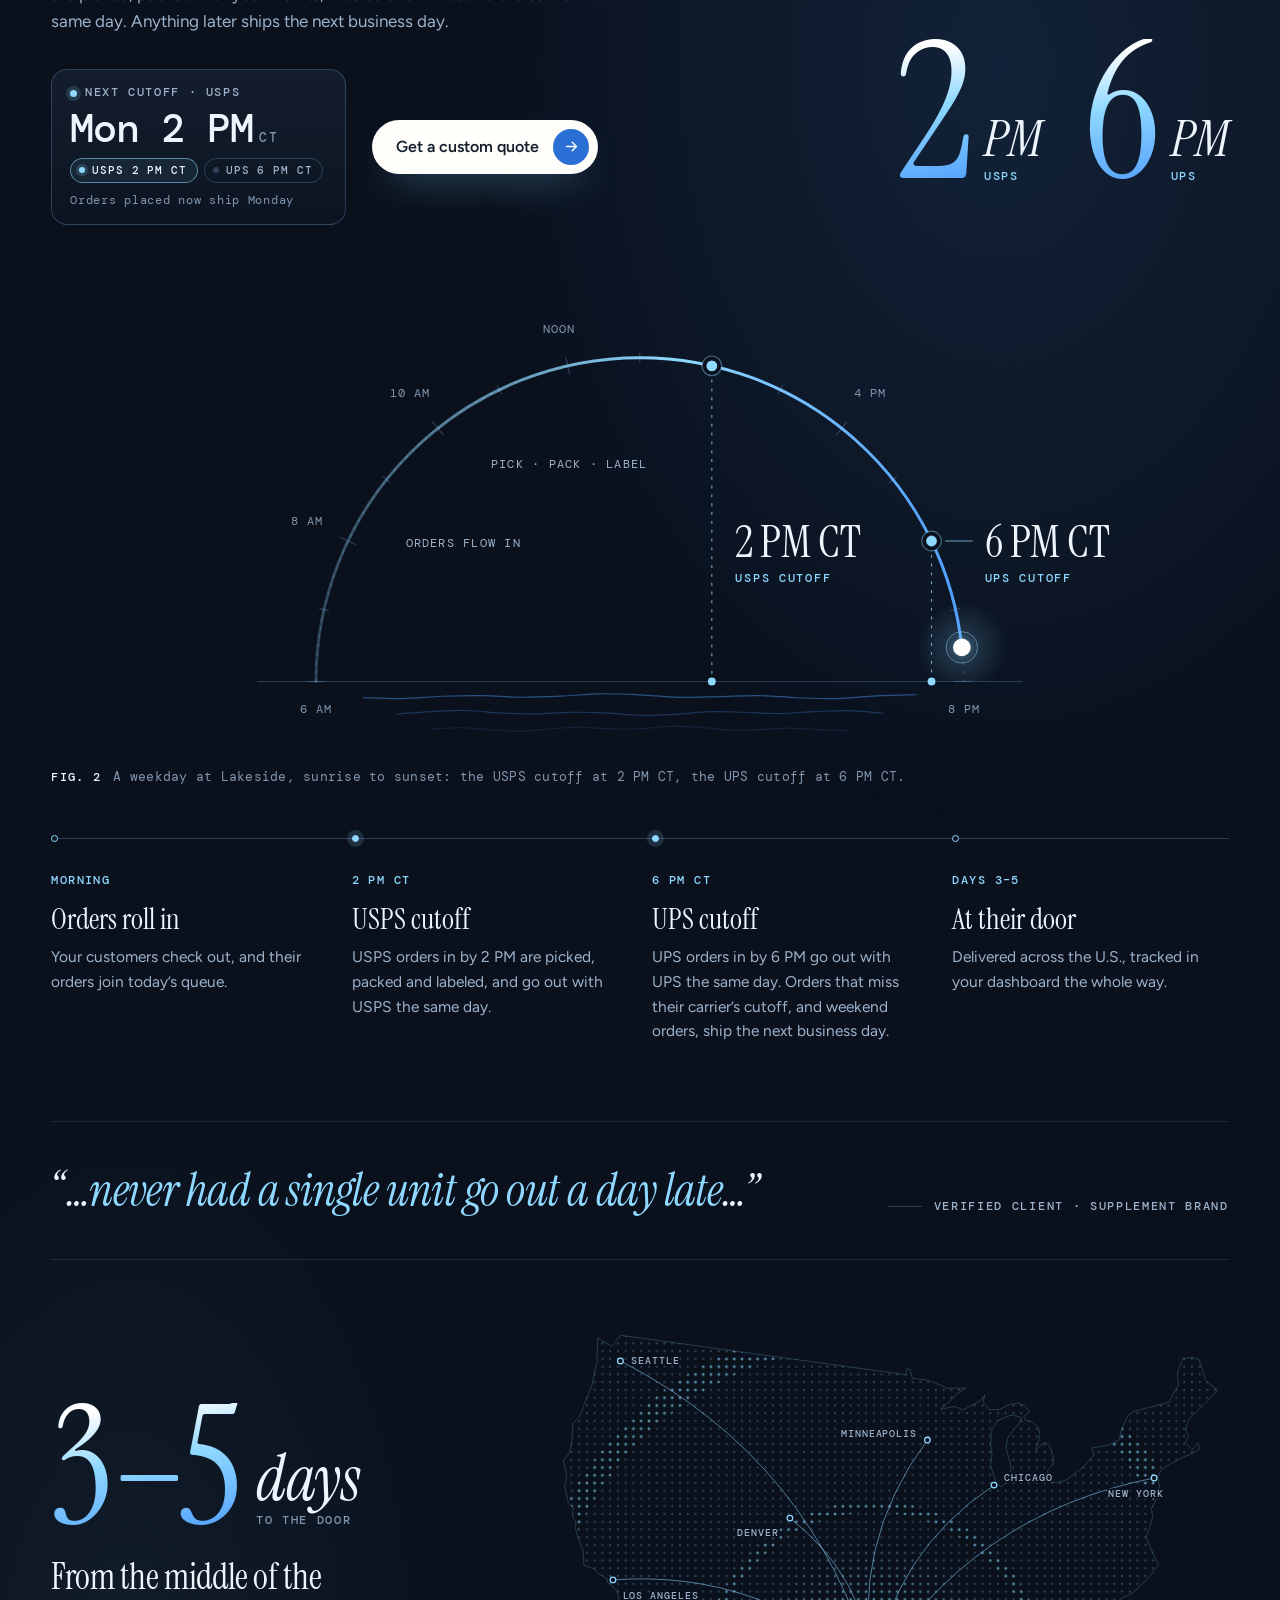
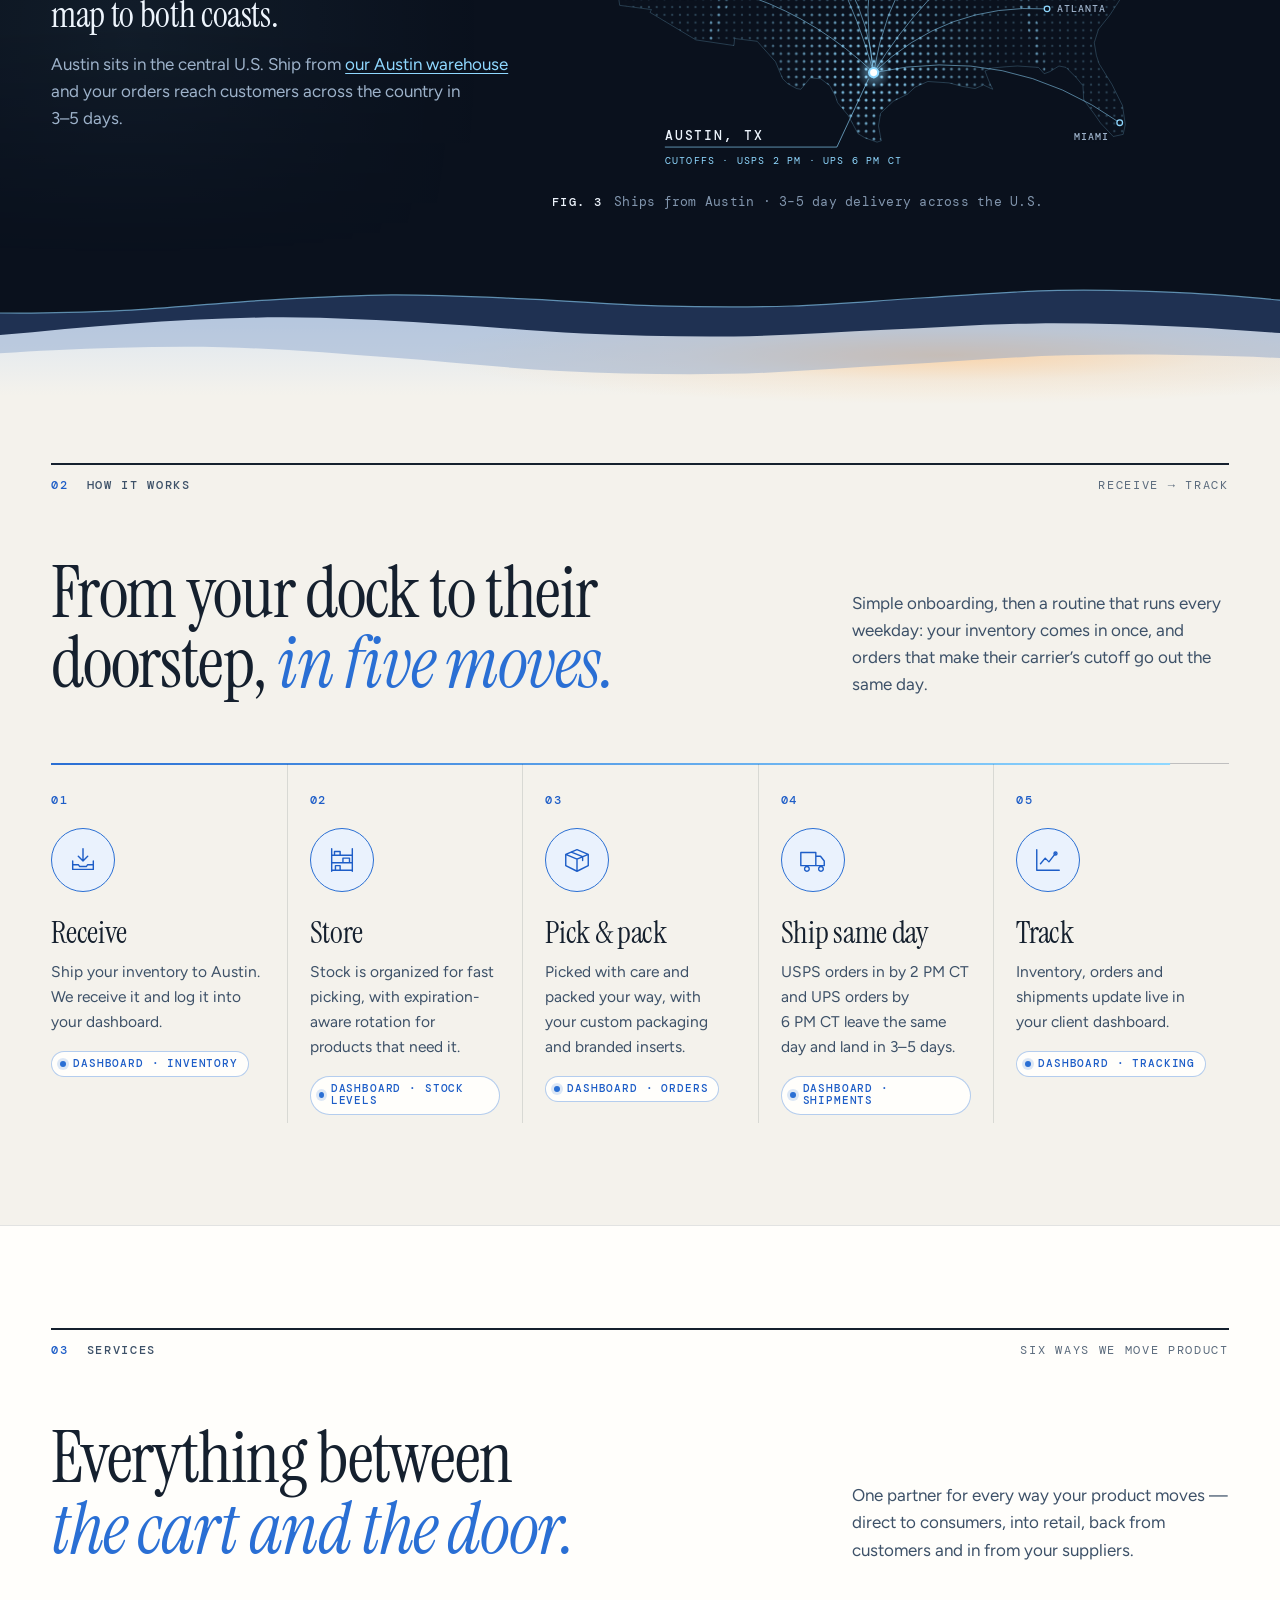
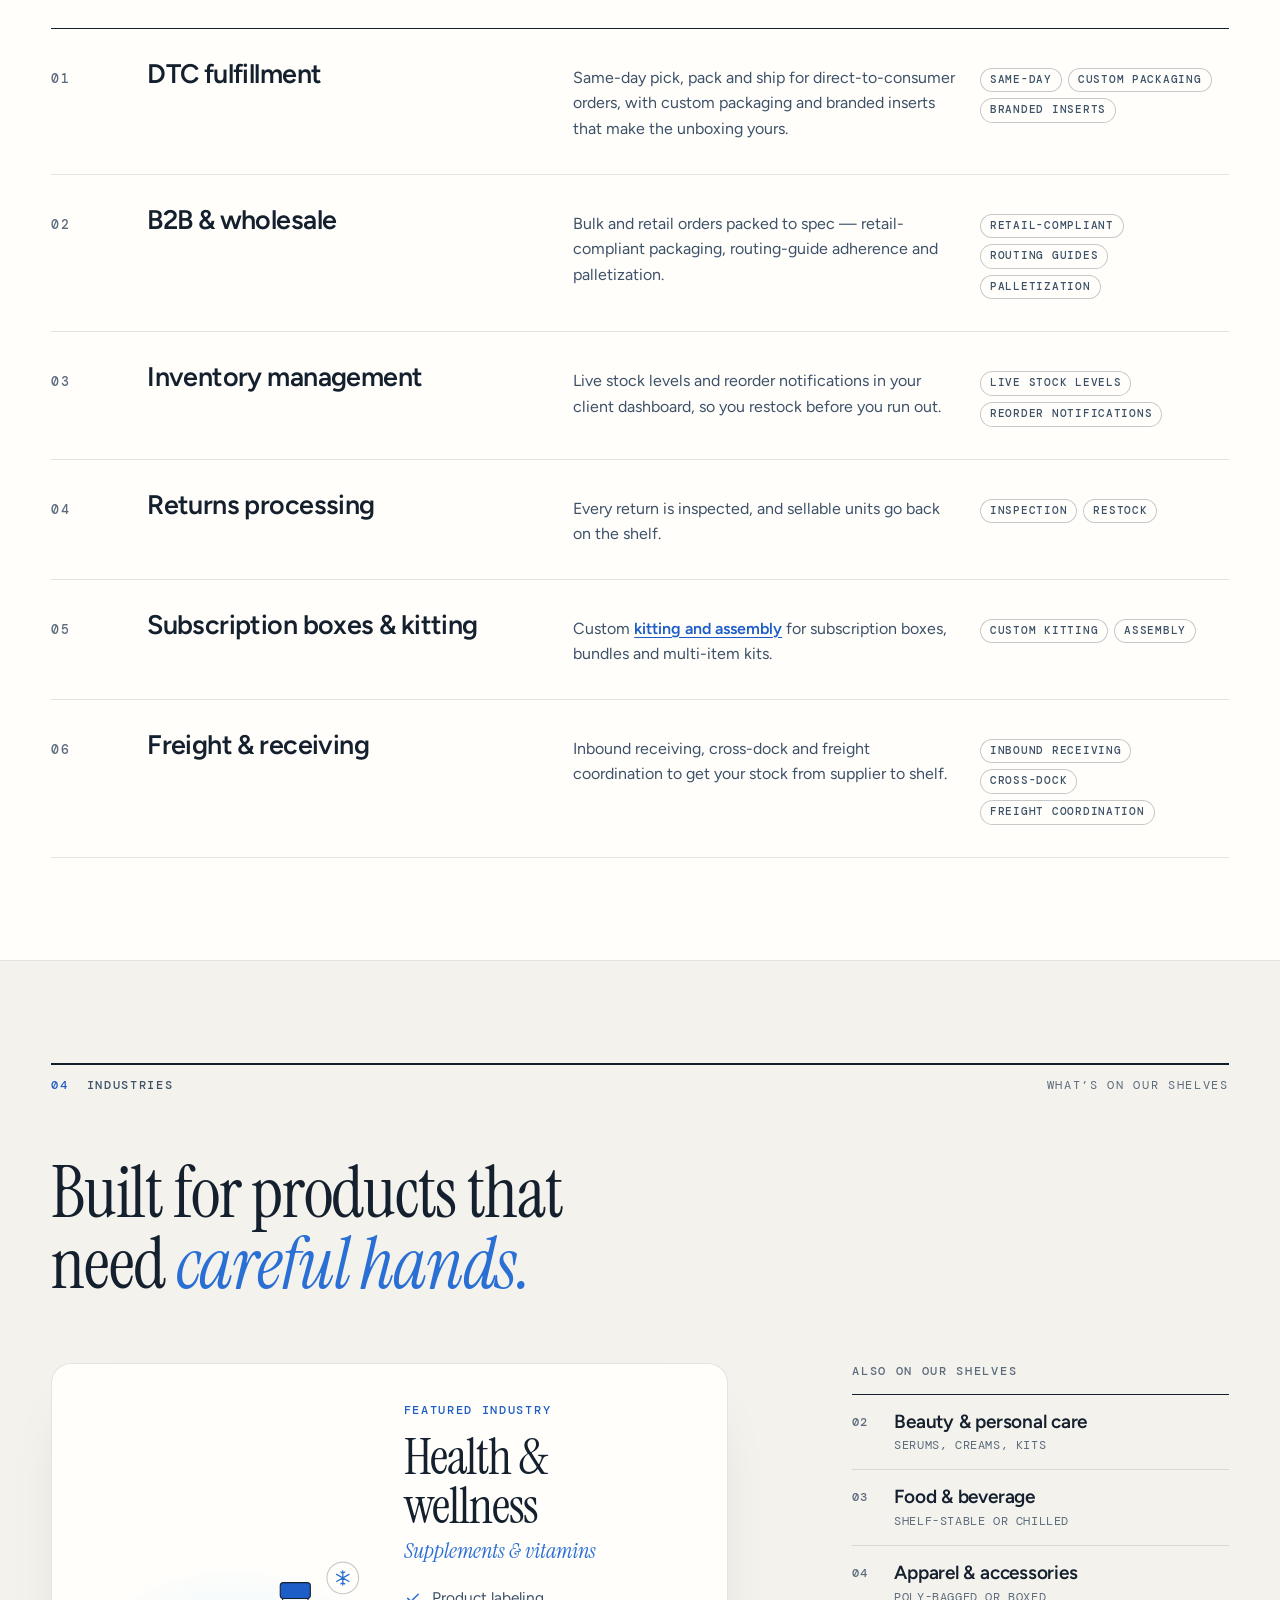
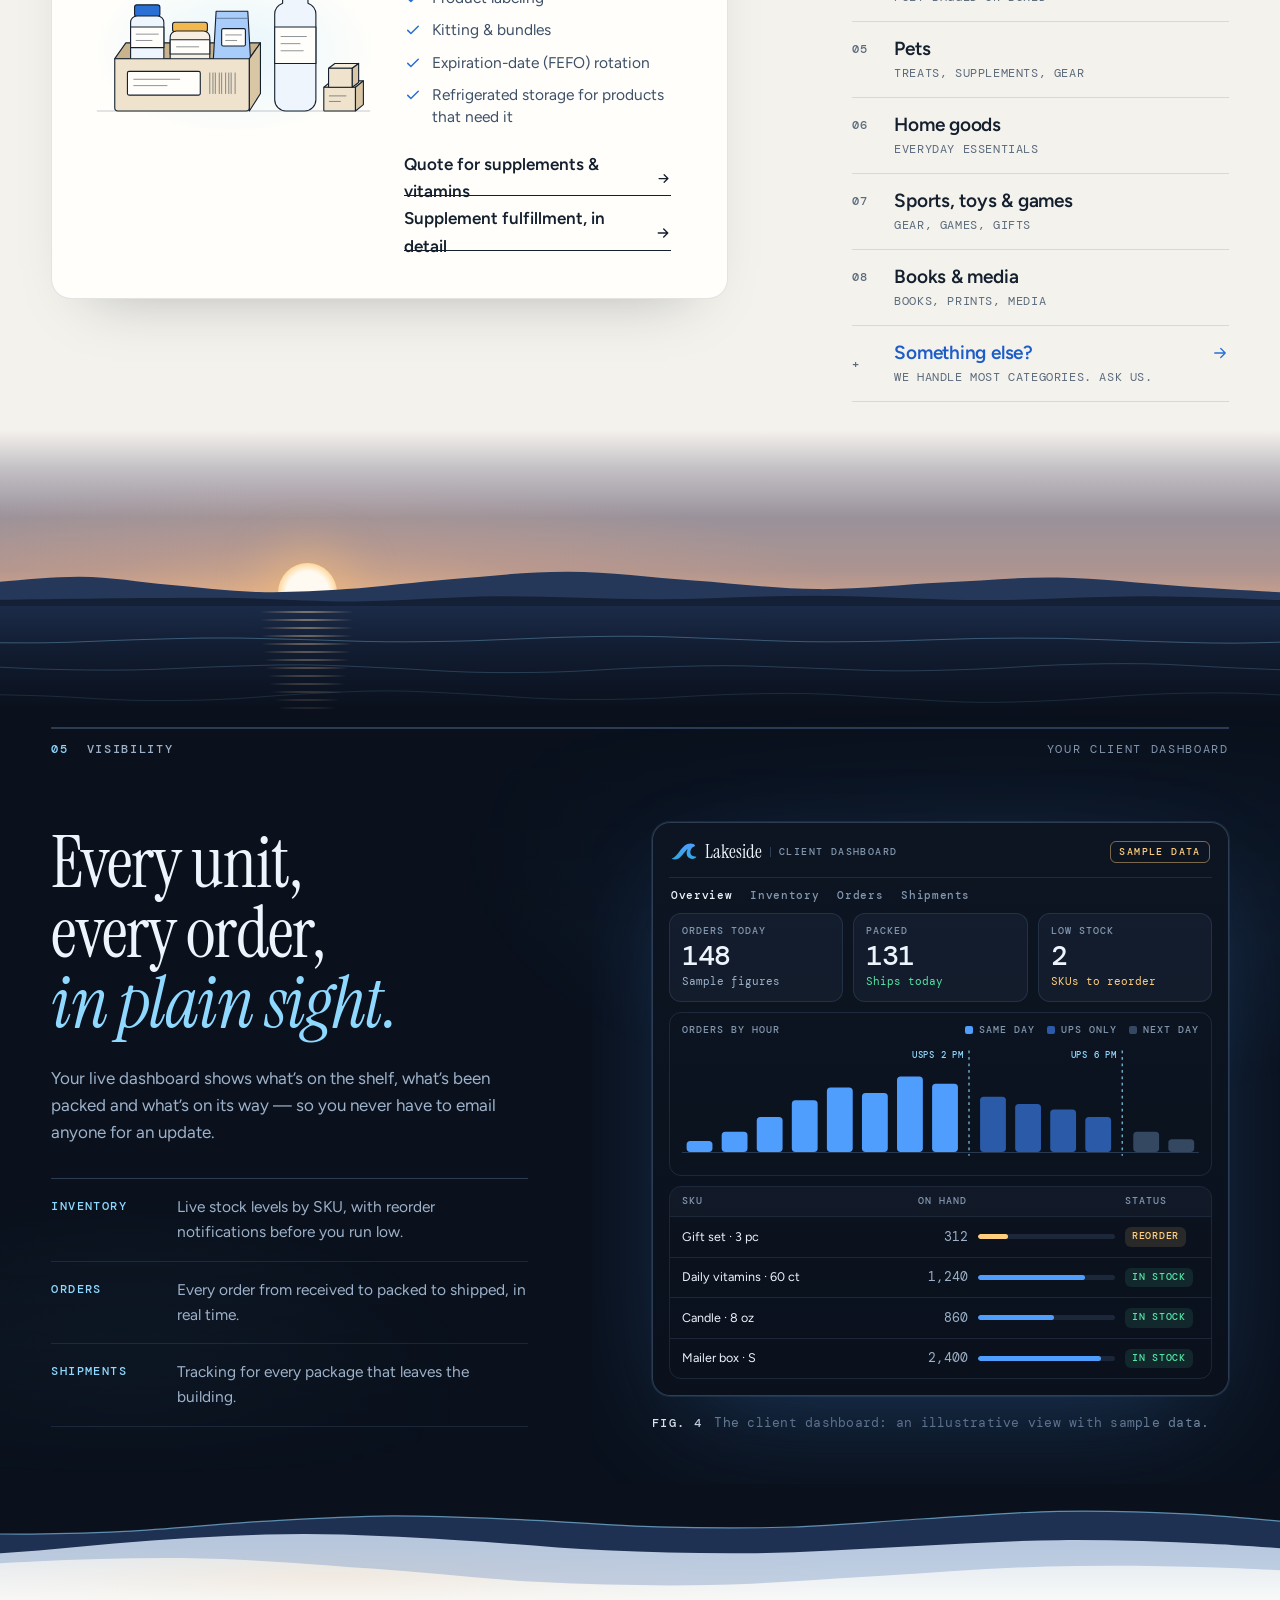
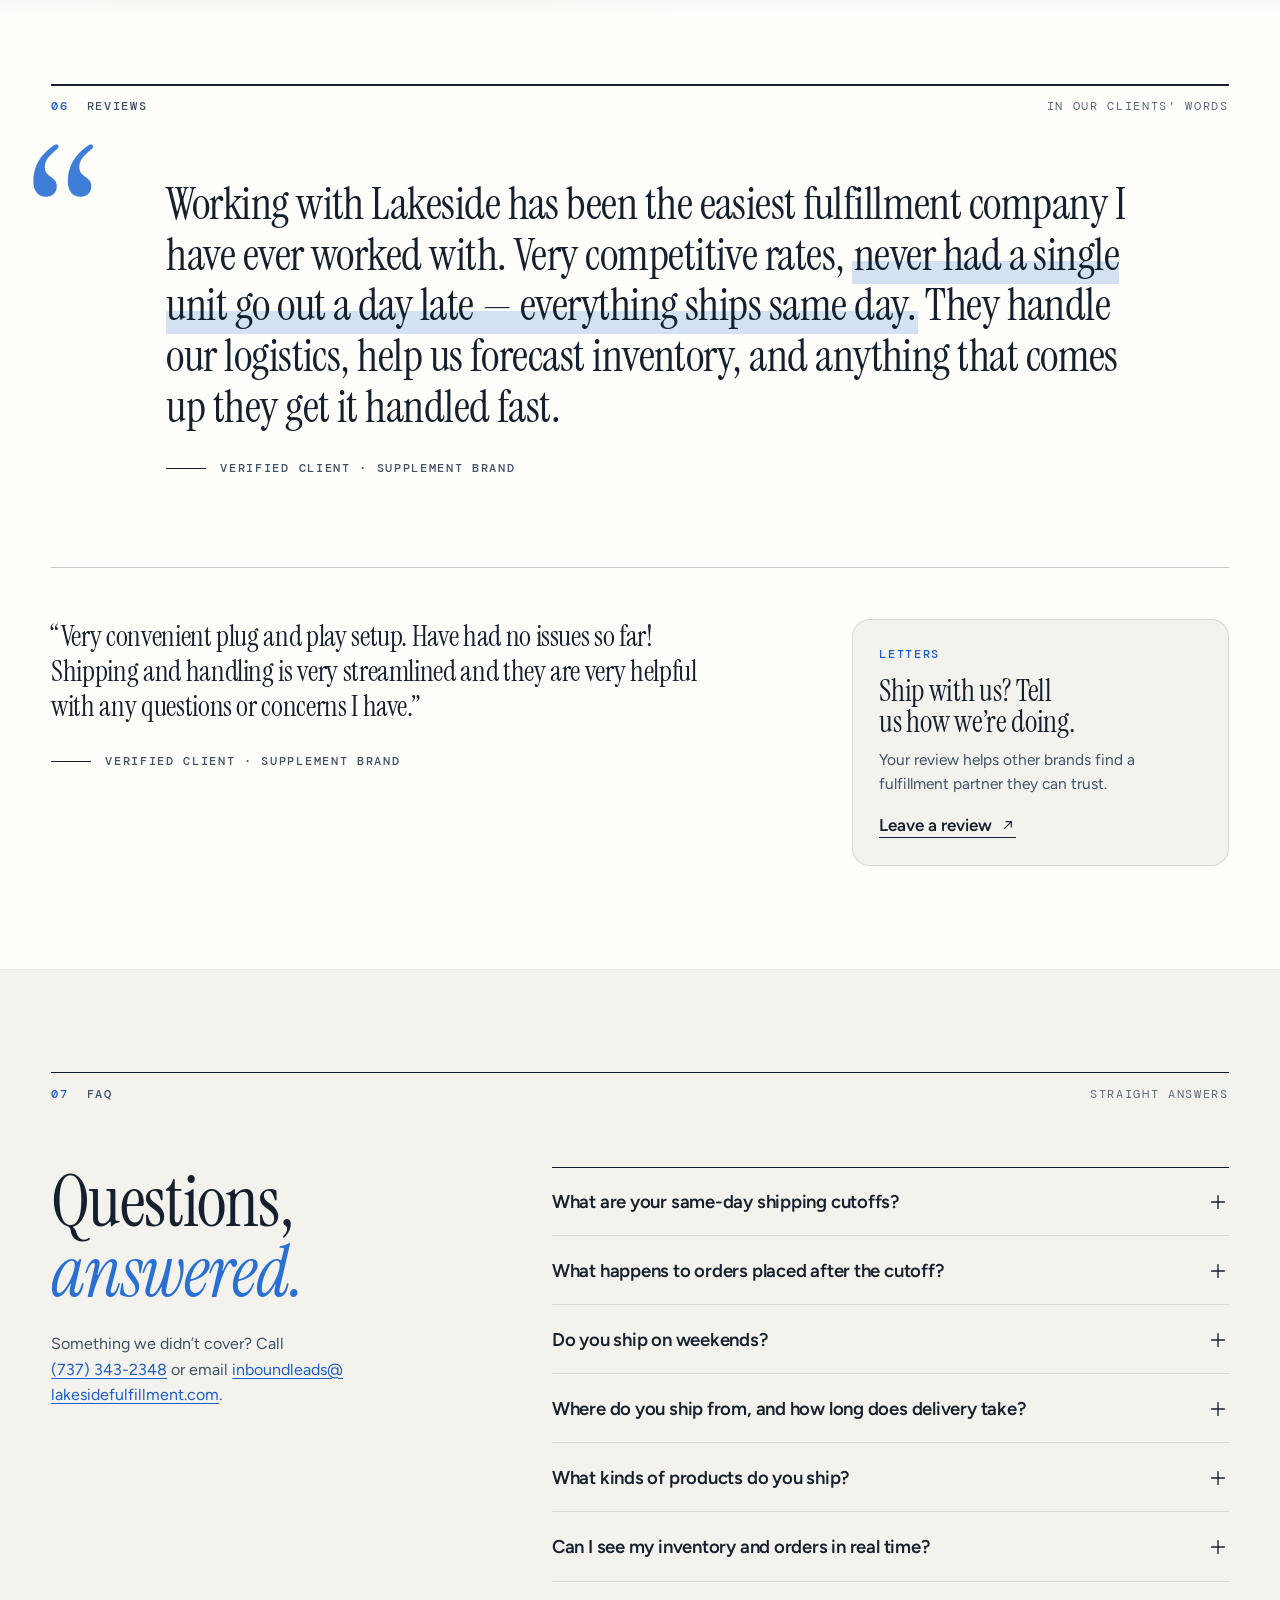
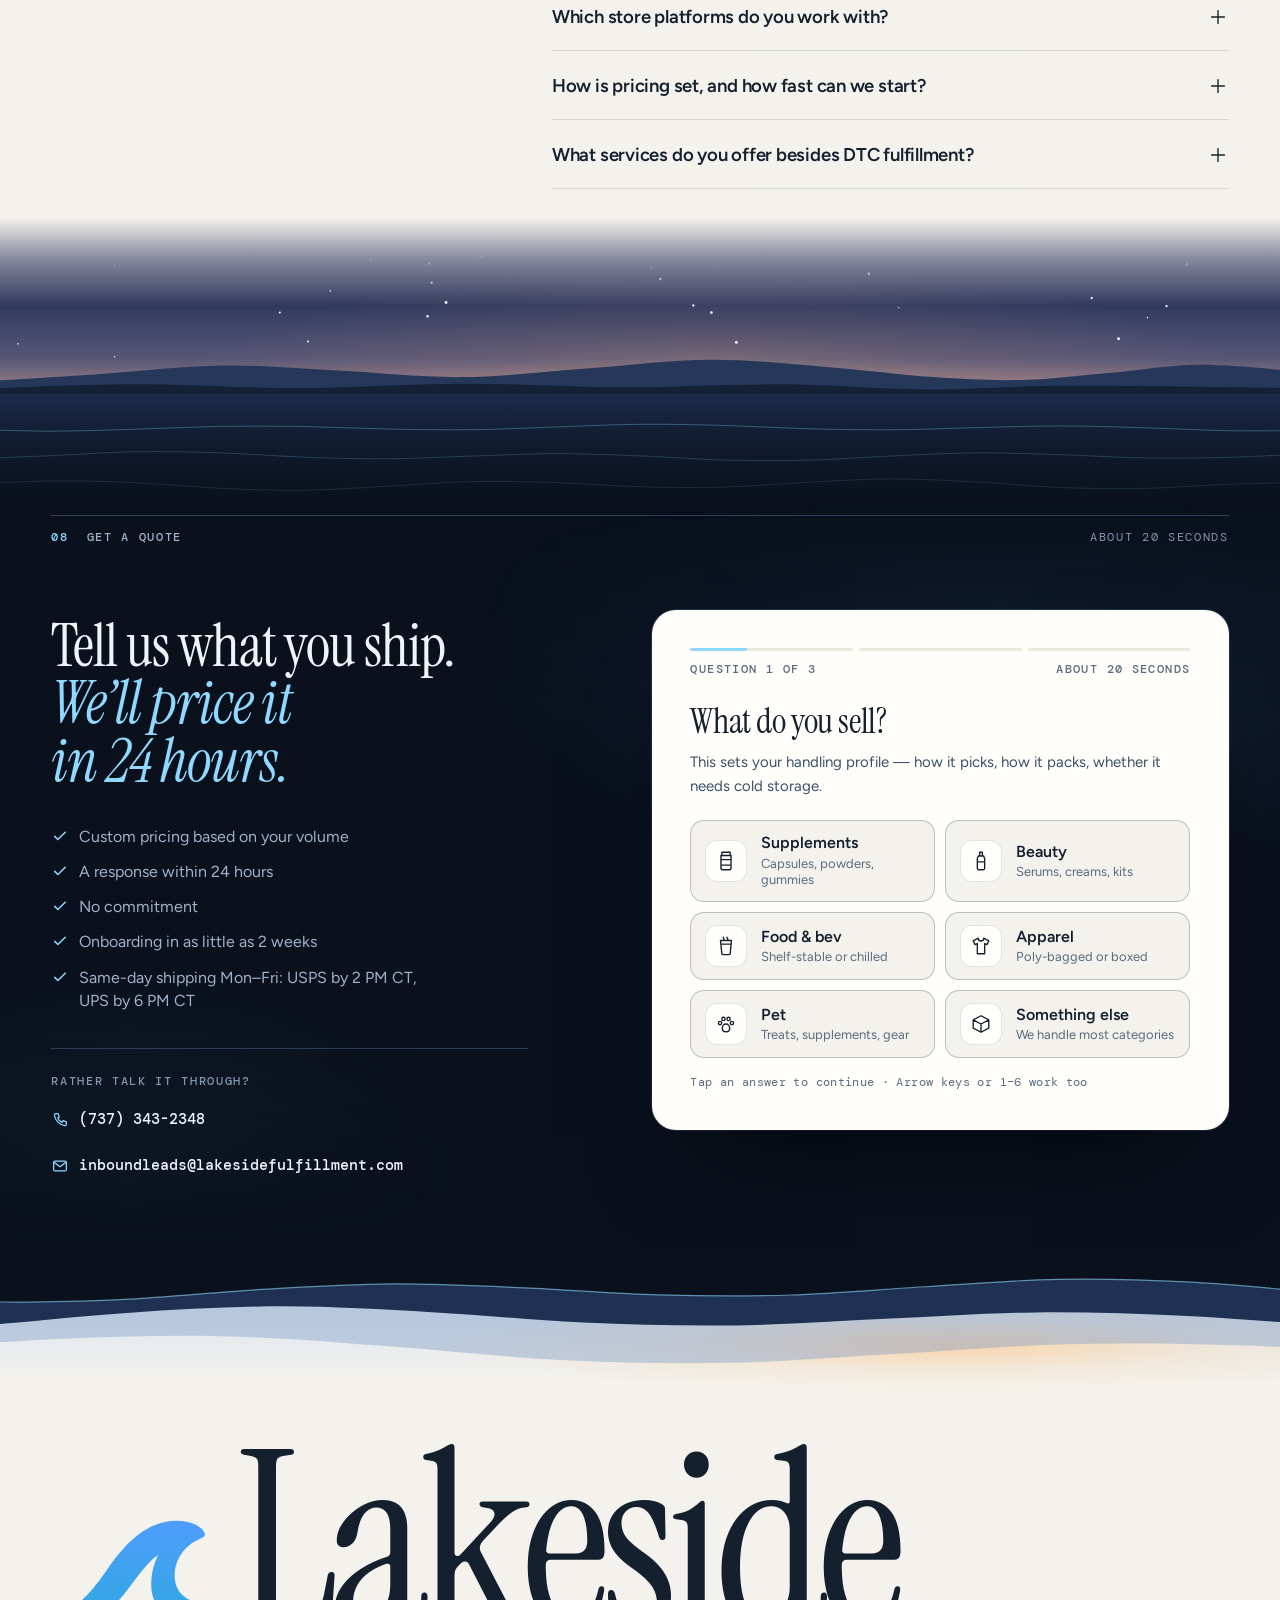
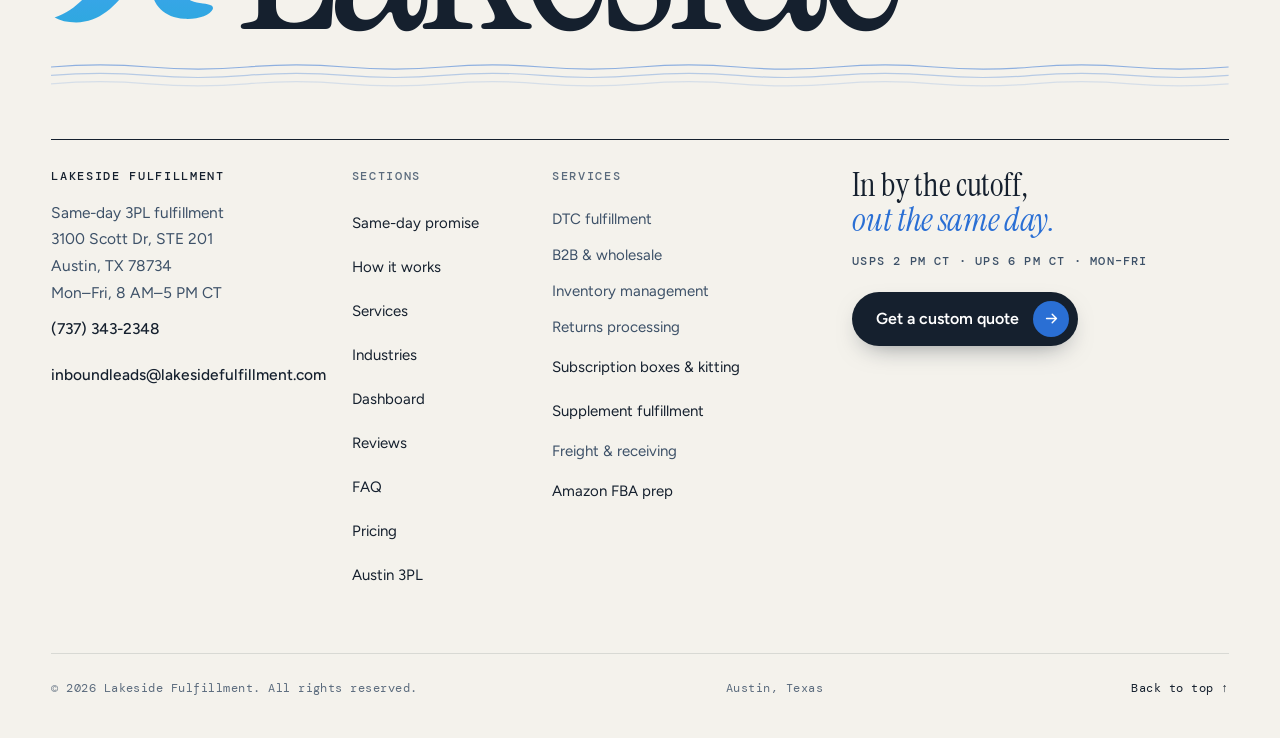
==== commit 96a31439: "Nick's 11-17 answers: holiday closures, hours and address, Google review link From the Search Consol" ====
--- a/index.html
+++ b/index.html
@@ -35,8 +35,8 @@
 <meta name="twitter:description" data-cutoff="usps ups" content="Same-day shipping from Austin, Monday to Friday. USPS cutoff 2 PM CT, UPS cutoff 6 PM CT, and 3–5 day delivery across the U.S.">
 <meta name="twitter:image" content="https://lakesidefulfillment.com/assets/og-card.png">
 <meta name="twitter:image:alt" content="Lakeside Fulfillment, same-day 3PL in Austin, Texas. USPS cutoff 2 PM CT, UPS cutoff 6 PM CT, Monday to Friday.">
-<!-- Structured data: one entity (#business) shared by every page; FAQPage text mirrors the visible FAQ word for word, so edit both together. Two visible questions ("What kinds of products do you ship?" and "What services do you offer besides DTC fulfillment?") are left out of FAQPage, and the offer catalog lists service names only, until Nick confirms the categories and services those answers list. TODO(Nick): add openingHoursSpecification when hours are confirmed; add sameAs + hasMap with the Google Business Profile URL; if the street address is not public on Maps, drop streetAddress here and on the landing pages. Never add geo or aggregateRating by guess -->
-<script type="application/ld+json">{"@context": "https://schema.org", "@graph": [{"@type": "LocalBusiness", "@id": "https://lakesidefulfillment.com/#business", "name": "Lakeside Fulfillment", "url": "https://lakesidefulfillment.com/", "logo": {"@type": "ImageObject", "@id": "https://lakesidefulfillment.com/#logo", "url": "https://lakesidefulfillment.com/assets/lakeside-wave-512.png", "width": 512, "height": 512, "caption": "Lakeside Fulfillment"}, "image": {"@id": "https://lakesidefulfillment.com/#logo"}, "telephone": "+1-737-343-2348", "email": "inboundleads@lakesidefulfillment.com", "description": "DTC-specialized 3PL in Austin, Texas. Same-day shipping Mon–Fri: USPS cutoff 2 PM CT, UPS cutoff 6 PM CT. 3–5 day U.S. delivery. Custom quote in 24 hours.", "address": {"@type": "PostalAddress", "streetAddress": "3100 Scott Dr, STE 201", "addressLocality": "Austin", "addressRegion": "TX", "postalCode": "78734", "addressCountry": "US"}, "areaServed": {"@type": "Country", "name": "United States"}, "contactPoint": {"@type": "ContactPoint", "contactType": "sales", "telephone": "+1-737-343-2348", "email": "inboundleads@lakesidefulfillment.com", "areaServed": "US"}, "knowsAbout": ["Third-party logistics", "E-commerce order fulfillment", "Supplement fulfillment", "Kitting and assembly", "Amazon FBA prep"], "hasOfferCatalog": {"@type": "OfferCatalog", "name": "Fulfillment services", "itemListElement": [{"@type": "Offer", "itemOffered": {"@type": "Service", "name": "DTC fulfillment"}}, {"@type": "Offer", "itemOffered": {"@type": "Service", "name": "B2B & wholesale"}}, {"@type": "Offer", "itemOffered": {"@type": "Service", "name": "Inventory management"}}, {"@type": "Offer", "itemOffered": {"@type": "Service", "name": "Returns processing"}}, {"@type": "Offer", "itemOffered": {"@type": "Service", "name": "Subscription boxes & kitting", "url": "https://lakesidefulfillment.com/kitting-assembly/"}}, {"@type": "Offer", "itemOffered": {"@type": "Service", "name": "Freight & receiving"}}, {"@type": "Offer", "itemOffered": {"@type": "Service", "name": "Amazon FBA prep", "url": "https://lakesidefulfillment.com/kitting-assembly/"}}]}}, {"@type": "WebSite", "@id": "https://lakesidefulfillment.com/#website", "url": "https://lakesidefulfillment.com/", "name": "Lakeside Fulfillment", "inLanguage": "en-US", "publisher": {"@id": "https://lakesidefulfillment.com/#business"}}, {"@type": "WebPage", "@id": "https://lakesidefulfillment.com/#webpage", "url": "https://lakesidefulfillment.com/", "name": "Lakeside Fulfillment — Same-day 3PL in Austin, Texas", "description": "DTC-specialized 3PL in Austin, Texas. Same-day shipping Mon–Fri: USPS cutoff 2 PM CT, UPS cutoff 6 PM CT. 3–5 day U.S. delivery. Custom quote in 24 hours.", "isPartOf": {"@id": "https://lakesidefulfillment.com/#website"}, "about": {"@id": "https://lakesidefulfillment.com/#business"}, "inLanguage": "en-US"}, {"@type": "FAQPage", "@id": "https://lakesidefulfillment.com/#faq", "isPartOf": {"@id": "https://lakesidefulfillment.com/#webpage"}, "mainEntity": [{"@type": "Question", "name": "What are your same-day shipping cutoffs?", "acceptedAnswer": {"@type": "Answer", "text": "Monday to Friday, USPS orders in by 2 PM CT and UPS orders in by 6 PM CT ship the same day. Which cutoff applies depends on the carrier your order ships with. Same-day orders are picked, packed, labeled and handed to the carrier from our warehouse in Austin, Texas."}}, {"@type": "Question", "name": "What happens to orders placed after the cutoff?", "acceptedAnswer": {"@type": "Answer", "text": "It depends on the carrier. On weekdays, USPS orders placed after 2 PM CT ship the next business day, while UPS orders placed before 6 PM CT still ship the same day. Any order placed after 6 PM CT, and any weekend order, ships the next business day."}}, {"@type": "Question", "name": "Do you ship on weekends?", "acceptedAnswer": {"@type": "Answer", "text": "No. We ship Monday to Friday. Orders placed on Saturday or Sunday ship the next business day."}}, {"@type": "Question", "name": "Where do you ship from, and how long does delivery take?", "acceptedAnswer": {"@type": "Answer", "text": "We ship from our warehouse in Austin, Texas, a central U.S. location. Delivery takes 3–5 days across the U.S., so both coasts are within reach."}}, {"@type": "Question", "name": "Can I see my inventory and orders in real time?", "acceptedAnswer": {"@type": "Answer", "text": "Yes. Your client dashboard shows inventory, orders and shipments live, with stock levels and reorder notifications."}}, {"@type": "Question", "name": "Which store platforms do you work with?", "acceptedAnswer": {"@type": "Answer", "text": "Orders reach us through ShipStation, which connects to Shopify, WooCommerce and most other carts. Connecting your store is part of onboarding."}}, {"@type": "Question", "name": "How is pricing set, and how fast can we start?", "acceptedAnswer": {"@type": "Answer", "text": "Your rate depends on your monthly order volume and on how your product packs: its size, weight and fragility. Our standard rates are published on our pricing page. Tell us what you sell and roughly how many orders you ship a month, and we’ll send a custom quote within 24 hours, with no commitment. Onboarding can take as little as 2 weeks."}}]}]}</script>
+<!-- Structured data: one entity (#business) shared by every page; FAQPage text mirrors the visible FAQ word for word, so edit both together. Two visible questions ("What kinds of products do you ship?" and "What services do you offer besides DTC fulfillment?") are left out of FAQPage, and the offer catalog lists service names only, until Nick confirms the categories and services those answers list. Hours and holiday closures confirmed by Nick 11-17 (Mon-Fri 8-5 CT; closed 11-26, 11-27, 12-25, 1-1): they match the footer and the CLOSED list in the script below, so edit all three together. TODO(Nick): add sameAs + hasMap once we have the Google Maps share link for the profile. Never add geo or aggregateRating by guess -->
+<script type="application/ld+json">{"@context": "https://schema.org", "@graph": [{"@type": "LocalBusiness", "@id": "https://lakesidefulfillment.com/#business", "name": "Lakeside Fulfillment", "url": "https://lakesidefulfillment.com/", "logo": {"@type": "ImageObject", "@id": "https://lakesidefulfillment.com/#logo", "url": "https://lakesidefulfillment.com/assets/lakeside-wave-512.png", "width": 512, "height": 512, "caption": "Lakeside Fulfillment"}, "image": {"@id": "https://lakesidefulfillment.com/#logo"}, "telephone": "+1-737-343-2348", "email": "inboundleads@lakesidefulfillment.com", "description": "DTC-specialized 3PL in Austin, Texas. Same-day shipping Mon–Fri: USPS cutoff 2 PM CT, UPS cutoff 6 PM CT. 3–5 day U.S. delivery. Custom quote in 24 hours.", "address": {"@type": "PostalAddress", "streetAddress": "3100 Scott Dr, STE 201", "addressLocality": "Austin", "addressRegion": "TX", "postalCode": "78734", "addressCountry": "US"}, "openingHoursSpecification": [{"@type": "OpeningHoursSpecification", "dayOfWeek": ["Monday", "Tuesday", "Wednesday", "Thursday", "Friday"], "opens": "08:00", "closes": "17:00"}], "specialOpeningHoursSpecification": [{"@type": "OpeningHoursSpecification", "validFrom": "2026-11-26", "validThrough": "2026-11-27", "opens": "00:00", "closes": "00:00"}, {"@type": "OpeningHoursSpecification", "validFrom": "2026-12-25", "validThrough": "2026-12-25", "opens": "00:00", "closes": "00:00"}, {"@type": "OpeningHoursSpecification", "validFrom": "2027-01-01", "validThrough": "2027-01-01", "opens": "00:00", "closes": "00:00"}], "areaServed": {"@type": "Country", "name": "United States"}, "contactPoint": {"@type": "ContactPoint", "contactType": "sales", "telephone": "+1-737-343-2348", "email": "inboundleads@lakesidefulfillment.com", "areaServed": "US"}, "knowsAbout": ["Third-party logistics", "E-commerce order fulfillment", "Supplement fulfillment", "Kitting and assembly", "Amazon FBA prep"], "hasOfferCatalog": {"@type": "OfferCatalog", "name": "Fulfillment services", "itemListElement": [{"@type": "Offer", "itemOffered": {"@type": "Service", "name": "DTC fulfillment"}}, {"@type": "Offer", "itemOffered": {"@type": "Service", "name": "B2B & wholesale"}}, {"@type": "Offer", "itemOffered": {"@type": "Service", "name": "Inventory management"}}, {"@type": "Offer", "itemOffered": {"@type": "Service", "name": "Returns processing"}}, {"@type": "Offer", "itemOffered": {"@type": "Service", "name": "Subscription boxes & kitting", "url": "https://lakesidefulfillment.com/kitting-assembly/"}}, {"@type": "Offer", "itemOffered": {"@type": "Service", "name": "Freight & receiving"}}, {"@type": "Offer", "itemOffered": {"@type": "Service", "name": "Amazon FBA prep", "url": "https://lakesidefulfillment.com/kitting-assembly/"}}]}}, {"@type": "WebSite", "@id": "https://lakesidefulfillment.com/#website", "url": "https://lakesidefulfillment.com/", "name": "Lakeside Fulfillment", "inLanguage": "en-US", "publisher": {"@id": "https://lakesidefulfillment.com/#business"}}, {"@type": "WebPage", "@id": "https://lakesidefulfillment.com/#webpage", "url": "https://lakesidefulfillment.com/", "name": "Lakeside Fulfillment — Same-day 3PL in Austin, Texas", "description": "DTC-specialized 3PL in Austin, Texas. Same-day shipping Mon–Fri: USPS cutoff 2 PM CT, UPS cutoff 6 PM CT. 3–5 day U.S. delivery. Custom quote in 24 hours.", "isPartOf": {"@id": "https://lakesidefulfillment.com/#website"}, "about": {"@id": "https://lakesidefulfillment.com/#business"}, "inLanguage": "en-US"}, {"@type": "FAQPage", "@id": "https://lakesidefulfillment.com/#faq", "isPartOf": {"@id": "https://lakesidefulfillment.com/#webpage"}, "mainEntity": [{"@type": "Question", "name": "What are your same-day shipping cutoffs?", "acceptedAnswer": {"@type": "Answer", "text": "Monday to Friday, USPS orders in by 2 PM CT and UPS orders in by 6 PM CT ship the same day. Which cutoff applies depends on the carrier your order ships with. Same-day orders are picked, packed, labeled and handed to the carrier from our warehouse in Austin, Texas."}}, {"@type": "Question", "name": "What happens to orders placed after the cutoff?", "acceptedAnswer": {"@type": "Answer", "text": "It depends on the carrier. On weekdays, USPS orders placed after 2 PM CT ship the next business day, while UPS orders placed before 6 PM CT still ship the same day. Any order placed after 6 PM CT, and any weekend order, ships the next business day."}}, {"@type": "Question", "name": "Do you ship on weekends?", "acceptedAnswer": {"@type": "Answer", "text": "No. We ship Monday to Friday. Orders placed on Saturday or Sunday ship the next business day."}}, {"@type": "Question", "name": "Where do you ship from, and how long does delivery take?", "acceptedAnswer": {"@type": "Answer", "text": "We ship from our warehouse in Austin, Texas, a central U.S. location. Delivery takes 3–5 days across the U.S., so both coasts are within reach."}}, {"@type": "Question", "name": "Can I see my inventory and orders in real time?", "acceptedAnswer": {"@type": "Answer", "text": "Yes. Your client dashboard shows inventory, orders and shipments live, with stock levels and reorder notifications."}}, {"@type": "Question", "name": "Which store platforms do you work with?", "acceptedAnswer": {"@type": "Answer", "text": "Orders reach us through ShipStation, which connects to Shopify, WooCommerce and most other carts. Connecting your store is part of onboarding."}}, {"@type": "Question", "name": "How is pricing set, and how fast can we start?", "acceptedAnswer": {"@type": "Answer", "text": "Your rate depends on your monthly order volume and on how your product packs: its size, weight and fragility. Our standard rates are published on our pricing page. Tell us what you sell and roughly how many orders you ship a month, and we’ll send a custom quote within 24 hours, with no commitment. Onboarding can take as little as 2 weeks."}}]}]}</script>
 <!-- Google tag (gtag.js): GA4 G-BYE6PHLJ33 (Nick, 11-12), on every page -->
 <script async src="https://www.googletagmanager.com/gtag/js?id=G-BYE6PHLJ33"></script>
 <script>
@@ -424,7 +424,7 @@
         <p class="feat-k">Letters</p>
         <h3 id="letter-h">Ship with us? Tell us how we’re doing.</h3>
         <p>Your review helps other brands find a fulfillment partner they can trust.</p>
-        <a class="tlink" href="https://docs.google.com/forms/d/e/1FAIpQLSenGO7fmb72tJkM8x6o81GaAl1Ic8IctPUCqahVb4ky-nECEw/viewform" target="_blank" rel="noopener">Leave a review<svg class="ic" aria-hidden="true"><use href="#i-ext"/></svg><span class="sr"> (opens in a new tab)</span></a>
+        <a class="tlink" href="https://g.page/r/CYQJEBvzje7zEBM/review" target="_blank" rel="noopener">Leave a review<svg class="ic" aria-hidden="true"><use href="#i-ext"/></svg><span class="sr"> (opens in a new tab)</span></a>
       </aside>
     </div>
   </div>
@@ -558,8 +558,9 @@
         <h2 class="f-h">Lakeside Fulfillment</h2>
         <address>
           <span>Same-day 3PL fulfillment</span>
-          <span>Austin, Texas</span>
-          <!-- TODO(Nick): street address. If it is public on Maps, show "3100 Scott Dr, STE 201, Austin, TX 78734" here on every page to match the JSON-LD. If NOT, remove streetAddress from the JSON-LD on every page and from the /austin-3pl/ FAQ answer. Business hours go here too once confirmed. -->
+          <span>3100 Scott Dr, STE 201</span>
+          <span>Austin, TX 78734</span>
+          <span>Mon&ndash;Fri, 8&nbsp;AM&ndash;5&nbsp;PM&nbsp;CT</span>
           <a href="tel:+17373432348">(737) 343-2348</a>
           <a href="mailto:inboundleads@lakesidefulfillment.com">inboundleads@<wbr>lakesidefulfillment.com</a>
         </address>
@@ -603,9 +604,9 @@
 var CUTOFFS = [{ carrier: 'USPS', key: 'usps', h: 14 }, { carrier: 'UPS', key: 'ups', h: 18 }];
 /* Shipping days, 0 = Sunday: Monday to Friday. Weekend orders ship the next business day. */
 var SHIP_DAYS = [1, 2, 3, 4, 5];
-/* Austin dates with no carrier pickup, 'YYYY-MM-DD' (e.g. carrier holidays). Empty until Nick confirms them; a listed date
-   is skipped by both countdowns exactly like a weekend day. */
-var CLOSED = [];
+/* Austin dates Lakeside is closed, 'YYYY-MM-DD' (Nick, 11-17: Thanksgiving, the day after, Christmas, New Year's Day). A listed
+   date is skipped by both countdowns exactly like a weekend day. Add next year's dates here each fall. */
+var CLOSED = ['2026-11-26', '2026-11-27', '2026-12-25', '2027-01-01'];
 CUTOFFS.sort(function (a, b) { return a.h - b.h; });
 var byKey = function (k) { return CUTOFFS.filter(function (c) { return c.key === k; })[0]; };
 var hm = function (h) { return (h % 12 || 12) + (h < 12 ? '\u00a0AM' : '\u00a0PM'); }; /* no-break space: a time never splits from its unit */
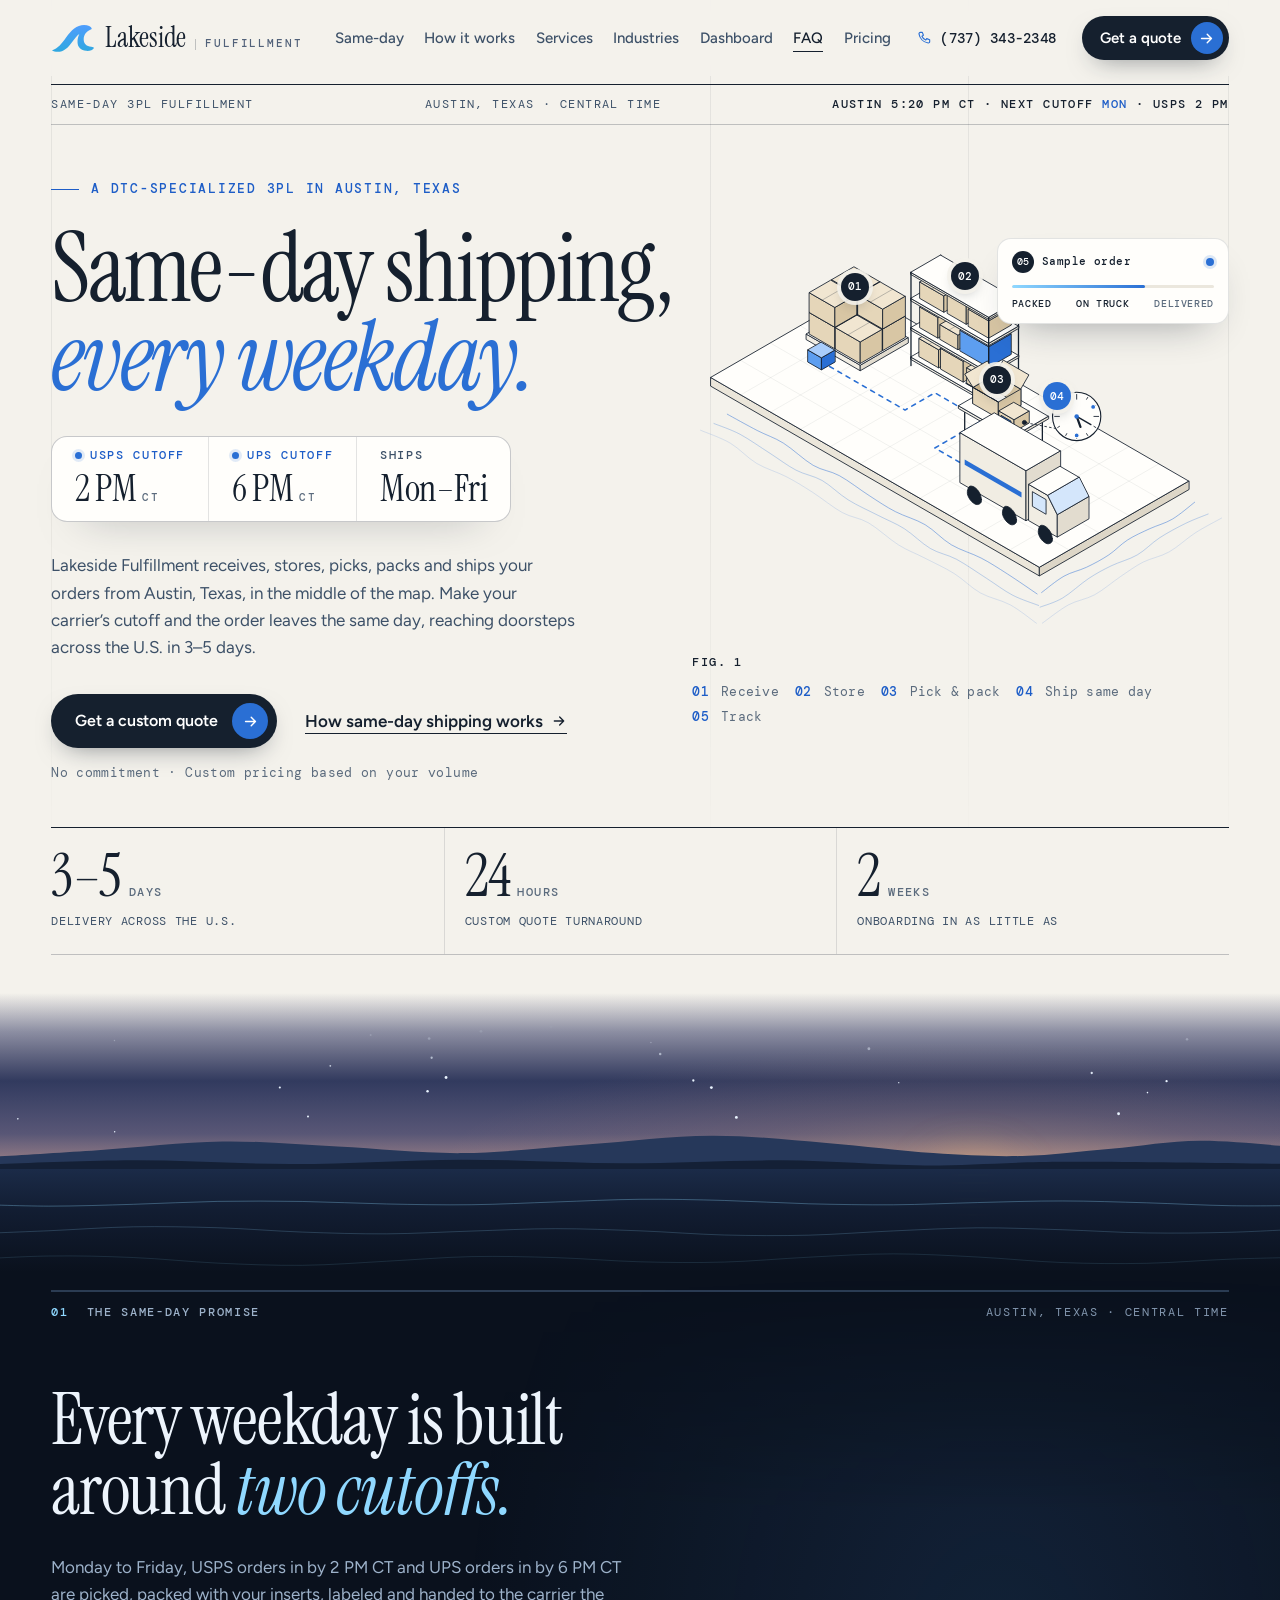
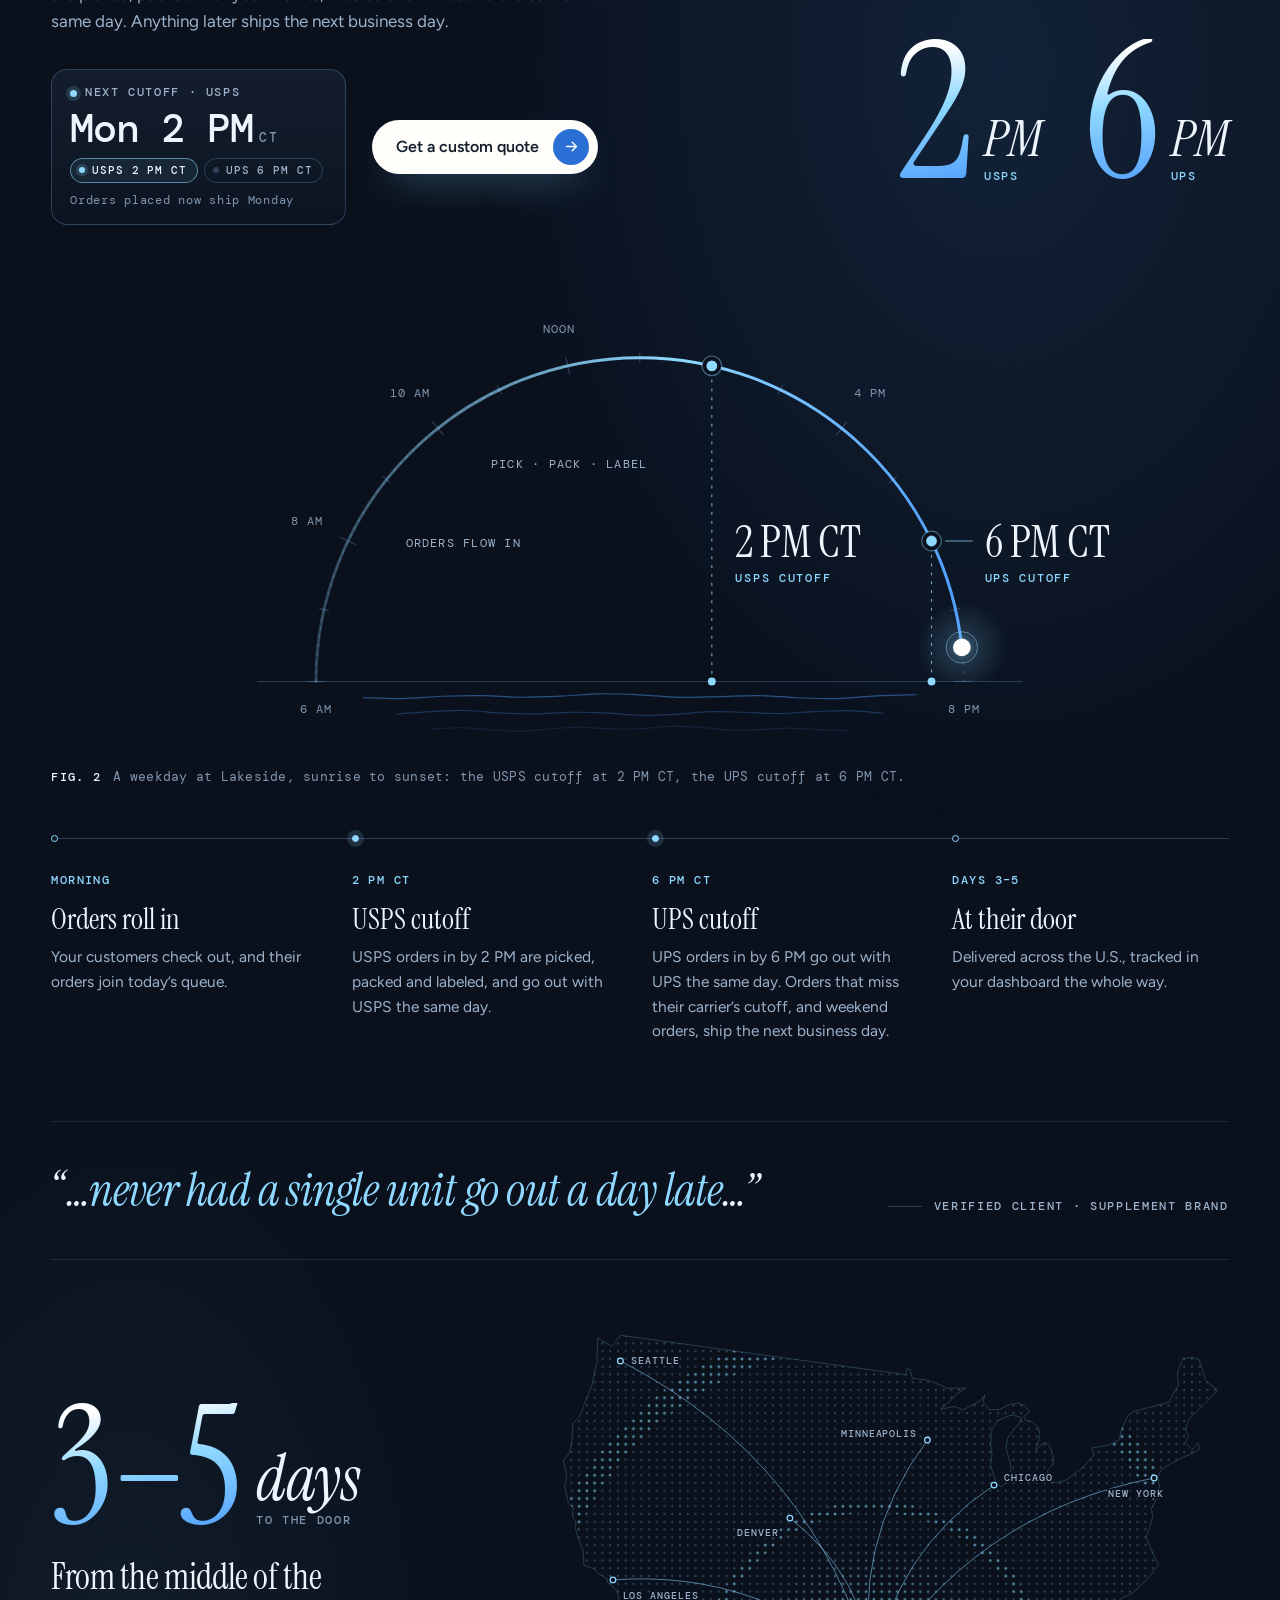
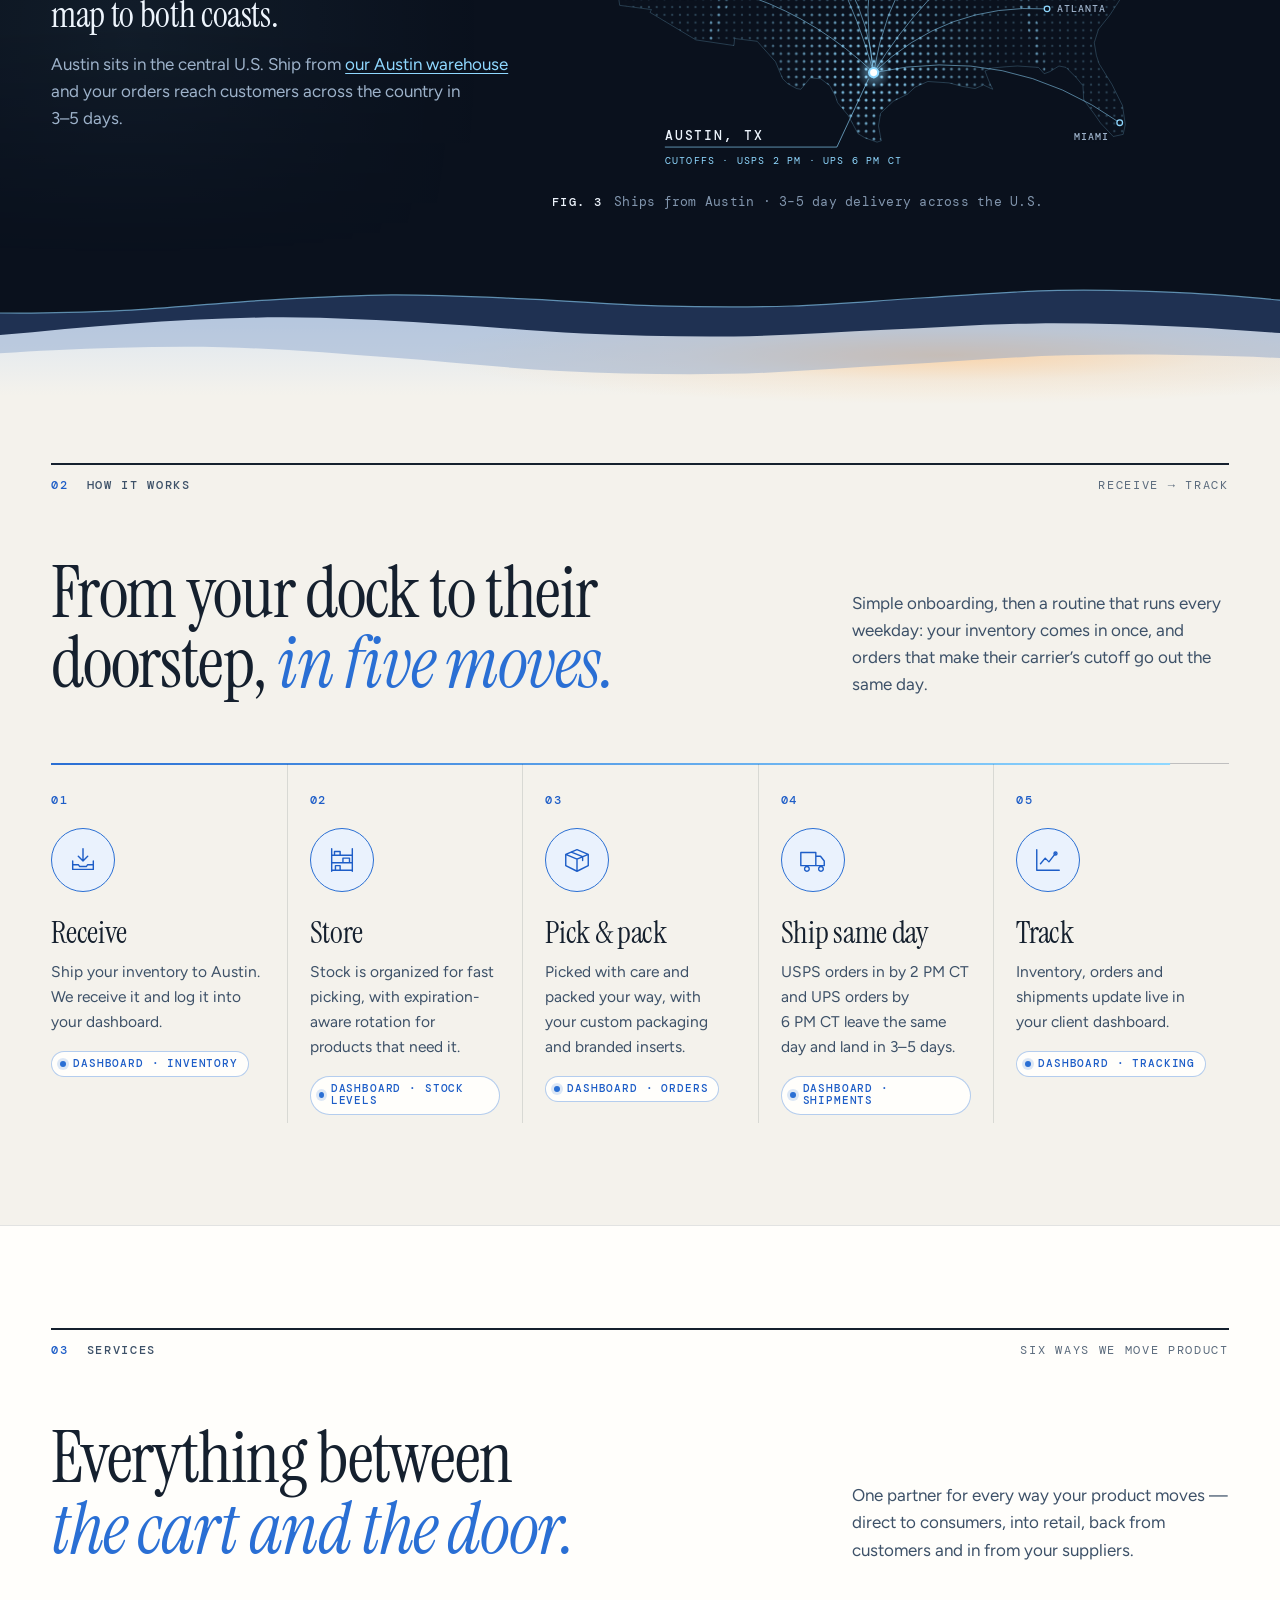
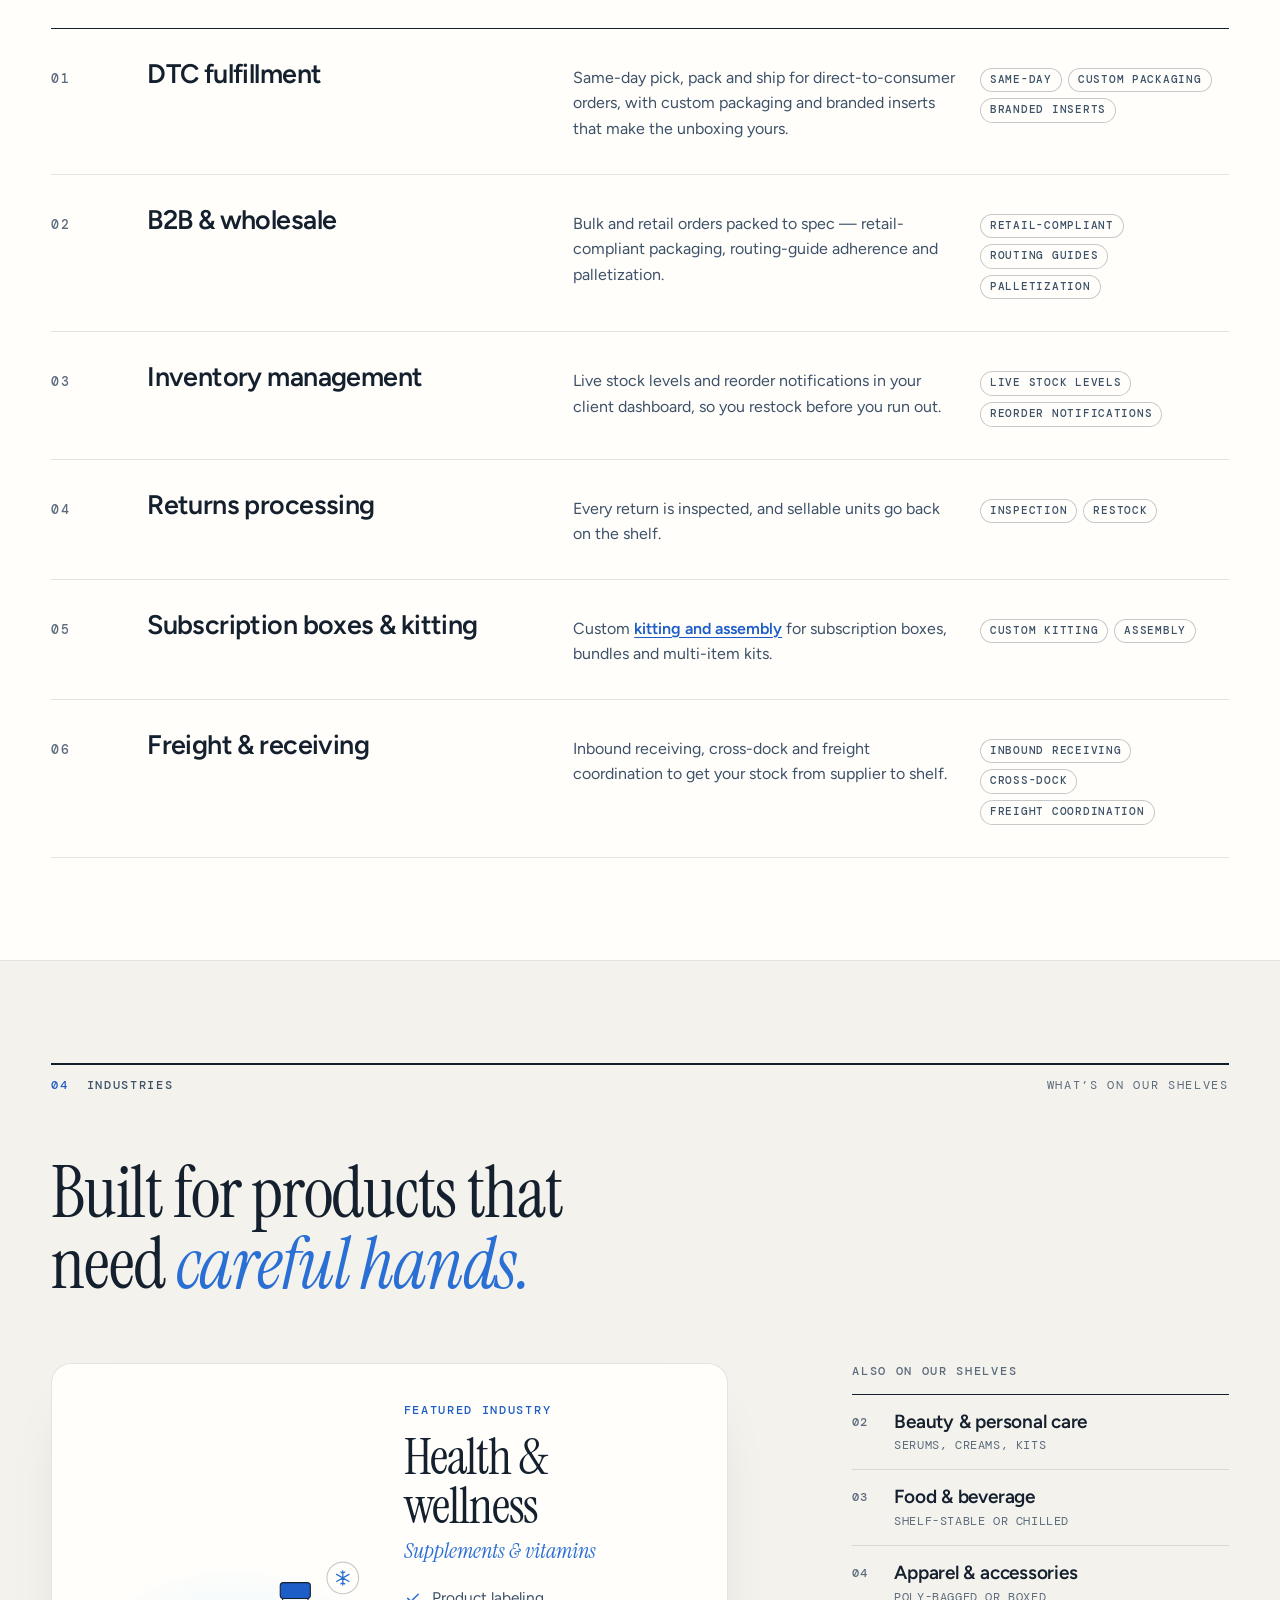
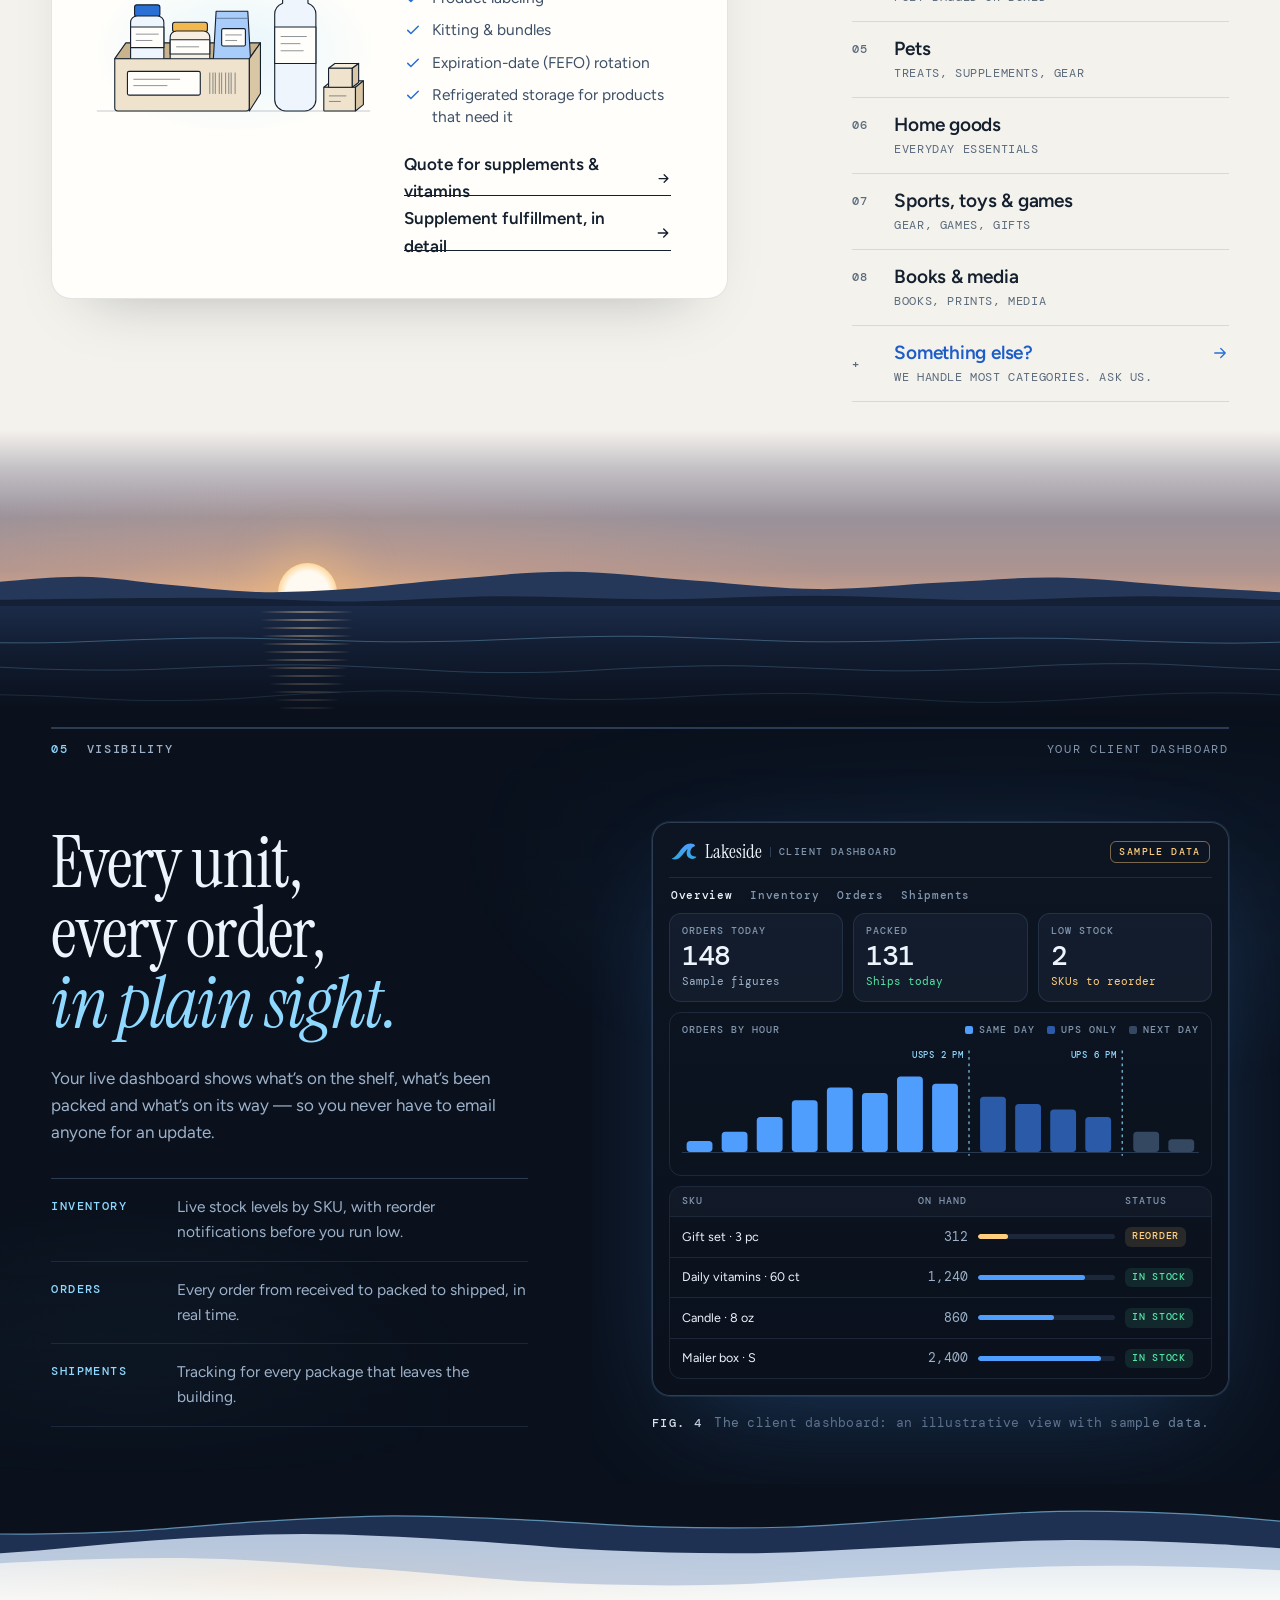
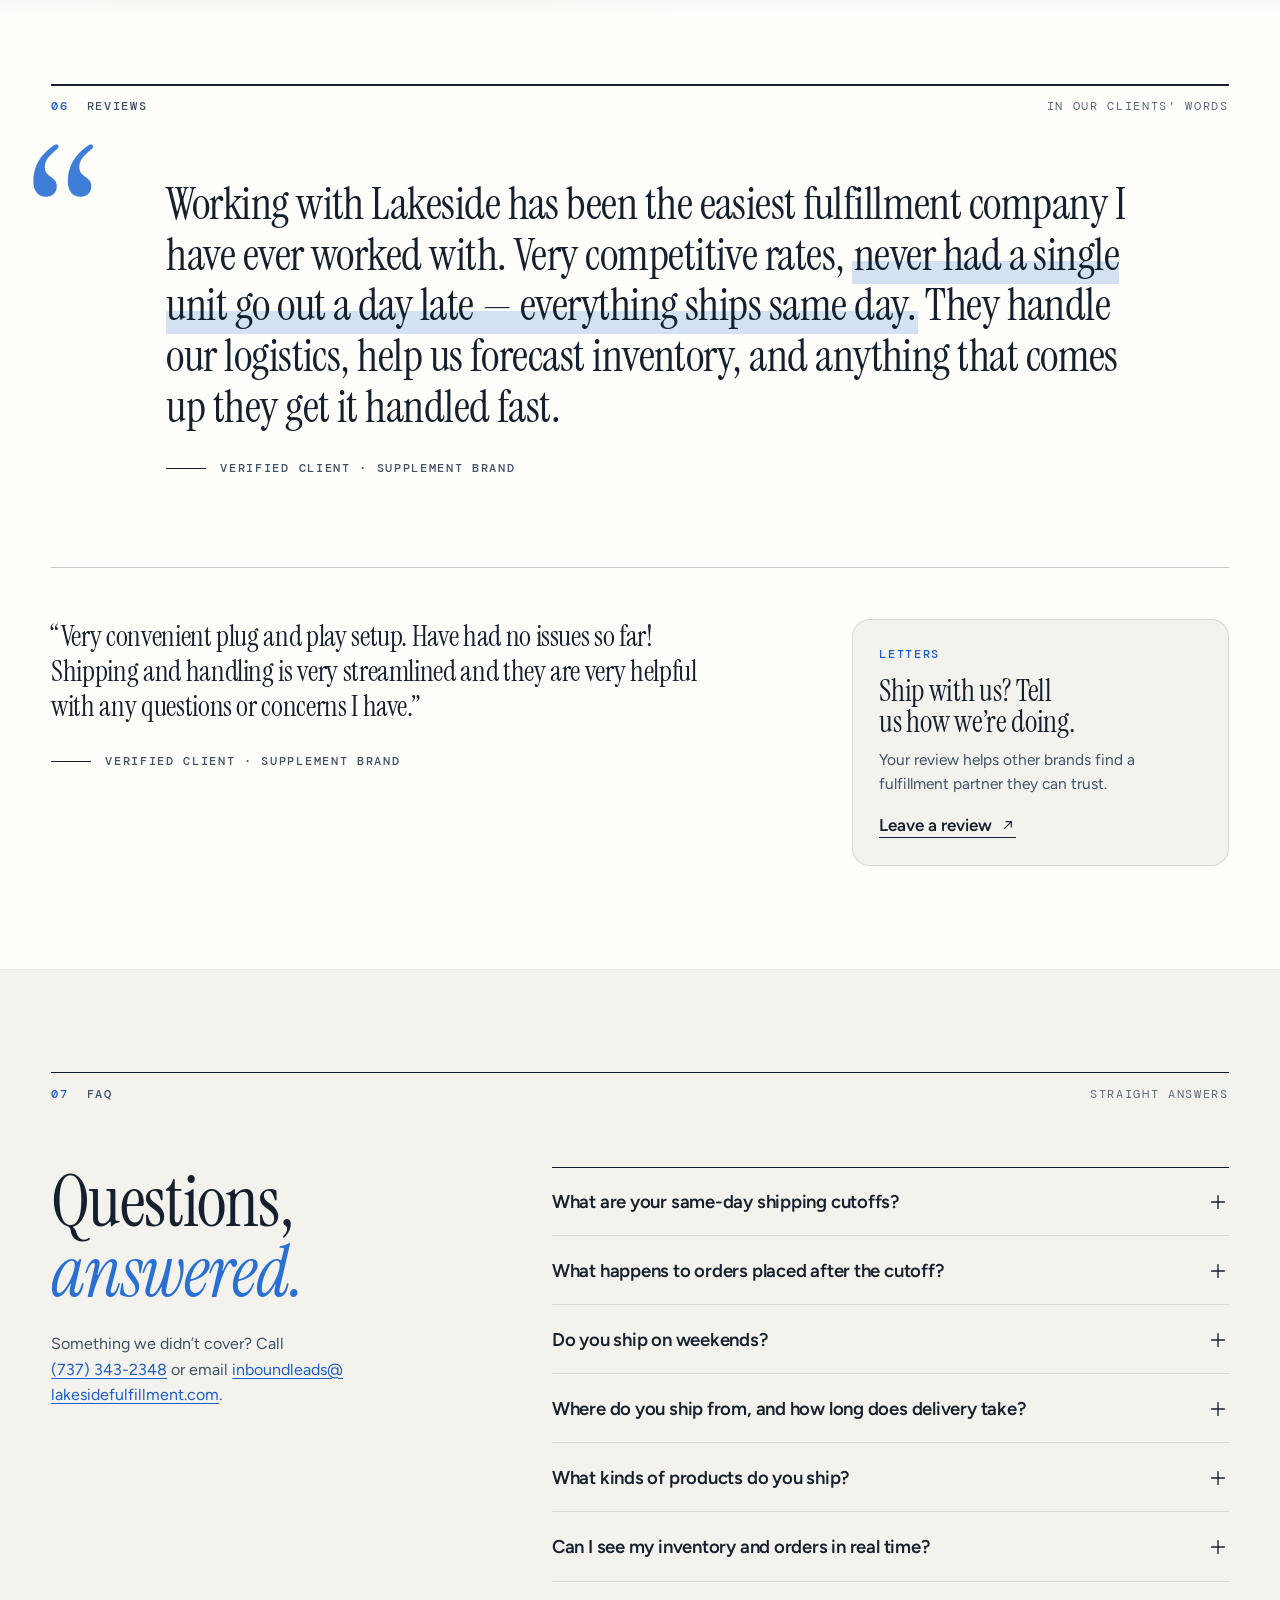
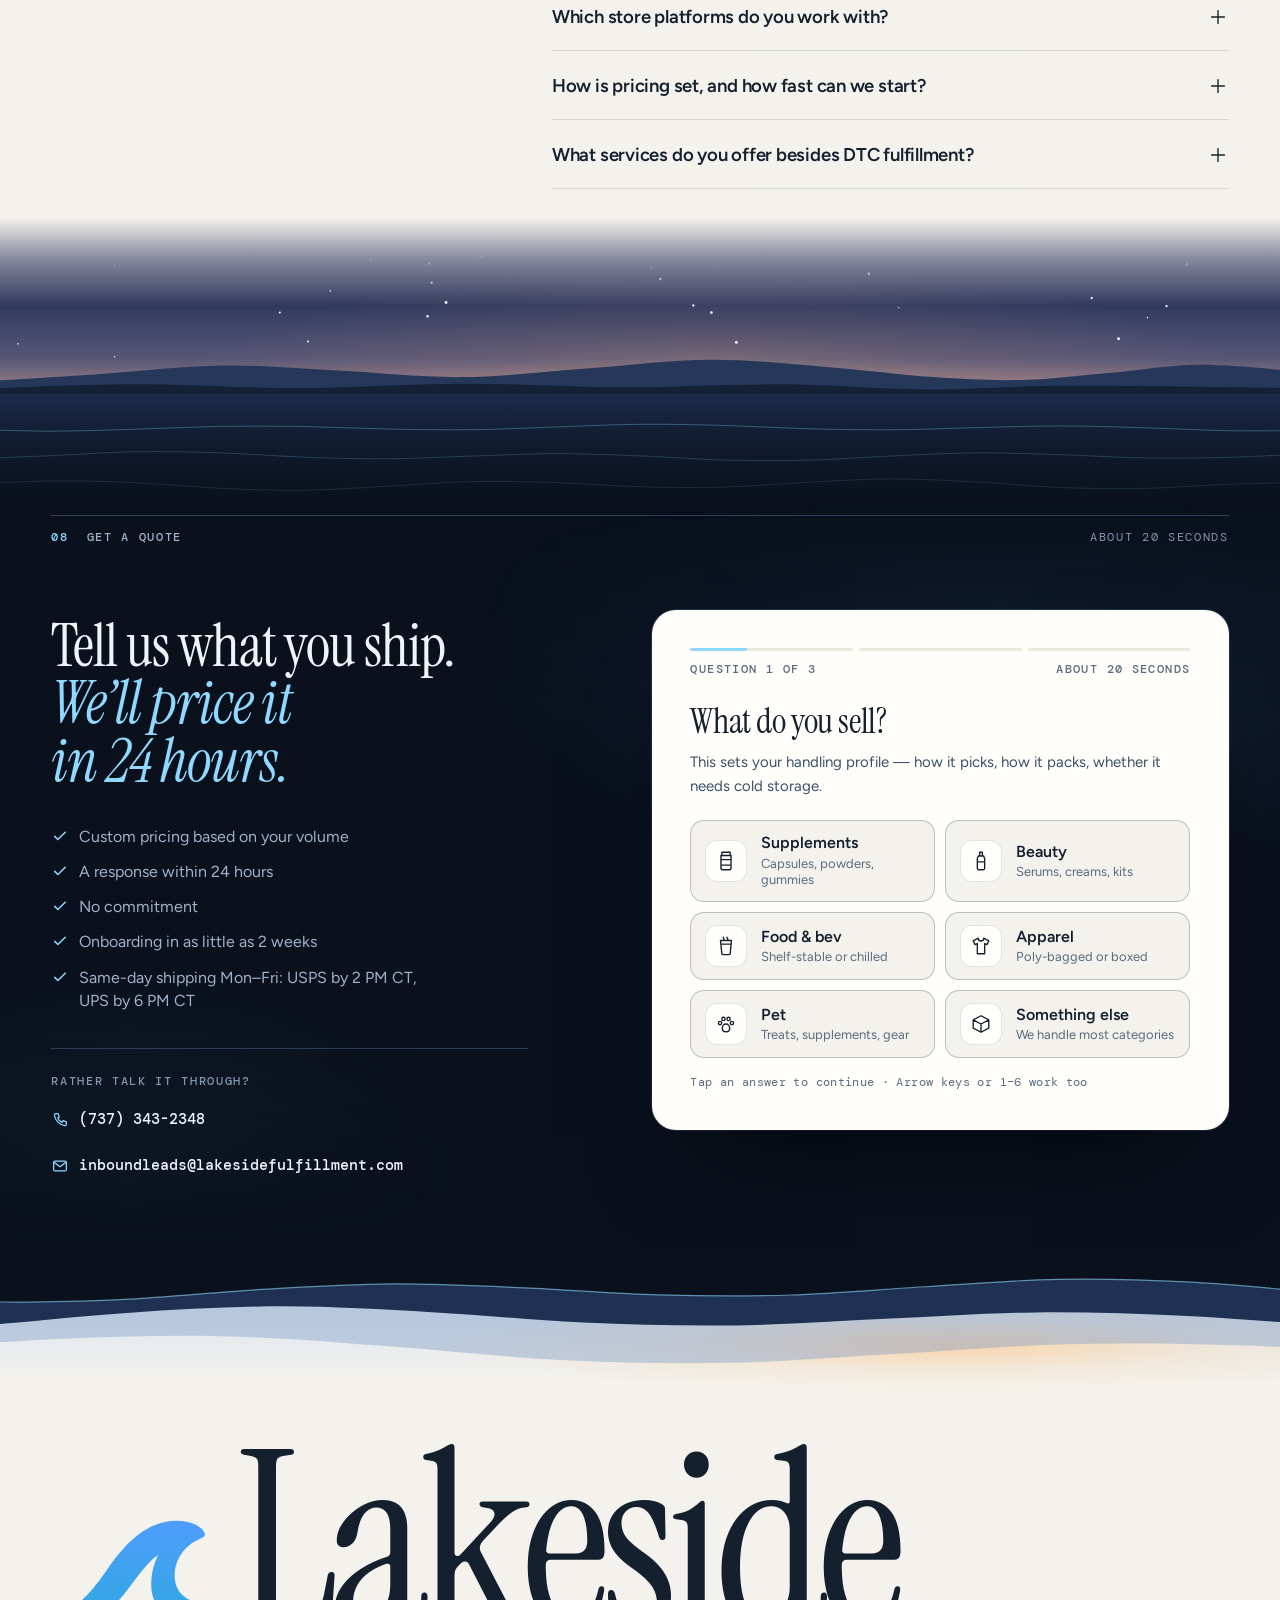
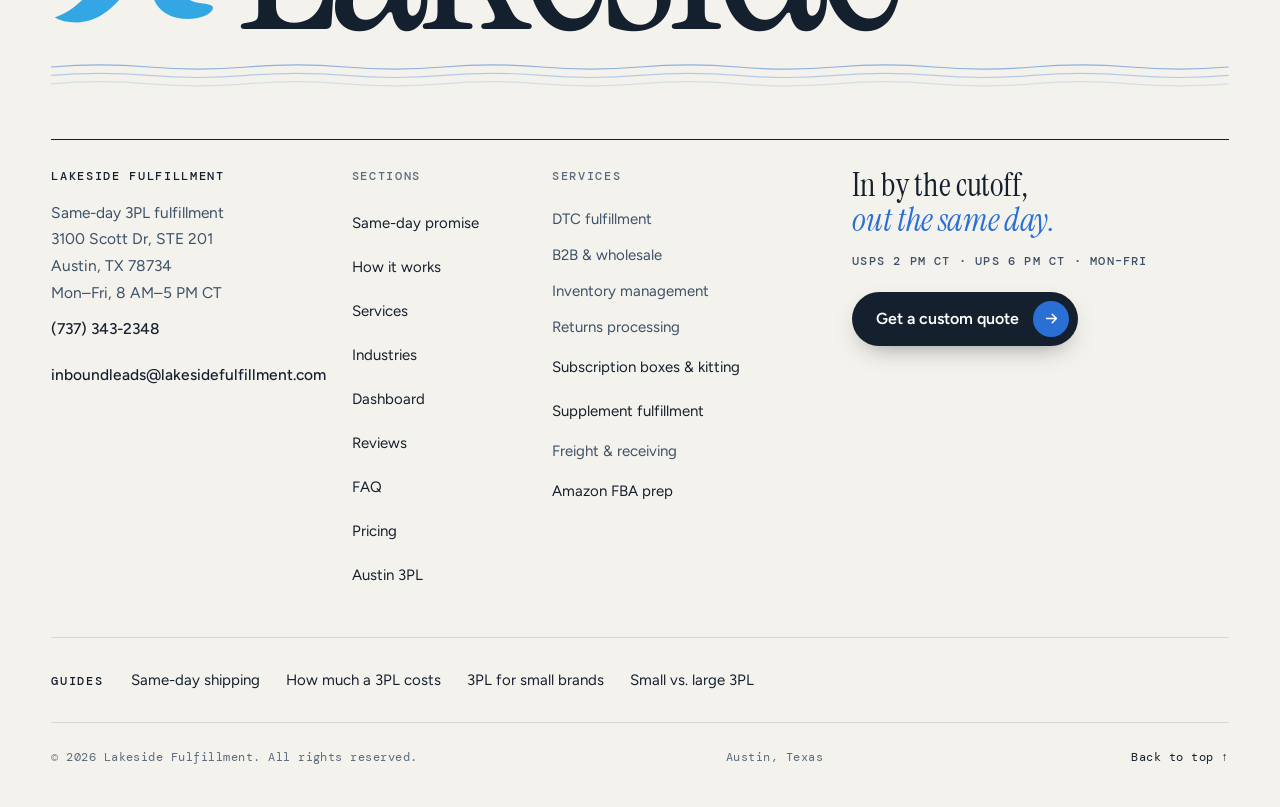
==== commit 94c57c41: "Four answer pages for AI search: same-day shipping, 3PL cost, small brands, small vs. large New page" ====
--- a/index.html
+++ b/index.html
@@ -440,7 +440,7 @@
         <p data-fx="rise">Something we didn’t cover? Call <a href="tel:+17373432348">(737) 343-2348</a> or email <a href="mailto:inboundleads@lakesidefulfillment.com">inboundleads@<wbr>lakesidefulfillment.com</a>.</p>
       </div>
       <div class="qa">
-        <details data-fx="slide"><summary><span>What are your same-day shipping cutoffs?</span><svg class="ic pm" aria-hidden="true"><use href="#i-plus"/></svg></summary><div class="ans"><p>Monday to Friday, USPS orders in by <span data-cutoff="usps">2&nbsp;PM&nbsp;CT</span> and UPS orders in by <span data-cutoff="ups">6&nbsp;PM&nbsp;CT</span> ship the same day. Which cutoff applies depends on the carrier your order ships with. Same-day orders are picked, packed, labeled and handed to the carrier from our warehouse in Austin, Texas.</p></div></details>
+        <details data-fx="slide"><summary><span>What are your same-day shipping cutoffs?</span><svg class="ic pm" aria-hidden="true"><use href="#i-plus"/></svg></summary><div class="ans"><p>Monday to Friday, USPS orders in by <span data-cutoff="usps">2&nbsp;PM&nbsp;CT</span> and UPS orders in by <span data-cutoff="ups">6&nbsp;PM&nbsp;CT</span> <a href="/same-day-shipping/">ship the same day</a>. Which cutoff applies depends on the carrier your order ships with. Same-day orders are picked, packed, labeled and handed to the carrier from our warehouse in Austin, Texas.</p></div></details>
         <details data-fx="slide"><summary><span>What happens to orders placed after the cutoff?</span><svg class="ic pm" aria-hidden="true"><use href="#i-plus"/></svg></summary><div class="ans"><p>It depends on the carrier. On weekdays, USPS orders placed after <span data-cutoff="usps">2&nbsp;PM&nbsp;CT</span> ship the next business day, while UPS orders placed before <span data-cutoff="ups">6&nbsp;PM&nbsp;CT</span> still ship the same day. Any order placed after <span data-cutoff="ups">6&nbsp;PM&nbsp;CT</span>, and any weekend order, ships the next business day.</p></div></details>
         <details data-fx="slide"><summary><span>Do you ship on weekends?</span><svg class="ic pm" aria-hidden="true"><use href="#i-plus"/></svg></summary><div class="ans"><p>No. We ship Monday to Friday. Orders placed on Saturday or Sunday ship the next business day.</p></div></details>
         <details data-fx="slide"><summary><span>Where do you ship from, and how long does delivery take?</span><svg class="ic pm" aria-hidden="true"><use href="#i-plus"/></svg></summary><div class="ans"><p>We ship from <a href="/austin-3pl/">our warehouse in Austin, Texas</a>, a central U.S. location. Delivery takes <span class="nowrap">3–5 days</span> across the U.S., so both coasts are within reach.</p></div></details>
@@ -579,6 +579,10 @@
         <a class="btn btn-ink" href="/quote/">Get a custom quote<span class="chip" aria-hidden="true"><svg class="ic"><use href="#i-arrow"/></svg></span></a>
       </div>
     </div>
+    <nav class="f-guides" aria-label="Guides">
+      <h2 class="f-h">Guides</h2>
+      <ul><li><a href="/same-day-shipping/">Same-day shipping</a></li><li><a href="/3pl-cost/">How much a 3PL costs</a></li><li><a href="/small-business-3pl/">3PL for small brands</a></li><li><a href="/small-vs-large-3pl/">Small vs. large 3PL</a></li></ul>
+    </nav>
     <div class="foot-bot">
       <p>© 2026 Lakeside Fulfillment. All rights reserved.</p>
       <p>Austin, Texas</p>
--- a/assets/site.css
+++ b/assets/site.css
@@ -995,3 +995,21 @@
   .lp-table td:last-child{align-self:baseline;color:var(--soft);font-size:14.5px}
   .lp-quote blockquote p{font-size:19px}
 }
+
+/* footer Guides row (11-17): the answer pages, linked from every page */
+.f-guides{display:flex;flex-wrap:wrap;align-items:baseline;gap:4px 28px;margin-top:40px;padding-top:20px;border-top:1px solid var(--line)}
+.f-guides .f-h{margin:0;color:var(--ink)}
+.f-guides ul{display:flex;flex-wrap:wrap;gap:0 26px;margin:0;padding:0;list-style:none}
+.f-guides a{display:inline-flex;align-items:center;min-height:44px;font-size:15px;text-decoration:none;color:var(--ink)}
+.f-guides a:hover{color:var(--deep)}
+.f-guides + .foot-bot{margin-top:20px}
+/* comparison table (11-17): three text columns; on a phone each row stacks, with its column name above each answer */
+.lp-table.cmp td{width:33.33%;font-weight:400}
+.lp-table.cmp td:first-child{font-weight:600}
+@media (max-width:760px){
+  .lp-table.cmp tr{grid-template-columns:1fr}
+  .lp-table.cmp td{width:auto}
+  .lp-table.cmp td:first-child{margin-bottom:2px;font-size:17px}
+  .lp-table.cmp td[data-l]{margin-top:12px;color:var(--ink);font-size:16px}
+  .lp-table.cmp td[data-l]::before{content:attr(data-l);display:block;margin-bottom:3px;font:500 11px/1.4 var(--mono);text-transform:uppercase;letter-spacing:.14em;color:var(--soft)}
+}
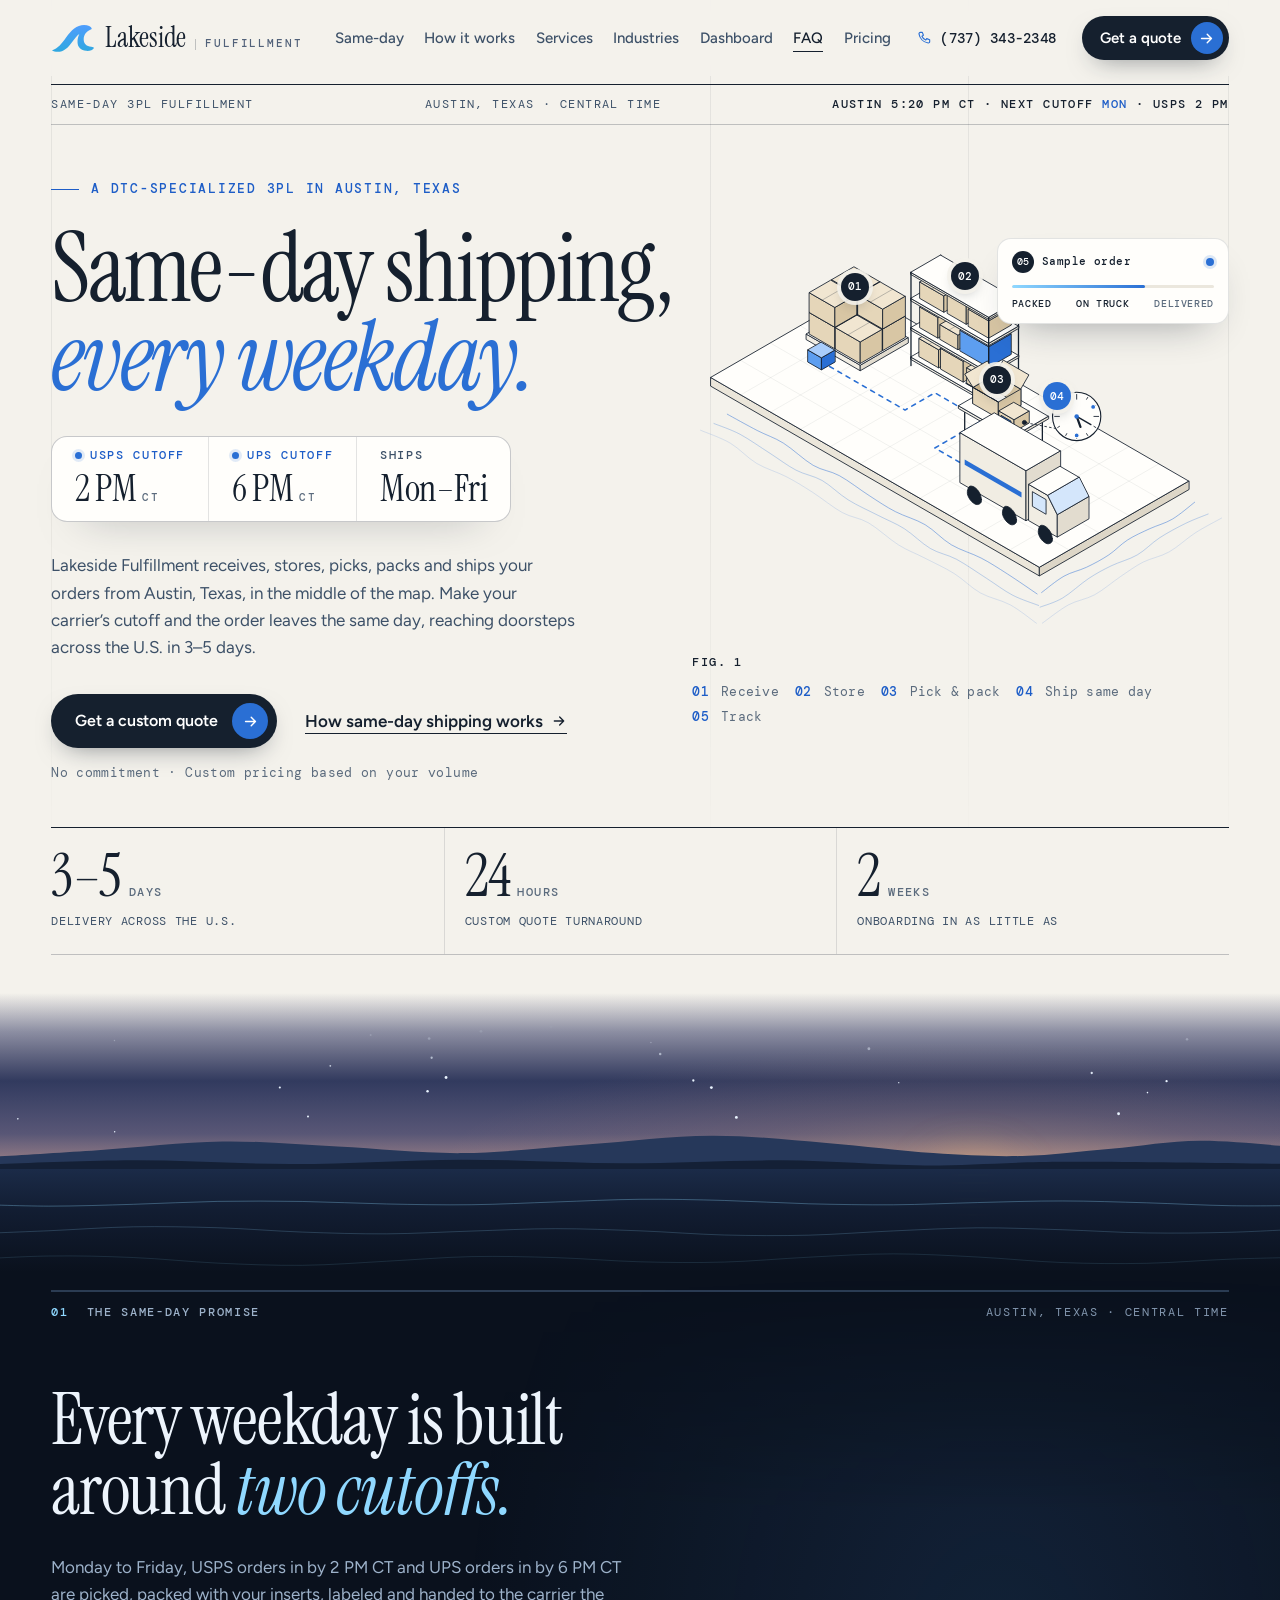
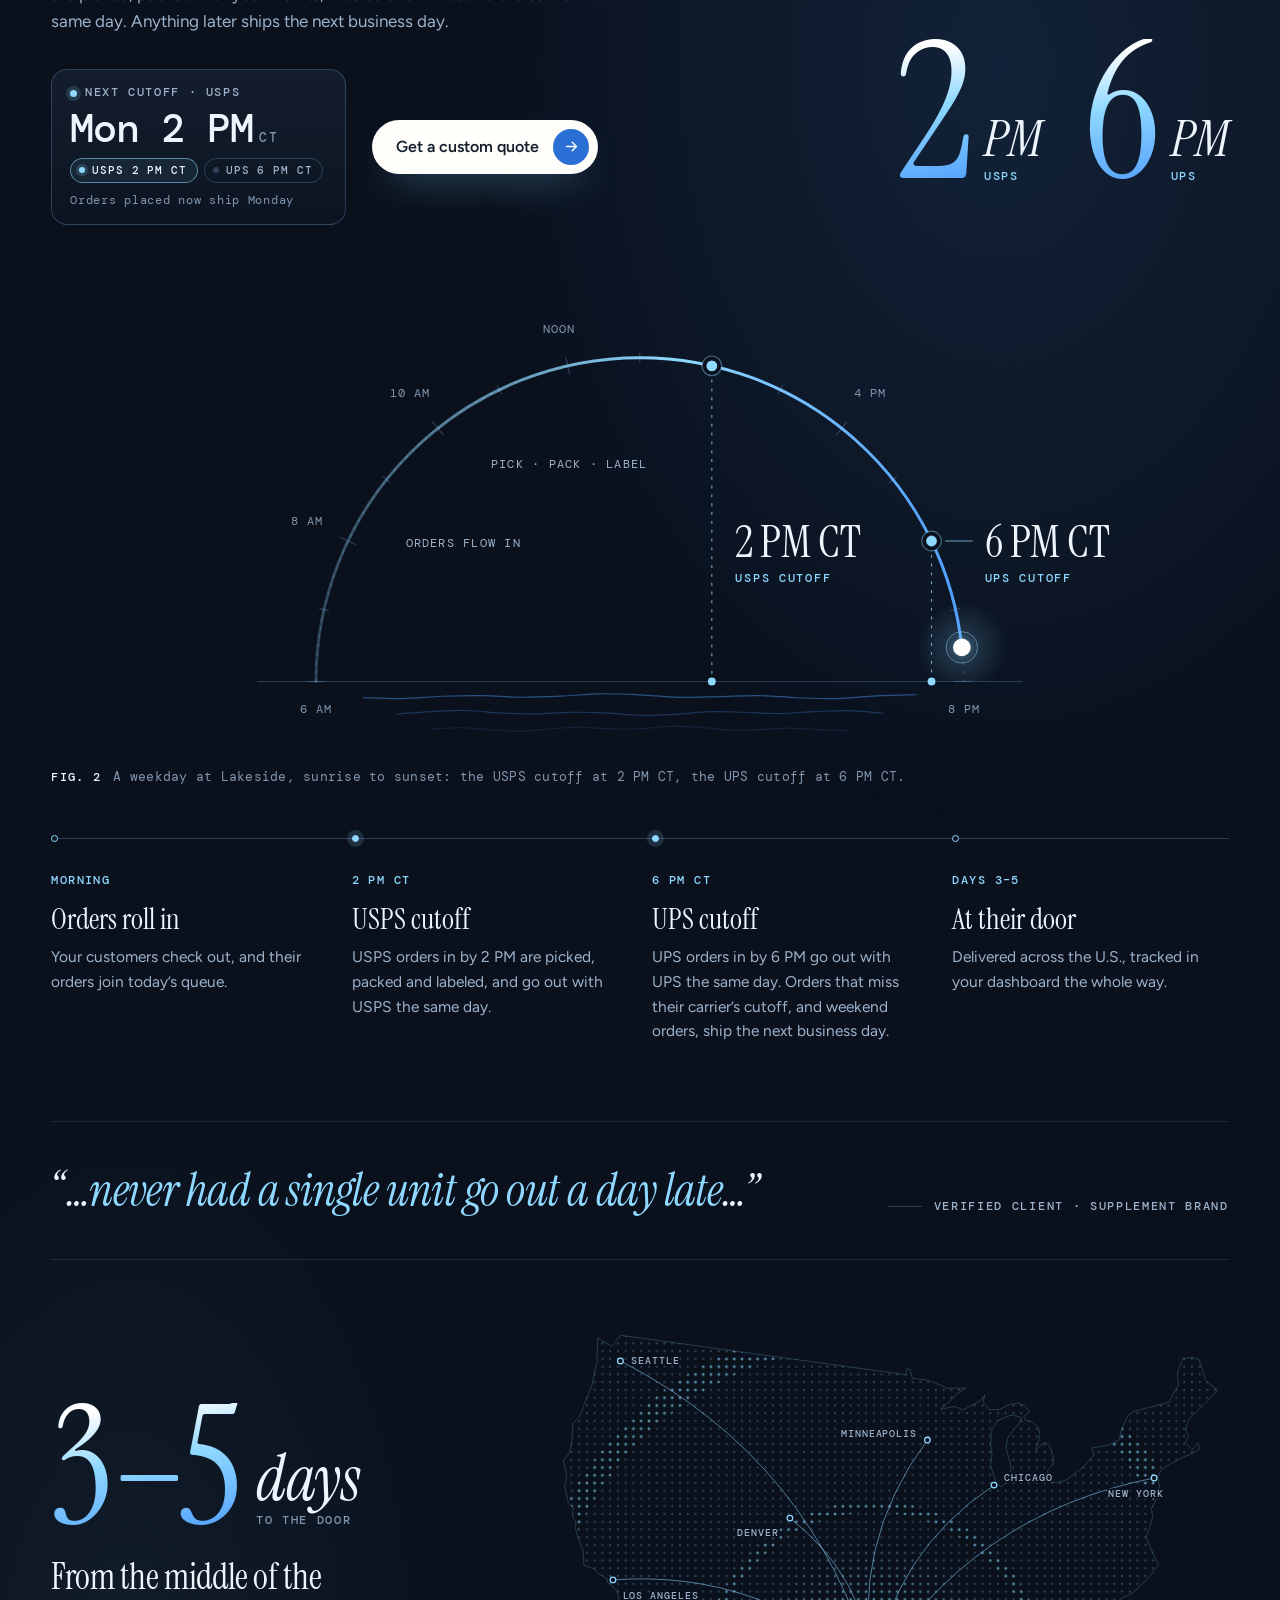
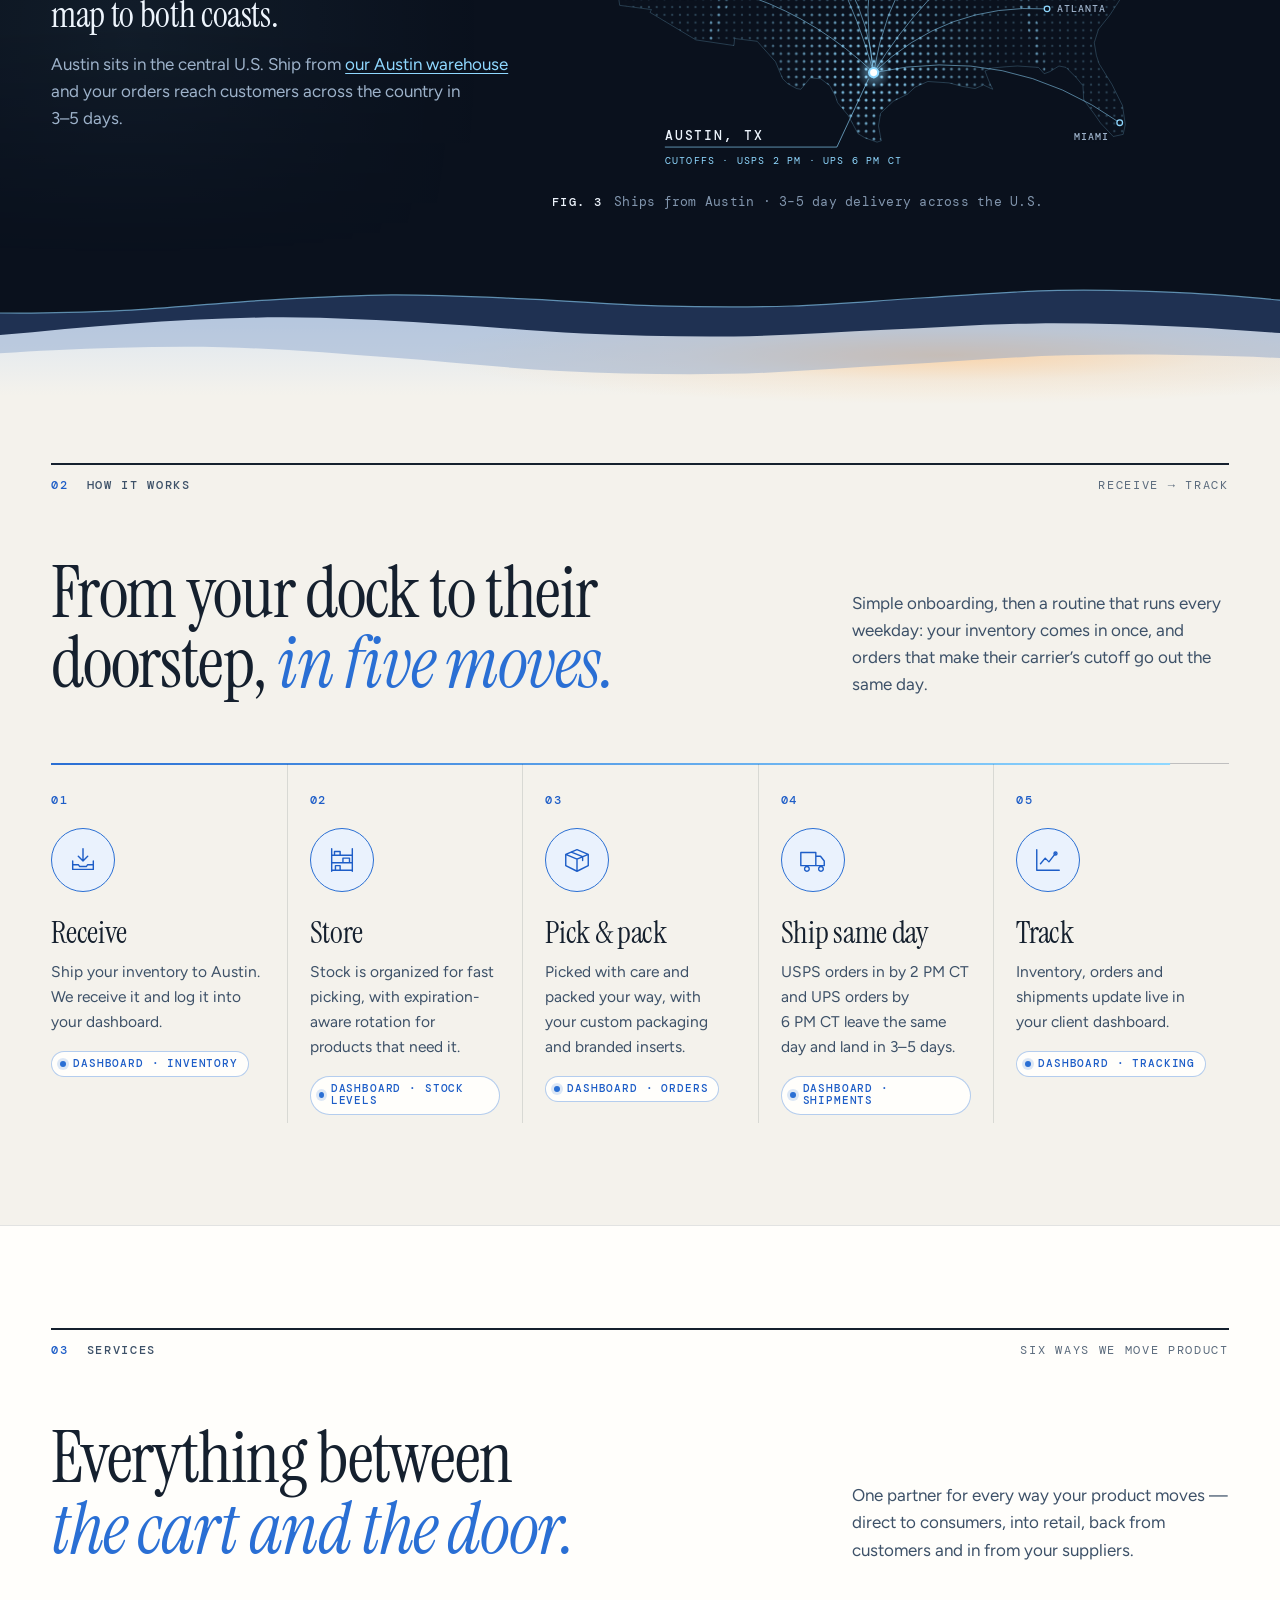
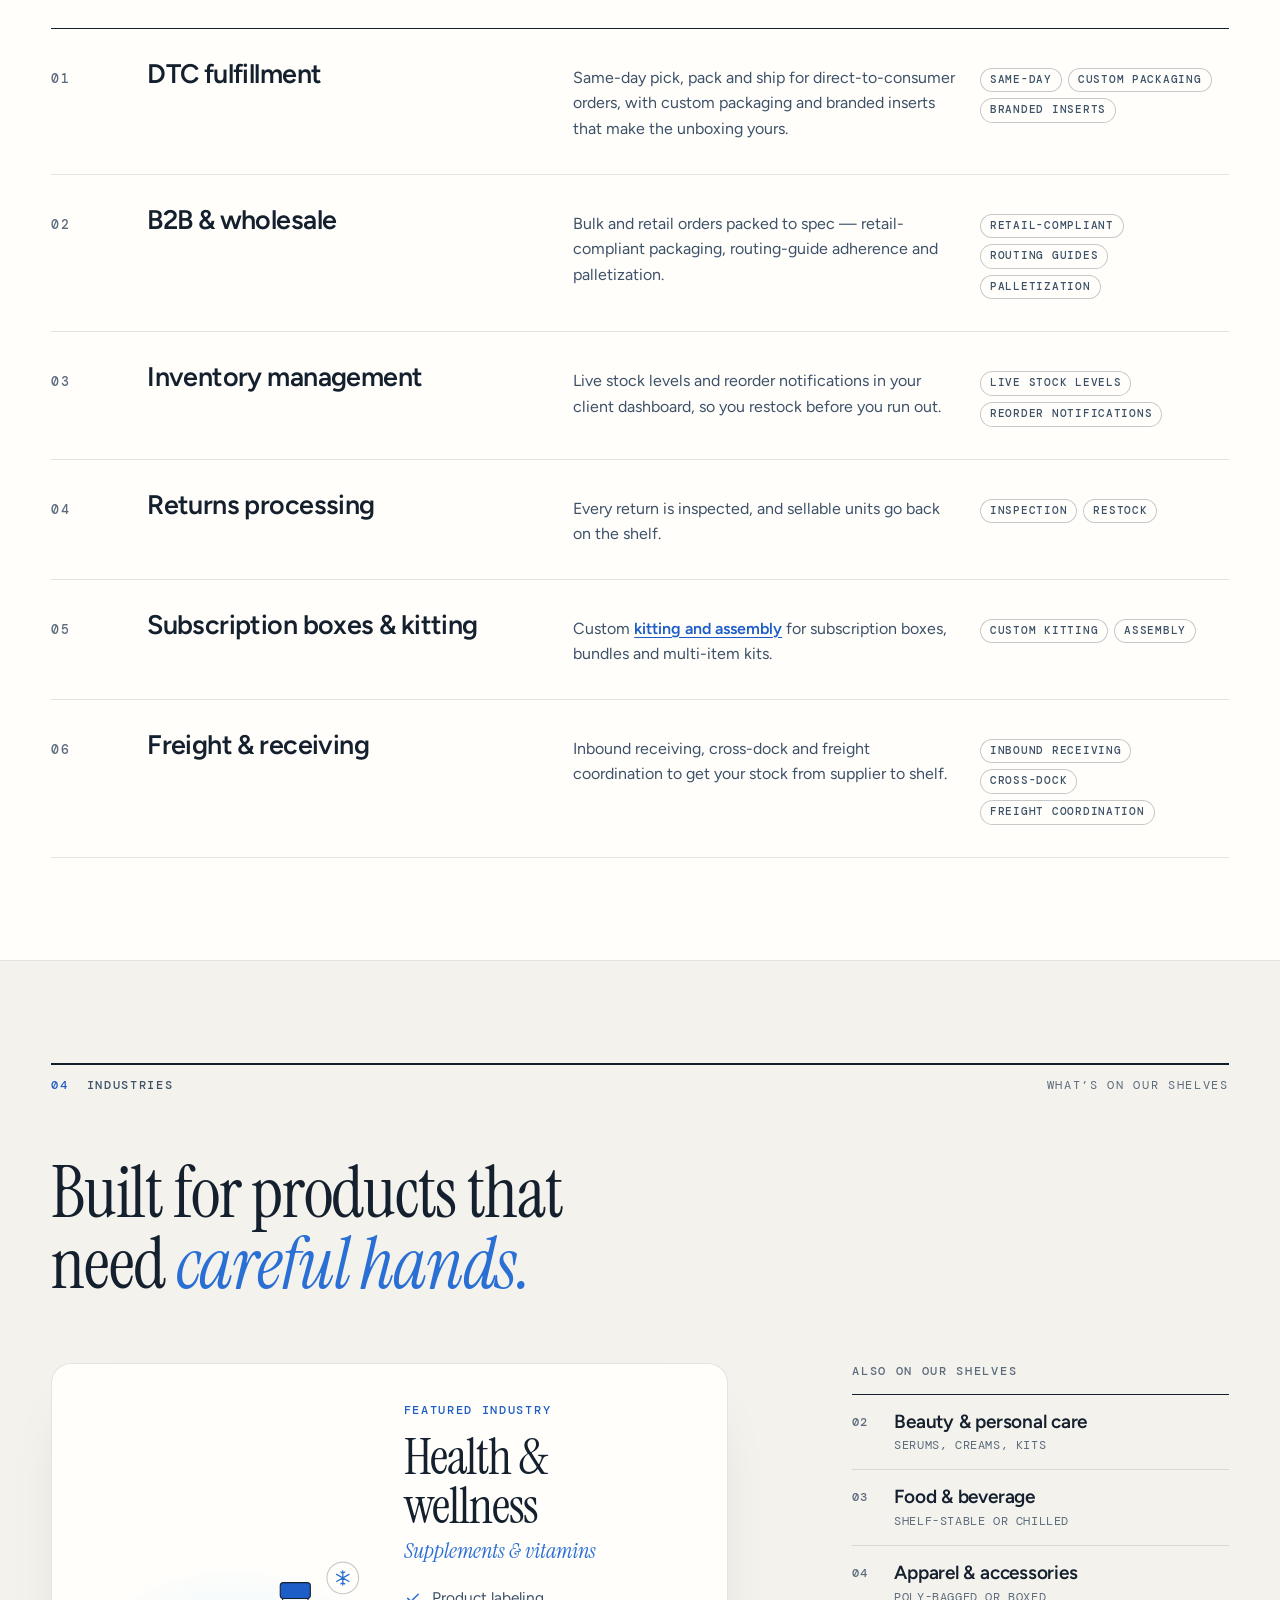
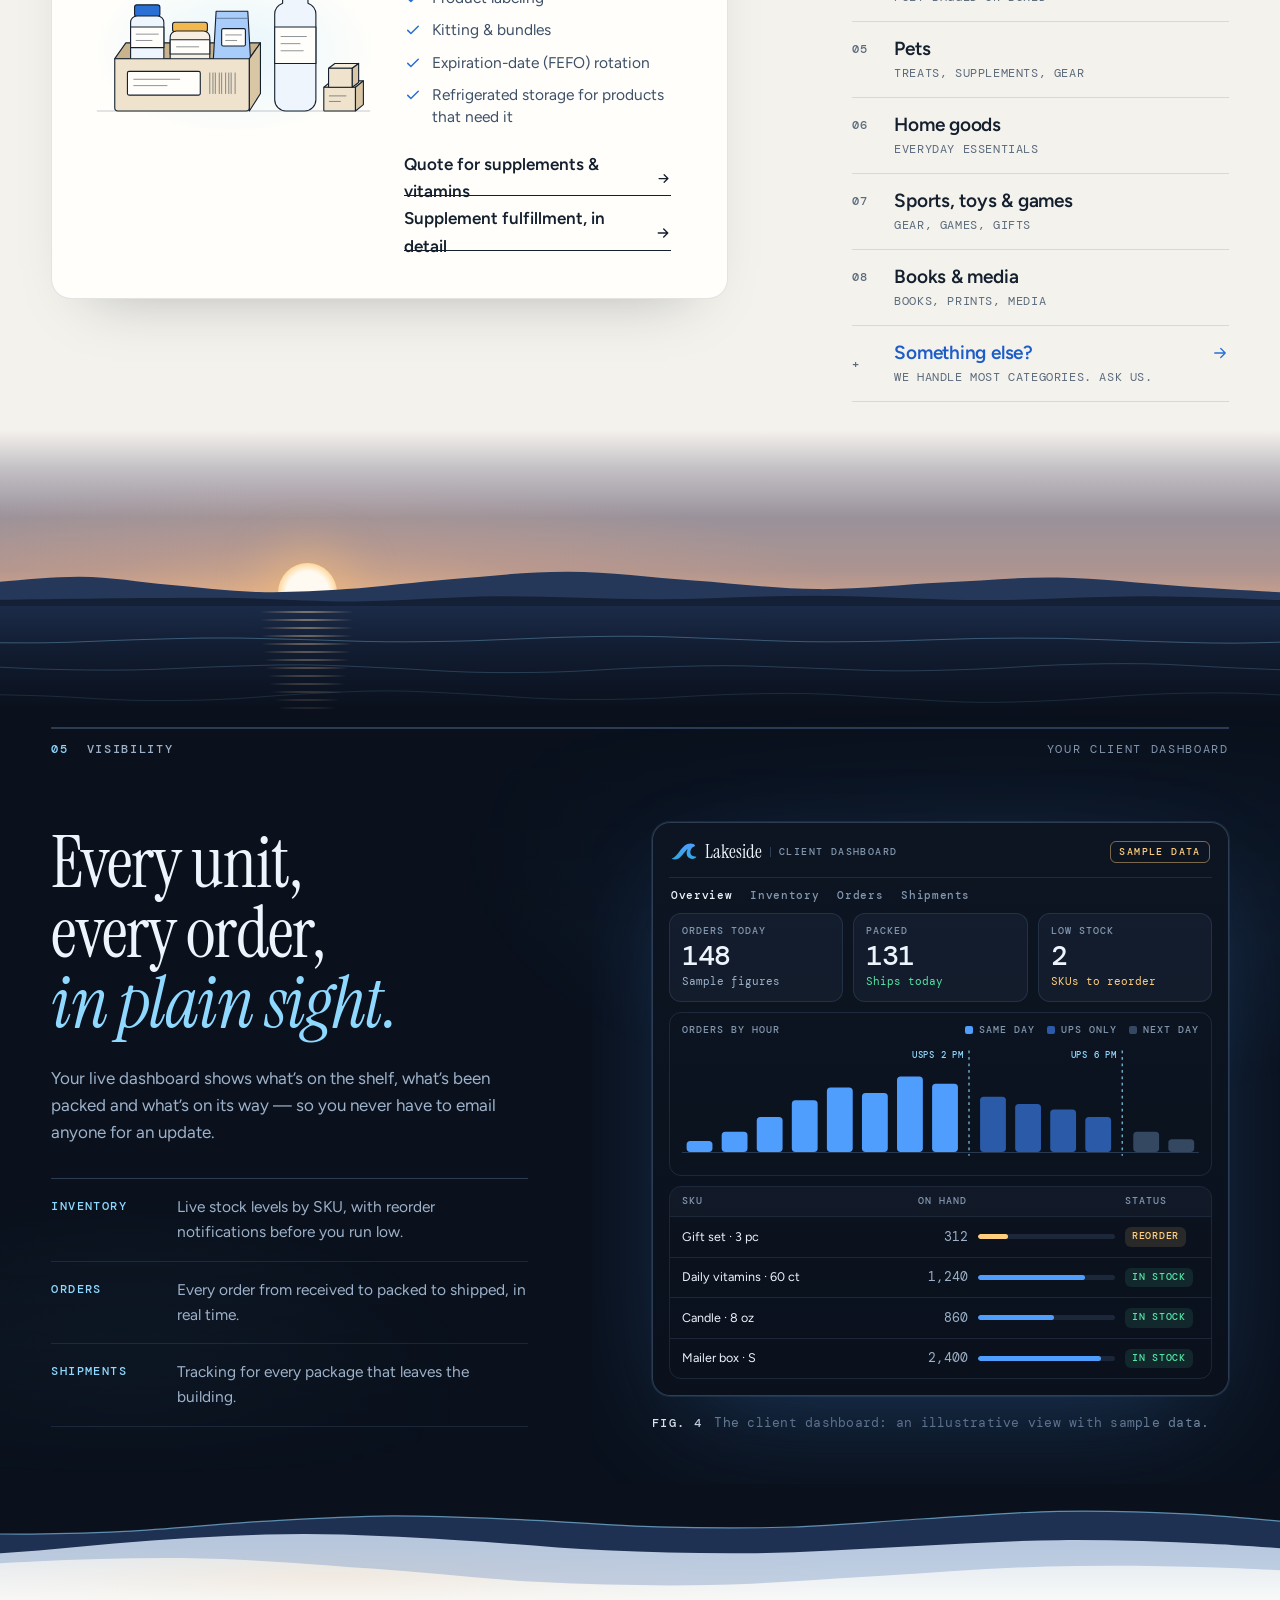
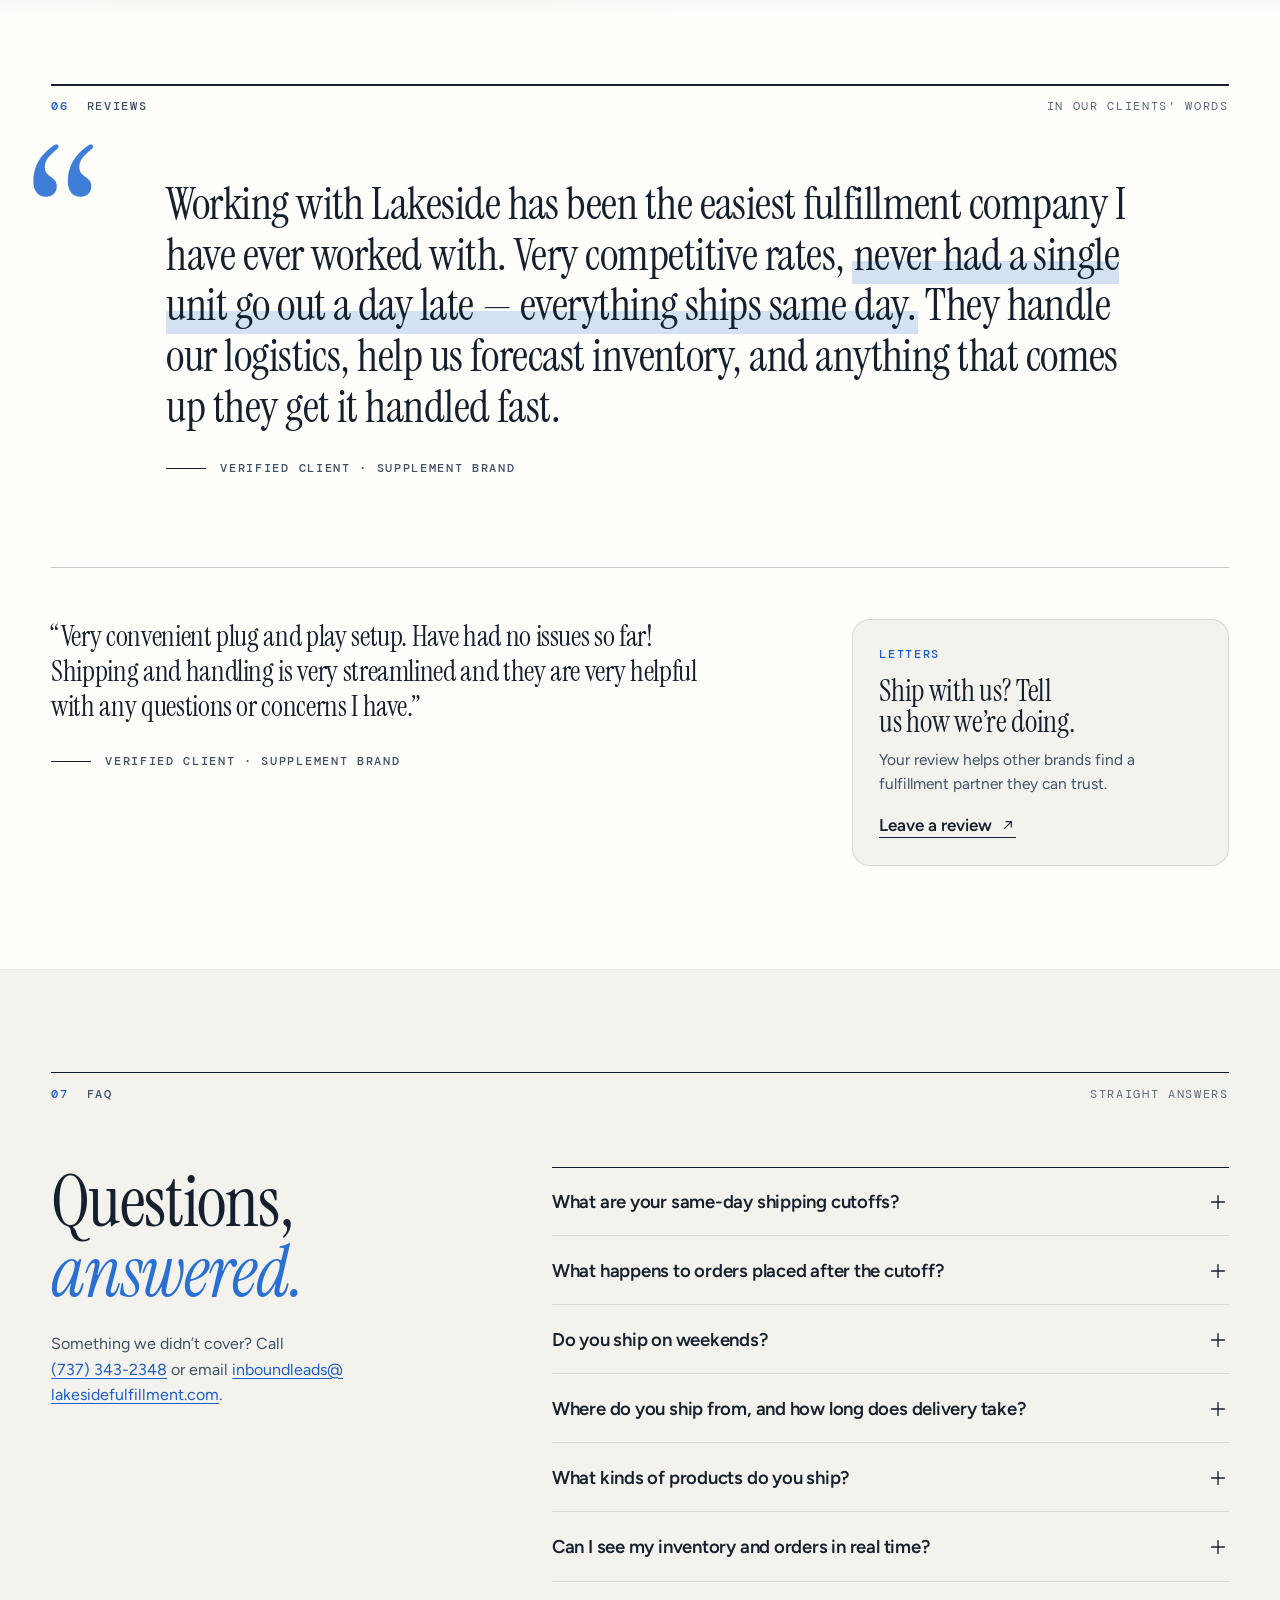
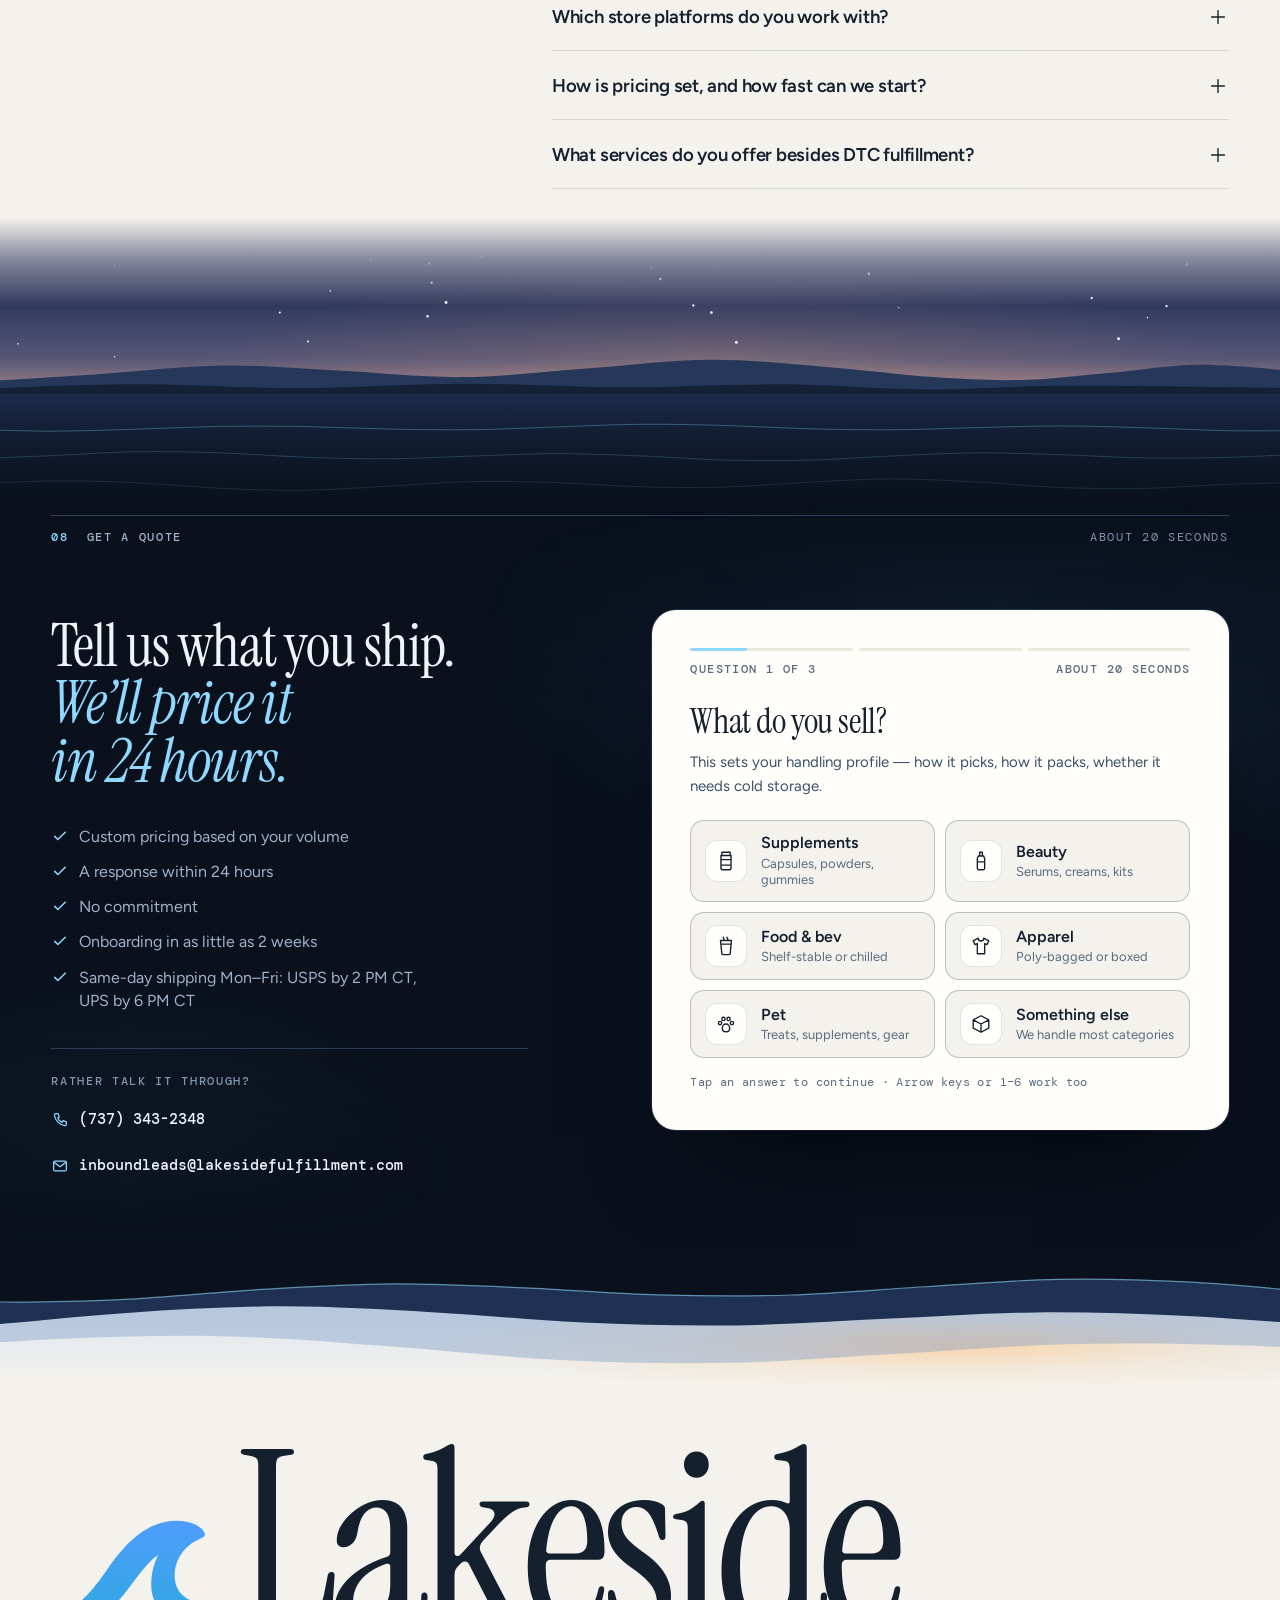
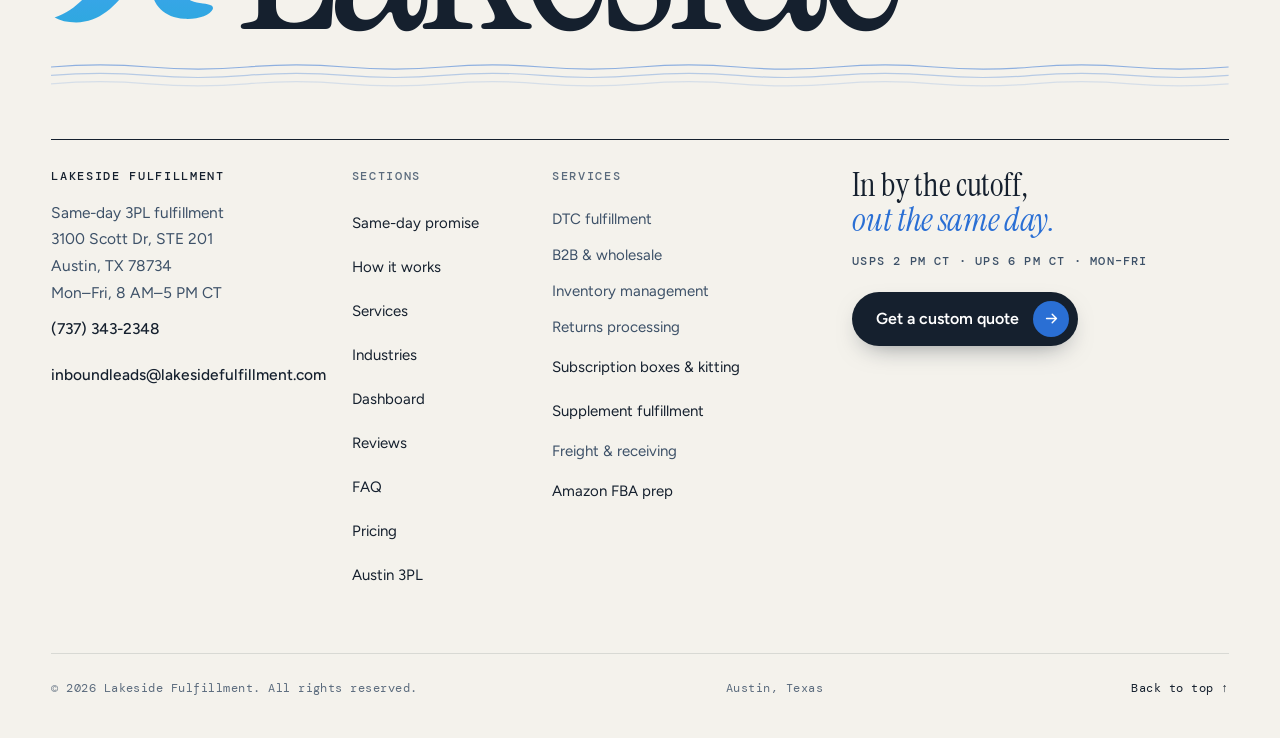
==== commit e0f126ca: "Merge pull request #4 from lakesidefulfillment/handoff-fixes-1117 Nick's 11-17 answers: holiday clos" ====
--- a/index.html
+++ b/index.html
@@ -440,7 +440,7 @@
         <p data-fx="rise">Something we didn’t cover? Call <a href="tel:+17373432348">(737) 343-2348</a> or email <a href="mailto:inboundleads@lakesidefulfillment.com">inboundleads@<wbr>lakesidefulfillment.com</a>.</p>
       </div>
       <div class="qa">
-        <details data-fx="slide"><summary><span>What are your same-day shipping cutoffs?</span><svg class="ic pm" aria-hidden="true"><use href="#i-plus"/></svg></summary><div class="ans"><p>Monday to Friday, USPS orders in by <span data-cutoff="usps">2&nbsp;PM&nbsp;CT</span> and UPS orders in by <span data-cutoff="ups">6&nbsp;PM&nbsp;CT</span> <a href="/same-day-shipping/">ship the same day</a>. Which cutoff applies depends on the carrier your order ships with. Same-day orders are picked, packed, labeled and handed to the carrier from our warehouse in Austin, Texas.</p></div></details>
+        <details data-fx="slide"><summary><span>What are your same-day shipping cutoffs?</span><svg class="ic pm" aria-hidden="true"><use href="#i-plus"/></svg></summary><div class="ans"><p>Monday to Friday, USPS orders in by <span data-cutoff="usps">2&nbsp;PM&nbsp;CT</span> and UPS orders in by <span data-cutoff="ups">6&nbsp;PM&nbsp;CT</span> ship the same day. Which cutoff applies depends on the carrier your order ships with. Same-day orders are picked, packed, labeled and handed to the carrier from our warehouse in Austin, Texas.</p></div></details>
         <details data-fx="slide"><summary><span>What happens to orders placed after the cutoff?</span><svg class="ic pm" aria-hidden="true"><use href="#i-plus"/></svg></summary><div class="ans"><p>It depends on the carrier. On weekdays, USPS orders placed after <span data-cutoff="usps">2&nbsp;PM&nbsp;CT</span> ship the next business day, while UPS orders placed before <span data-cutoff="ups">6&nbsp;PM&nbsp;CT</span> still ship the same day. Any order placed after <span data-cutoff="ups">6&nbsp;PM&nbsp;CT</span>, and any weekend order, ships the next business day.</p></div></details>
         <details data-fx="slide"><summary><span>Do you ship on weekends?</span><svg class="ic pm" aria-hidden="true"><use href="#i-plus"/></svg></summary><div class="ans"><p>No. We ship Monday to Friday. Orders placed on Saturday or Sunday ship the next business day.</p></div></details>
         <details data-fx="slide"><summary><span>Where do you ship from, and how long does delivery take?</span><svg class="ic pm" aria-hidden="true"><use href="#i-plus"/></svg></summary><div class="ans"><p>We ship from <a href="/austin-3pl/">our warehouse in Austin, Texas</a>, a central U.S. location. Delivery takes <span class="nowrap">3–5 days</span> across the U.S., so both coasts are within reach.</p></div></details>
@@ -579,10 +579,6 @@
         <a class="btn btn-ink" href="/quote/">Get a custom quote<span class="chip" aria-hidden="true"><svg class="ic"><use href="#i-arrow"/></svg></span></a>
       </div>
     </div>
-    <nav class="f-guides" aria-label="Guides">
-      <h2 class="f-h">Guides</h2>
-      <ul><li><a href="/same-day-shipping/">Same-day shipping</a></li><li><a href="/3pl-cost/">How much a 3PL costs</a></li><li><a href="/small-business-3pl/">3PL for small brands</a></li><li><a href="/small-vs-large-3pl/">Small vs. large 3PL</a></li></ul>
-    </nav>
     <div class="foot-bot">
       <p>© 2026 Lakeside Fulfillment. All rights reserved.</p>
       <p>Austin, Texas</p>
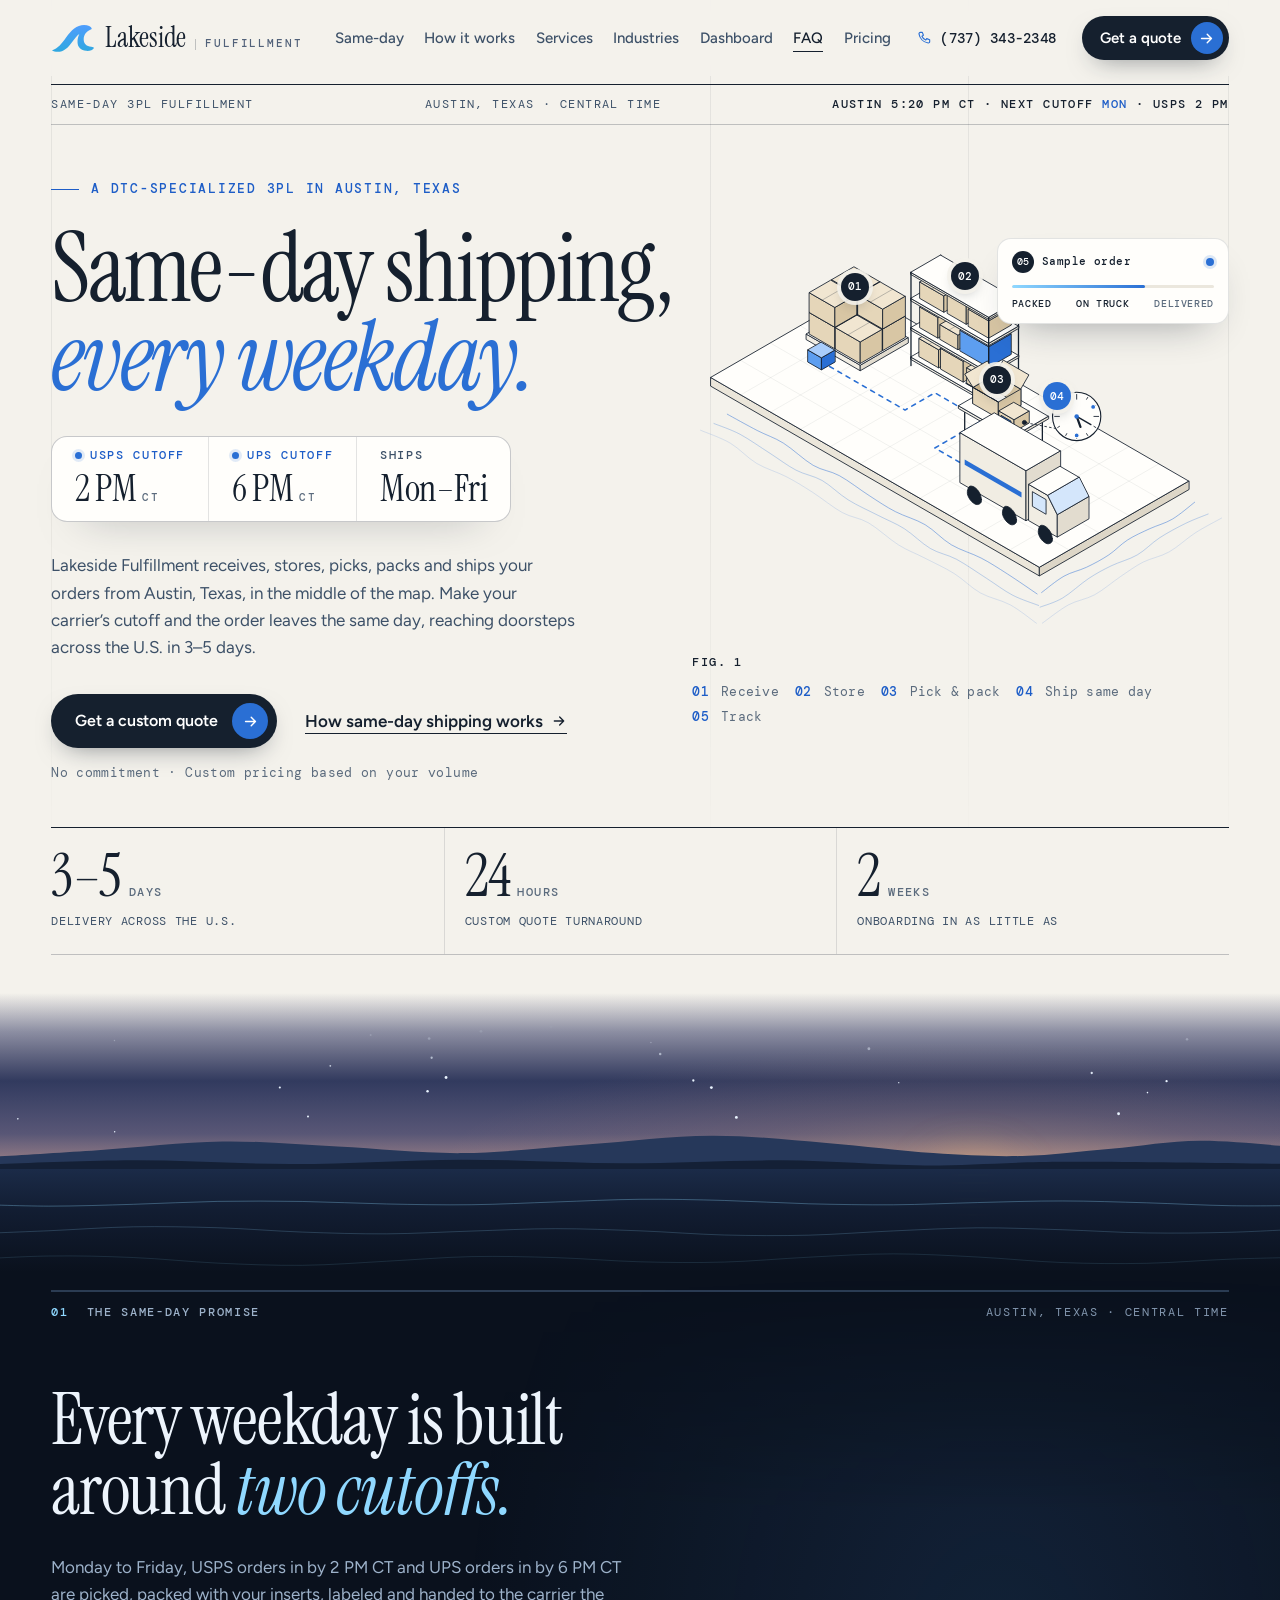
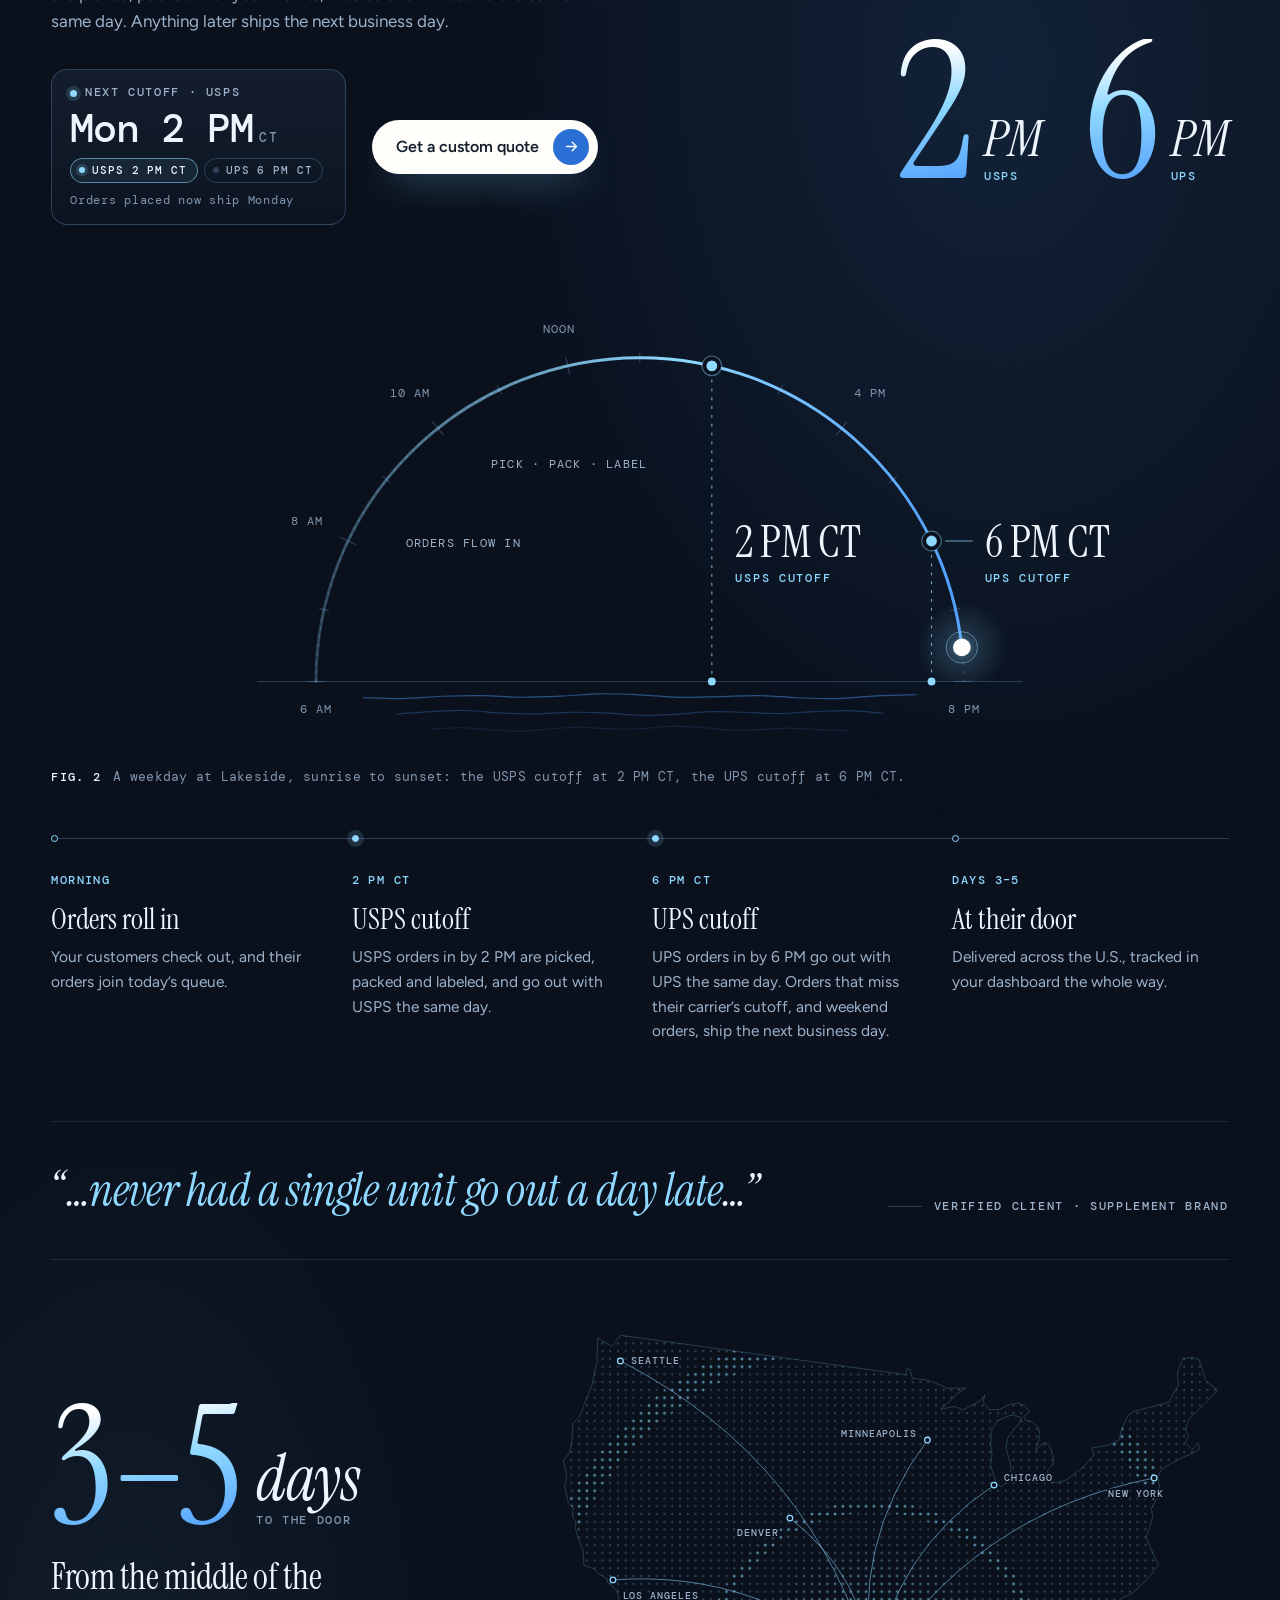
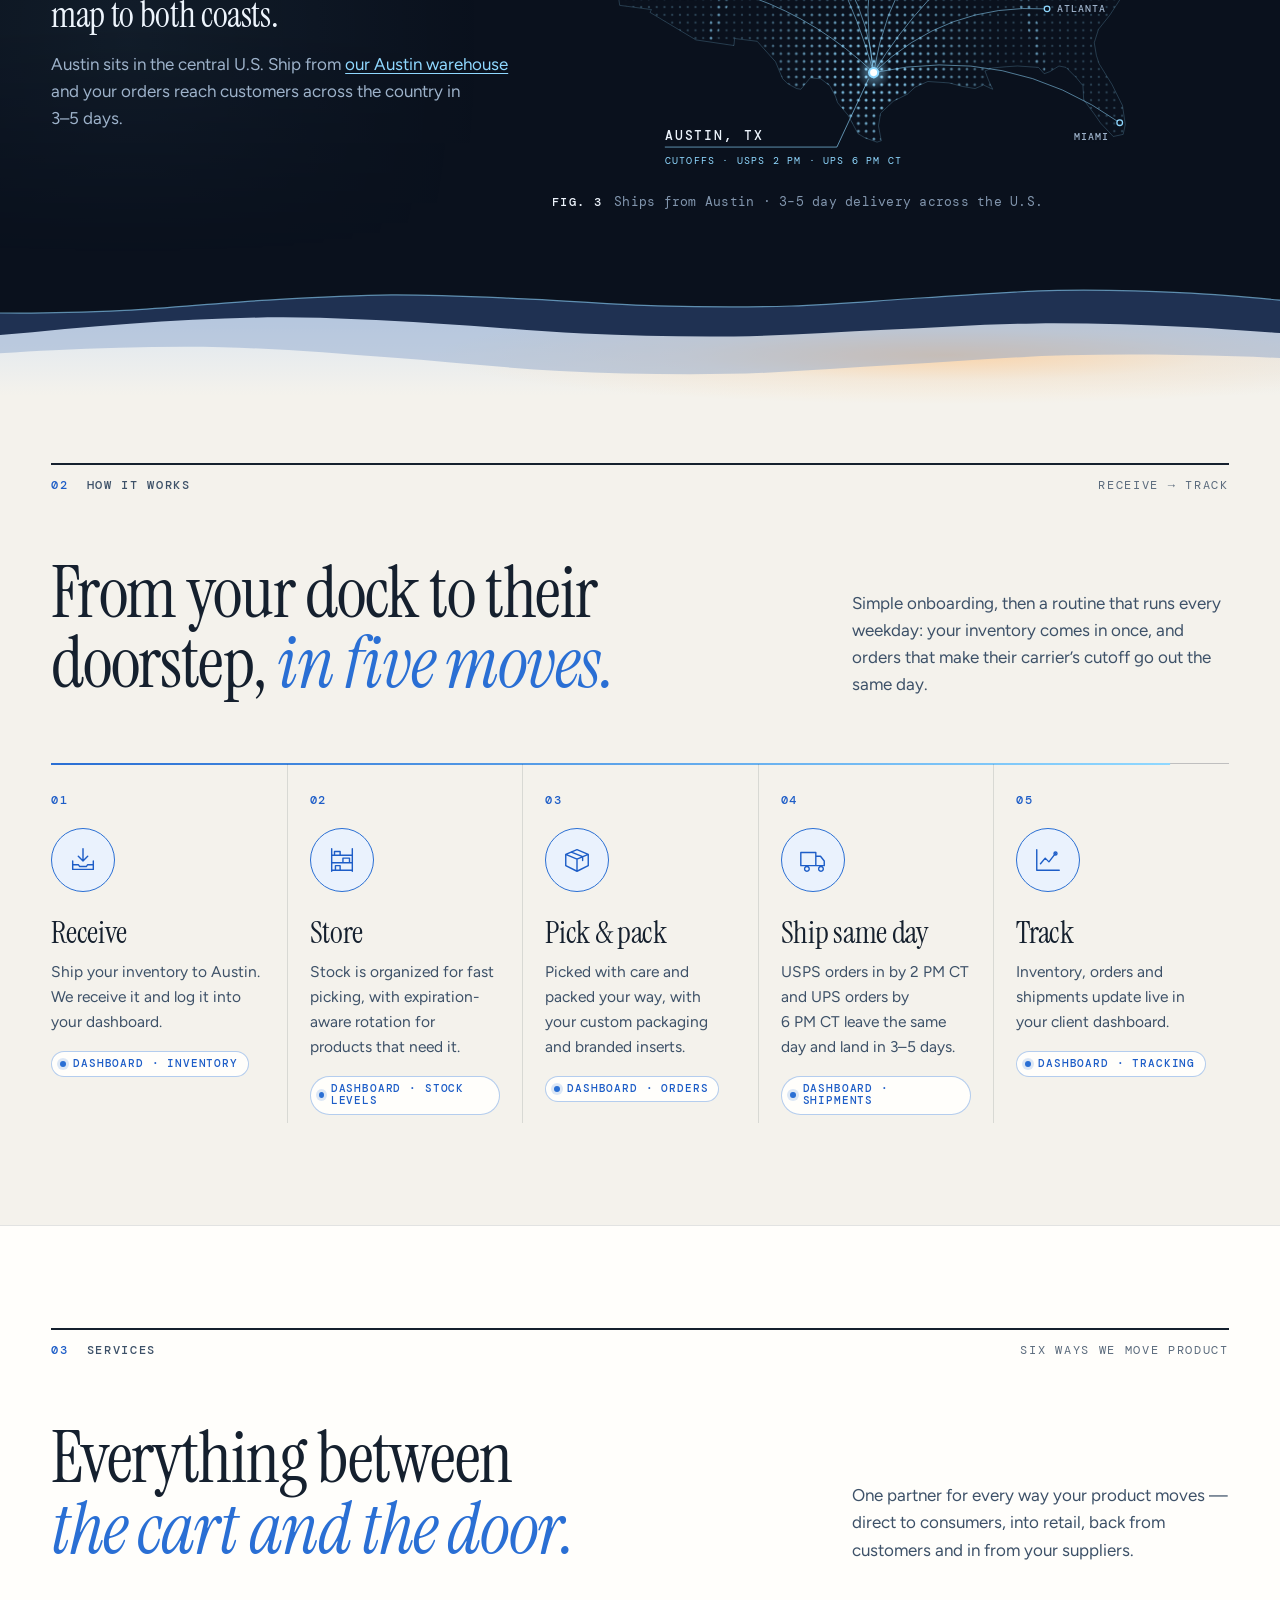
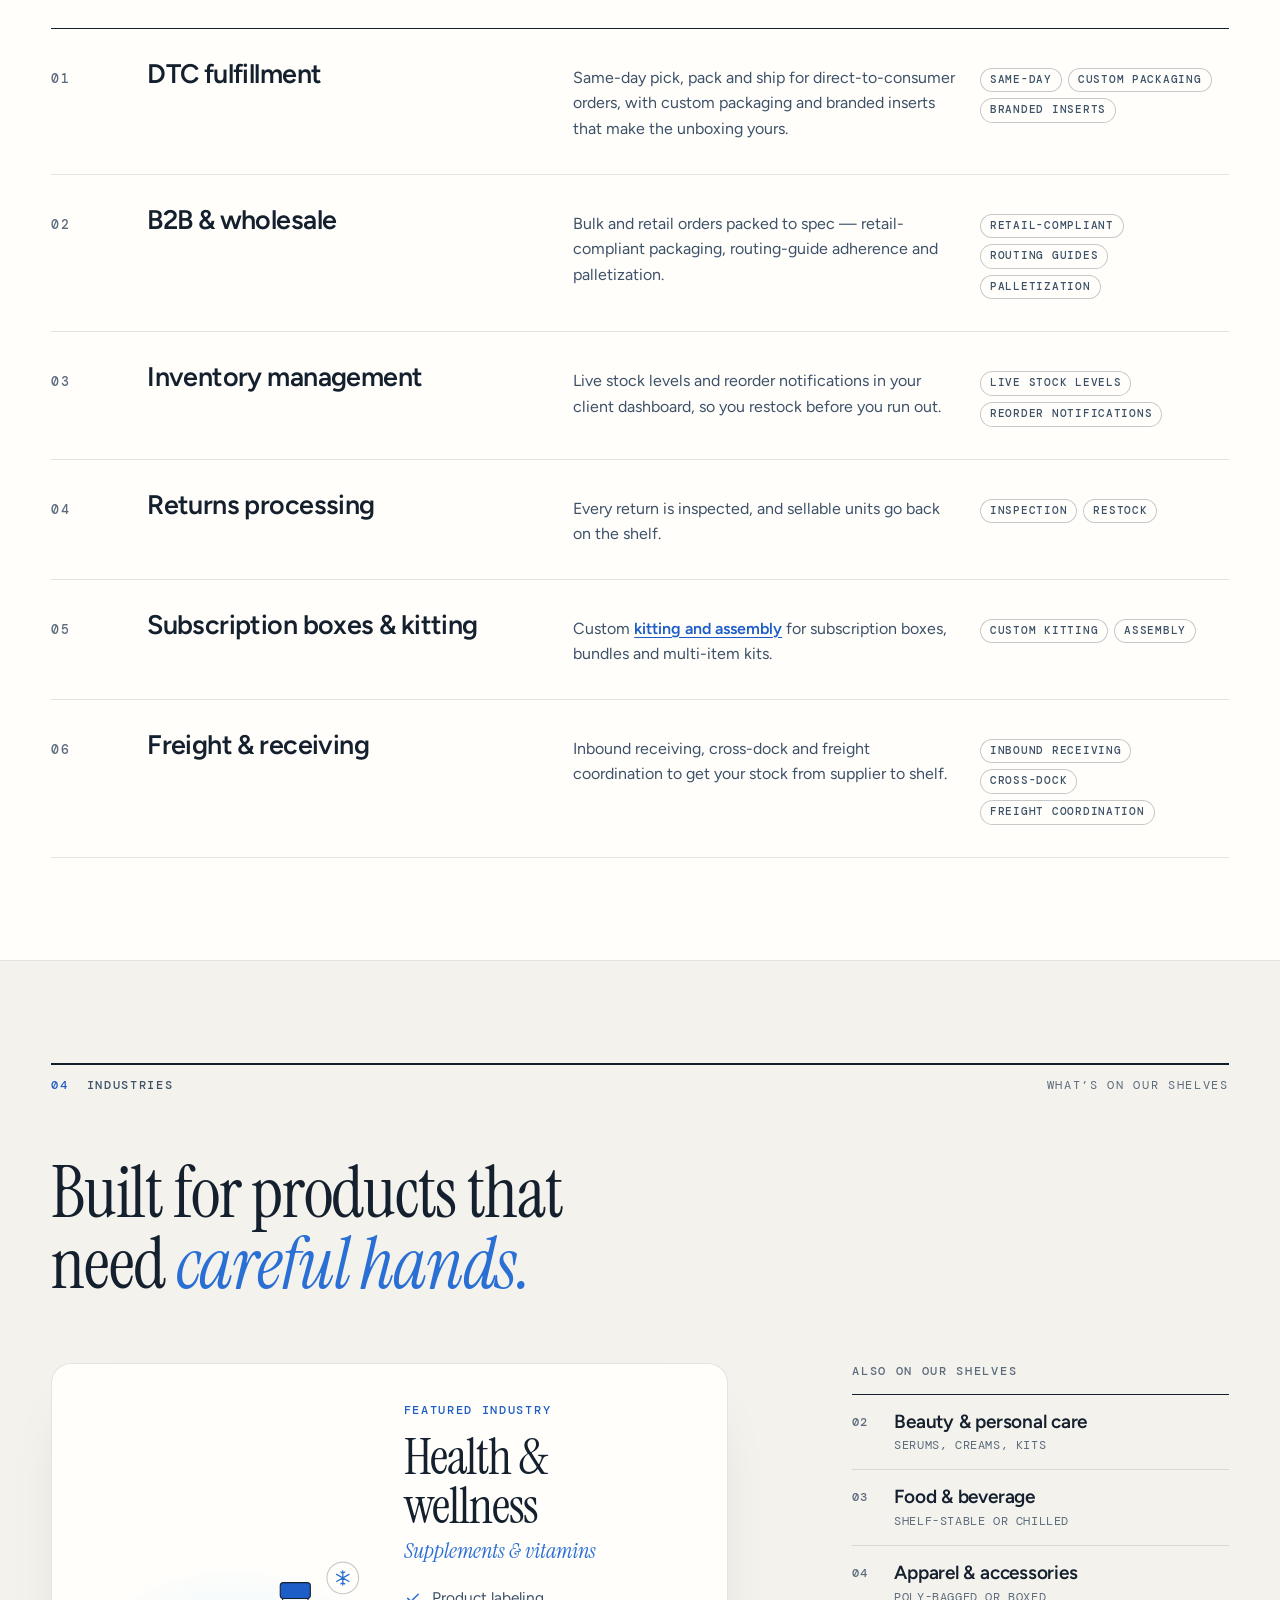
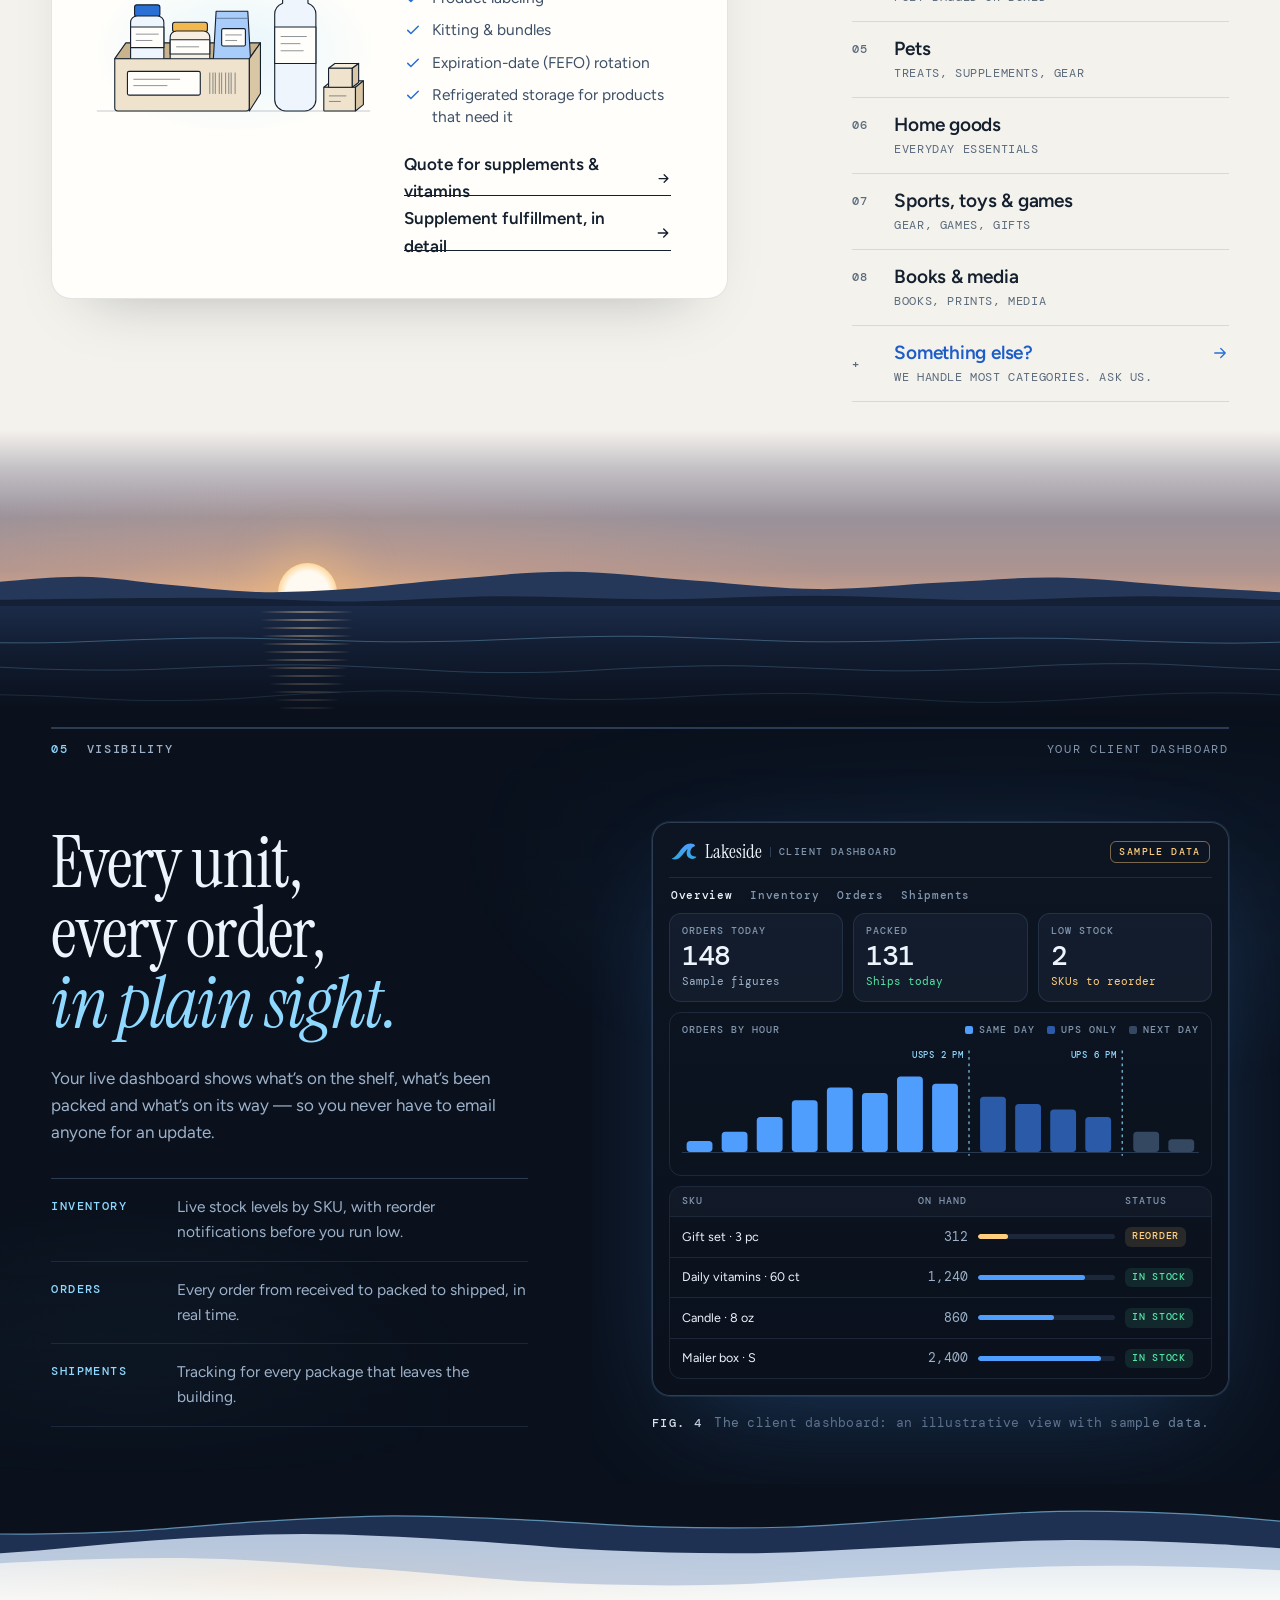
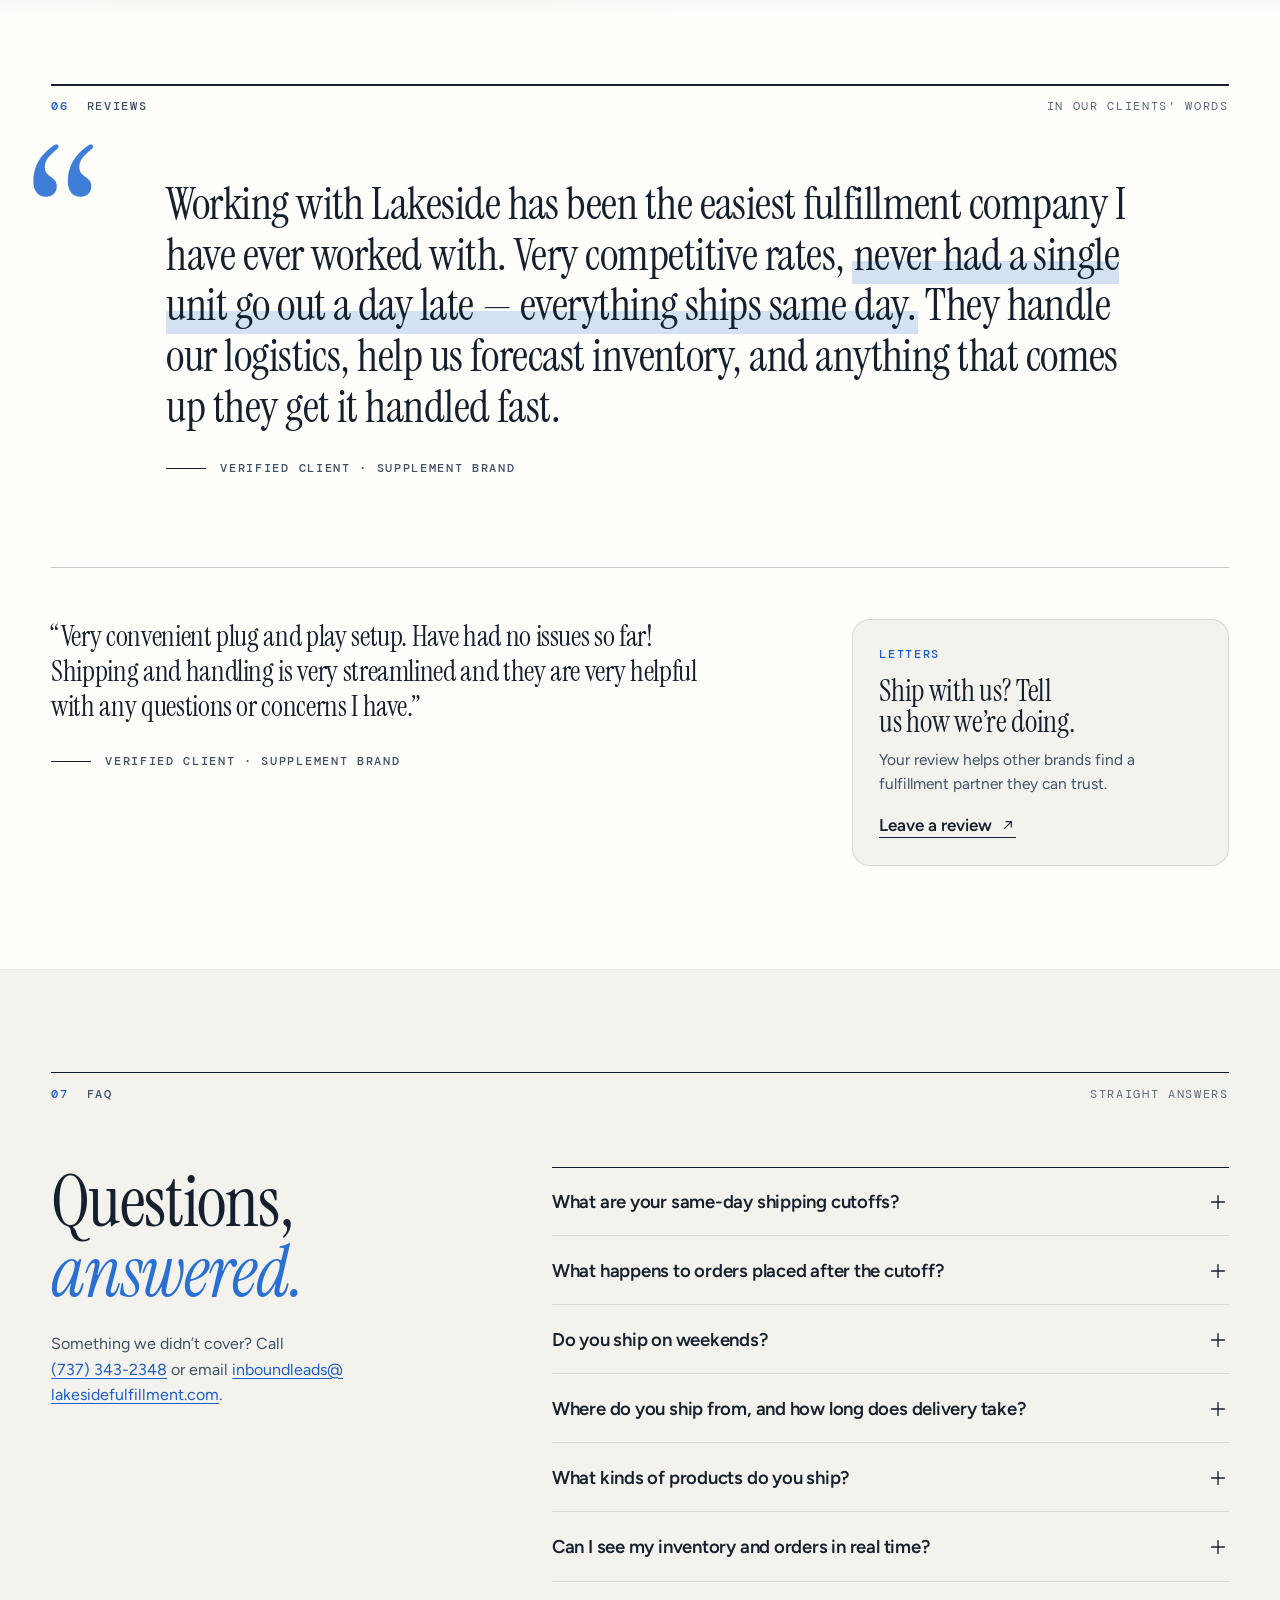
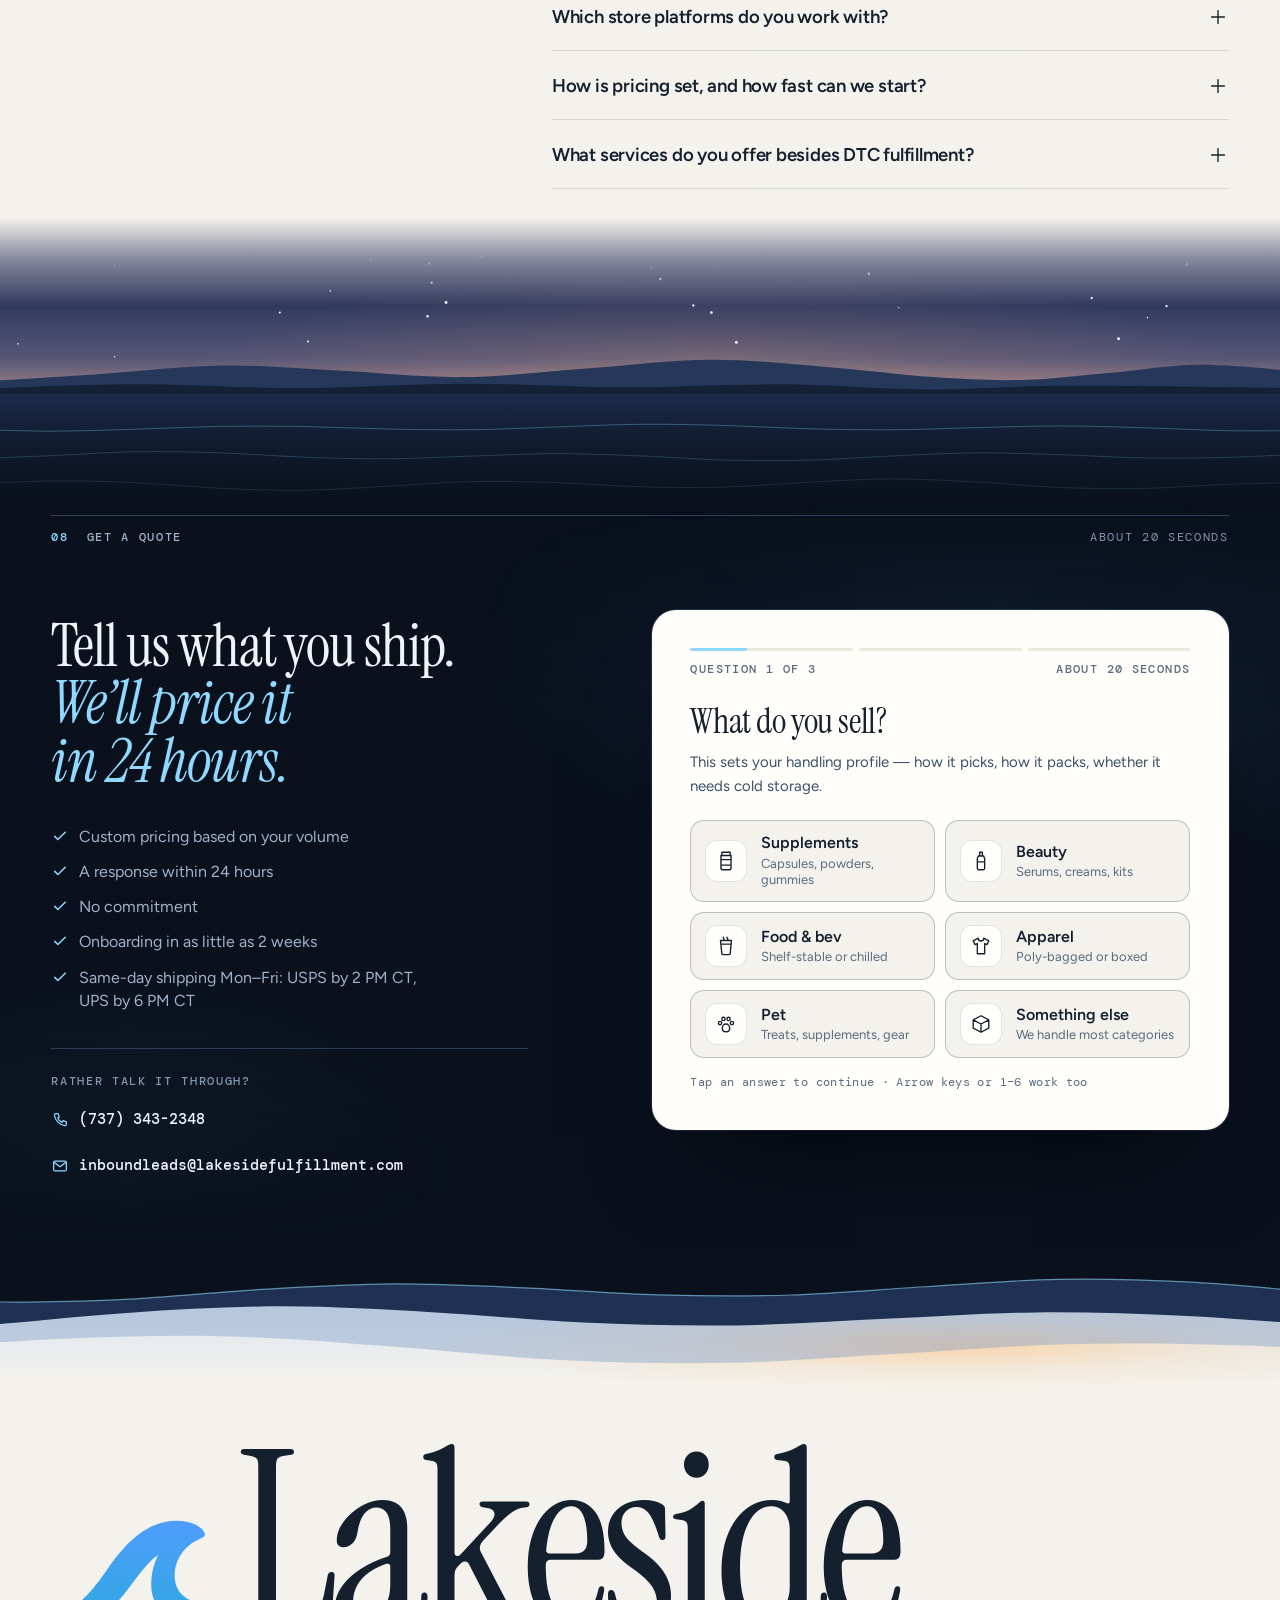
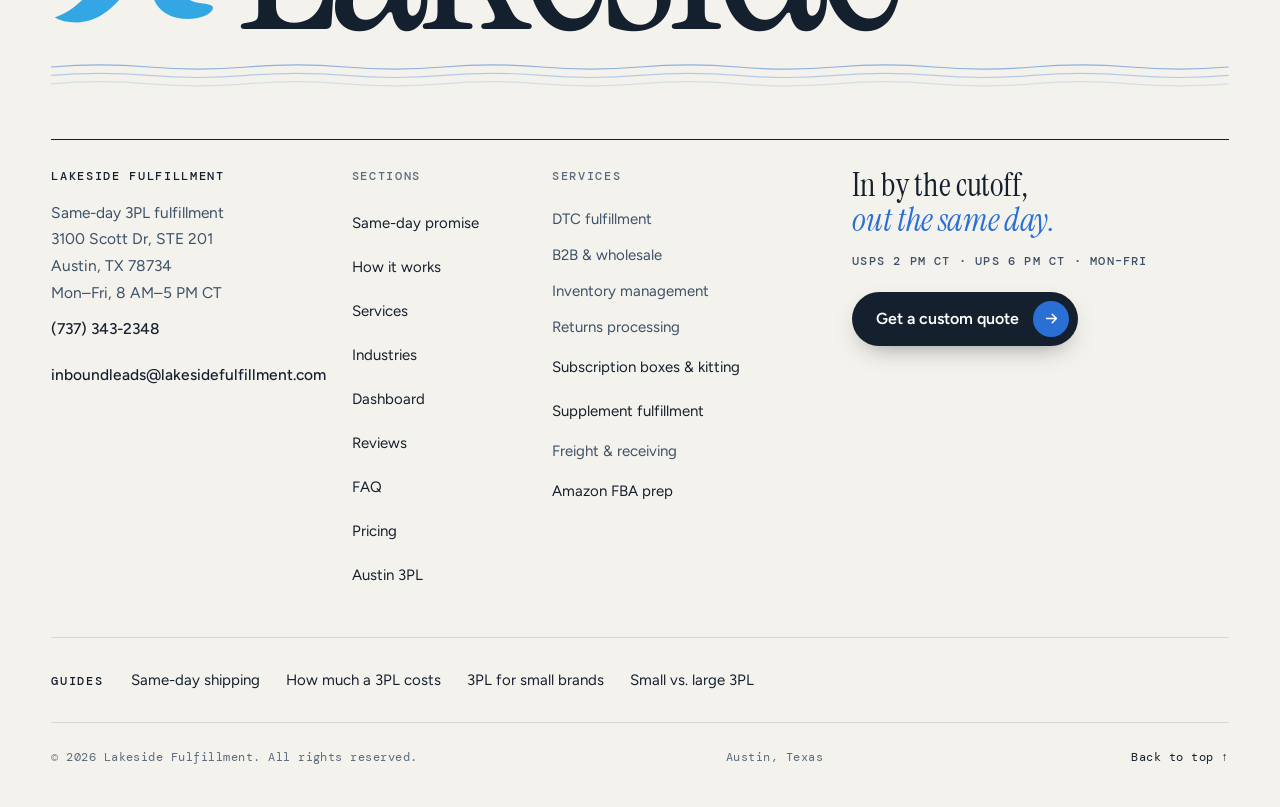
==== commit 1c2198ce: "Merge pull request #5 from lakesidefulfillment/aeo-pages-1 Four answer pages for AI search" ====
--- a/index.html
+++ b/index.html
@@ -440,7 +440,7 @@
         <p data-fx="rise">Something we didn’t cover? Call <a href="tel:+17373432348">(737) 343-2348</a> or email <a href="mailto:inboundleads@lakesidefulfillment.com">inboundleads@<wbr>lakesidefulfillment.com</a>.</p>
       </div>
       <div class="qa">
-        <details data-fx="slide"><summary><span>What are your same-day shipping cutoffs?</span><svg class="ic pm" aria-hidden="true"><use href="#i-plus"/></svg></summary><div class="ans"><p>Monday to Friday, USPS orders in by <span data-cutoff="usps">2&nbsp;PM&nbsp;CT</span> and UPS orders in by <span data-cutoff="ups">6&nbsp;PM&nbsp;CT</span> ship the same day. Which cutoff applies depends on the carrier your order ships with. Same-day orders are picked, packed, labeled and handed to the carrier from our warehouse in Austin, Texas.</p></div></details>
+        <details data-fx="slide"><summary><span>What are your same-day shipping cutoffs?</span><svg class="ic pm" aria-hidden="true"><use href="#i-plus"/></svg></summary><div class="ans"><p>Monday to Friday, USPS orders in by <span data-cutoff="usps">2&nbsp;PM&nbsp;CT</span> and UPS orders in by <span data-cutoff="ups">6&nbsp;PM&nbsp;CT</span> <a href="/same-day-shipping/">ship the same day</a>. Which cutoff applies depends on the carrier your order ships with. Same-day orders are picked, packed, labeled and handed to the carrier from our warehouse in Austin, Texas.</p></div></details>
         <details data-fx="slide"><summary><span>What happens to orders placed after the cutoff?</span><svg class="ic pm" aria-hidden="true"><use href="#i-plus"/></svg></summary><div class="ans"><p>It depends on the carrier. On weekdays, USPS orders placed after <span data-cutoff="usps">2&nbsp;PM&nbsp;CT</span> ship the next business day, while UPS orders placed before <span data-cutoff="ups">6&nbsp;PM&nbsp;CT</span> still ship the same day. Any order placed after <span data-cutoff="ups">6&nbsp;PM&nbsp;CT</span>, and any weekend order, ships the next business day.</p></div></details>
         <details data-fx="slide"><summary><span>Do you ship on weekends?</span><svg class="ic pm" aria-hidden="true"><use href="#i-plus"/></svg></summary><div class="ans"><p>No. We ship Monday to Friday. Orders placed on Saturday or Sunday ship the next business day.</p></div></details>
         <details data-fx="slide"><summary><span>Where do you ship from, and how long does delivery take?</span><svg class="ic pm" aria-hidden="true"><use href="#i-plus"/></svg></summary><div class="ans"><p>We ship from <a href="/austin-3pl/">our warehouse in Austin, Texas</a>, a central U.S. location. Delivery takes <span class="nowrap">3–5 days</span> across the U.S., so both coasts are within reach.</p></div></details>
@@ -579,6 +579,10 @@
         <a class="btn btn-ink" href="/quote/">Get a custom quote<span class="chip" aria-hidden="true"><svg class="ic"><use href="#i-arrow"/></svg></span></a>
       </div>
     </div>
+    <nav class="f-guides" aria-label="Guides">
+      <h2 class="f-h">Guides</h2>
+      <ul><li><a href="/same-day-shipping/">Same-day shipping</a></li><li><a href="/3pl-cost/">How much a 3PL costs</a></li><li><a href="/small-business-3pl/">3PL for small brands</a></li><li><a href="/small-vs-large-3pl/">Small vs. large 3PL</a></li></ul>
+    </nav>
     <div class="foot-bot">
       <p>© 2026 Lakeside Fulfillment. All rights reserved.</p>
       <p>Austin, Texas</p>
